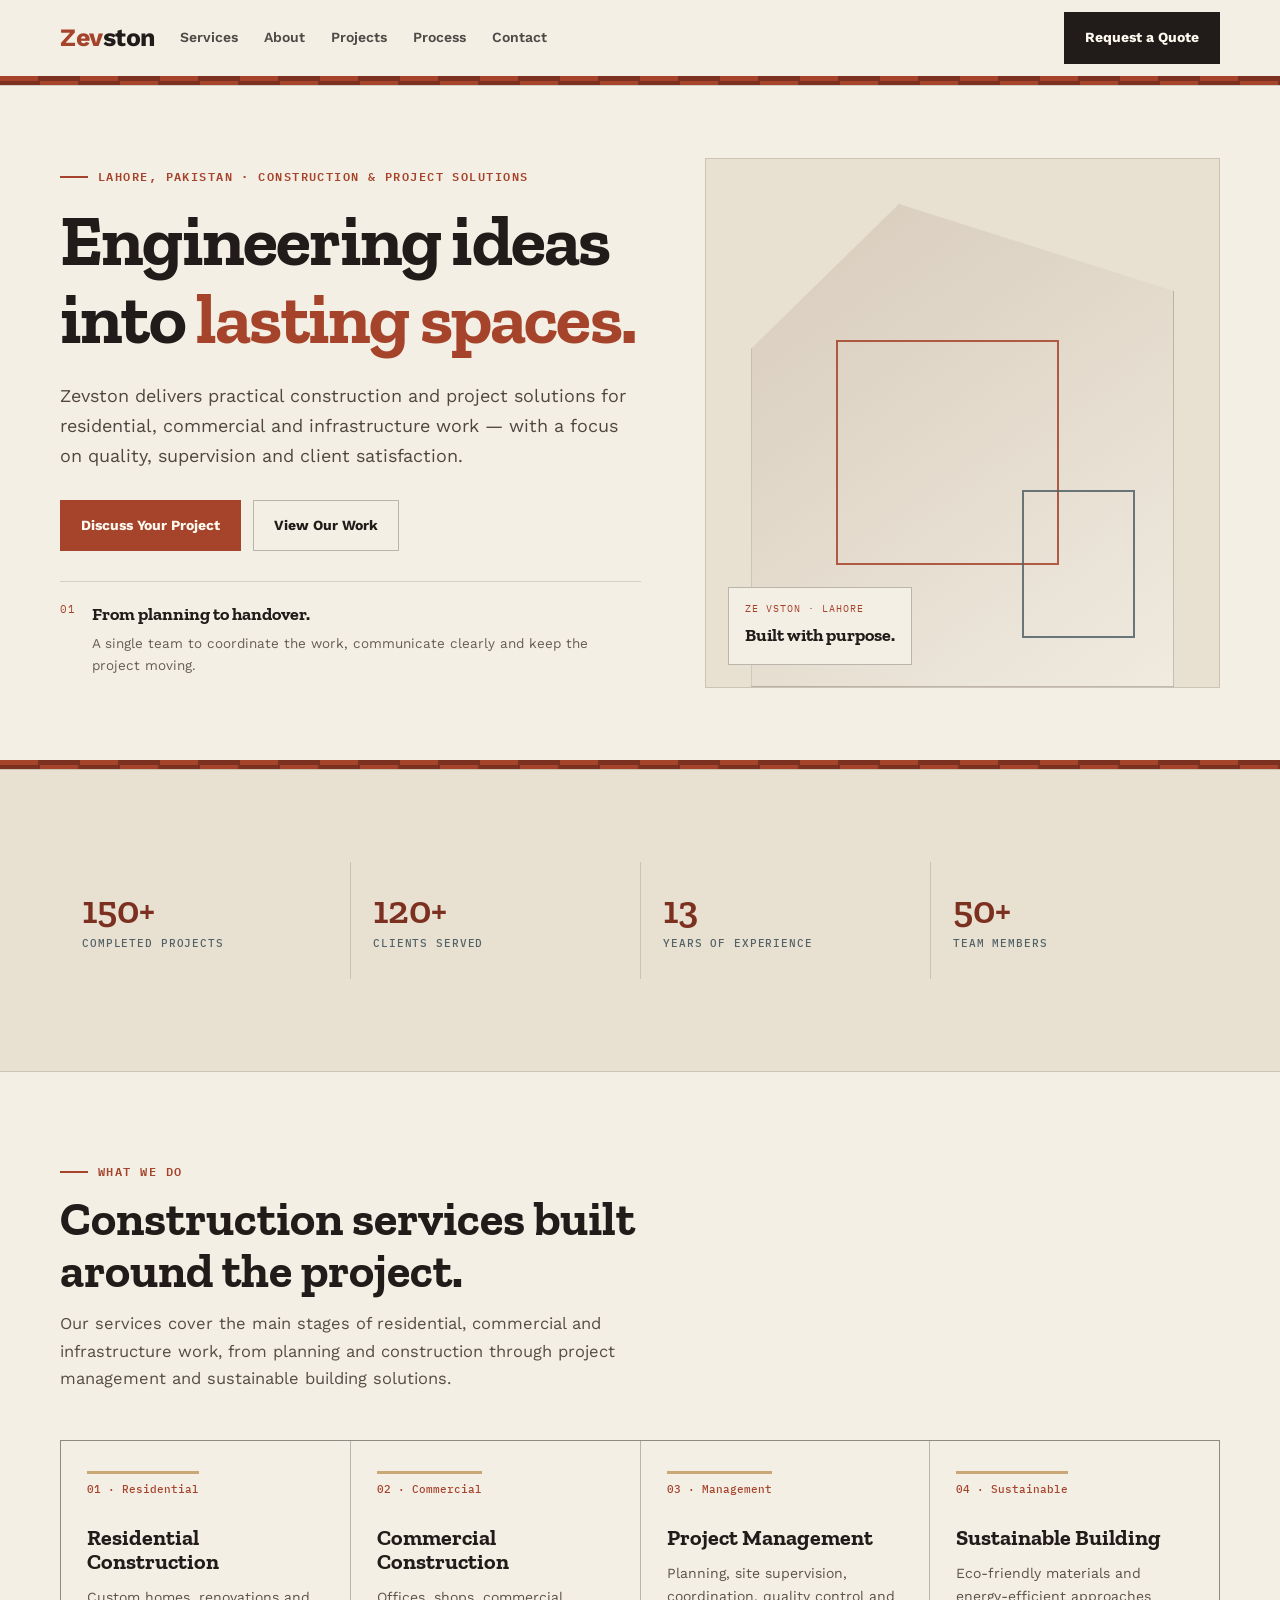
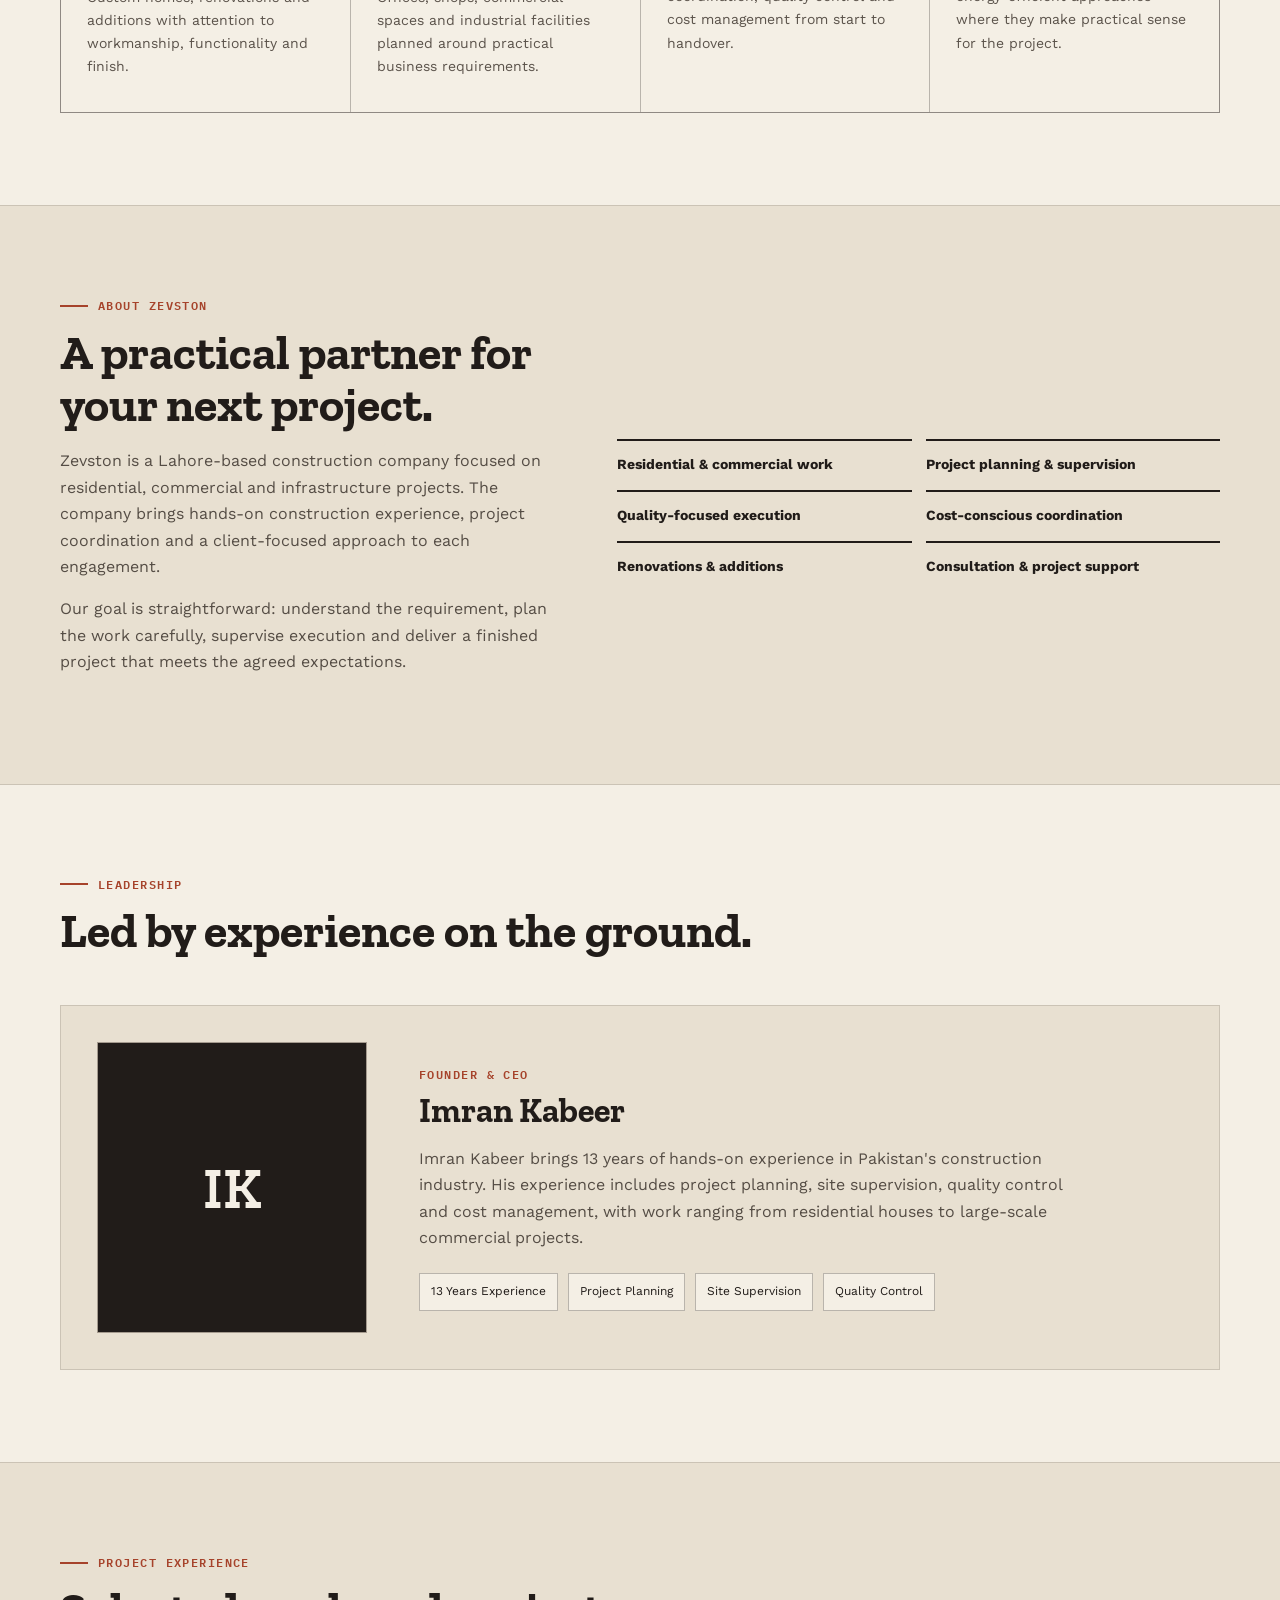
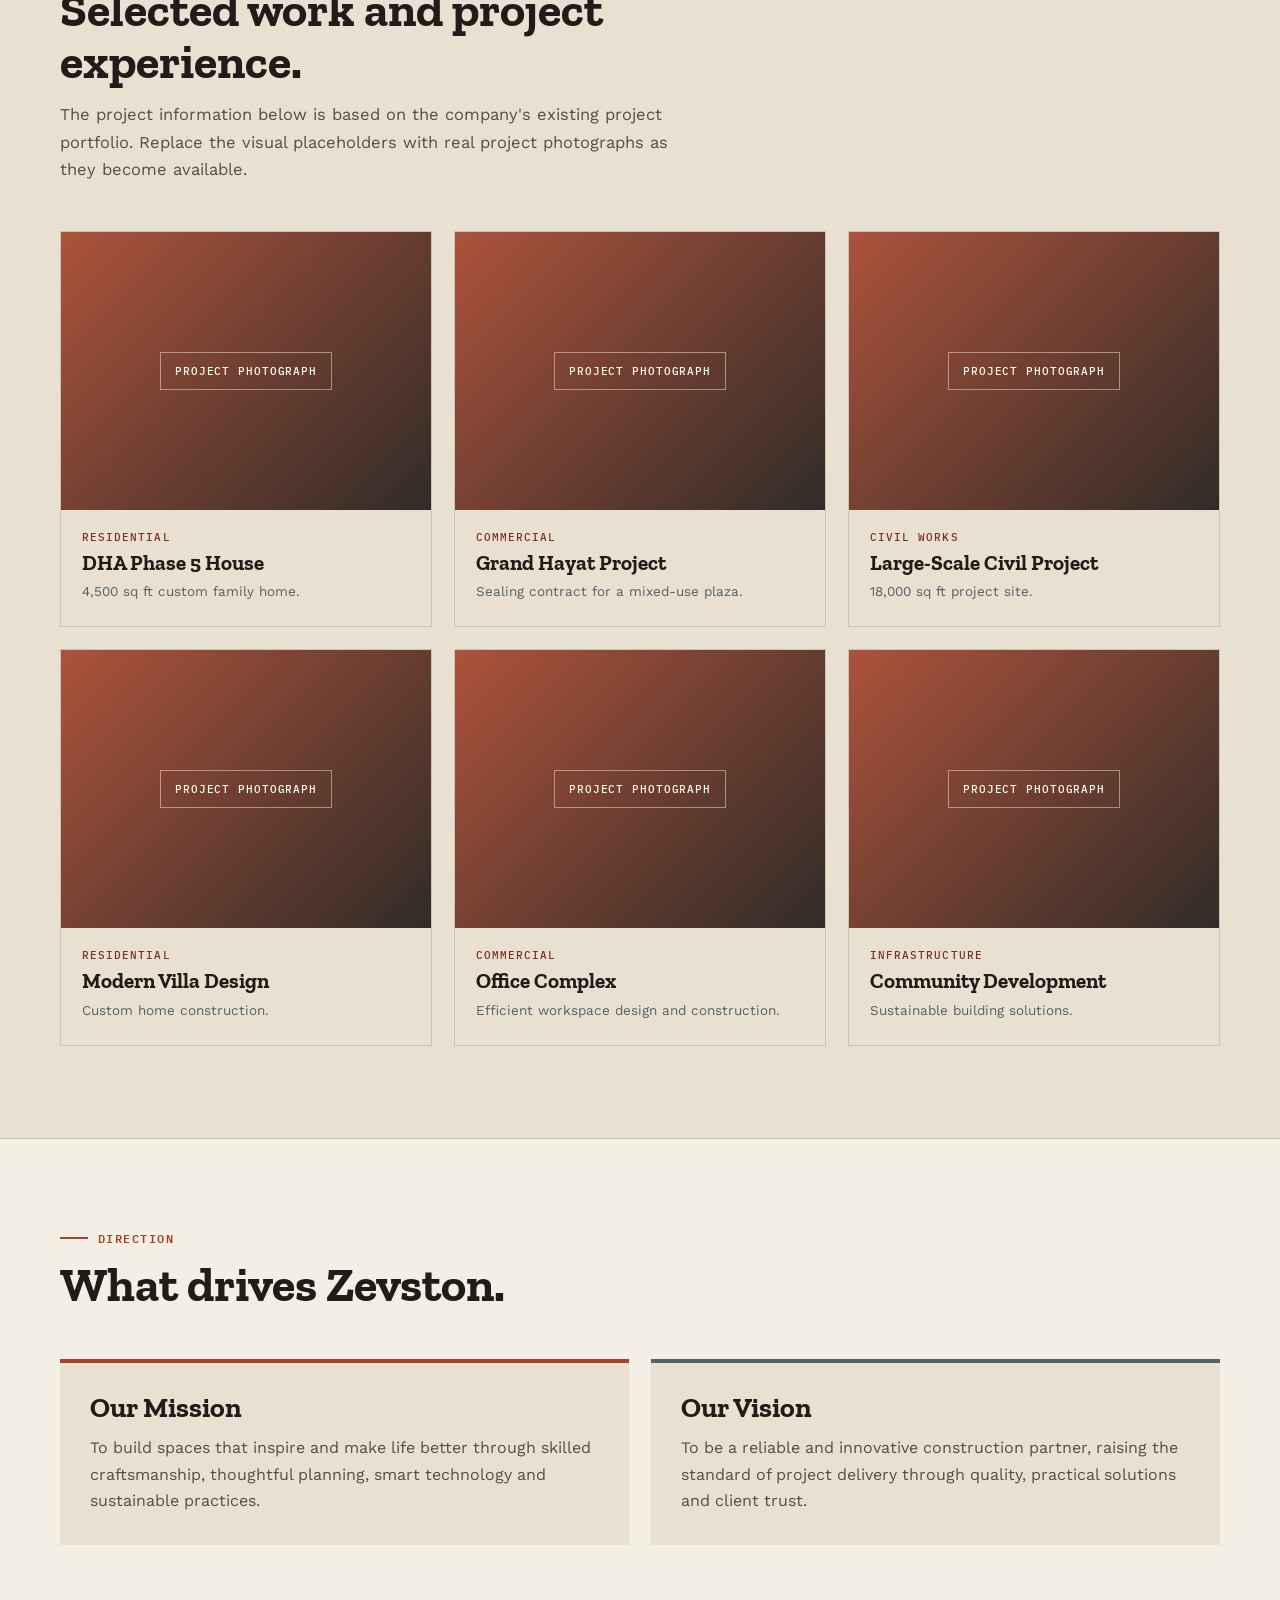
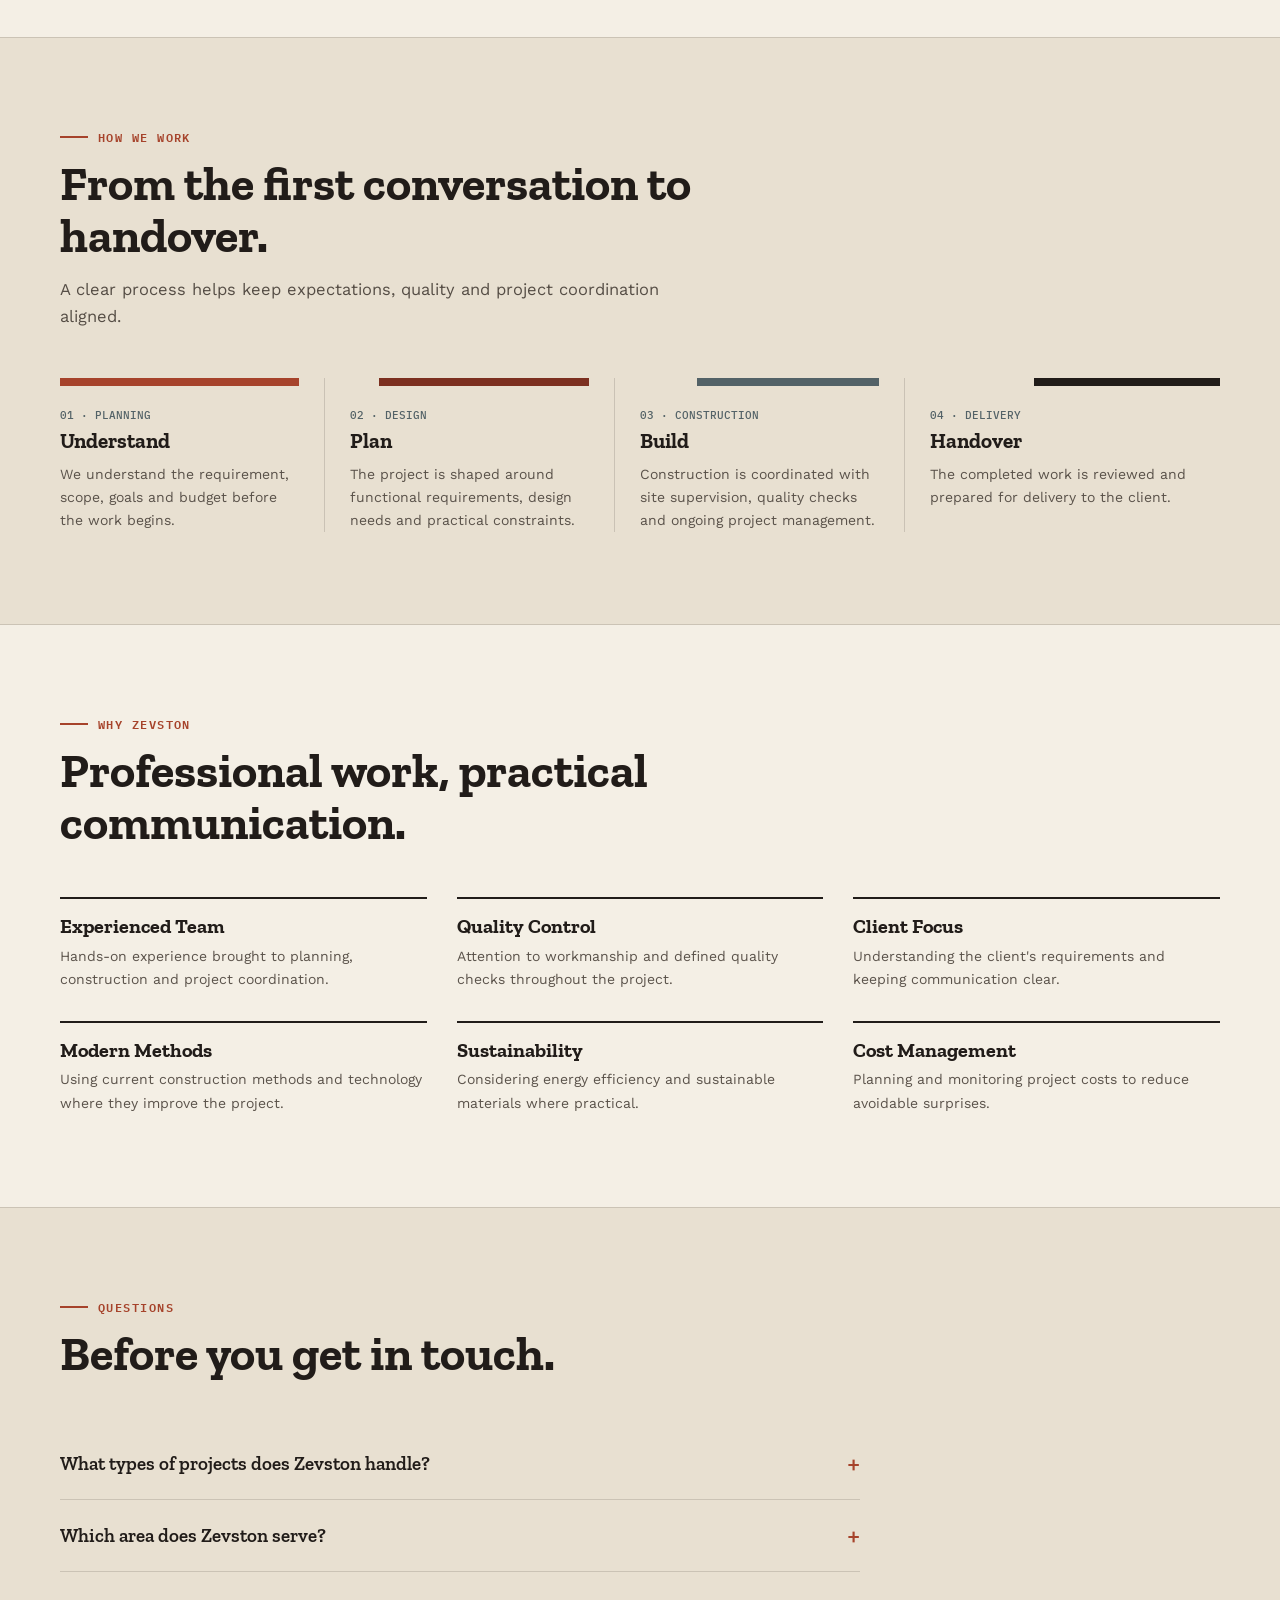
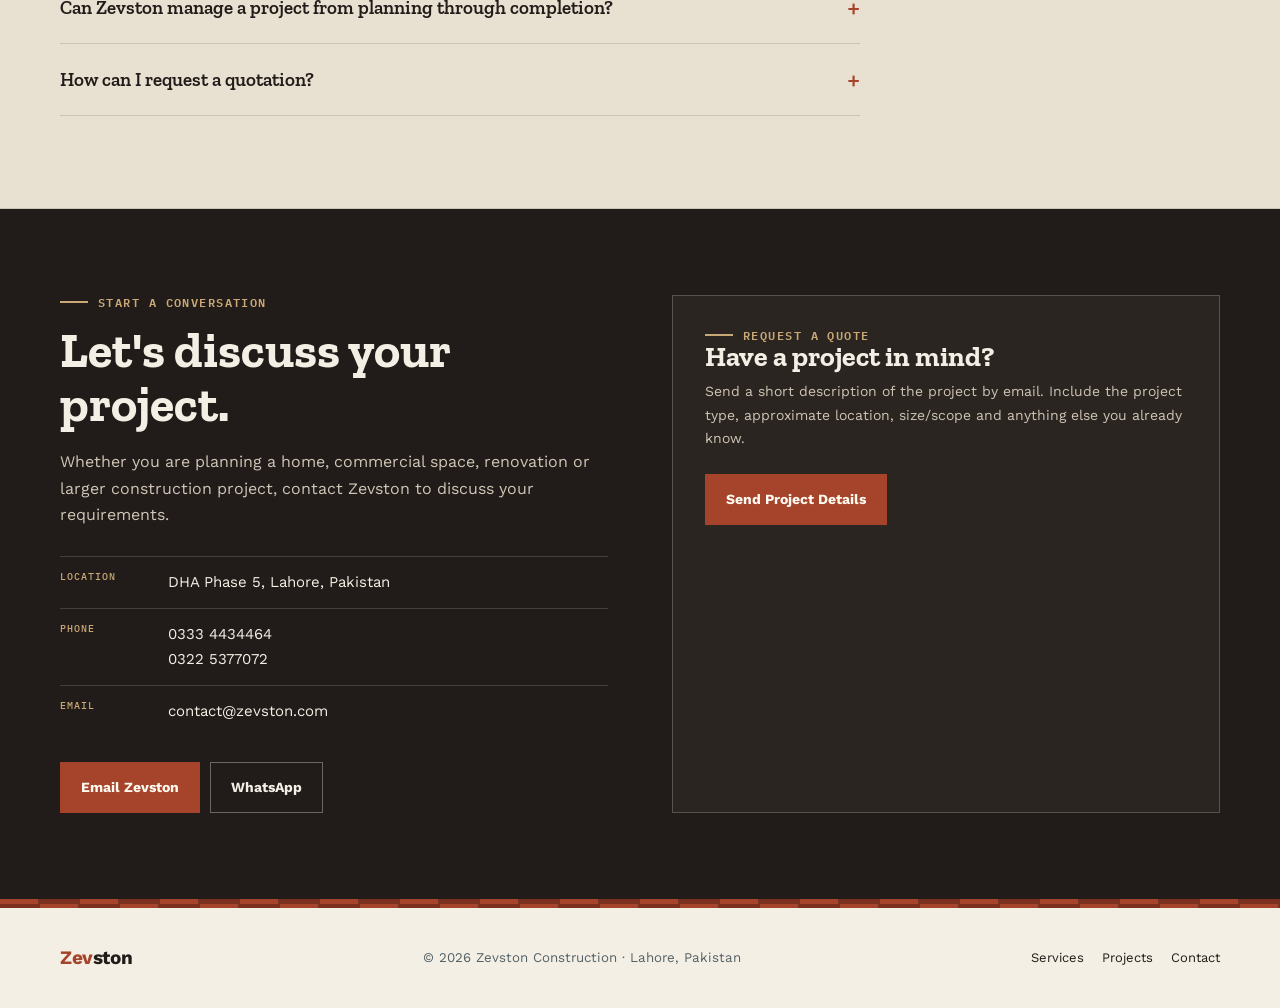
==== index.html @ 92495559 "Update print statement from 'Hello' to 'Goodbye'" ====
<!DOCTYPE html>
<html lang="en">
<head>
  <meta charset="UTF-8">
  <meta name="viewport" content="width=device-width, initial-scale=1">
  <title>Zevston | Engineering & Construction Solutions in Lahore</title>
  <meta name="description" content="Zevston delivers residential, commercial, project management and construction solutions in Lahore, Pakistan.">
  <meta name="theme-color" content="#211C19">
  <meta property="og:title" content="Zevston | Engineering & Construction">
  <meta property="og:description" content="Professional construction and project solutions for residential and commercial projects in Lahore.">
  <meta property="og:type" content="website">
  <meta property="og:url" content="https://zevston.com/">
  <link rel="canonical" href="https://zevston.com/">

  <link rel="preconnect" href="https://fonts.googleapis.com">
  <link rel="preconnect" href="https://fonts.gstatic.com" crossorigin>
  <link href="https://fonts.googleapis.com/css2?family=IBM+Plex+Mono:wght@400;500;600&family=Work+Sans:wght@400;500;600;700&family=Zilla+Slab:wght@500;600;700&display=swap" rel="stylesheet">

  <style>
    :root{
      --ink:#211C19;
      --paper:#F4EFE5;
      --paper-2:#E8E0D1;
      --brick:#A6432B;
      --brick-dark:#7C3020;
      --sand:#C9A876;
      --steel:#536267;
      --line:rgba(33,28,25,.15);
      --line-dark:rgba(33,28,25,.28);
      --white:#fffaf0;
      --max:1160px;
    }

    *{box-sizing:border-box}
    html{scroll-behavior:smooth}
    body{
      margin:0;
      background:var(--paper);
      color:var(--ink);
      font-family:"Work Sans",sans-serif;
      line-height:1.65;
      -webkit-font-smoothing:antialiased;
    }
    img{display:block;max-width:100%}
    a{color:inherit}
    button,input,textarea,select{font:inherit}
    .wrap{width:min(var(--max),calc(100% - 48px));margin:auto}

    h1,h2,h3{font-family:"Zilla Slab",serif;line-height:1.08}
    h1,h2,h3,p{margin-top:0}
    .mono{
      font-family:"IBM Plex Mono",monospace;
      text-transform:uppercase;
      letter-spacing:.1em;
    }

    .eyebrow{
      display:flex;
      align-items:center;
      gap:10px;
      color:var(--brick);
      font:600 12px/1.2 "IBM Plex Mono",monospace;
      letter-spacing:.12em;
      text-transform:uppercase;
    }
    .eyebrow::before{
      content:"";
      width:28px;
      height:2px;
      background:currentColor;
    }

    .bond{
      height:9px;
      background:
        linear-gradient(90deg,var(--brick) 0 38px,var(--brick-dark) 38px 40px) 0 0/80px 50% repeat-x,
        linear-gradient(90deg,var(--brick) 0 38px,var(--brick-dark) 38px 40px) 40px 100%/80px 50% repeat-x;
    }

    header{
      position:sticky;
      top:0;
      z-index:100;
      background:rgba(244,239,229,.96);
      backdrop-filter:blur(10px);
      border-bottom:1px solid var(--line);
    }
    .nav{
      min-height:76px;
      display:flex;
      align-items:center;
      justify-content:space-between;
      gap:24px;
    }
    .brand{
      text-decoration:none;
      font-size:25px;
      font-weight:700;
      letter-spacing:-.02em;
      white-space:nowrap;
    }
    .brand .accent{color:var(--brick)}
    nav.links{
      display:flex;
      align-items:center;
      gap:26px;
      font-size:14px;
      font-weight:600;
    }
    nav.links a{text-decoration:none;opacity:.78}
    nav.links a:hover{opacity:1;color:var(--brick)}
    .nav-cta{margin-left:auto}

    .menu-btn{
      display:none;
      border:1px solid var(--line-dark);
      background:transparent;
      padding:10px 12px;
      cursor:pointer;
      font-weight:700;
    }

    .btn{
      display:inline-flex;
      justify-content:center;
      align-items:center;
      gap:9px;
      padding:13px 20px;
      border:1px solid var(--ink);
      background:var(--ink);
      color:var(--white);
      text-decoration:none;
      font-weight:700;
      font-size:14px;
      transition:.2s ease;
    }
    .btn:hover{background:var(--brick);border-color:var(--brick);transform:translateY(-1px)}
    .btn.alt{
      background:transparent;
      color:var(--ink);
      border-color:var(--line-dark);
    }
    .btn.alt:hover{background:var(--ink);color:var(--white);border-color:var(--ink)}
    .btn.brick{background:var(--brick);border-color:var(--brick)}
    .btn.brick:hover{background:var(--brick-dark);border-color:var(--brick-dark)}

    section{padding:92px 0}
    .section-head{max-width:700px;margin-bottom:48px}
    .section-head h2{font-size:clamp(32px,4vw,48px);margin:14px 0}
    .section-head p{color:#554d45;font-size:16.5px;max-width:64ch}

    /* HERO */
    .hero{padding:72px 0 0;overflow:hidden}
    .hero-grid{
      display:grid;
      grid-template-columns:1.06fr .94fr;
      gap:64px;
      align-items:center;
      padding-bottom:72px;
    }
    .hero h1{
      font-size:clamp(44px,6vw,72px);
      margin:18px 0 24px;
      letter-spacing:-.025em;
    }
    .hero h1 span{color:var(--brick)}
    .hero .lede{
      color:#504840;
      font-size:18px;
      max-width:60ch;
      margin-bottom:30px;
    }
    .hero-actions{display:flex;gap:12px;flex-wrap:wrap}
    .hero-note{
      display:flex;
      gap:16px;
      align-items:flex-start;
      margin-top:30px;
      padding-top:18px;
      border-top:1px solid var(--line);
      max-width:620px;
    }
    .hero-note strong{font-family:"Zilla Slab",serif;font-size:18px}
    .hero-note p{margin:2px 0 0;color:#665d54;font-size:13.5px}

    .hero-visual{
      position:relative;
      min-height:530px;
      border:1px solid var(--line);
      background:var(--paper-2);
      overflow:hidden;
    }
    .hero-visual::before{
      content:"";
      position:absolute;
      inset:0;
      background:
        linear-gradient(90deg,transparent 49.8%,rgba(33,28,25,.09) 50%,transparent 50.2%),
        linear-gradient(0deg,transparent 49.8%,rgba(33,28,25,.09) 50%,transparent 50.2%);
      background-size:70px 70px;
      opacity:.55;
    }
    .hero-architecture{
      position:absolute;
      inset:45px 45px 0;
      border:1px solid rgba(33,28,25,.16);
      background:linear-gradient(145deg,#d7cbbb,#f0eadf);
      clip-path:polygon(0 30%,35% 0,100% 18%,100% 100%,0 100%);
    }
    .hero-architecture::before,
    .hero-architecture::after{
      content:"";
      position:absolute;
      border:2px solid var(--brick);
      opacity:.85;
    }
    .hero-architecture::before{width:52%;height:46%;left:20%;top:28%}
    .hero-architecture::after{width:26%;height:30%;right:9%;bottom:10%;border-color:var(--steel)}
    .hero-label{
      position:absolute;
      left:22px;
      bottom:22px;
      background:var(--paper);
      border:1px solid var(--line-dark);
      padding:13px 16px;
      z-index:2;
    }
    .hero-label .mono{font-size:10px;color:var(--brick)}
    .hero-label strong{display:block;margin-top:4px;font-family:"Zilla Slab",serif;font-size:18px}

    /* TRUST */
    .trust{
      border-top:1px solid var(--line);
      border-bottom:1px solid var(--line);
      background:var(--paper-2);
    }
    .trust-grid{display:grid;grid-template-columns:repeat(4,1fr)}
    .trust-item{padding:28px 22px;border-left:1px solid var(--line)}
    .trust-item:first-child{border-left:0}
    .trust-num{font:600 39px/1 "Zilla Slab",serif;color:var(--brick-dark)}
    .trust-label{
      margin-top:7px;
      color:var(--steel);
      font:500 11px/1.4 "IBM Plex Mono",monospace;
      text-transform:uppercase;
      letter-spacing:.08em;
    }

    /* SERVICES */
    .services{
      display:grid;
      grid-template-columns:repeat(4,1fr);
      border:1px solid var(--line-dark);
      background:var(--line-dark);
      gap:1px;
    }
    .service{
      background:var(--paper);
      padding:30px 26px 34px;
      min-height:245px;
    }
    .service .num{
      display:inline-block;
      border-top:3px solid var(--sand);
      padding-top:8px;
      color:var(--brick);
      font:500 11px "IBM Plex Mono",monospace;
    }
    .service h3{font-size:22px;margin:25px 0 12px}
    .service p{font-size:14px;color:#5b534b;margin-bottom:0}

    /* ABOUT */
    .about{
      background:var(--paper-2);
      border-top:1px solid var(--line);
      border-bottom:1px solid var(--line);
    }
    .about-grid{
      display:grid;
      grid-template-columns:.9fr 1.1fr;
      gap:64px;
      align-items:center;
    }
    .about-copy h2{font-size:clamp(32px,4vw,48px);margin:14px 0 18px}
    .about-copy p{color:#554d45}
    .about-list{display:grid;grid-template-columns:1fr 1fr;gap:14px;margin-top:28px}
    .about-list div{
      border-top:2px solid var(--ink);
      padding-top:12px;
      font-weight:700;
      font-size:14px;
    }

    /* FOUNDER */
    .leader{
      display:grid;
      grid-template-columns:270px 1fr;
      gap:52px;
      align-items:center;
      background:var(--paper-2);
      border:1px solid var(--line);
      padding:36px;
    }
    .founder-photo{
      aspect-ratio:1/1.08;
      background:#d7cbbb;
      border:1px solid var(--line-dark);
      overflow:hidden;
      position:relative;
    }
    .founder-photo img{
      width:100%;
      height:100%;
      object-fit:cover;
      object-position:center top;
    }
    .founder-fallback{
      position:absolute;
      inset:0;
      display:grid;
      place-items:center;
      background:var(--ink);
      color:var(--paper);
      font:600 58px "Zilla Slab",serif;
    }
    .leader .role{
      color:var(--brick);
      font:600 12px "IBM Plex Mono",monospace;
      letter-spacing:.12em;
      text-transform:uppercase;
    }
    .leader h3{font-size:34px;margin:9px 0 16px}
    .leader p{color:#554d45;max-width:65ch}
    .credentials{display:flex;gap:10px;flex-wrap:wrap;margin-top:22px}
    .pill{
      padding:8px 11px;
      border:1px solid var(--line-dark);
      font-size:12px;
      background:var(--paper);
    }

    /* PROJECTS */
    .projects{display:grid;grid-template-columns:repeat(3,1fr);gap:22px}
    .project{
      border:1px solid var(--line);
      background:var(--paper-2);
      overflow:hidden;
    }
    .project-image{
      aspect-ratio:4/3;
      background:
        linear-gradient(135deg,rgba(166,67,43,.9),rgba(33,28,25,.92)),
        repeating-linear-gradient(90deg,transparent 0 48px,rgba(255,255,255,.08) 48px 49px);
      display:grid;
      place-items:center;
      color:var(--white);
      position:relative;
    }
    .project-image span{
      border:1px solid rgba(255,250,240,.45);
      padding:11px 14px;
      font:500 11px "IBM Plex Mono",monospace;
      letter-spacing:.08em;
      text-transform:uppercase;
    }
    .project-body{padding:20px 21px 24px}
    .project-cat{color:var(--brick-dark);font:500 10.5px "IBM Plex Mono",monospace;text-transform:uppercase;letter-spacing:.1em}
    .project h3{font-size:21px;margin:8px 0 6px}
    .project p{font-size:13.5px;color:var(--steel);margin:0}

    /* MISSION */
    .mission-grid{display:grid;grid-template-columns:1fr 1fr;gap:22px}
    .mission-card{
      border-top:4px solid var(--brick);
      padding:30px;
      background:var(--paper-2);
    }
    .mission-card:last-child{border-color:var(--steel)}
    .mission-card h3{font-size:28px;margin:0 0 12px}
    .mission-card p{color:#554d45;margin:0}

    /* PROCESS */
    .process{
      display:grid;
      grid-template-columns:repeat(4,1fr);
      gap:0;
    }
    .step{padding:0 25px 0 0;border-right:1px solid var(--line);margin-right:25px}
    .step:last-child{border-right:0;margin-right:0;padding-right:0}
    .step-line{height:8px;background:var(--sand);margin-bottom:22px}
    .step:nth-child(1) .step-line{background:var(--brick)}
    .step:nth-child(2) .step-line{background:var(--brick-dark);margin-left:12%}
    .step:nth-child(3) .step-line{background:var(--steel);margin-left:24%}
    .step:nth-child(4) .step-line{background:var(--ink);margin-left:36%}
    .step-num{color:var(--steel);font:500 11px "IBM Plex Mono",monospace}
    .step h3{font-size:21px;margin:8px 0 10px}
    .step p{font-size:14px;color:#5a524a;margin:0}

    /* WHY */
    .why{display:grid;grid-template-columns:repeat(3,1fr);gap:30px}
    .why-card{border-top:2px solid var(--ink);padding-top:17px}
    .why-card h3{font-size:20px;margin-bottom:7px}
    .why-card p{font-size:14px;color:#5b534b;margin:0}

    /* FAQ */
    .faq{max-width:800px}
    .faq-item{border-bottom:1px solid var(--line)}
    .faq-q{
      width:100%;
      padding:21px 0;
      border:0;
      background:transparent;
      text-align:left;
      display:flex;
      justify-content:space-between;
      align-items:center;
      gap:20px;
      cursor:pointer;
      color:var(--ink);
      font:600 19px "Zilla Slab",serif;
    }
    .plus{color:var(--brick);font:500 22px "IBM Plex Mono",monospace}
    .faq-item.open .plus{transform:rotate(45deg)}
    .faq-a{max-height:0;overflow:hidden;transition:max-height .25s ease}
    .faq-a p{color:#554d45;font-size:14.5px;max-width:70ch;padding-bottom:21px;margin:0}

    /* CONTACT */
    .contact{
      background:var(--ink);
      color:var(--paper);
      padding:86px 0;
    }
    .contact-grid{display:grid;grid-template-columns:1fr 1fr;gap:64px}
    .contact .eyebrow{color:var(--sand)}
    .contact h2{font-size:clamp(34px,4vw,50px);margin:14px 0 18px}
    .contact .lede{color:#d0c6b7;max-width:55ch}
    .contact-list{margin-top:28px}
    .contact-row{
      display:flex;
      gap:18px;
      padding:13px 0;
      border-top:1px solid rgba(244,239,229,.16);
    }
    .contact-row .key{
      width:90px;
      flex:none;
      color:var(--sand);
      font:500 10px "IBM Plex Mono",monospace;
      text-transform:uppercase;
      letter-spacing:.1em;
    }
    .contact-row .value{font-size:15px}
    .contact-row a{text-decoration:none}
    .contact-row a:hover{color:var(--sand)}
    .contact-actions{display:flex;gap:10px;flex-wrap:wrap;margin-top:26px}
    .contact .btn.alt{color:var(--paper);border-color:rgba(244,239,229,.35)}
    .contact .btn.alt:hover{background:var(--paper);color:var(--ink)}

    .quote-box{
      border:1px solid rgba(244,239,229,.22);
      padding:32px;
      background:rgba(244,239,229,.04);
    }
    .quote-box h3{font-size:28px;margin-bottom:8px}
    .quote-box p{color:#cfc4b5;font-size:14px}
    .quote-box a{margin-top:10px}

    footer{padding:34px 0}
    .footer-grid{display:flex;justify-content:space-between;align-items:center;gap:20px;flex-wrap:wrap}
    .footer-grid small{color:var(--steel)}
    .footer-links{display:flex;gap:18px;font-size:13px}
    .footer-links a{text-decoration:none}

    @media (max-width:950px){
      .hero-grid,.about-grid,.contact-grid{grid-template-columns:1fr}
      .hero-visual{min-height:420px}
      .services{grid-template-columns:1fr 1fr}
      .projects{grid-template-columns:1fr 1fr}
      .trust-grid{grid-template-columns:1fr 1fr}
      .trust-item:nth-child(3){border-left:0;border-top:1px solid var(--line)}
      .trust-item:nth-child(4){border-top:1px solid var(--line)}
      .process{grid-template-columns:1fr 1fr;gap:35px}
      .step{border-right:0;margin-right:0;padding-right:0}
      .why{grid-template-columns:1fr 1fr}
    }

    @media (max-width:720px){
      .wrap{width:min(var(--max),calc(100% - 32px))}
      section{padding:70px 0}
      .hero{padding-top:48px}
      nav.links,.nav-cta{display:none}
      .menu-btn{display:block}
      header.mobile-open nav.links{
        display:flex;
        position:absolute;
        left:16px;
        right:16px;
        top:68px;
        padding:18px;
        background:var(--paper);
        border:1px solid var(--line-dark);
        flex-direction:column;
        align-items:stretch;
        gap:0;
      }
      header.mobile-open nav.links a{padding:12px 4px;border-bottom:1px solid var(--line)}
      header.mobile-open nav.links a:last-child{border-bottom:0}
      .leader{grid-template-columns:1fr;padding:24px}
      .founder-photo{max-width:260px}
      .projects,.services,.mission-grid,.why{grid-template-columns:1fr}
      .trust-item{padding:24px 16px}
      .process{grid-template-columns:1fr}
      .step{padding-bottom:25px;border-bottom:1px solid var(--line)}
      .step:last-child{border-bottom:0}
      .hero h1{font-size:clamp(42px,13vw,62px)}
      .hero-visual{min-height:360px}
    }

    @media (prefers-reduced-motion:reduce){
      html{scroll-behavior:auto}
      *{transition:none!important}
    }
  </style>
</head>

<body>
<header id="site-header">
  <div class="wrap nav">
    <a class="brand" href="#top" aria-label="Zevston home"><span class="accent">Zev</span>ston</a>

    <nav class="links" id="main-nav" aria-label="Main navigation">
      <a href="#services">Services</a>
      <a href="#about">About</a>
      <a href="#projects">Projects</a>
      <a href="#process">Process</a>
      <a href="#contact">Contact</a>
    </nav>

    <a class="btn nav-cta" href="#contact">Request a Quote</a>
    <button class="menu-btn" id="menu-btn" aria-expanded="false" aria-controls="main-nav">Menu</button>
  </div>
  <div class="bond"></div>
</header>

<main id="top">

  <!-- HERO -->
  <section class="hero">
    <div class="wrap hero-grid">
      <div>
        <div class="eyebrow">Lahore, Pakistan · Construction & Project Solutions</div>
        <h1>Engineering ideas into <span>lasting spaces.</span></h1>
        <p class="lede">
          Zevston delivers practical construction and project solutions for residential,
          commercial and infrastructure work — with a focus on quality, supervision and client satisfaction.
        </p>

        <div class="hero-actions">
          <a class="btn brick" href="#contact">Discuss Your Project</a>
          <a class="btn alt" href="#projects">View Our Work</a>
        </div>

        <div class="hero-note">
          <div class="mono" style="color:var(--brick);font-size:11px;">01</div>
          <div>
            <strong>From planning to handover.</strong>
            <p>A single team to coordinate the work, communicate clearly and keep the project moving.</p>
          </div>
        </div>
      </div>

      <div class="hero-visual" aria-label="Architectural construction illustration">
        <div class="hero-architecture"></div>
        <div class="hero-label">
          <div class="mono">ZE VSTON · LAHORE</div>
          <strong>Built with purpose.</strong>
        </div>
      </div>
    </div>
    <div class="bond"></div>
  </section>

  <!-- TRUST -->
  <section class="trust" aria-label="Company experience">
    <div class="wrap trust-grid">
      <div class="trust-item">
        <div class="trust-num">150+</div>
        <div class="trust-label">Completed projects</div>
      </div>
      <div class="trust-item">
        <div class="trust-num">120+</div>
        <div class="trust-label">Clients served</div>
      </div>
      <div class="trust-item">
        <div class="trust-num">13</div>
        <div class="trust-label">Years of experience</div>
      </div>
      <div class="trust-item">
        <div class="trust-num">50+</div>
        <div class="trust-label">Team members</div>
      </div>
    </div>
  </section>

  <!-- SERVICES -->
  <section id="services">
    <div class="wrap">
      <div class="section-head">
        <div class="eyebrow">What we do</div>
        <h2>Construction services built around the project.</h2>
        <p>
          Our services cover the main stages of residential, commercial and infrastructure work,
          from planning and construction through project management and sustainable building solutions.
        </p>
      </div>

      <div class="services">
        <article class="service">
          <div class="num">01 · Residential</div>
          <h3>Residential Construction</h3>
          <p>Custom homes, renovations and additions with attention to workmanship, functionality and finish.</p>
        </article>

        <article class="service">
          <div class="num">02 · Commercial</div>
          <h3>Commercial Construction</h3>
          <p>Offices, shops, commercial spaces and industrial facilities planned around practical business requirements.</p>
        </article>

        <article class="service">
          <div class="num">03 · Management</div>
          <h3>Project Management</h3>
          <p>Planning, site supervision, coordination, quality control and cost management from start to handover.</p>
        </article>

        <article class="service">
          <div class="num">04 · Sustainable</div>
          <h3>Sustainable Building</h3>
          <p>Eco-friendly materials and energy-efficient approaches where they make practical sense for the project.</p>
        </article>
      </div>
    </div>
  </section>

  <!-- ABOUT -->
  <section class="about" id="about">
    <div class="wrap about-grid">
      <div class="about-copy">
        <div class="eyebrow">About Zevston</div>
        <h2>A practical partner for your next project.</h2>
        <p>
          Zevston is a Lahore-based construction company focused on residential, commercial
          and infrastructure projects. The company brings hands-on construction experience,
          project coordination and a client-focused approach to each engagement.
        </p>
        <p>
          Our goal is straightforward: understand the requirement, plan the work carefully,
          supervise execution and deliver a finished project that meets the agreed expectations.
        </p>
      </div>

      <div>
        <div class="about-list">
          <div>Residential & commercial work</div>
          <div>Project planning & supervision</div>
          <div>Quality-focused execution</div>
          <div>Cost-conscious coordination</div>
          <div>Renovations & additions</div>
          <div>Consultation & project support</div>
        </div>
      </div>
    </div>
  </section>

  <!-- FOUNDER -->
  <section>
    <div class="wrap">
      <div class="section-head">
        <div class="eyebrow">Leadership</div>
        <h2>Led by experience on the ground.</h2>
      </div>

      <div class="leader">
        <div class="founder-photo">
          <!--
            Put the founder's real photograph from the previous HTI website here:
            assets/images/imran-kabeer.jpg

            The fallback initials will appear automatically if the image is not present.
          -->
          <img
            src="assets/images/imran-kabeer.jpg"
            alt="Imran Kabeer, Founder and CEO of Zevston"
            onerror="this.style.display='none';document.getElementById('founder-fallback').style.display='grid';"
          >
          <div class="founder-fallback" id="founder-fallback" style="display:none;">IK</div>
        </div>

        <div>
          <div class="role">Founder & CEO</div>
          <h3>Imran Kabeer</h3>
          <p>
            Imran Kabeer brings 13 years of hands-on experience in Pakistan's construction industry.
            His experience includes project planning, site supervision, quality control and cost management,
            with work ranging from residential houses to large-scale commercial projects.
          </p>
          <div class="credentials">
            <span class="pill">13 Years Experience</span>
            <span class="pill">Project Planning</span>
            <span class="pill">Site Supervision</span>
            <span class="pill">Quality Control</span>
          </div>
        </div>
      </div>
    </div>
  </section>

  <!-- PROJECTS -->
  <section id="projects" style="background:var(--paper-2);border-top:1px solid var(--line);border-bottom:1px solid var(--line);">
    <div class="wrap">
      <div class="section-head">
        <div class="eyebrow">Project experience</div>
        <h2>Selected work and project experience.</h2>
        <p>
          The project information below is based on the company's existing project portfolio.
          Replace the visual placeholders with real project photographs as they become available.
        </p>
      </div>

      <div class="projects">
        <article class="project">
          <div class="project-image"><span>Project photograph</span></div>
          <div class="project-body">
            <div class="project-cat">Residential</div>
            <h3>DHA Phase 5 House</h3>
            <p>4,500 sq ft custom family home.</p>
          </div>
        </article>

        <article class="project">
          <div class="project-image"><span>Project photograph</span></div>
          <div class="project-body">
            <div class="project-cat">Commercial</div>
            <h3>Grand Hayat Project</h3>
            <p>Sealing contract for a mixed-use plaza.</p>
          </div>
        </article>

        <article class="project">
          <div class="project-image"><span>Project photograph</span></div>
          <div class="project-body">
            <div class="project-cat">Civil Works</div>
            <h3>Large-Scale Civil Project</h3>
            <p>18,000 sq ft project site.</p>
          </div>
        </article>

        <article class="project">
          <div class="project-image"><span>Project photograph</span></div>
          <div class="project-body">
            <div class="project-cat">Residential</div>
            <h3>Modern Villa Design</h3>
            <p>Custom home construction.</p>
          </div>
        </article>

        <article class="project">
          <div class="project-image"><span>Project photograph</span></div>
          <div class="project-body">
            <div class="project-cat">Commercial</div>
            <h3>Office Complex</h3>
            <p>Efficient workspace design and construction.</p>
          </div>
        </article>

        <article class="project">
          <div class="project-image"><span>Project photograph</span></div>
          <div class="project-body">
            <div class="project-cat">Infrastructure</div>
            <h3>Community Development</h3>
            <p>Sustainable building solutions.</p>
          </div>
        </article>
      </div>
    </div>
  </section>

  <!-- MISSION / VISION -->
  <section>
    <div class="wrap">
      <div class="section-head">
        <div class="eyebrow">Direction</div>
        <h2>What drives Zevston.</h2>
      </div>

      <div class="mission-grid">
        <article class="mission-card">
          <h3>Our Mission</h3>
          <p>
            To build spaces that inspire and make life better through skilled craftsmanship,
            thoughtful planning, smart technology and sustainable practices.
          </p>
        </article>
        <article class="mission-card">
          <h3>Our Vision</h3>
          <p>
            To be a reliable and innovative construction partner, raising the standard of
            project delivery through quality, practical solutions and client trust.
          </p>
        </article>
      </div>
    </div>
  </section>

  <!-- PROCESS -->
  <section id="process" style="background:var(--paper-2);border-top:1px solid var(--line);border-bottom:1px solid var(--line);">
    <div class="wrap">
      <div class="section-head">
        <div class="eyebrow">How we work</div>
        <h2>From the first conversation to handover.</h2>
        <p>A clear process helps keep expectations, quality and project coordination aligned.</p>
      </div>

      <div class="process">
        <article class="step">
          <div class="step-line"></div>
          <div class="step-num">01 · PLANNING</div>
          <h3>Understand</h3>
          <p>We understand the requirement, scope, goals and budget before the work begins.</p>
        </article>
        <article class="step">
          <div class="step-line"></div>
          <div class="step-num">02 · DESIGN</div>
          <h3>Plan</h3>
          <p>The project is shaped around functional requirements, design needs and practical constraints.</p>
        </article>
        <article class="step">
          <div class="step-line"></div>
          <div class="step-num">03 · CONSTRUCTION</div>
          <h3>Build</h3>
          <p>Construction is coordinated with site supervision, quality checks and ongoing project management.</p>
        </article>
        <article class="step">
          <div class="step-line"></div>
          <div class="step-num">04 · DELIVERY</div>
          <h3>Handover</h3>
          <p>The completed work is reviewed and prepared for delivery to the client.</p>
        </article>
      </div>
    </div>
  </section>

  <!-- WHY -->
  <section>
    <div class="wrap">
      <div class="section-head">
        <div class="eyebrow">Why Zevston</div>
        <h2>Professional work, practical communication.</h2>
      </div>

      <div class="why">
        <article class="why-card">
          <h3>Experienced Team</h3>
          <p>Hands-on experience brought to planning, construction and project coordination.</p>
        </article>
        <article class="why-card">
          <h3>Quality Control</h3>
          <p>Attention to workmanship and defined quality checks throughout the project.</p>
        </article>
        <article class="why-card">
          <h3>Client Focus</h3>
          <p>Understanding the client's requirements and keeping communication clear.</p>
        </article>
        <article class="why-card">
          <h3>Modern Methods</h3>
          <p>Using current construction methods and technology where they improve the project.</p>
        </article>
        <article class="why-card">
          <h3>Sustainability</h3>
          <p>Considering energy efficiency and sustainable materials where practical.</p>
        </article>
        <article class="why-card">
          <h3>Cost Management</h3>
          <p>Planning and monitoring project costs to reduce avoidable surprises.</p>
        </article>
      </div>
    </div>
  </section>

  <!-- FAQ -->
  <section id="faq" style="background:var(--paper-2);border-top:1px solid var(--line);border-bottom:1px solid var(--line);">
    <div class="wrap">
      <div class="section-head">
        <div class="eyebrow">Questions</div>
        <h2>Before you get in touch.</h2>
      </div>

      <div class="faq">
        <div class="faq-item">
          <button class="faq-q" aria-expanded="false">
            What types of projects does Zevston handle?
            <span class="plus">+</span>
          </button>
          <div class="faq-a">
            <p>Residential houses, renovations and additions, offices, shops, commercial spaces, industrial facilities and infrastructure-related work.</p>
          </div>
        </div>

        <div class="faq-item">
          <button class="faq-q" aria-expanded="false">
            Which area does Zevston serve?
            <span class="plus">+</span>
          </button>
          <div class="faq-a">
            <p>Zevston is based in Lahore, Pakistan. Contact the team to discuss the location and requirements of your project.</p>
          </div>
        </div>

        <div class="faq-item">
          <button class="faq-q" aria-expanded="false">
            Can Zevston manage a project from planning through completion?
            <span class="plus">+</span>
          </button>
          <div class="faq-a">
            <p>Project management and construction coordination are among Zevston's services. The exact scope can be agreed during the initial project discussion.</p>
          </div>
        </div>

        <div class="faq-item">
          <button class="faq-q" aria-expanded="false">
            How can I request a quotation?
            <span class="plus">+</span>
          </button>
          <div class="faq-a">
            <p>Email contact@zevston.com or call the team with your project details. They can then discuss the scope, requirements and next steps.</p>
          </div>
        </div>
      </div>
    </div>
  </section>

  <!-- CONTACT -->
  <section class="contact" id="contact">
    <div class="wrap contact-grid">
      <div>
        <div class="eyebrow">Start a conversation</div>
        <h2>Let's discuss your project.</h2>
        <p class="lede">
          Whether you are planning a home, commercial space, renovation or larger construction project,
          contact Zevston to discuss your requirements.
        </p>

        <div class="contact-list">
          <div class="contact-row">
            <div class="key">Location</div>
            <div class="value">DHA Phase 5, Lahore, Pakistan</div>
          </div>
          <div class="contact-row">
            <div class="key">Phone</div>
            <div class="value">
              <a href="tel:+923334434464">0333 4434464</a><br>
              <a href="tel:+923225377072">0322 5377072</a>
            </div>
          </div>
          <div class="contact-row">
            <div class="key">Email</div>
            <div class="value"><a href="mailto:contact@zevston.com">contact@zevston.com</a></div>
          </div>
        </div>

        <div class="contact-actions">
          <a class="btn brick" href="mailto:contact@zevston.com?subject=Zevston%20Project%20Enquiry">Email Zevston</a>
          <a class="btn alt" href="https://wa.me/923334434464" target="_blank" rel="noopener">WhatsApp</a>
        </div>
      </div>

      <div class="quote-box">
        <div class="eyebrow" style="color:var(--sand)">Request a quote</div>
        <h3>Have a project in mind?</h3>
        <p>
          Send a short description of the project by email. Include the project type,
          approximate location, size/scope and anything else you already know.
        </p>
        <a class="btn brick" href="mailto:contact@zevston.com?subject=Zevston%20Request%20for%20Quote&body=Project%20type%3A%0AProject%20location%3A%0AApproximate%20size%2Fscope%3A%0AProject%20details%3A">
          Send Project Details
        </a>
      </div>
    </div>
  </section>

</main>

<div class="bond"></div>

<footer>
  <div class="wrap footer-grid">
    <a class="brand" href="#top" style="font-size:19px;text-decoration:none"><span class="accent">Zev</span>ston</a>
    <small>© 2026 Zevston Construction · Lahore, Pakistan</small>
    <div class="footer-links">
      <a href="#services">Services</a>
      <a href="#projects">Projects</a>
      <a href="#contact">Contact</a>
    </div>
  </div>
</footer>

<script>
  const header = document.getElementById("site-header");
  const menuBtn = document.getElementById("menu-btn");

  menuBtn.addEventListener("click", () => {
    const open = header.classList.toggle("mobile-open");
    menuBtn.setAttribute("aria-expanded", String(open));
    menuBtn.textContent = open ? "Close" : "Menu";
  });

  document.querySelectorAll("#main-nav a").forEach(link => {
    link.addEventListener("click", () => {
      header.classList.remove("mobile-open");
      menuBtn.setAttribute("aria-expanded", "false");
      menuBtn.textContent = "Menu";
    });
  });

  document.querySelectorAll(".faq-item").forEach(item => {
    const button = item.querySelector(".faq-q");
    const answer = item.querySelector(".faq-a");

    button.addEventListener("click", () => {
      const open = item.classList.contains("open");

      document.querySelectorAll(".faq-item.open").forEach(other => {
        other.classList.remove("open");
        other.querySelector(".faq-q").setAttribute("aria-expanded", "false");
        other.querySelector(".faq-a").style.maxHeight = null;
      });

      if (!open) {
        item.classList.add("open");
        button.setAttribute("aria-expanded", "true");
        answer.style.maxHeight = answer.scrollHeight + "px";
      }
    });
  });
</script>
</body>
</html>
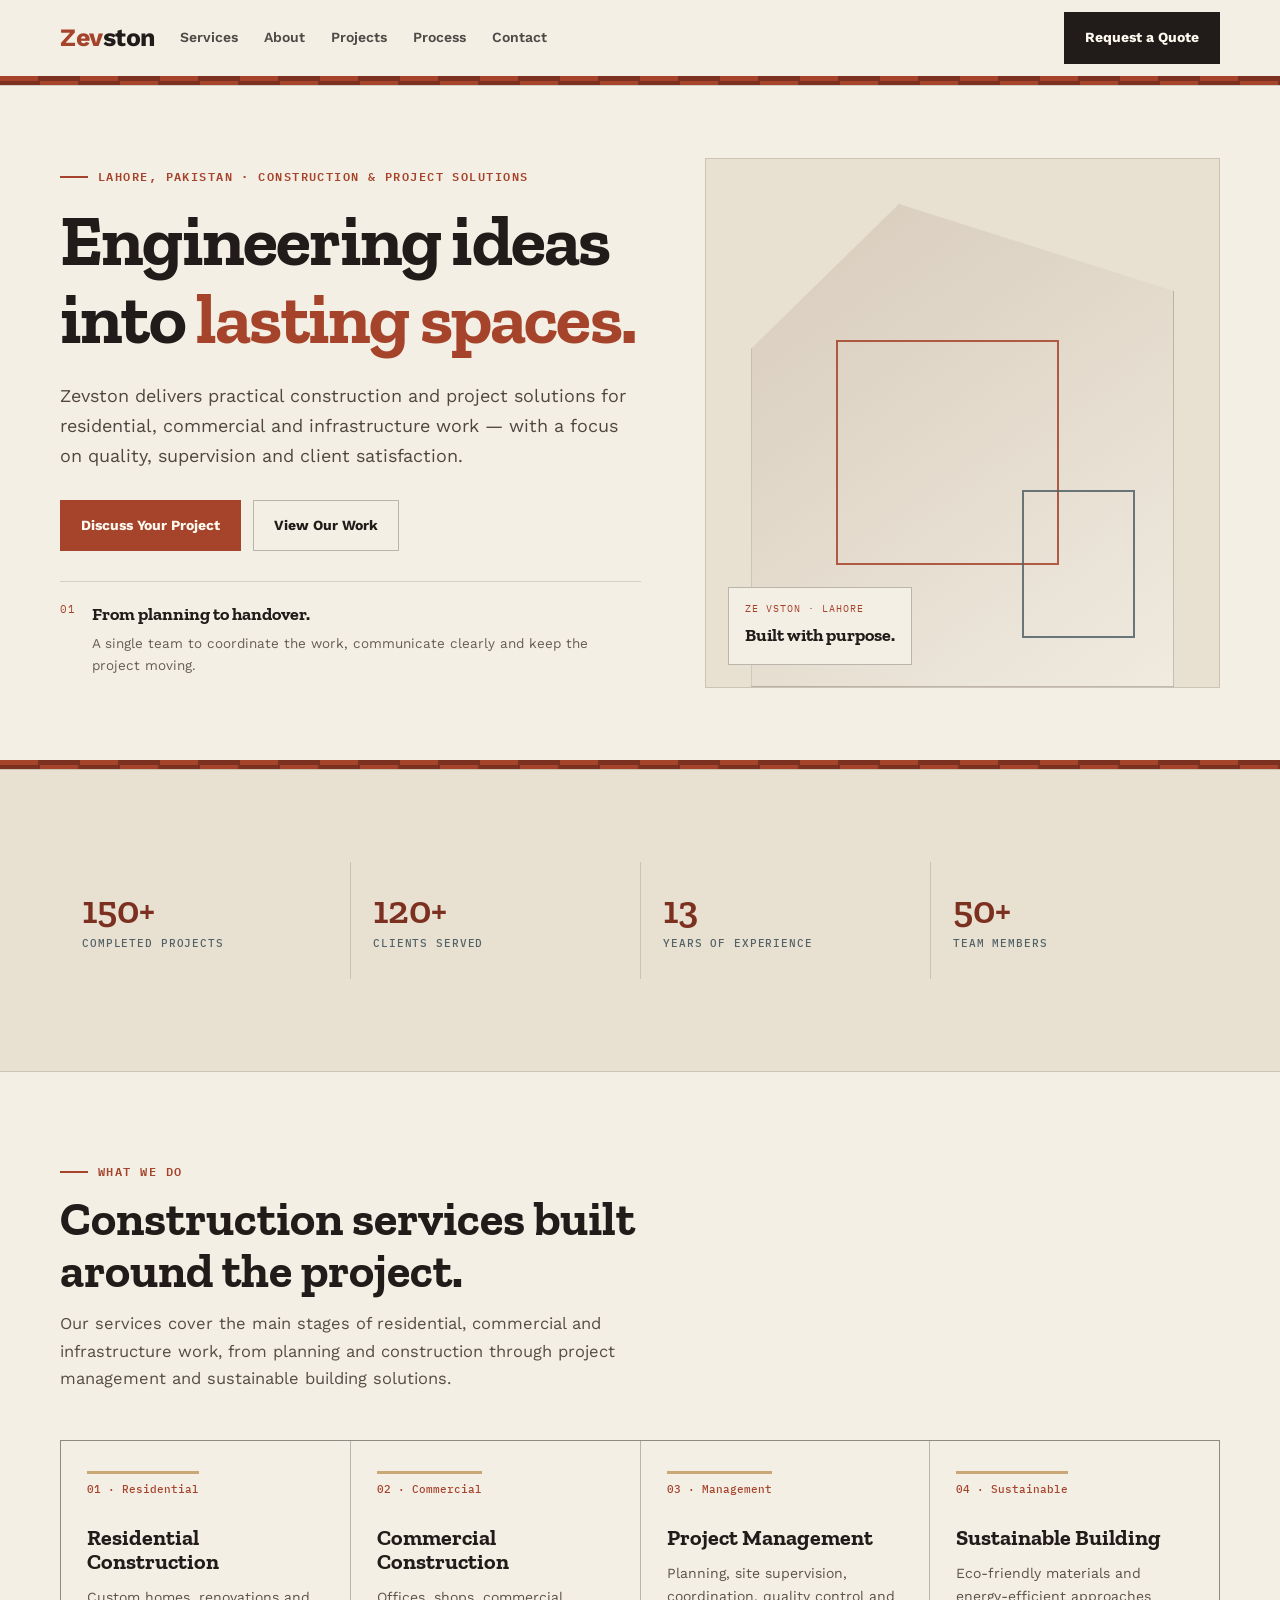
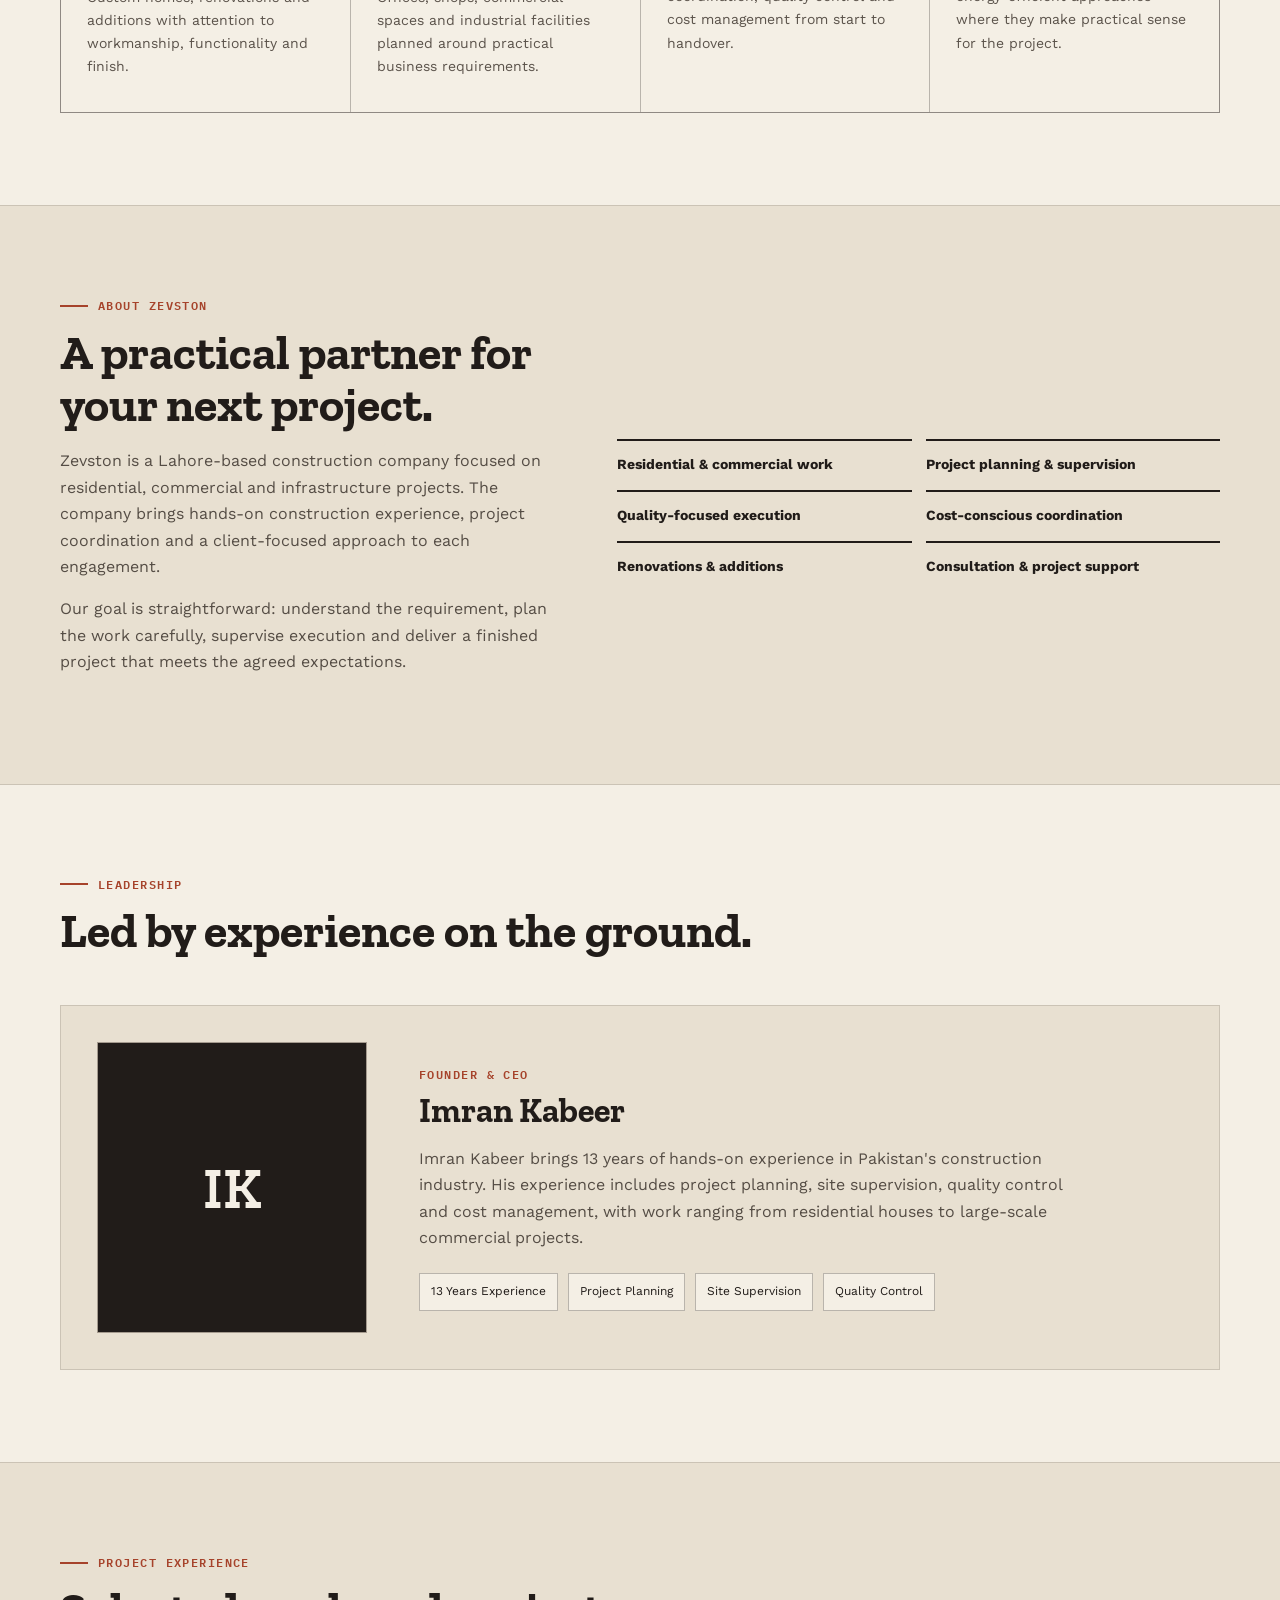
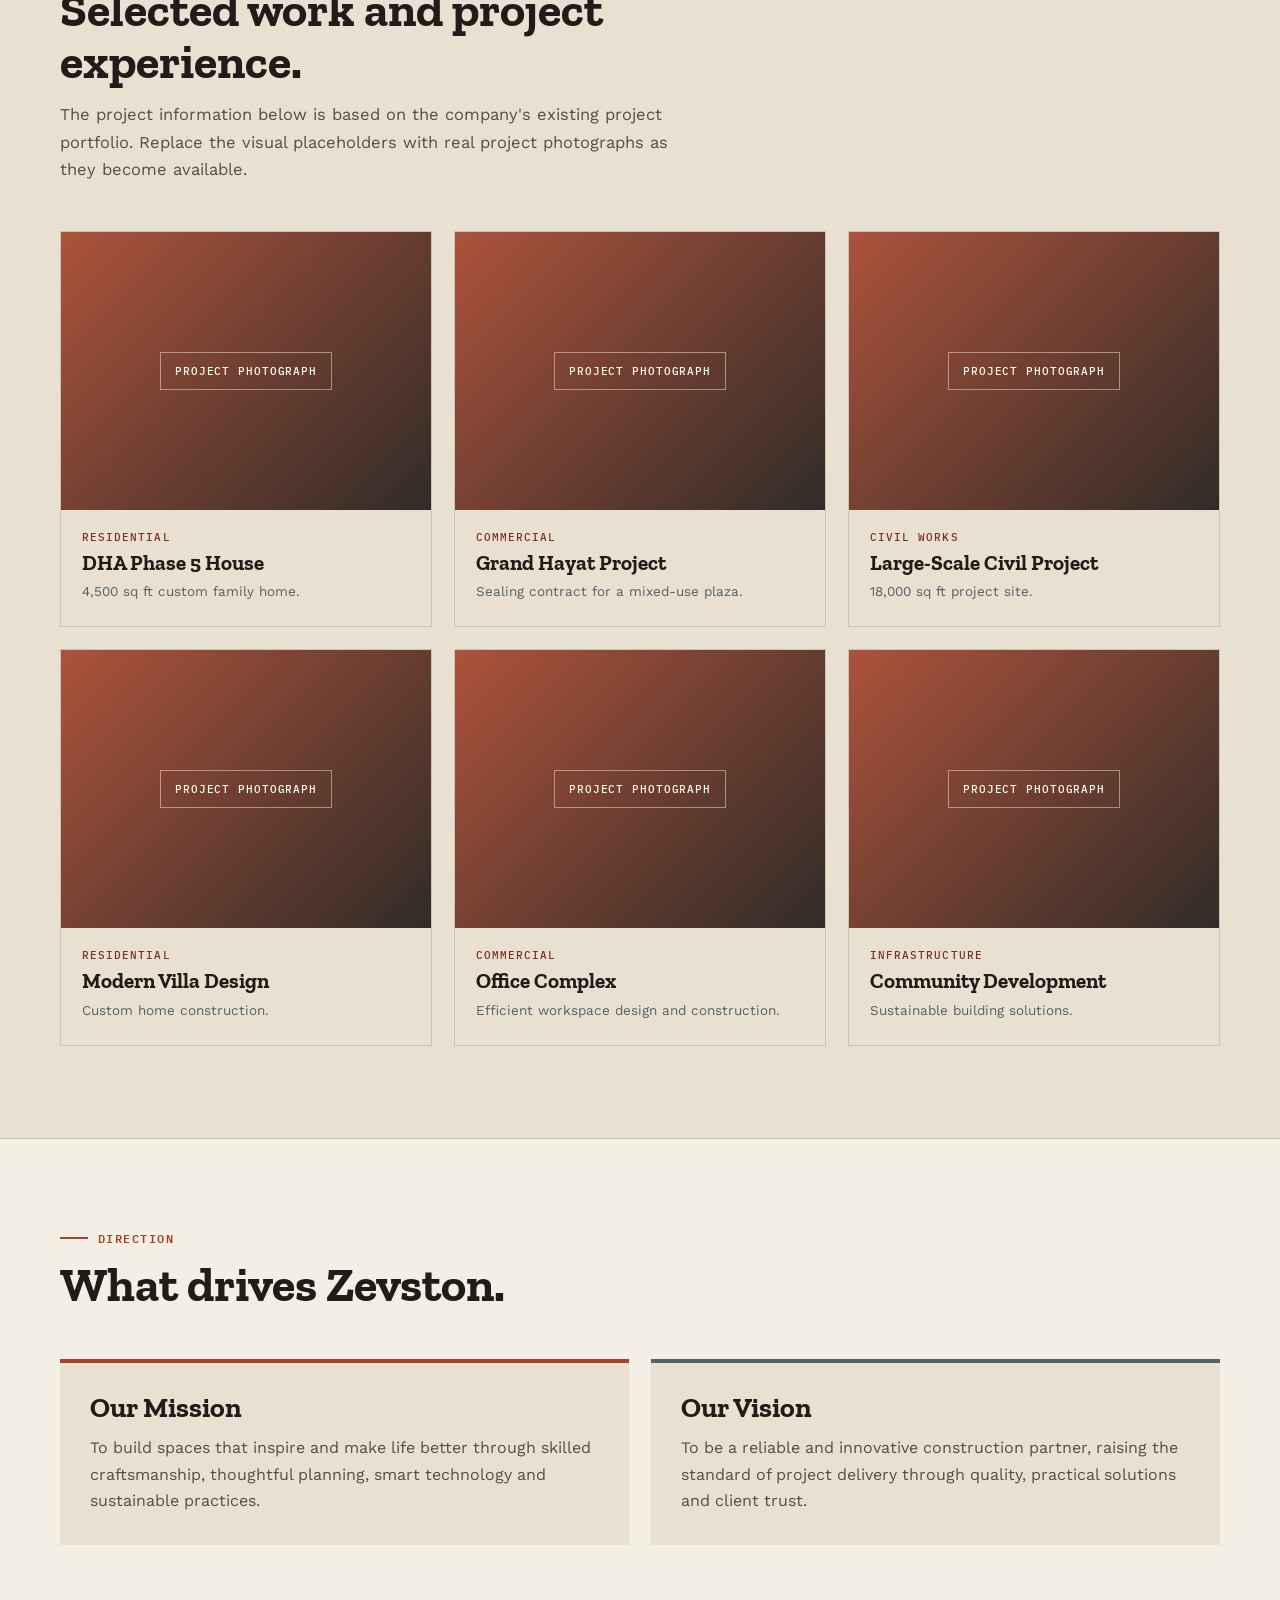
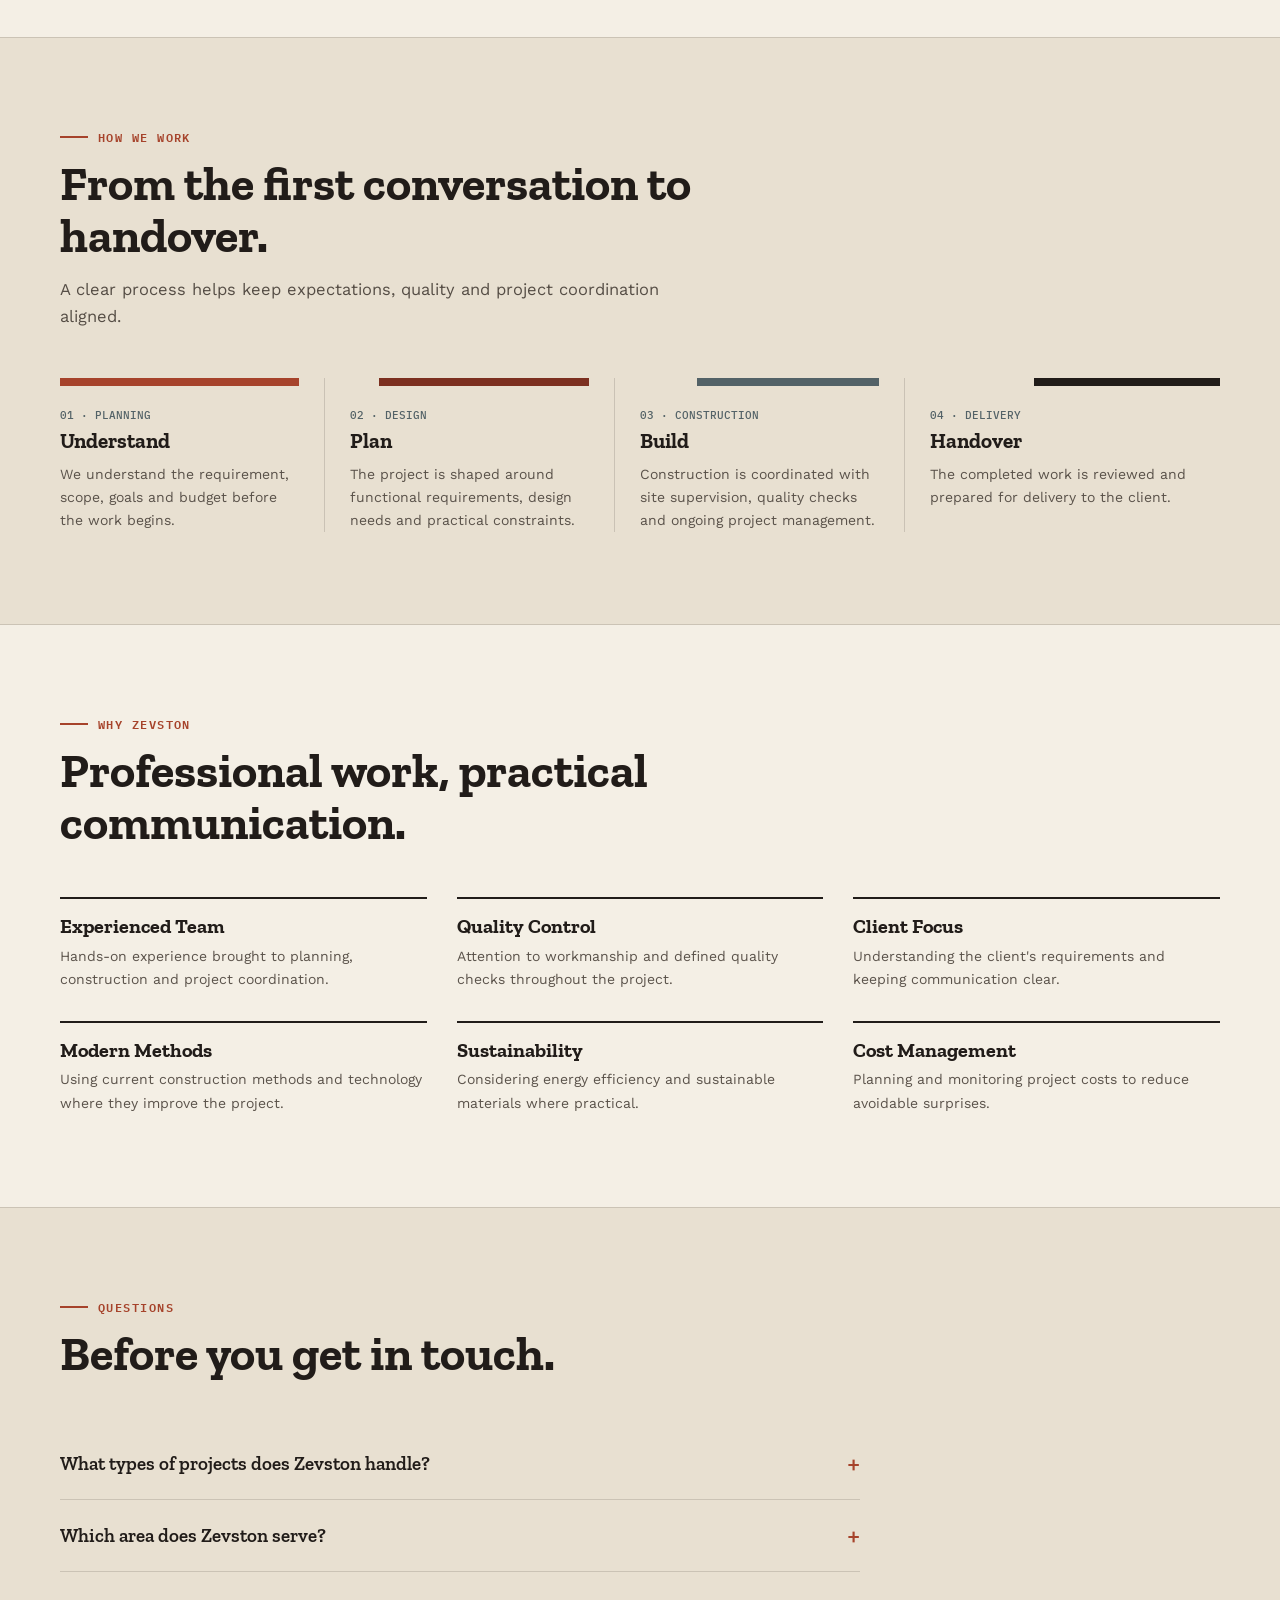
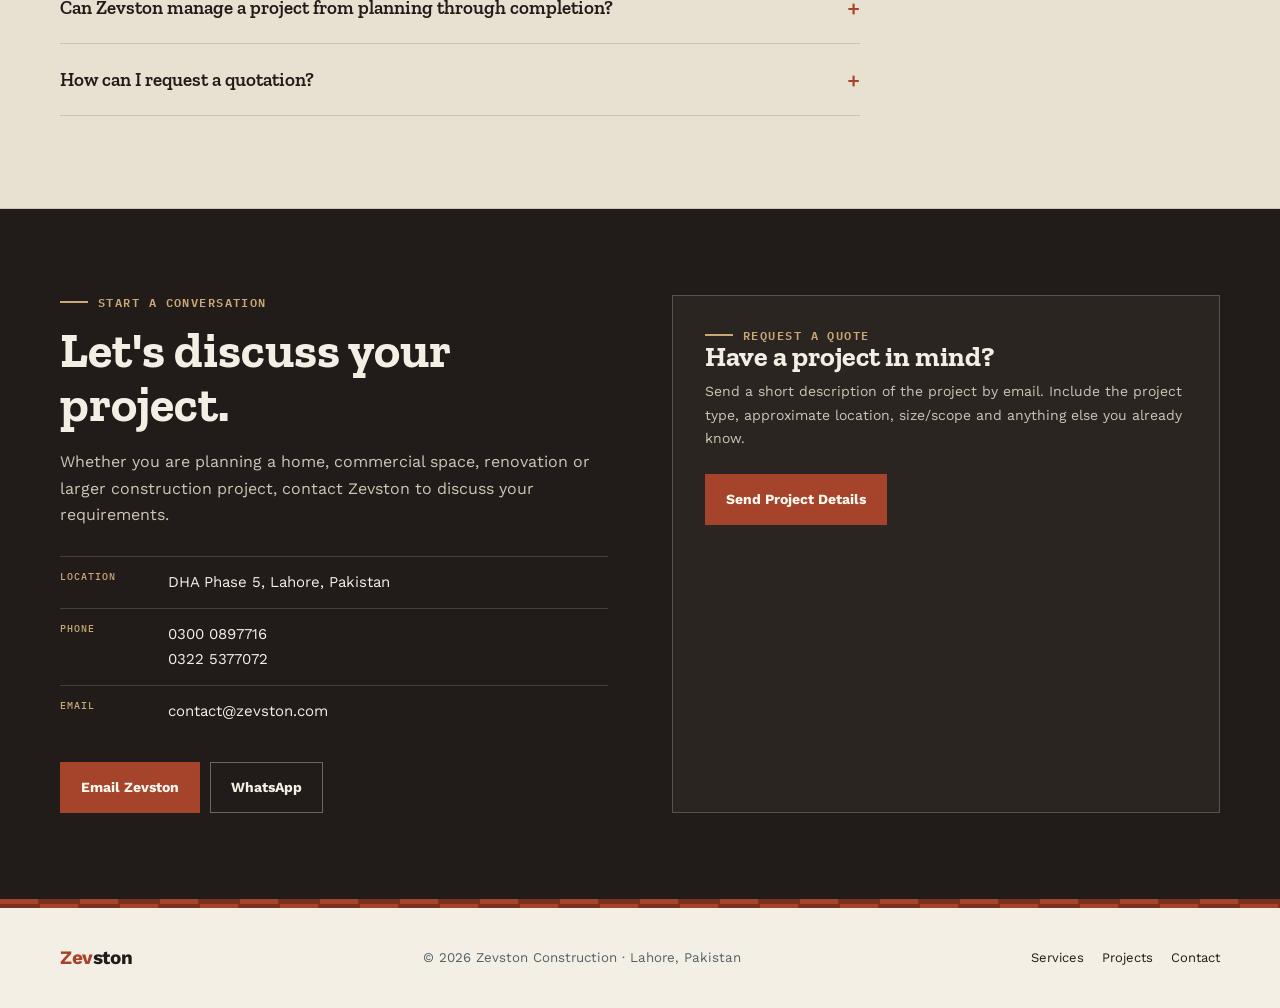
==== commit 01dcedb4: "Update contact phone numbers and WhatsApp link" ====
--- a/index.html
+++ b/index.html
@@ -958,7 +958,7 @@
           <div class="contact-row">
             <div class="key">Phone</div>
             <div class="value">
-              <a href="tel:+923334434464">0333 4434464</a><br>
+              <a href="tel:+923000897716">0300 0897716</a><br>
               <a href="tel:+923225377072">0322 5377072</a>
             </div>
           </div>
@@ -970,7 +970,7 @@
 
         <div class="contact-actions">
           <a class="btn brick" href="mailto:contact@zevston.com?subject=Zevston%20Project%20Enquiry">Email Zevston</a>
-          <a class="btn alt" href="https://wa.me/923334434464" target="_blank" rel="noopener">WhatsApp</a>
+          <a class="btn alt" href="https://wa.me/923000897716" target="_blank" rel="noopener">WhatsApp</a>
         </div>
       </div>
 
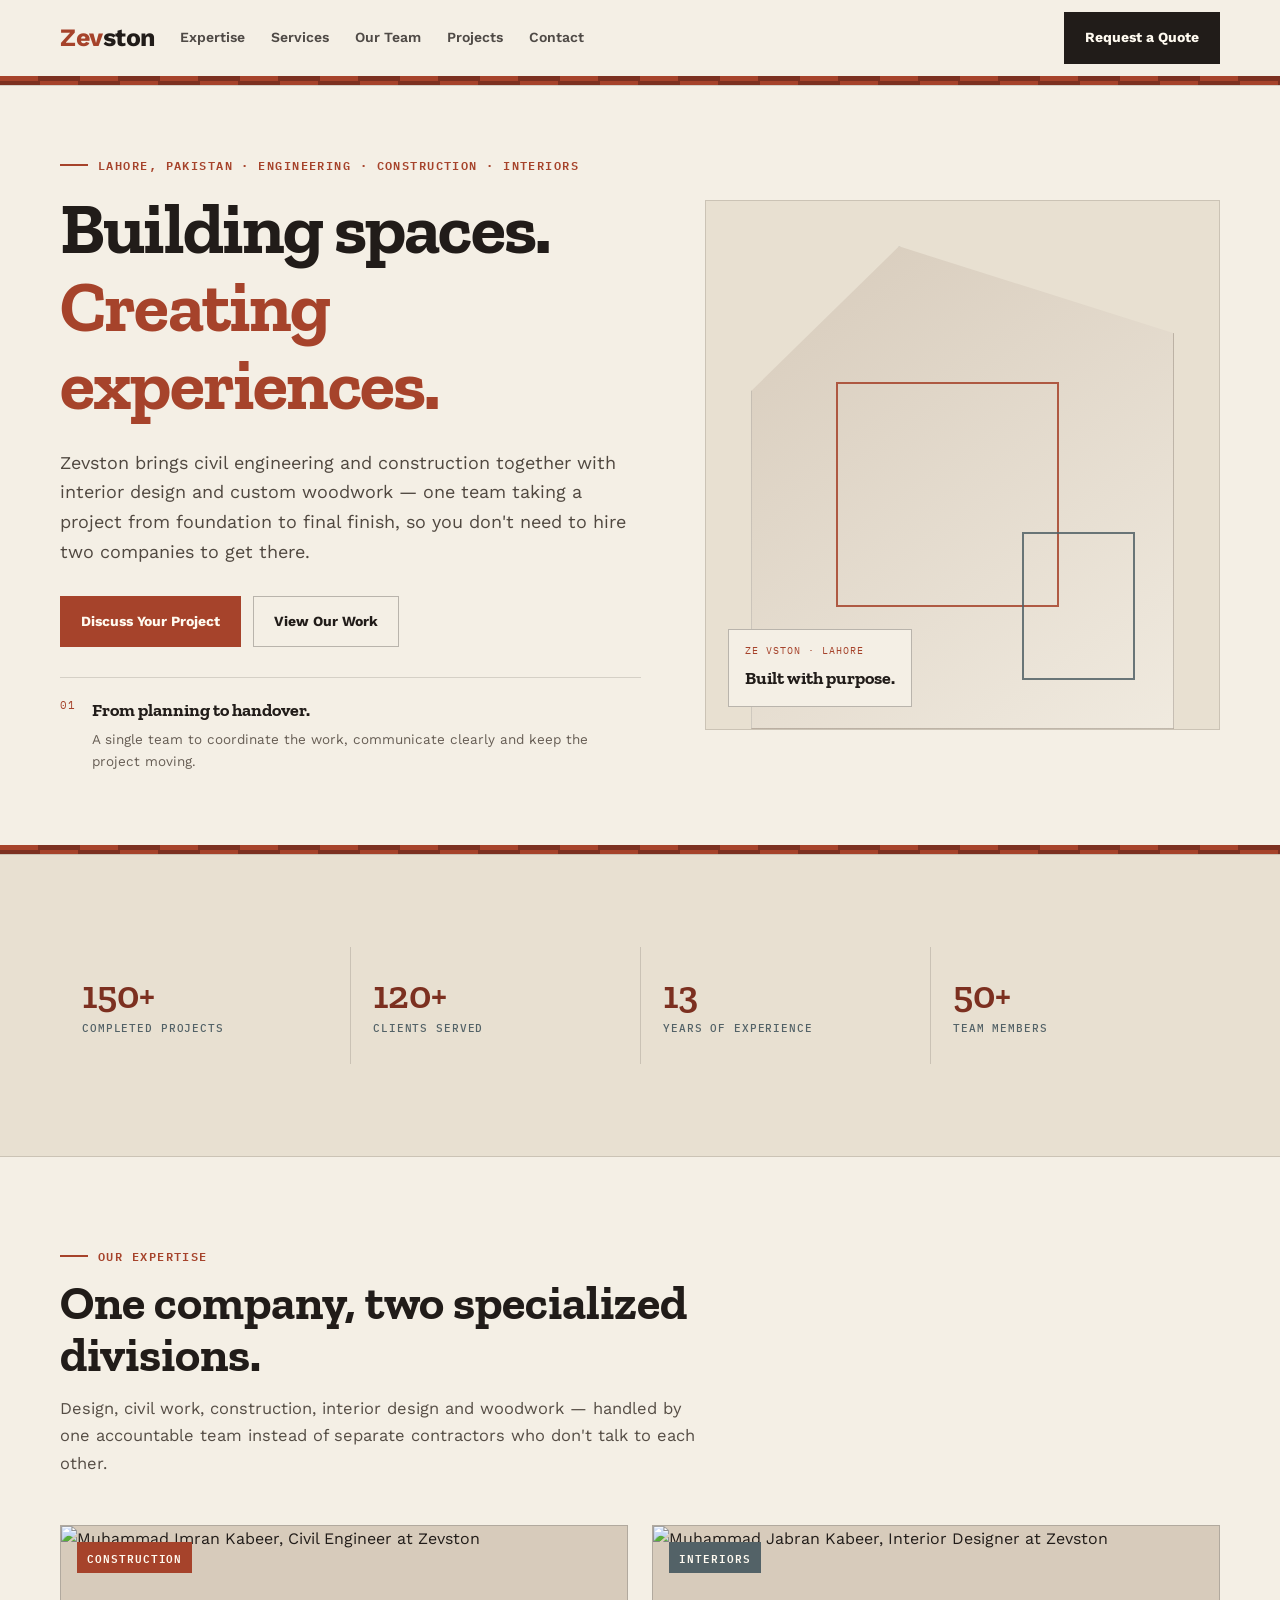
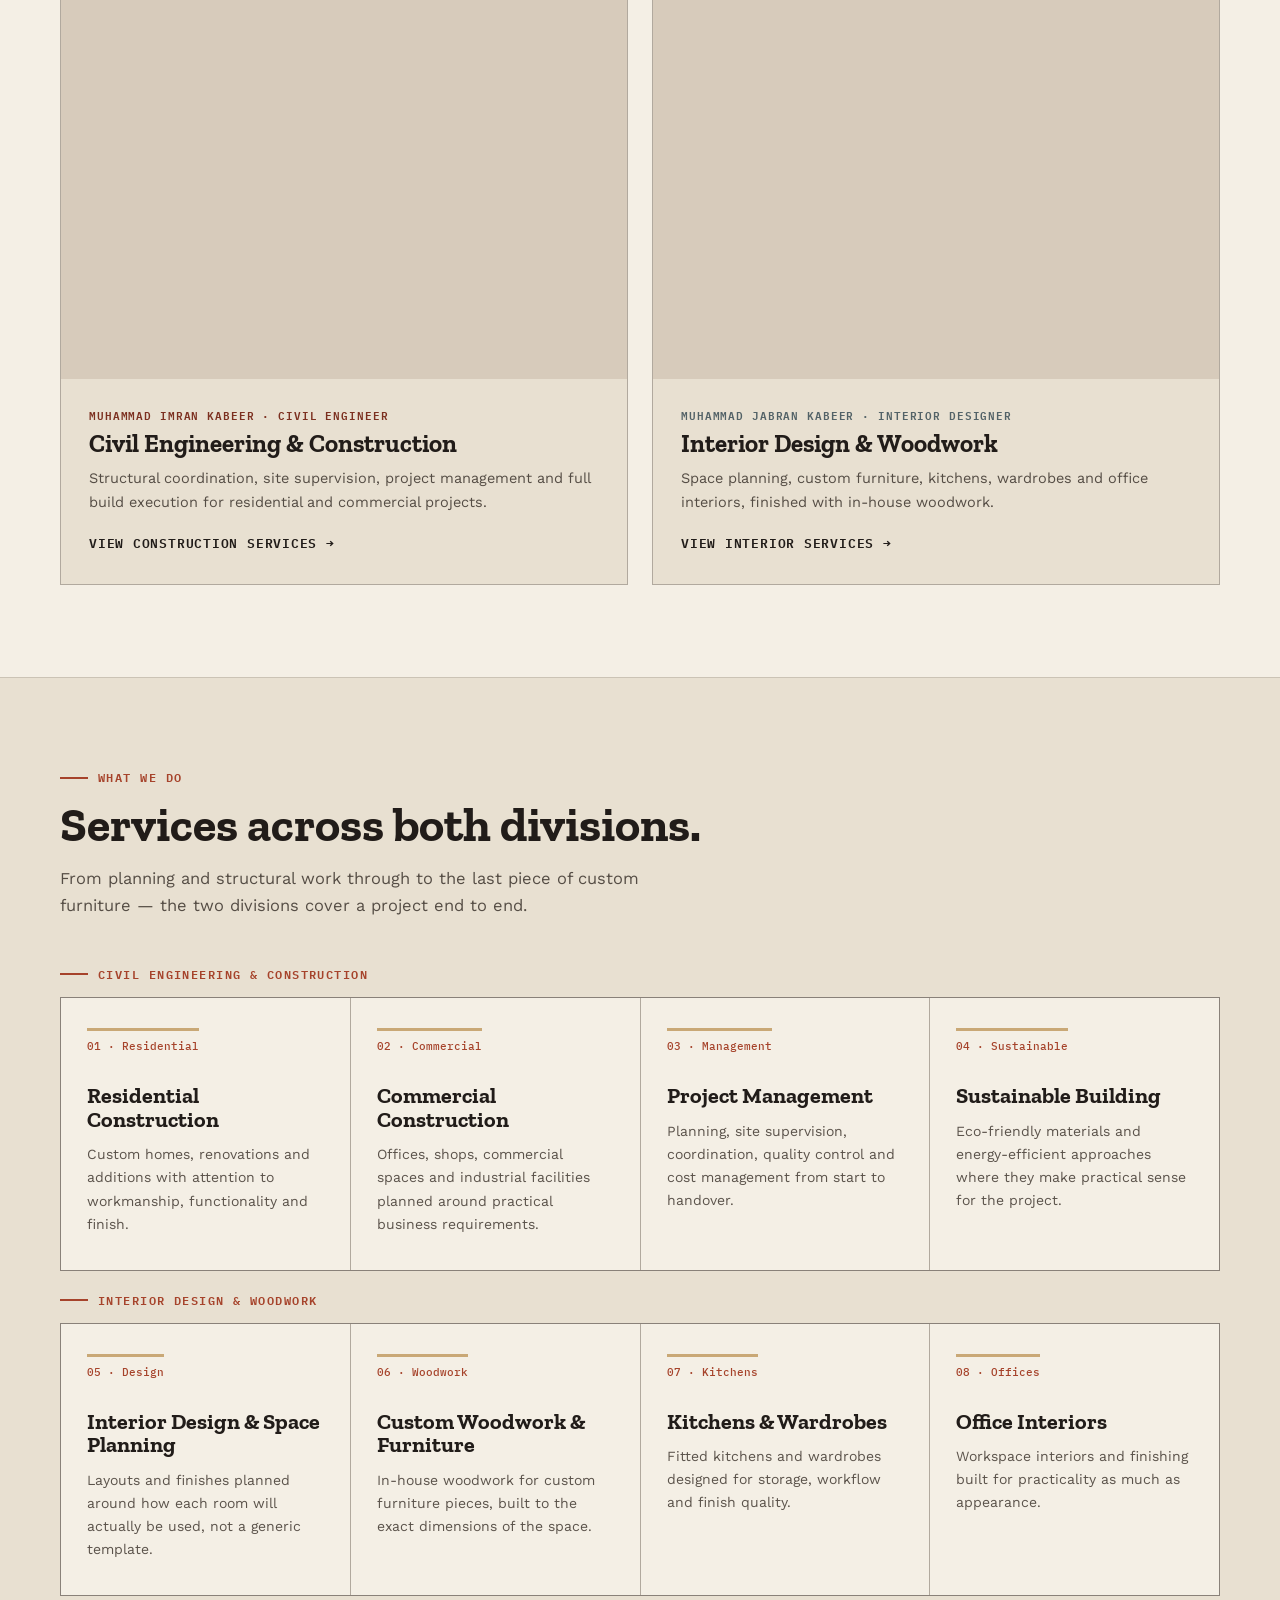
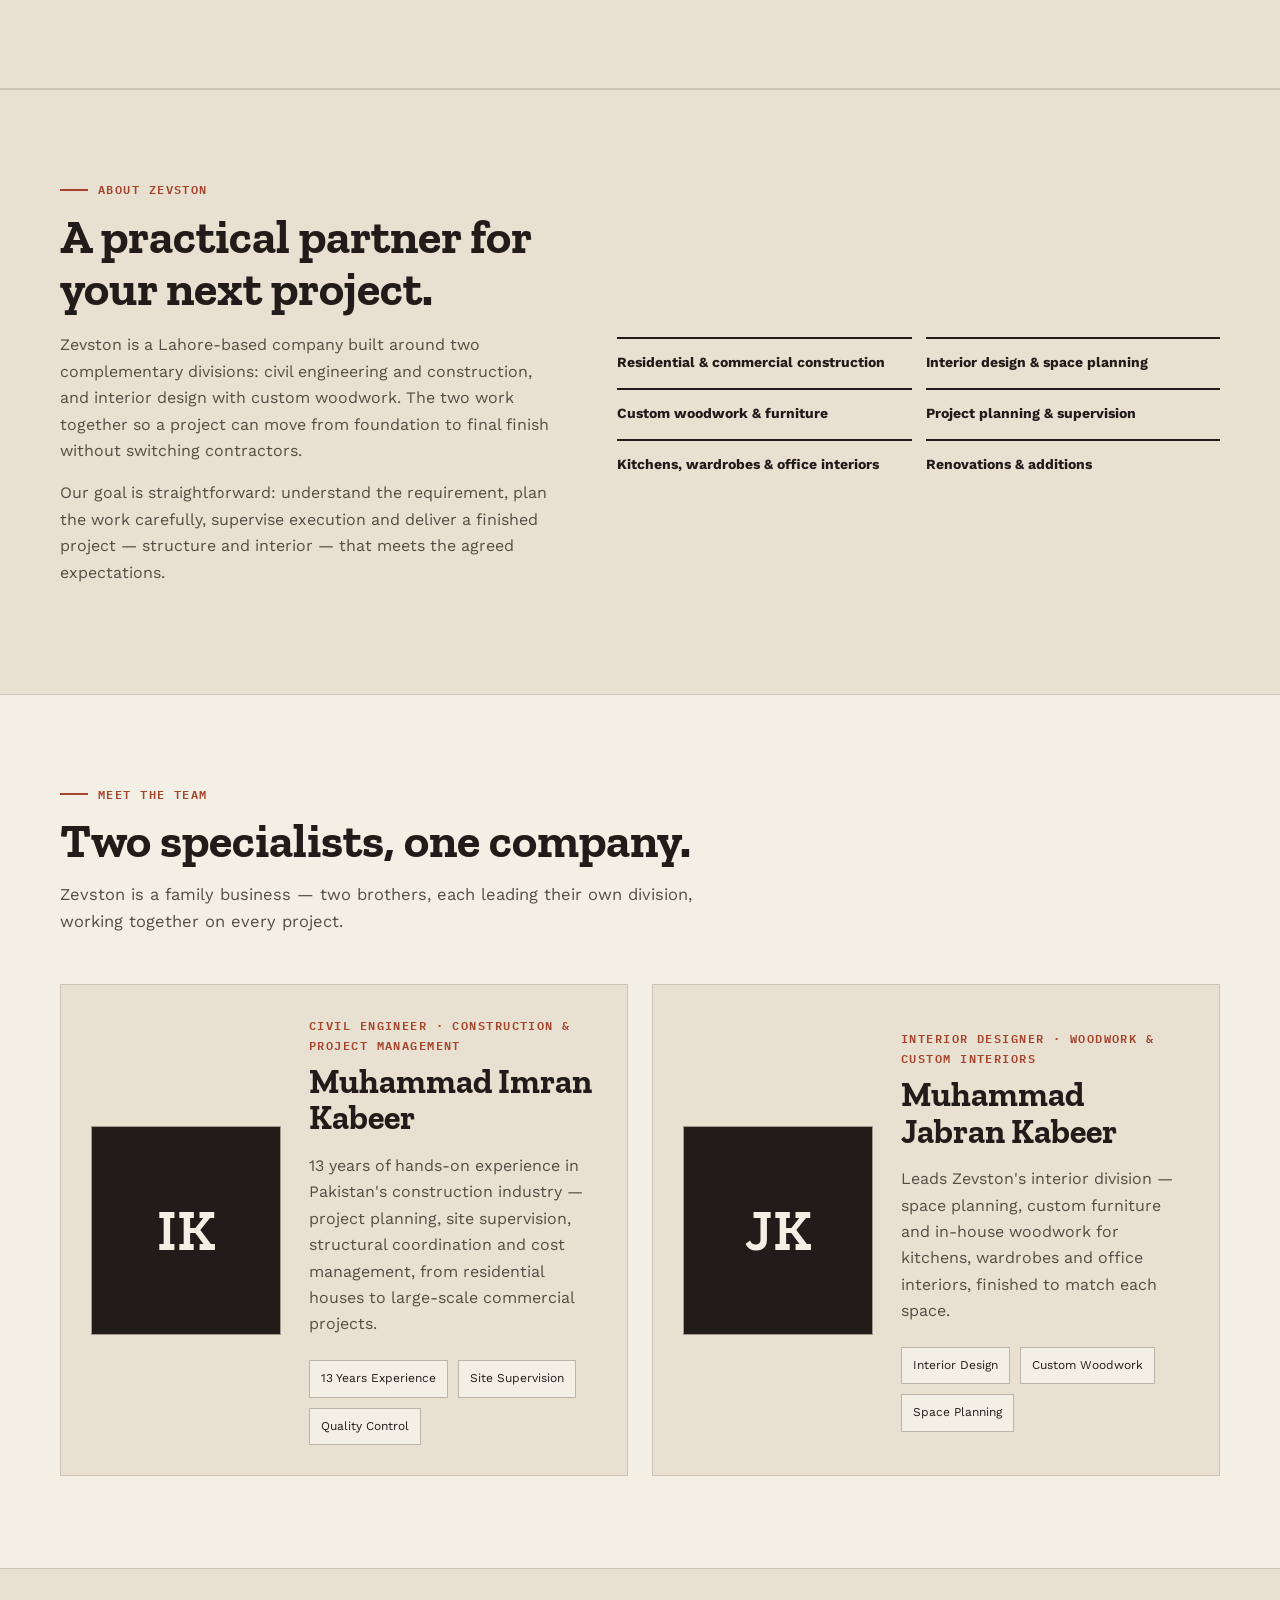
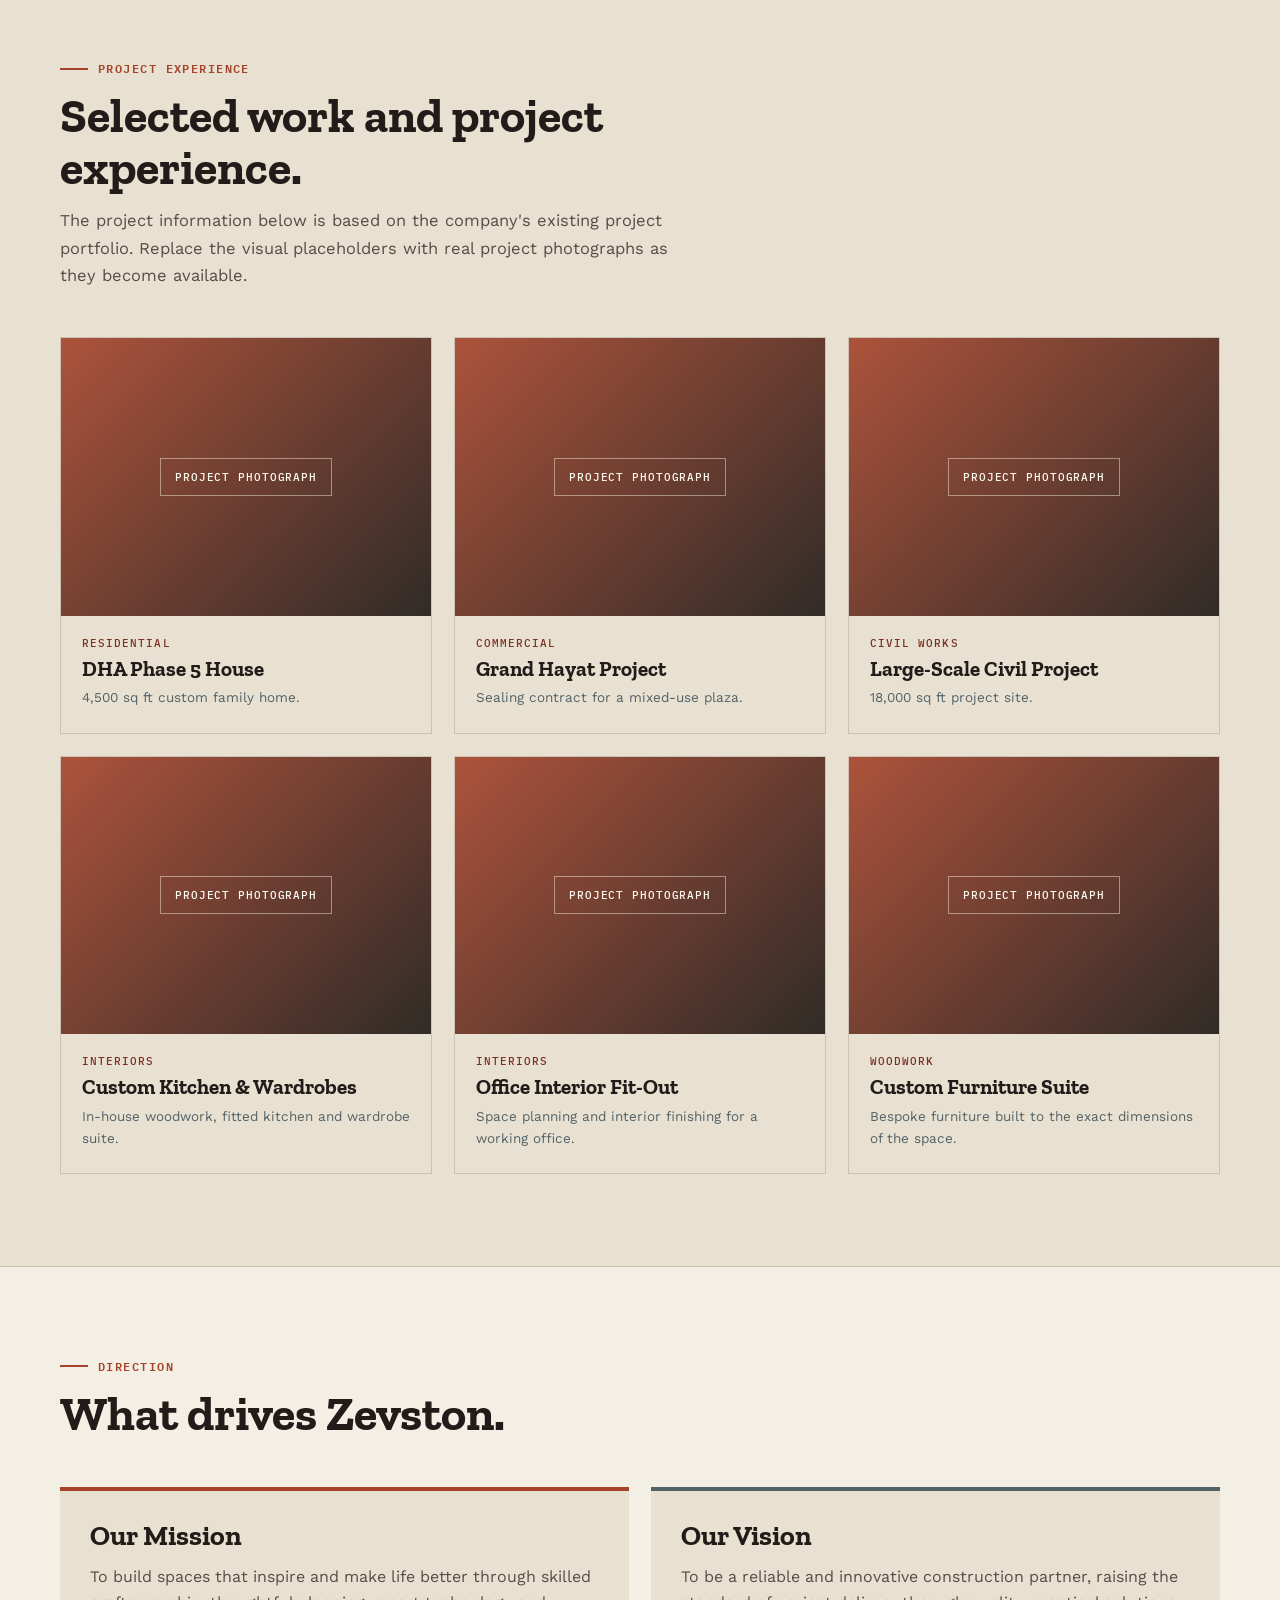
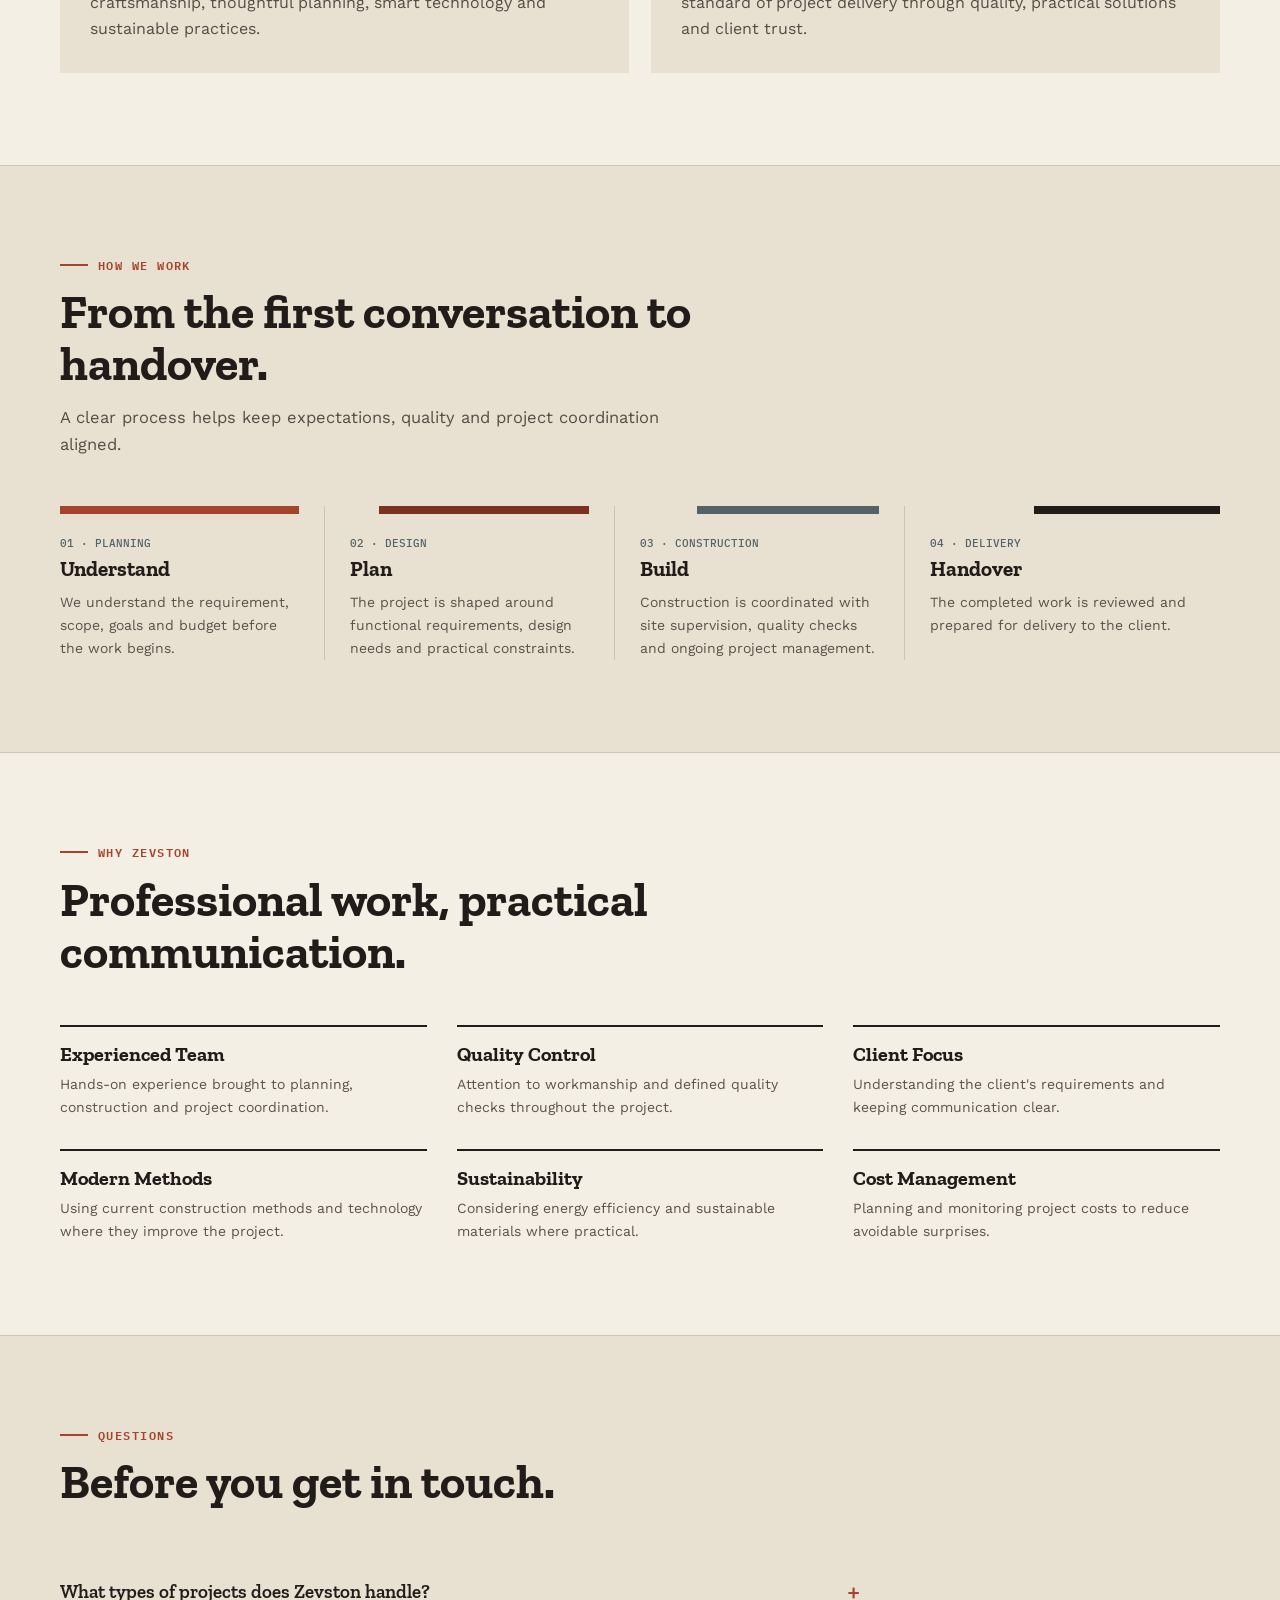
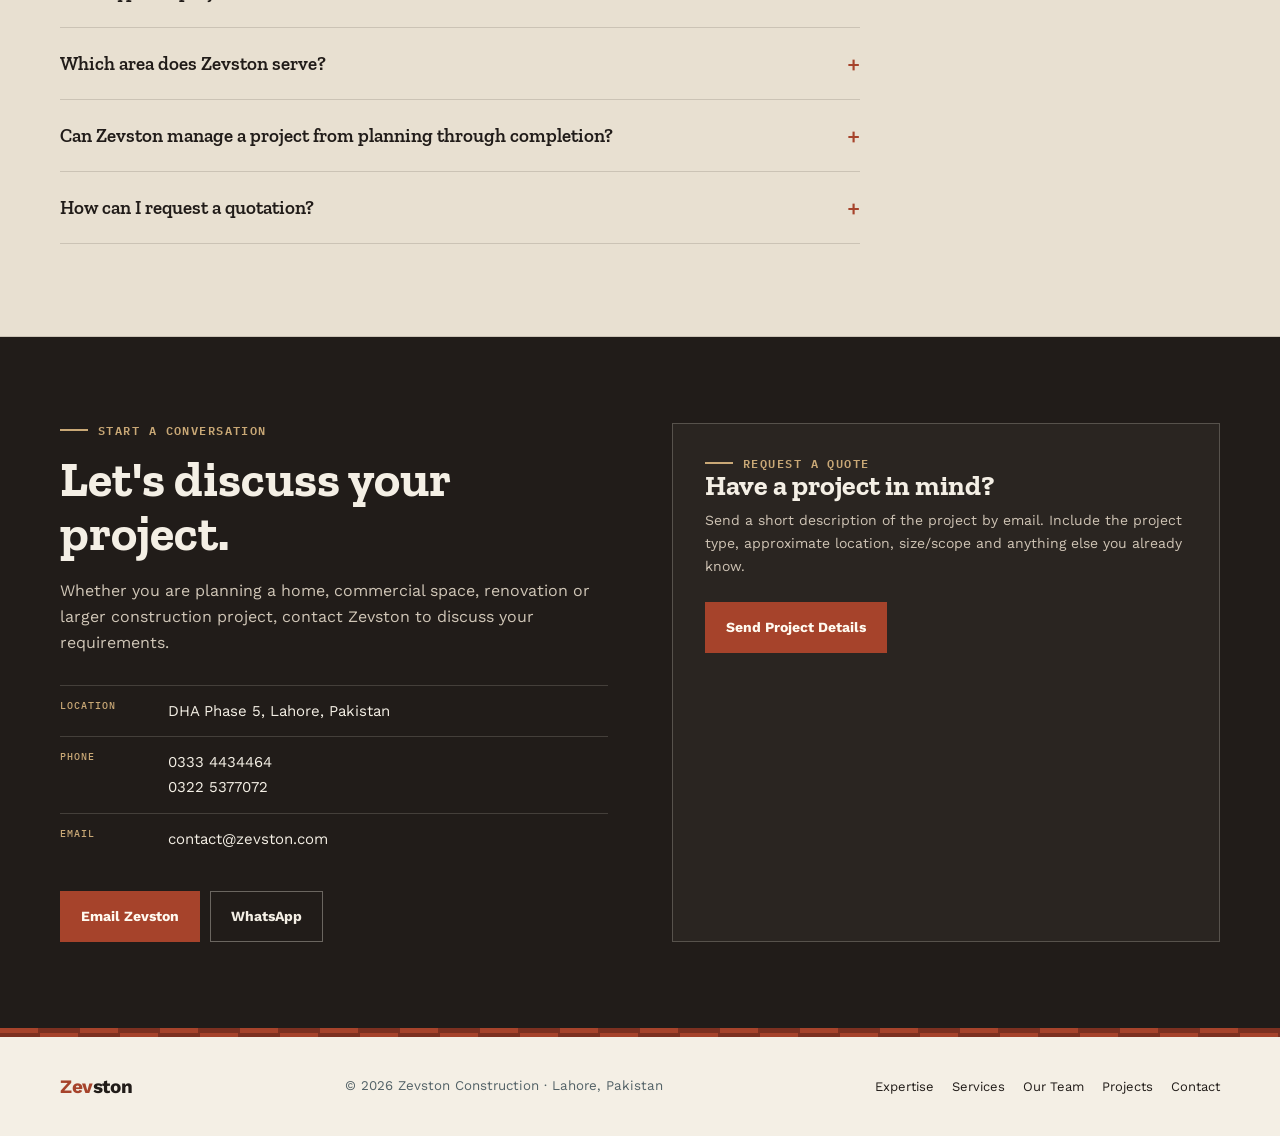
==== commit a6fe3ae6: "Update index.html" ====
--- a/index.html
+++ b/index.html
@@ -3,11 +3,11 @@
 <head>
   <meta charset="UTF-8">
   <meta name="viewport" content="width=device-width, initial-scale=1">
-  <title>Zevston | Engineering & Construction Solutions in Lahore</title>
-  <meta name="description" content="Zevston delivers residential, commercial, project management and construction solutions in Lahore, Pakistan.">
+  <title>Zevston | Engineering, Construction & Interiors in Lahore</title>
+  <meta name="description" content="Zevston delivers residential and commercial construction alongside interior design and custom woodwork — two specialized divisions, one team, in Lahore, Pakistan.">
   <meta name="theme-color" content="#211C19">
-  <meta property="og:title" content="Zevston | Engineering & Construction">
-  <meta property="og:description" content="Professional construction and project solutions for residential and commercial projects in Lahore.">
+  <meta property="og:title" content="Zevston | Engineering, Construction & Interiors">
+  <meta property="og:description" content="Complete construction and interior solutions for residential and commercial projects in Lahore — from civil engineering to custom woodwork.">
   <meta property="og:type" content="website">
   <meta property="og:url" content="https://zevston.com/">
   <link rel="canonical" href="https://zevston.com/">
@@ -323,6 +323,47 @@
       color:var(--paper);
       font:600 58px "Zilla Slab",serif;
     }
+
+    /* DIVISIONS */
+    .divisions{display:grid;grid-template-columns:1fr 1fr;gap:24px}
+    .division-card{
+      border:1px solid var(--line-dark);
+      background:var(--paper-2);
+      overflow:hidden;
+      text-decoration:none;
+      color:var(--ink);
+      display:flex;
+      flex-direction:column;
+      transition:.2s ease;
+    }
+    .division-card:hover{border-color:var(--brick);transform:translateY(-3px)}
+    .division-photo{
+      aspect-ratio:4/3.2;
+      overflow:hidden;
+      position:relative;
+      background:#d7cbbb;
+    }
+    .division-photo img{width:100%;height:100%;object-fit:cover;object-position:center 18%}
+    .division-tag{
+      position:absolute;top:16px;left:16px;
+      background:var(--brick);color:var(--white);
+      font:600 10.5px "IBM Plex Mono",monospace;
+      text-transform:uppercase;letter-spacing:.09em;
+      padding:6px 10px;
+    }
+    .division-card:nth-child(2) .division-tag{background:var(--steel)}
+    .division-body{padding:26px 28px 30px;flex:1;display:flex;flex-direction:column}
+    .division-body .who{color:var(--brick-dark);font:600 11px "IBM Plex Mono",monospace;text-transform:uppercase;letter-spacing:.08em;margin-bottom:6px}
+    .division-card:nth-child(2) .division-body .who{color:var(--steel)}
+    .division-body h3{font-size:25px;margin:0 0 10px}
+    .division-body p{font-size:14.5px;color:#554d45;margin:0 0 18px;flex:1}
+    .division-link{font:600 13px "IBM Plex Mono",monospace;text-transform:uppercase;letter-spacing:.06em;color:var(--ink);display:inline-flex;align-items:center;gap:8px}
+    .division-card:hover .division-link{color:var(--brick)}
+
+    /* TEAM (two leaders) */
+    .team-grid{display:grid;grid-template-columns:1fr 1fr;gap:24px}
+    .team-grid .leader{grid-template-columns:190px 1fr;padding:30px;gap:28px}
+    .team-grid .founder-photo{aspect-ratio:1/1.1}
     .leader .role{
       color:var(--brick);
       font:600 12px "IBM Plex Mono",monospace;
@@ -482,6 +523,8 @@
       .process{grid-template-columns:1fr 1fr;gap:35px}
       .step{border-right:0;margin-right:0;padding-right:0}
       .why{grid-template-columns:1fr 1fr}
+      .divisions,.team-grid{grid-template-columns:1fr}
+      .team-grid .leader{grid-template-columns:170px 1fr}
     }
 
     @media (max-width:720px){
@@ -505,7 +548,7 @@
       }
       header.mobile-open nav.links a{padding:12px 4px;border-bottom:1px solid var(--line)}
       header.mobile-open nav.links a:last-child{border-bottom:0}
-      .leader{grid-template-columns:1fr;padding:24px}
+      .leader,.team-grid .leader{grid-template-columns:1fr;padding:24px}
       .founder-photo{max-width:260px}
       .projects,.services,.mission-grid,.why{grid-template-columns:1fr}
       .trust-item{padding:24px 16px}
@@ -529,10 +572,10 @@
     <a class="brand" href="#top" aria-label="Zevston home"><span class="accent">Zev</span>ston</a>
 
     <nav class="links" id="main-nav" aria-label="Main navigation">
+      <a href="#expertise">Expertise</a>
       <a href="#services">Services</a>
-      <a href="#about">About</a>
+      <a href="#team">Our Team</a>
       <a href="#projects">Projects</a>
-      <a href="#process">Process</a>
       <a href="#contact">Contact</a>
     </nav>
 
@@ -548,11 +591,12 @@
   <section class="hero">
     <div class="wrap hero-grid">
       <div>
-        <div class="eyebrow">Lahore, Pakistan · Construction & Project Solutions</div>
-        <h1>Engineering ideas into <span>lasting spaces.</span></h1>
+        <div class="eyebrow">Lahore, Pakistan · Engineering · Construction · Interiors</div>
+        <h1>Building spaces. <span>Creating experiences.</span></h1>
         <p class="lede">
-          Zevston delivers practical construction and project solutions for residential,
-          commercial and infrastructure work — with a focus on quality, supervision and client satisfaction.
+          Zevston brings civil engineering and construction together with interior design and
+          custom woodwork — one team taking a project from foundation to final finish, so you don't
+          need to hire two companies to get there.
         </p>
 
         <div class="hero-actions">
@@ -602,19 +646,62 @@
     </div>
   </section>
 
+  <!-- DIVISIONS -->
+  <section id="expertise">
+    <div class="wrap">
+      <div class="section-head">
+        <div class="eyebrow">Our expertise</div>
+        <h2>One company, two specialized divisions.</h2>
+        <p>
+          Design, civil work, construction, interior design and woodwork — handled by one accountable
+          team instead of separate contractors who don't talk to each other.
+        </p>
+      </div>
+
+      <div class="divisions">
+        <a class="division-card" href="#services">
+          <div class="division-photo">
+            <div class="division-tag">Construction</div>
+            <img src="images/imran.jpg" alt="Muhammad Imran Kabeer, Civil Engineer at Zevston">
+          </div>
+          <div class="division-body">
+            <div class="who">Muhammad Imran Kabeer · Civil Engineer</div>
+            <h3>Civil Engineering & Construction</h3>
+            <p>Structural coordination, site supervision, project management and full build execution for residential and commercial projects.</p>
+            <span class="division-link">View construction services →</span>
+          </div>
+        </a>
+
+        <a class="division-card" href="#services">
+          <div class="division-photo">
+            <div class="division-tag">Interiors</div>
+            <img src="images/jabran.jpg" alt="Muhammad Jabran Kabeer, Interior Designer at Zevston">
+          </div>
+          <div class="division-body">
+            <div class="who">Muhammad Jabran Kabeer · Interior Designer</div>
+            <h3>Interior Design & Woodwork</h3>
+            <p>Space planning, custom furniture, kitchens, wardrobes and office interiors, finished with in-house woodwork.</p>
+            <span class="division-link">View interior services →</span>
+          </div>
+        </a>
+      </div>
+    </div>
+  </section>
+
   <!-- SERVICES -->
-  <section id="services">
+  <section id="services" style="background:var(--paper-2);border-top:1px solid var(--line);border-bottom:1px solid var(--line);">
     <div class="wrap">
       <div class="section-head">
         <div class="eyebrow">What we do</div>
-        <h2>Construction services built around the project.</h2>
+        <h2>Services across both divisions.</h2>
         <p>
-          Our services cover the main stages of residential, commercial and infrastructure work,
-          from planning and construction through project management and sustainable building solutions.
+          From planning and structural work through to the last piece of custom furniture —
+          the two divisions cover a project end to end.
         </p>
       </div>
 
-      <div class="services">
+      <div class="eyebrow" style="margin-bottom:16px;">Civil engineering & construction</div>
+      <div class="services" style="margin-bottom:22px;">
         <article class="service">
           <div class="num">01 · Residential</div>
           <h3>Residential Construction</h3>
@@ -637,6 +724,33 @@
           <div class="num">04 · Sustainable</div>
           <h3>Sustainable Building</h3>
           <p>Eco-friendly materials and energy-efficient approaches where they make practical sense for the project.</p>
+        </article>
+      </div>
+
+      <div class="eyebrow" style="margin-bottom:16px;">Interior design & woodwork</div>
+      <div class="services">
+        <article class="service">
+          <div class="num">05 · Design</div>
+          <h3>Interior Design & Space Planning</h3>
+          <p>Layouts and finishes planned around how each room will actually be used, not a generic template.</p>
+        </article>
+
+        <article class="service">
+          <div class="num">06 · Woodwork</div>
+          <h3>Custom Woodwork & Furniture</h3>
+          <p>In-house woodwork for custom furniture pieces, built to the exact dimensions of the space.</p>
+        </article>
+
+        <article class="service">
+          <div class="num">07 · Kitchens</div>
+          <h3>Kitchens & Wardrobes</h3>
+          <p>Fitted kitchens and wardrobes designed for storage, workflow and finish quality.</p>
+        </article>
+
+        <article class="service">
+          <div class="num">08 · Offices</div>
+          <h3>Office Interiors</h3>
+          <p>Workspace interiors and finishing built for practicality as much as appearance.</p>
         </article>
       </div>
     </div>
@@ -649,66 +763,89 @@
         <div class="eyebrow">About Zevston</div>
         <h2>A practical partner for your next project.</h2>
         <p>
-          Zevston is a Lahore-based construction company focused on residential, commercial
-          and infrastructure projects. The company brings hands-on construction experience,
-          project coordination and a client-focused approach to each engagement.
+          Zevston is a Lahore-based company built around two complementary divisions: civil engineering
+          and construction, and interior design with custom woodwork. The two work together so a project
+          can move from foundation to final finish without switching contractors.
         </p>
         <p>
           Our goal is straightforward: understand the requirement, plan the work carefully,
-          supervise execution and deliver a finished project that meets the agreed expectations.
+          supervise execution and deliver a finished project — structure and interior — that meets
+          the agreed expectations.
         </p>
       </div>
 
       <div>
         <div class="about-list">
-          <div>Residential & commercial work</div>
+          <div>Residential & commercial construction</div>
+          <div>Interior design & space planning</div>
+          <div>Custom woodwork & furniture</div>
           <div>Project planning & supervision</div>
-          <div>Quality-focused execution</div>
-          <div>Cost-conscious coordination</div>
+          <div>Kitchens, wardrobes & office interiors</div>
           <div>Renovations & additions</div>
-          <div>Consultation & project support</div>
         </div>
       </div>
     </div>
   </section>
 
-  <!-- FOUNDER -->
-  <section>
+  <!-- TEAM -->
+  <section id="team">
     <div class="wrap">
       <div class="section-head">
-        <div class="eyebrow">Leadership</div>
-        <h2>Led by experience on the ground.</h2>
-      </div>
-
-      <div class="leader">
-        <div class="founder-photo">
-          <!--
-            Put the founder's real photograph from the previous HTI website here:
-            assets/images/imran-kabeer.jpg
-
-            The fallback initials will appear automatically if the image is not present.
-          -->
-          <img
-            src="assets/images/imran-kabeer.jpg"
-            alt="Imran Kabeer, Founder and CEO of Zevston"
-            onerror="this.style.display='none';document.getElementById('founder-fallback').style.display='grid';"
-          >
-          <div class="founder-fallback" id="founder-fallback" style="display:none;">IK</div>
+        <div class="eyebrow">Meet the team</div>
+        <h2>Two specialists, one company.</h2>
+        <p>
+          Zevston is a family business — two brothers, each leading their own division, working
+          together on every project.
+        </p>
+      </div>
+
+      <div class="team-grid">
+        <div class="leader">
+          <div class="founder-photo">
+            <img
+              src="images/imran.jpg"
+              alt="Muhammad Imran Kabeer, Civil Engineer and Construction Lead at Zevston"
+              onerror="this.style.display='none';document.getElementById('founder-fallback-1').style.display='grid';"
+            >
+            <div class="founder-fallback" id="founder-fallback-1" style="display:none;">IK</div>
+          </div>
+          <div>
+            <div class="role">Civil Engineer · Construction & Project Management</div>
+            <h3>Muhammad Imran Kabeer</h3>
+            <p>
+              13 years of hands-on experience in Pakistan's construction industry — project planning,
+              site supervision, structural coordination and cost management, from residential houses
+              to large-scale commercial projects.
+            </p>
+            <div class="credentials">
+              <span class="pill">13 Years Experience</span>
+              <span class="pill">Site Supervision</span>
+              <span class="pill">Quality Control</span>
+            </div>
+          </div>
         </div>
 
-        <div>
-          <div class="role">Founder & CEO</div>
-          <h3>Imran Kabeer</h3>
-          <p>
-            Imran Kabeer brings 13 years of hands-on experience in Pakistan's construction industry.
-            His experience includes project planning, site supervision, quality control and cost management,
-            with work ranging from residential houses to large-scale commercial projects.
-          </p>
-          <div class="credentials">
-            <span class="pill">13 Years Experience</span>
-            <span class="pill">Project Planning</span>
-            <span class="pill">Site Supervision</span>
-            <span class="pill">Quality Control</span>
+        <div class="leader">
+          <div class="founder-photo">
+            <img
+              src="images/jabran.jpg"
+              alt="Muhammad Jabran Kabeer, Interior Designer at Zevston"
+              onerror="this.style.display='none';document.getElementById('founder-fallback-2').style.display='grid';"
+            >
+            <div class="founder-fallback" id="founder-fallback-2" style="display:none;">JK</div>
+          </div>
+          <div>
+            <div class="role">Interior Designer · Woodwork & Custom Interiors</div>
+            <h3>Muhammad Jabran Kabeer</h3>
+            <p>
+              Leads Zevston's interior division — space planning, custom furniture and in-house
+              woodwork for kitchens, wardrobes and office interiors, finished to match each space.
+            </p>
+            <div class="credentials">
+              <span class="pill">Interior Design</span>
+              <span class="pill">Custom Woodwork</span>
+              <span class="pill">Space Planning</span>
+            </div>
           </div>
         </div>
       </div>
@@ -758,27 +895,27 @@
         <article class="project">
           <div class="project-image"><span>Project photograph</span></div>
           <div class="project-body">
-            <div class="project-cat">Residential</div>
-            <h3>Modern Villa Design</h3>
-            <p>Custom home construction.</p>
+            <div class="project-cat">Interiors</div>
+            <h3>Custom Kitchen & Wardrobes</h3>
+            <p>In-house woodwork, fitted kitchen and wardrobe suite.</p>
           </div>
         </article>
 
         <article class="project">
           <div class="project-image"><span>Project photograph</span></div>
           <div class="project-body">
-            <div class="project-cat">Commercial</div>
-            <h3>Office Complex</h3>
-            <p>Efficient workspace design and construction.</p>
+            <div class="project-cat">Interiors</div>
+            <h3>Office Interior Fit-Out</h3>
+            <p>Space planning and interior finishing for a working office.</p>
           </div>
         </article>
 
         <article class="project">
           <div class="project-image"><span>Project photograph</span></div>
           <div class="project-body">
-            <div class="project-cat">Infrastructure</div>
-            <h3>Community Development</h3>
-            <p>Sustainable building solutions.</p>
+            <div class="project-cat">Woodwork</div>
+            <h3>Custom Furniture Suite</h3>
+            <p>Bespoke furniture built to the exact dimensions of the space.</p>
           </div>
         </article>
       </div>
@@ -958,7 +1095,7 @@
           <div class="contact-row">
             <div class="key">Phone</div>
             <div class="value">
-              <a href="tel:+923000897716">0300 0897716</a><br>
+              <a href="tel:+923334434464">0333 4434464</a><br>
               <a href="tel:+923225377072">0322 5377072</a>
             </div>
           </div>
@@ -970,7 +1107,7 @@
 
         <div class="contact-actions">
           <a class="btn brick" href="mailto:contact@zevston.com?subject=Zevston%20Project%20Enquiry">Email Zevston</a>
-          <a class="btn alt" href="https://wa.me/923000897716" target="_blank" rel="noopener">WhatsApp</a>
+          <a class="btn alt" href="https://wa.me/923334434464" target="_blank" rel="noopener">WhatsApp</a>
         </div>
       </div>
 
@@ -997,7 +1134,9 @@
     <a class="brand" href="#top" style="font-size:19px;text-decoration:none"><span class="accent">Zev</span>ston</a>
     <small>© 2026 Zevston Construction · Lahore, Pakistan</small>
     <div class="footer-links">
+      <a href="#expertise">Expertise</a>
       <a href="#services">Services</a>
+      <a href="#team">Our Team</a>
       <a href="#projects">Projects</a>
       <a href="#contact">Contact</a>
     </div>
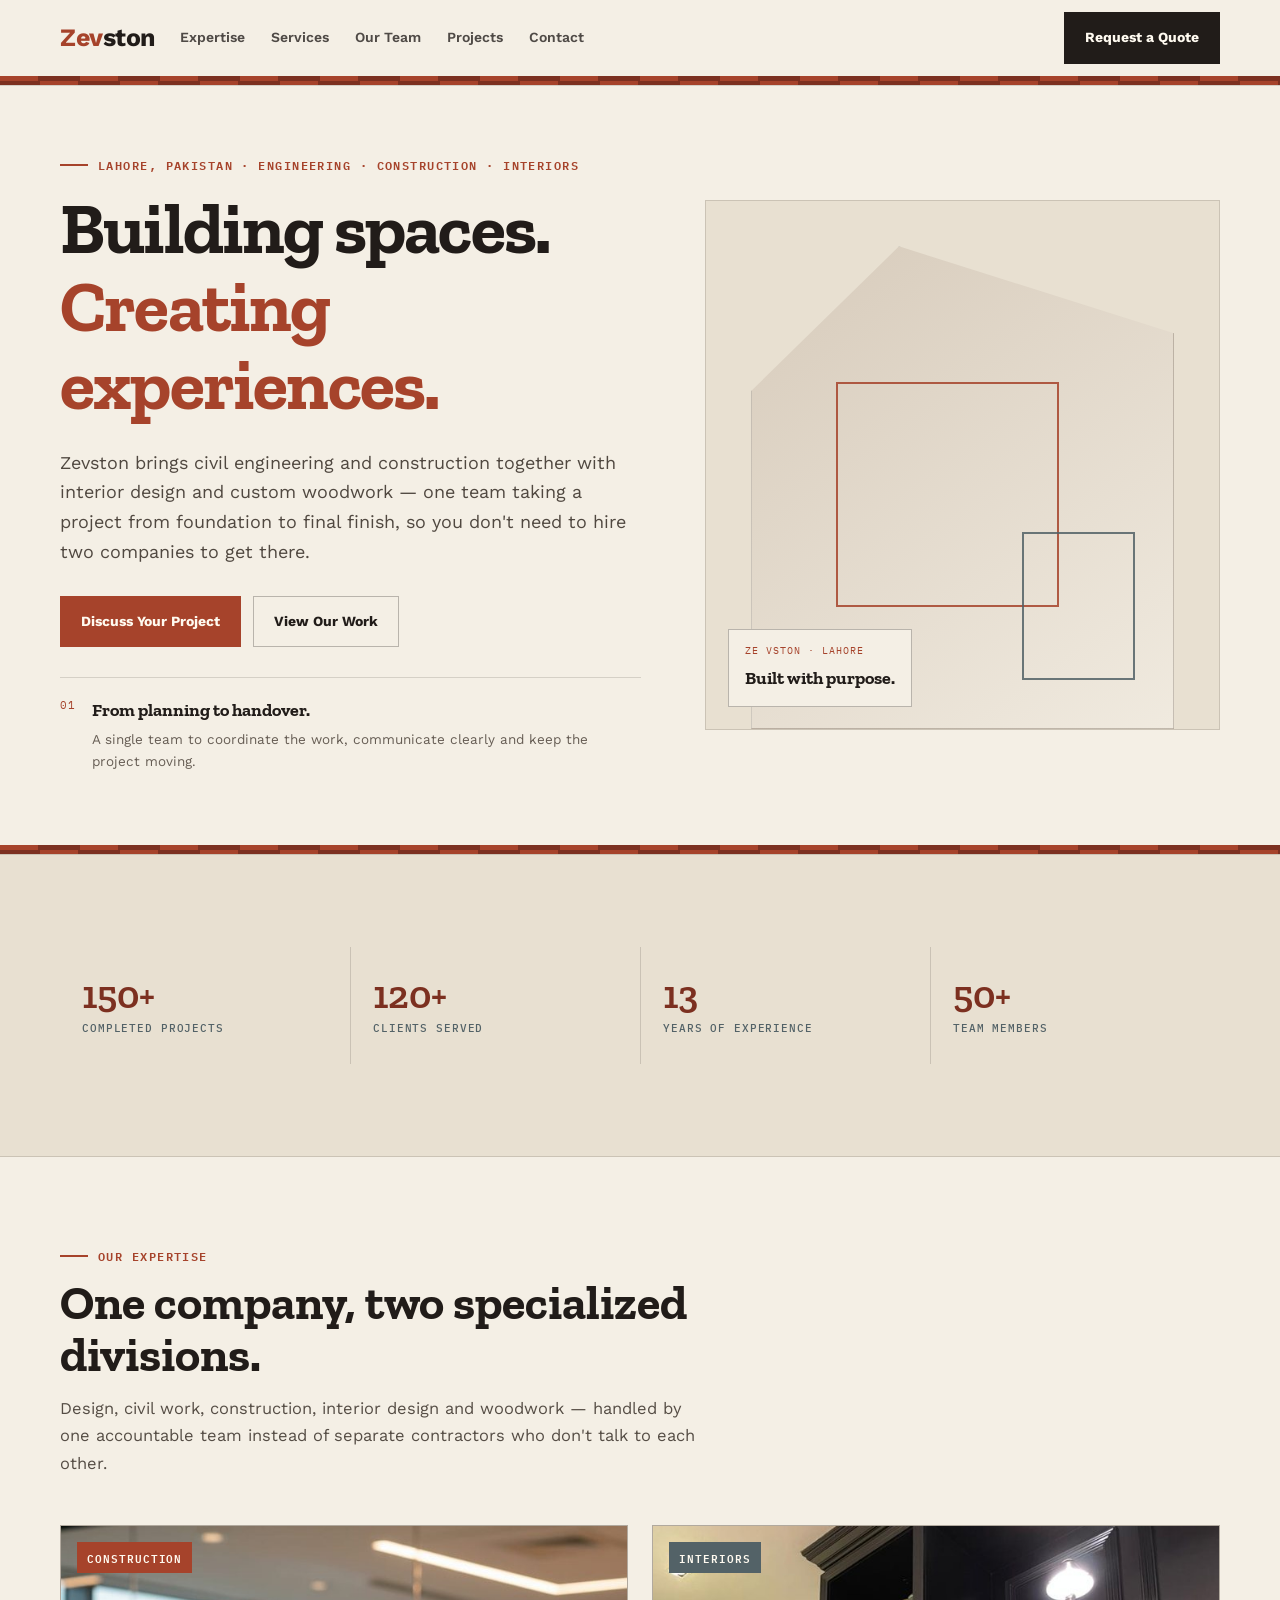
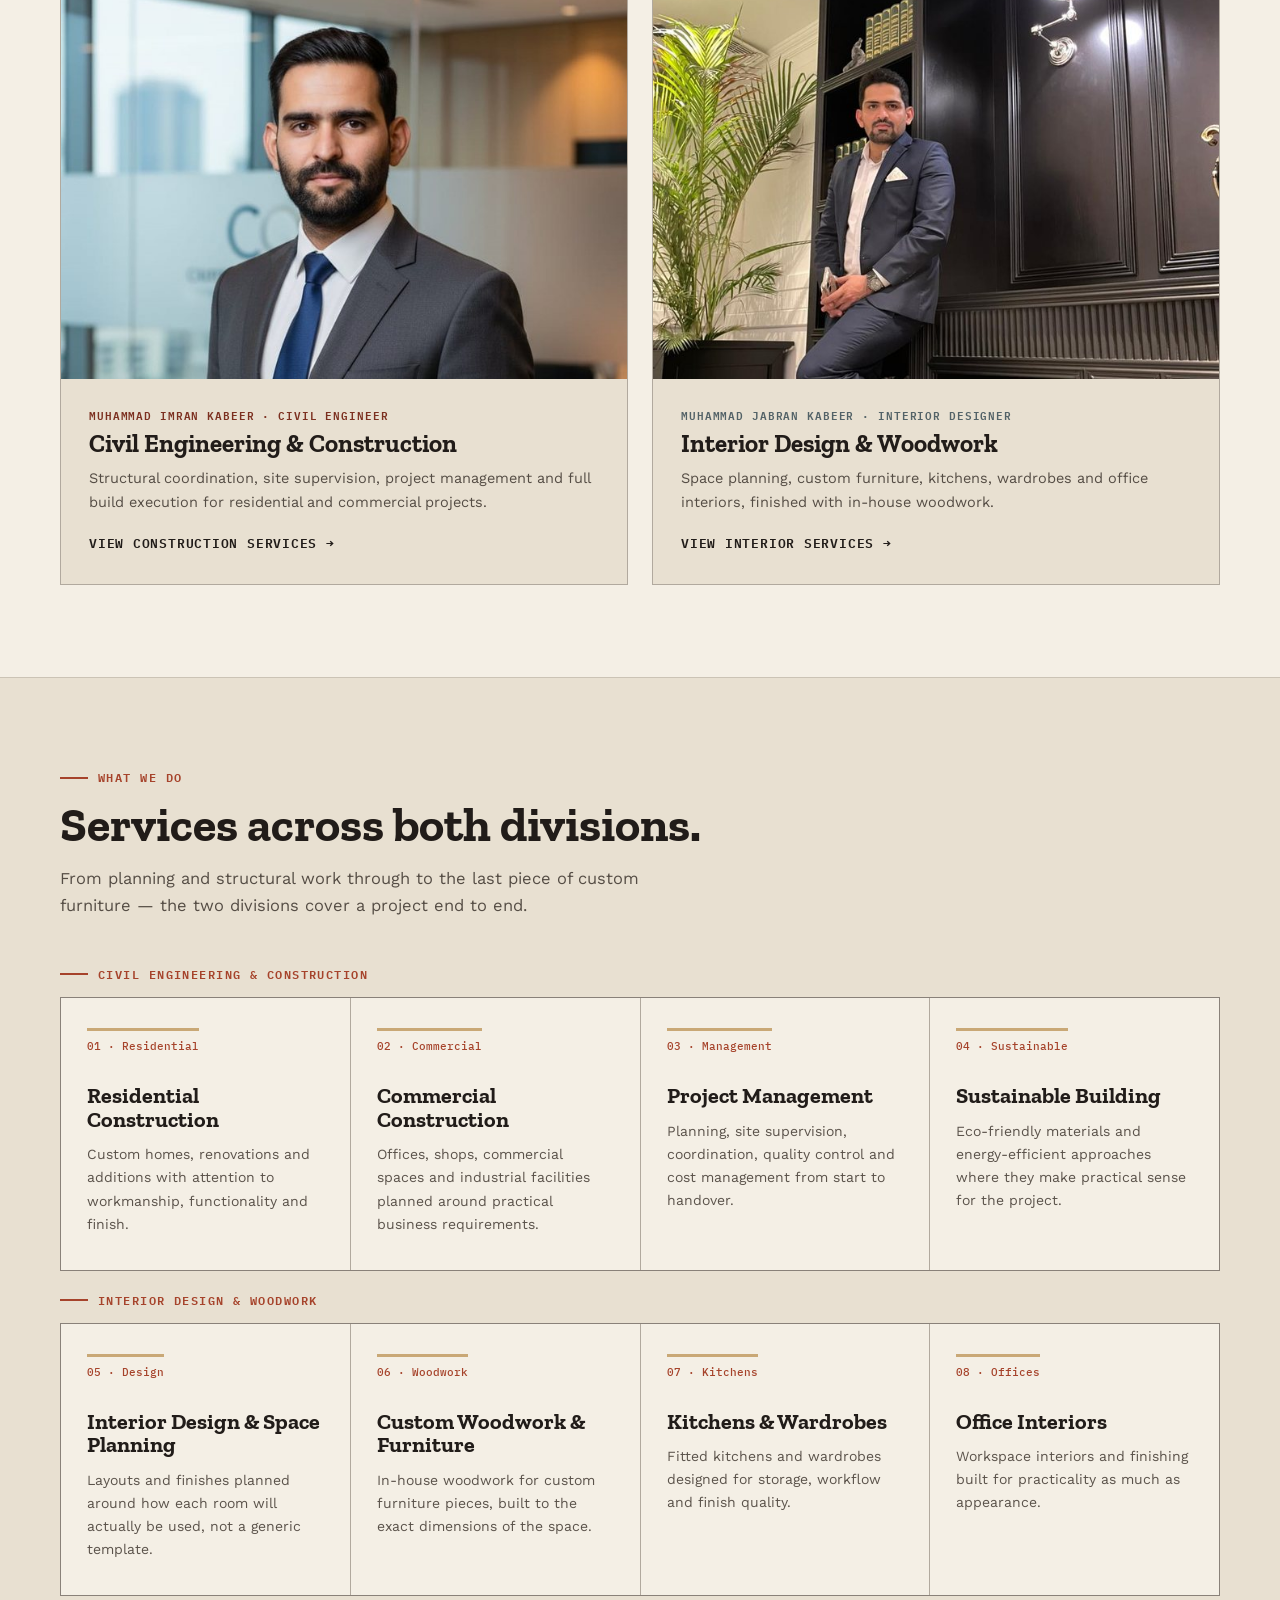
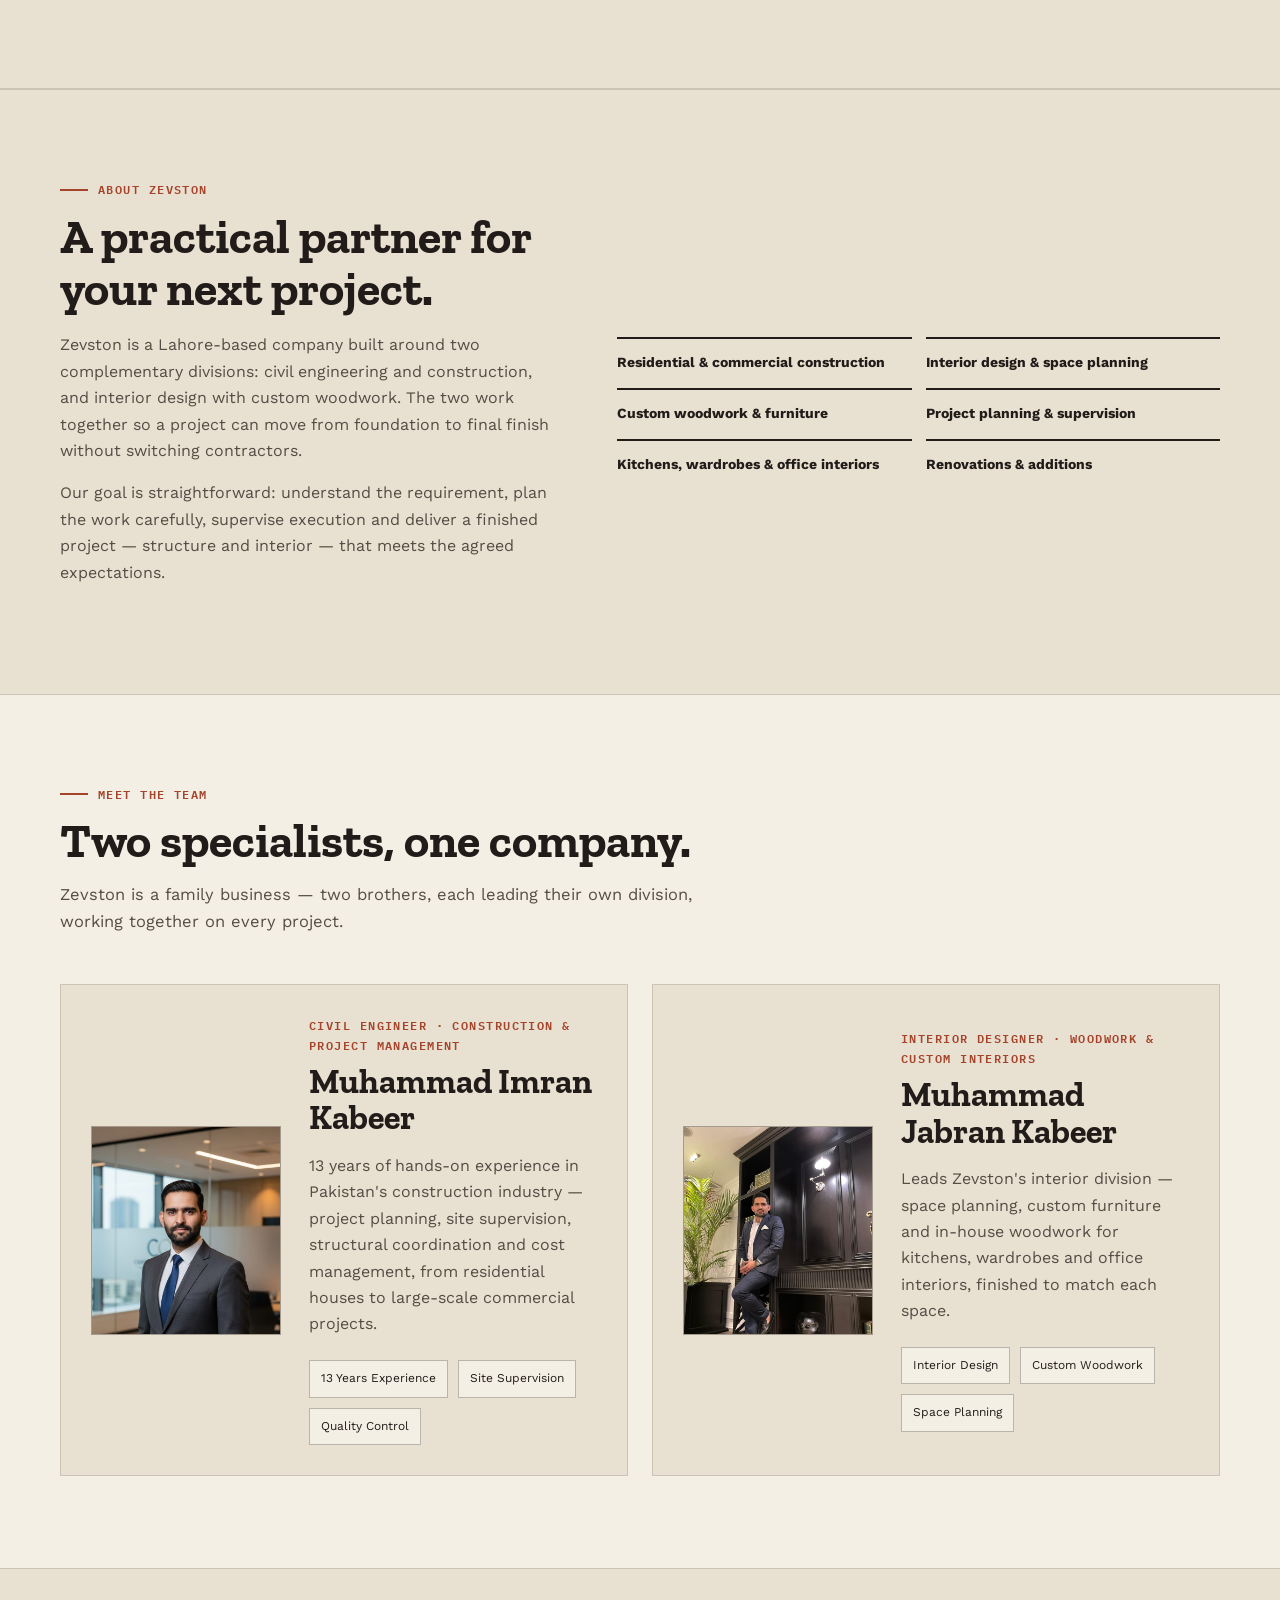
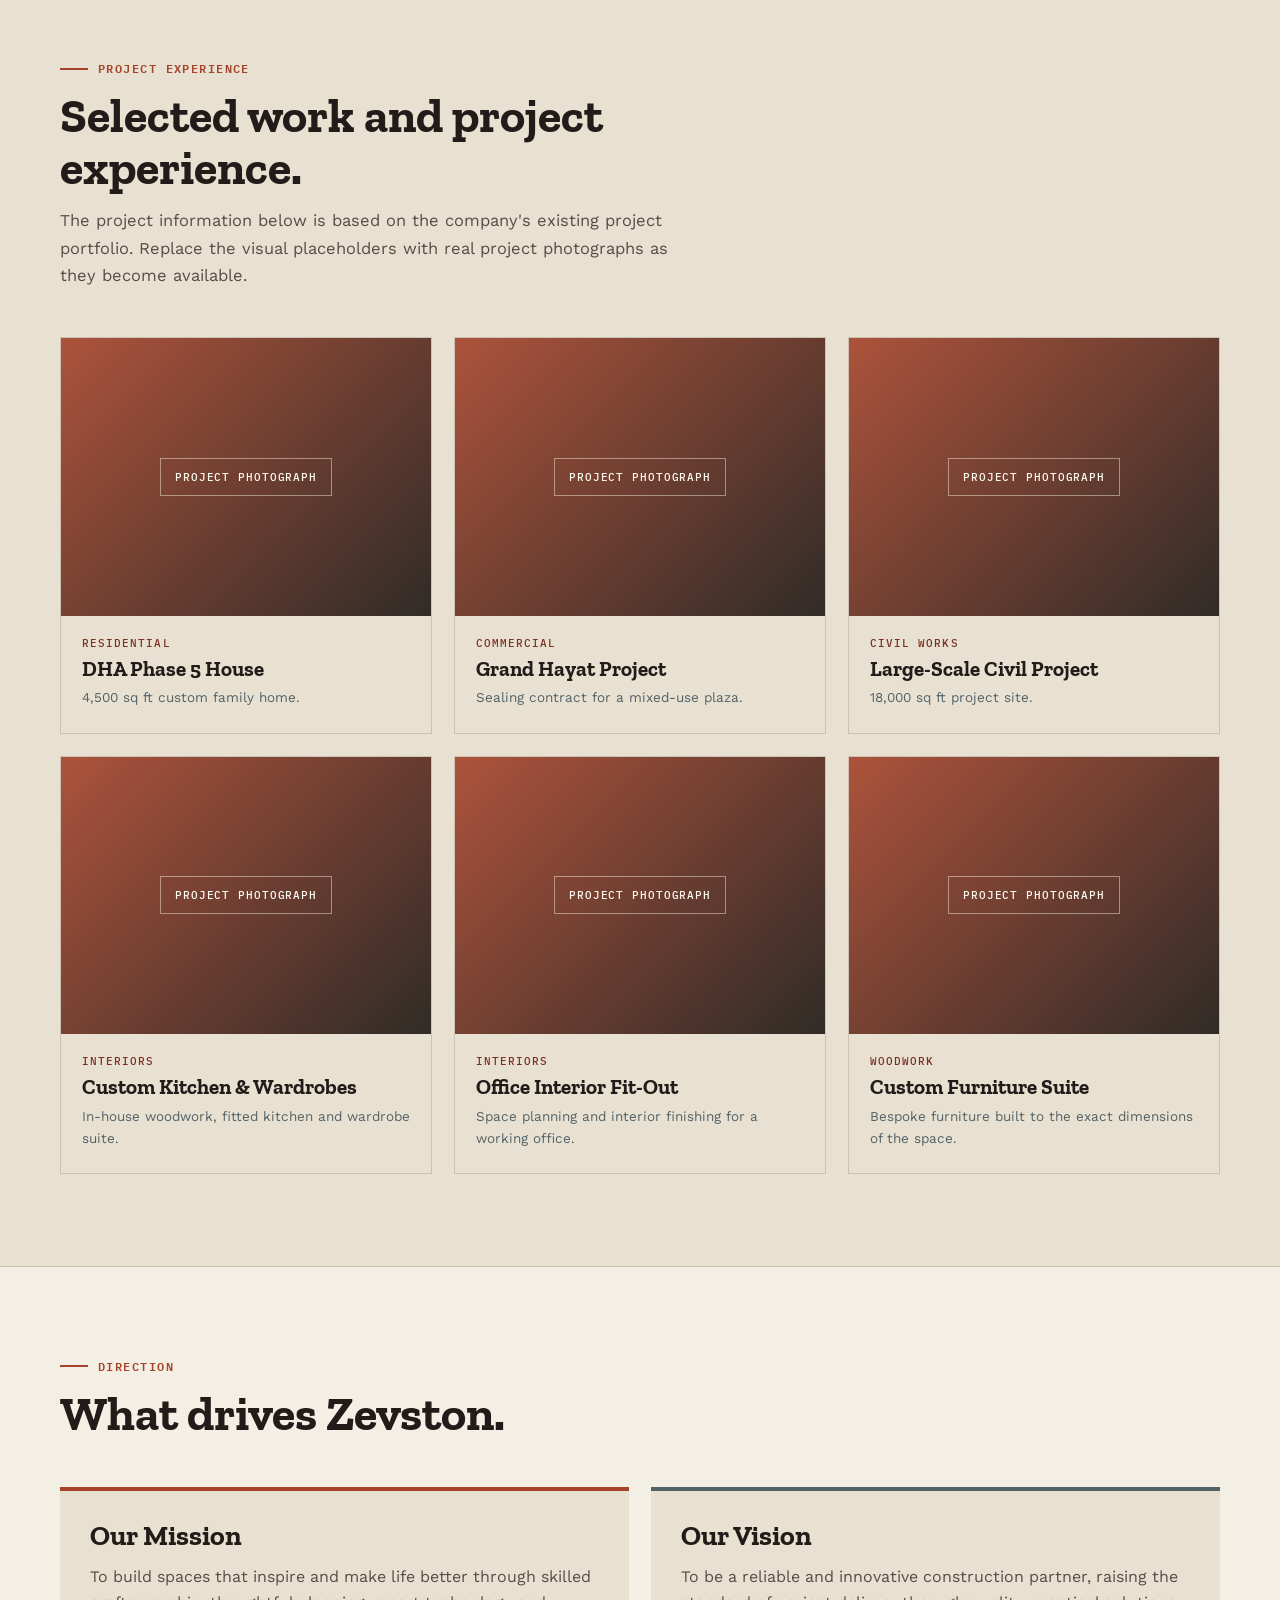
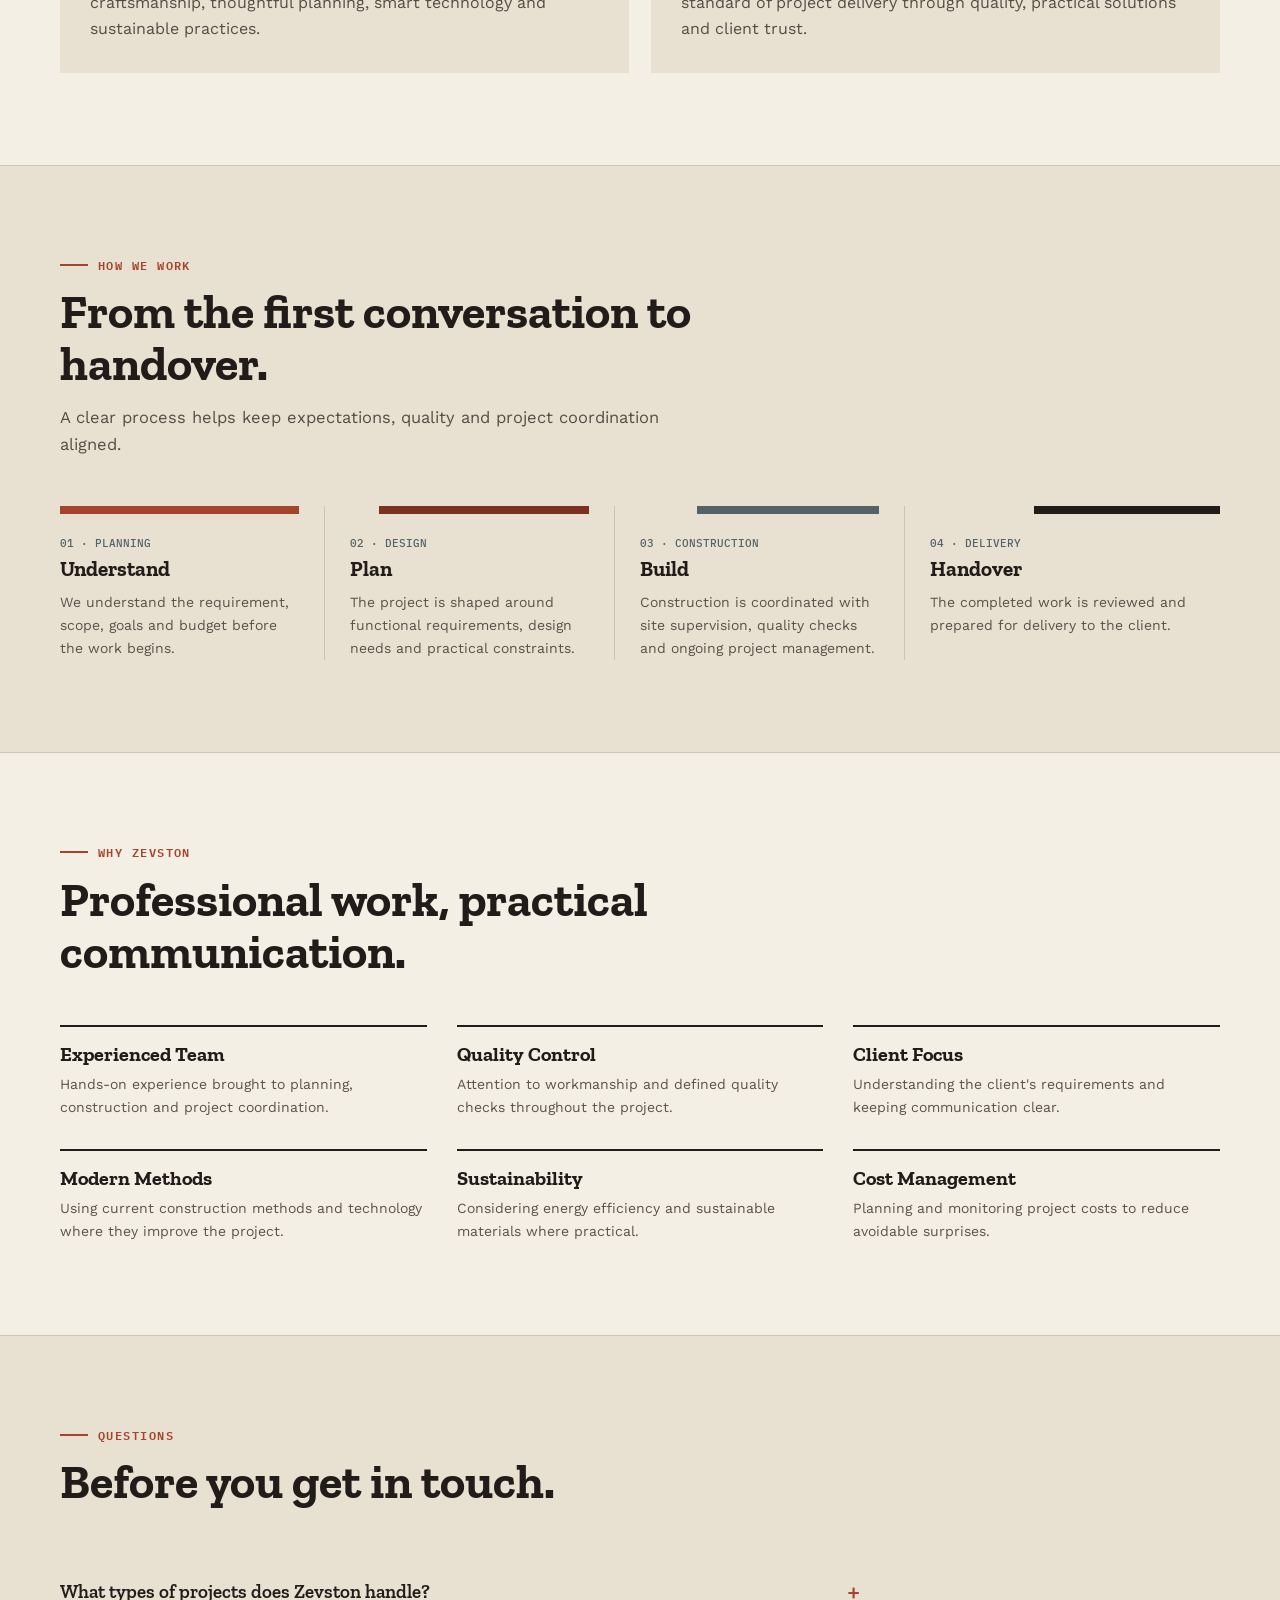
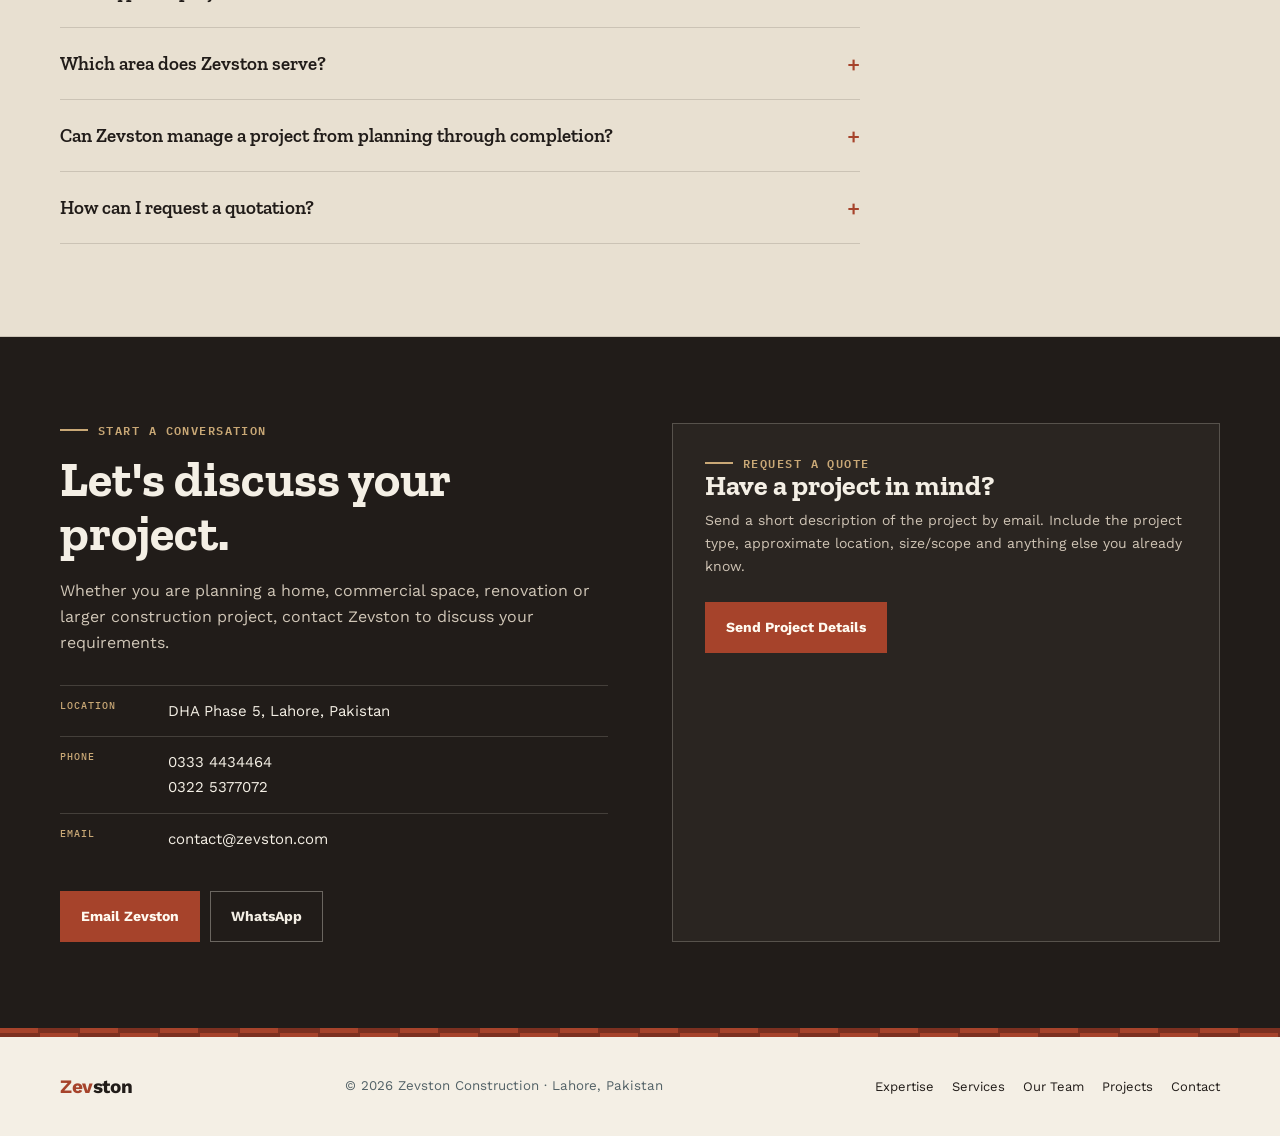
==== commit a6524fbe: "Remove 'images/' prefix from image sources" ====
--- a/index.html
+++ b/index.html
@@ -662,7 +662,7 @@
         <a class="division-card" href="#services">
           <div class="division-photo">
             <div class="division-tag">Construction</div>
-            <img src="images/imran.jpg" alt="Muhammad Imran Kabeer, Civil Engineer at Zevston">
+            <img src="imran.jpg" alt="Muhammad Imran Kabeer, Civil Engineer at Zevston">
           </div>
           <div class="division-body">
             <div class="who">Muhammad Imran Kabeer · Civil Engineer</div>
@@ -675,7 +675,7 @@
         <a class="division-card" href="#services">
           <div class="division-photo">
             <div class="division-tag">Interiors</div>
-            <img src="images/jabran.jpg" alt="Muhammad Jabran Kabeer, Interior Designer at Zevston">
+            <img src="jabran.jpg" alt="Muhammad Jabran Kabeer, Interior Designer at Zevston">
           </div>
           <div class="division-body">
             <div class="who">Muhammad Jabran Kabeer · Interior Designer</div>
@@ -803,7 +803,7 @@
         <div class="leader">
           <div class="founder-photo">
             <img
-              src="images/imran.jpg"
+              src="imran.jpg"
               alt="Muhammad Imran Kabeer, Civil Engineer and Construction Lead at Zevston"
               onerror="this.style.display='none';document.getElementById('founder-fallback-1').style.display='grid';"
             >
@@ -828,7 +828,7 @@
         <div class="leader">
           <div class="founder-photo">
             <img
-              src="images/jabran.jpg"
+              src="jabran.jpg"
               alt="Muhammad Jabran Kabeer, Interior Designer at Zevston"
               onerror="this.style.display='none';document.getElementById('founder-fallback-2').style.display='grid';"
             >
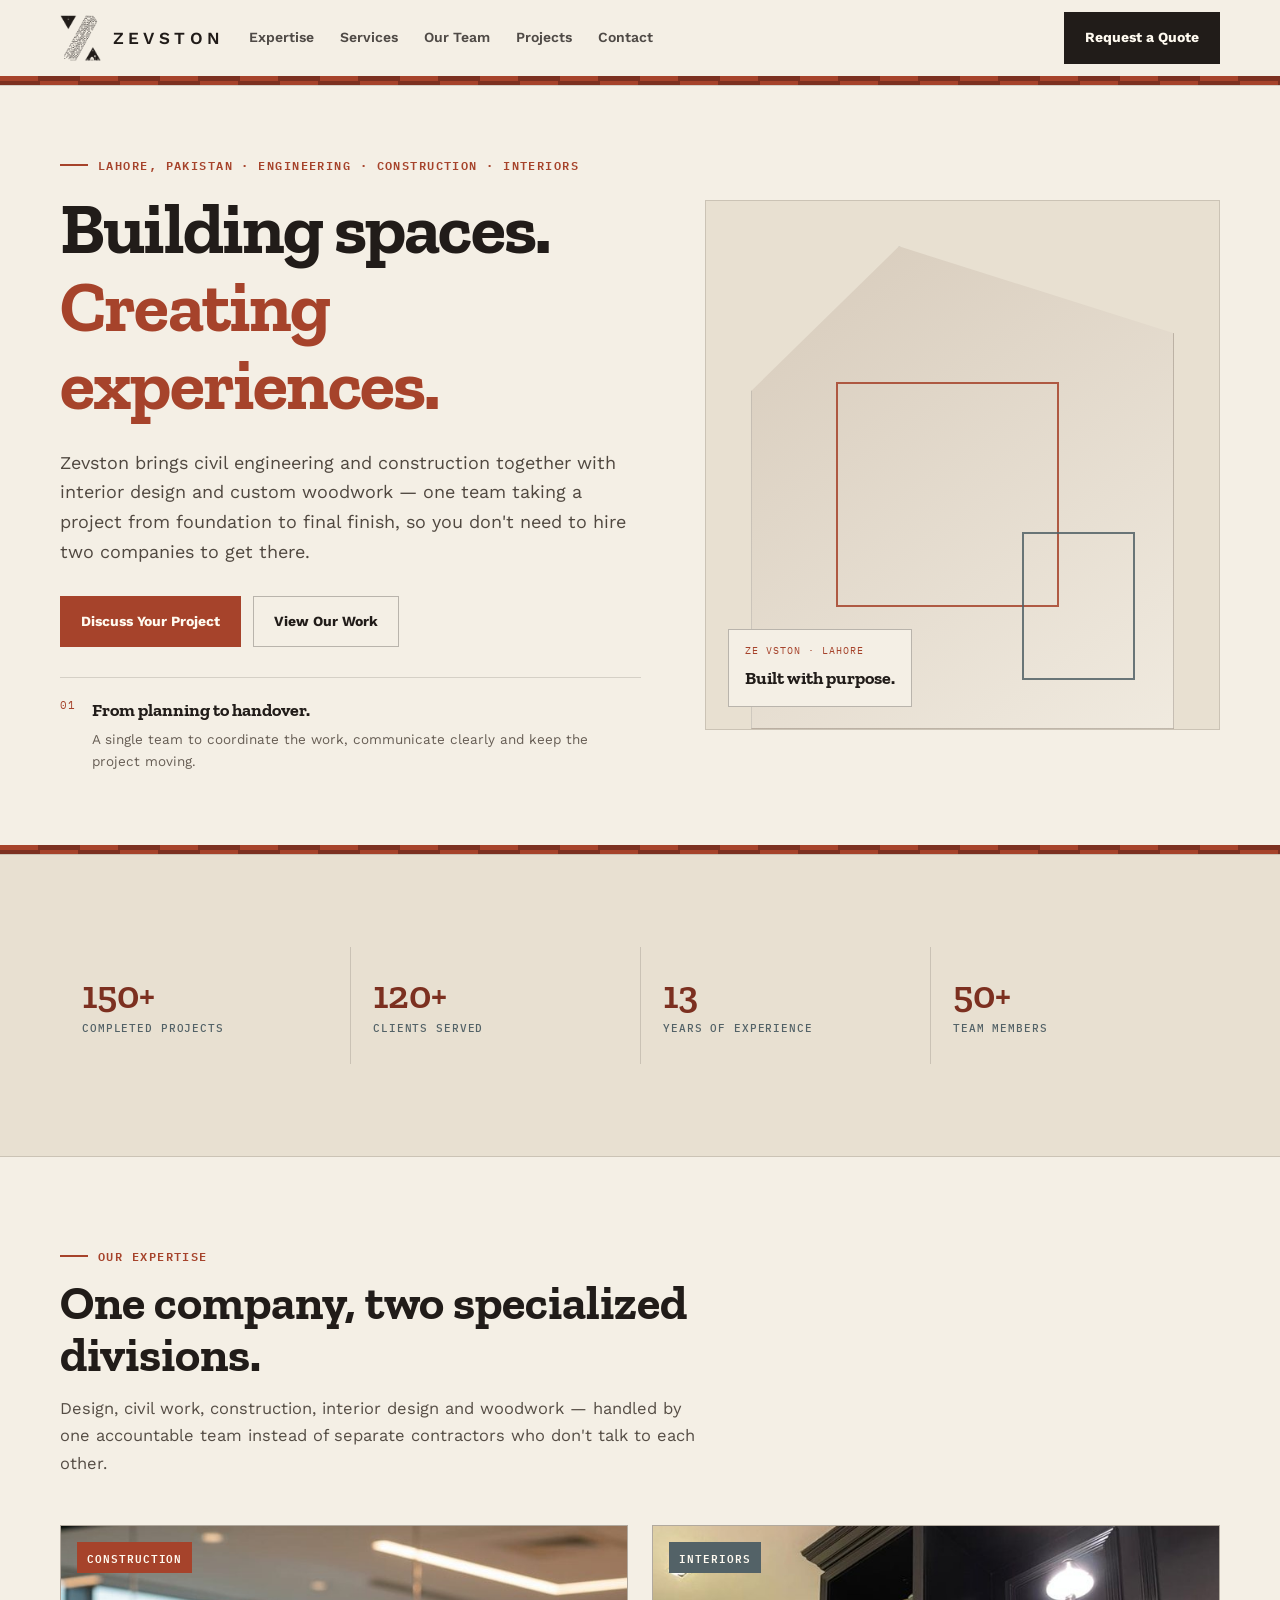
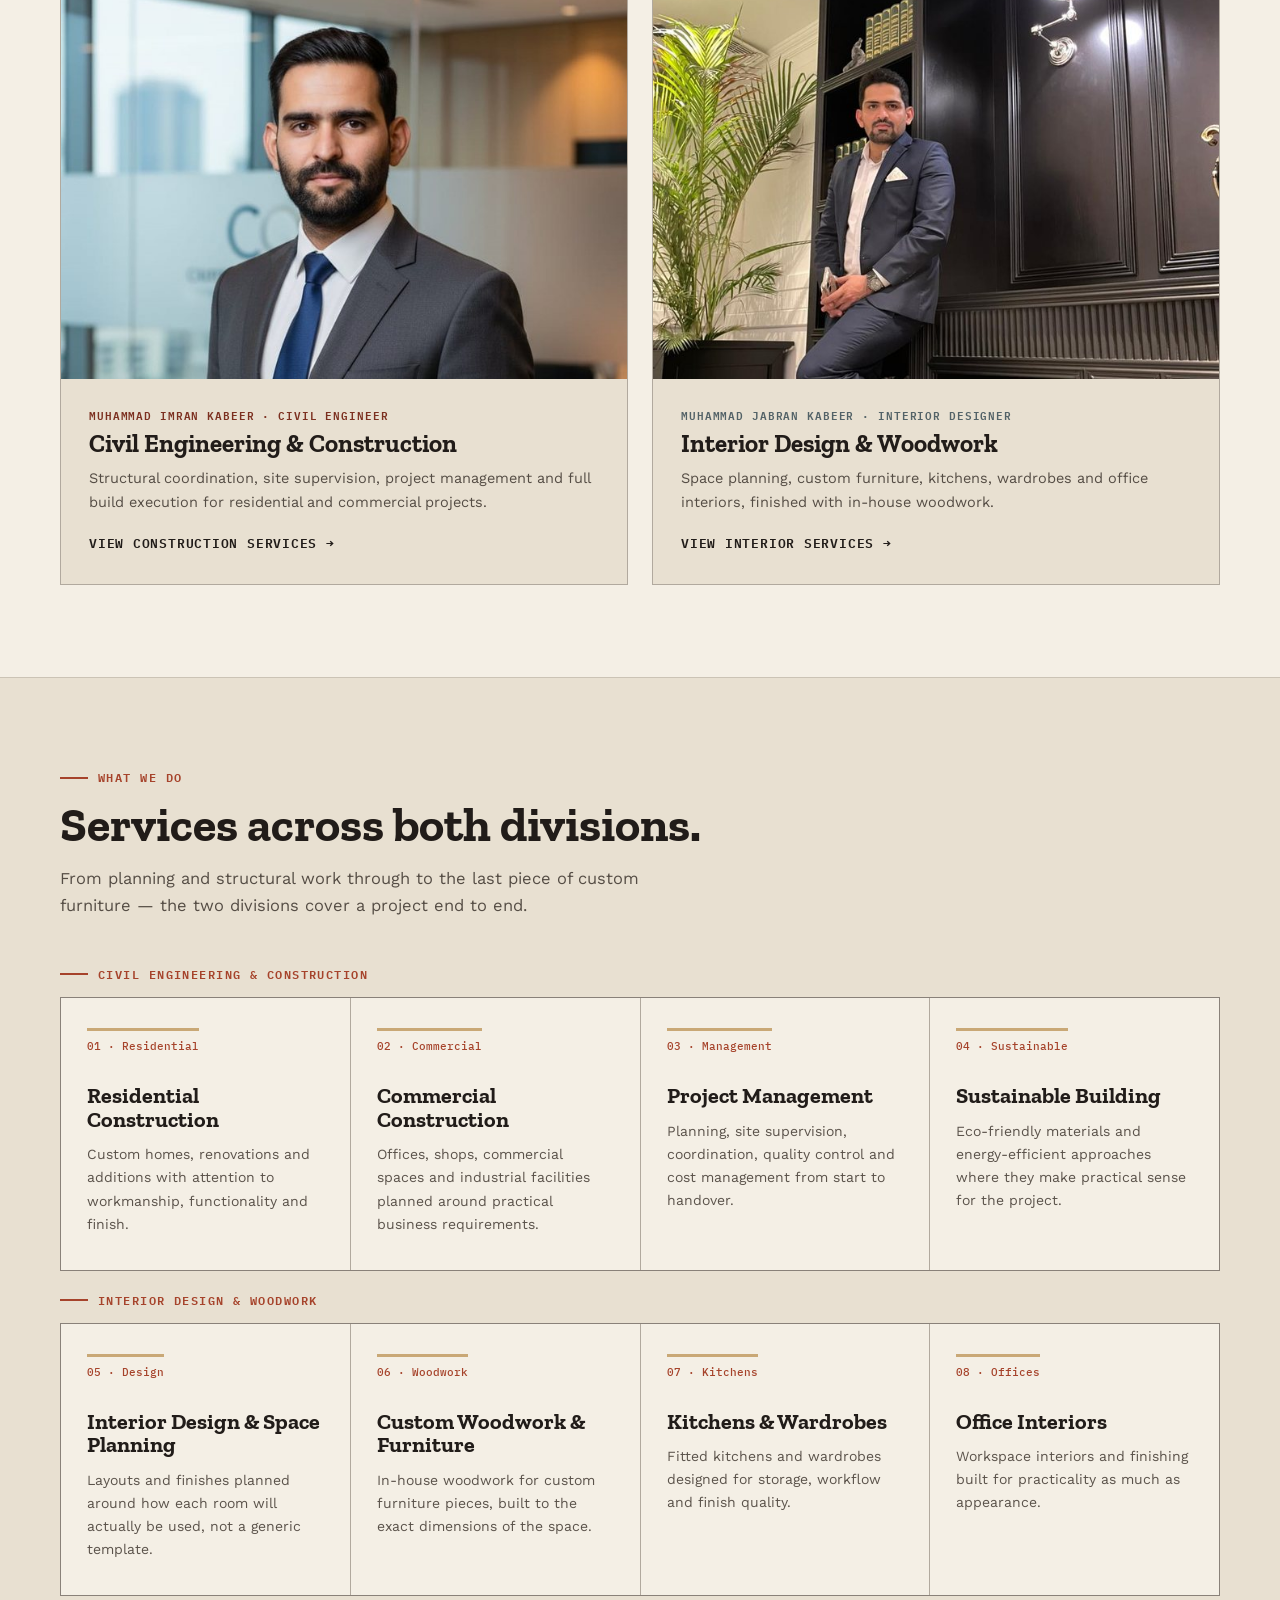
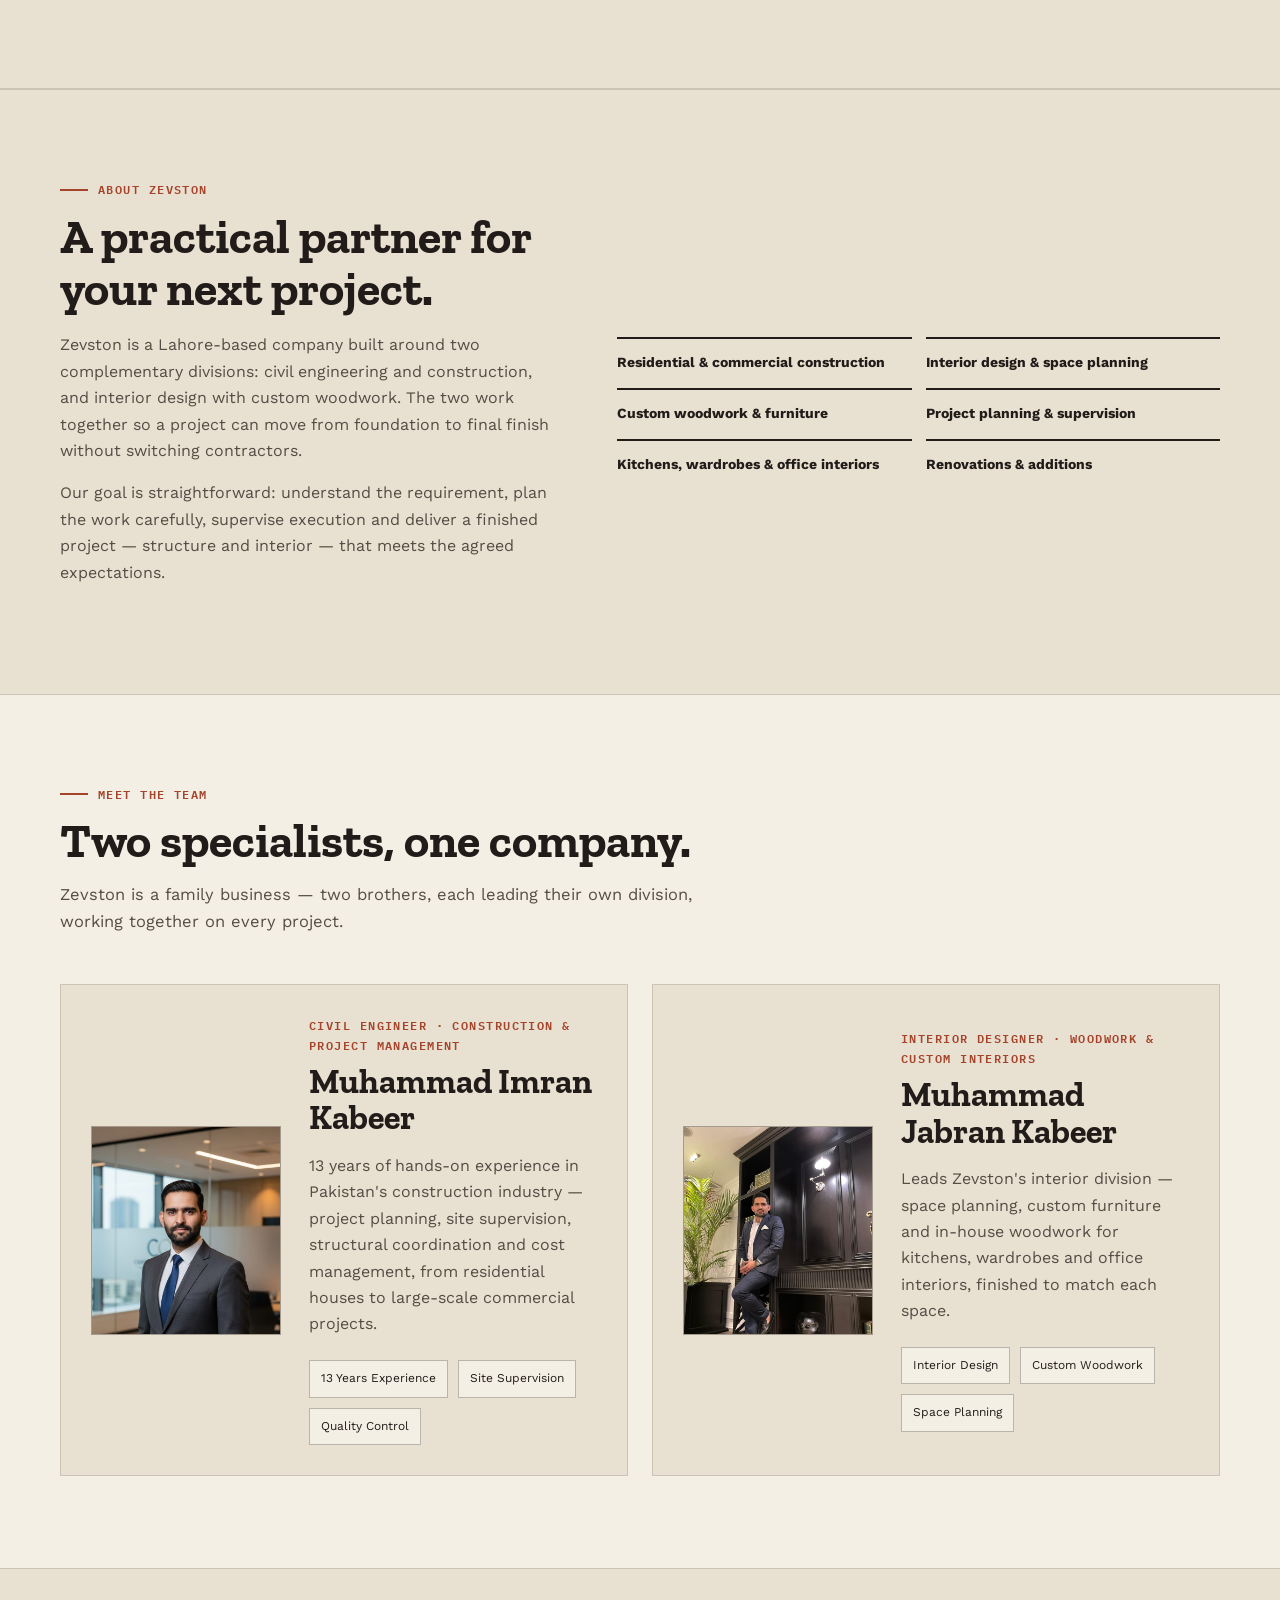
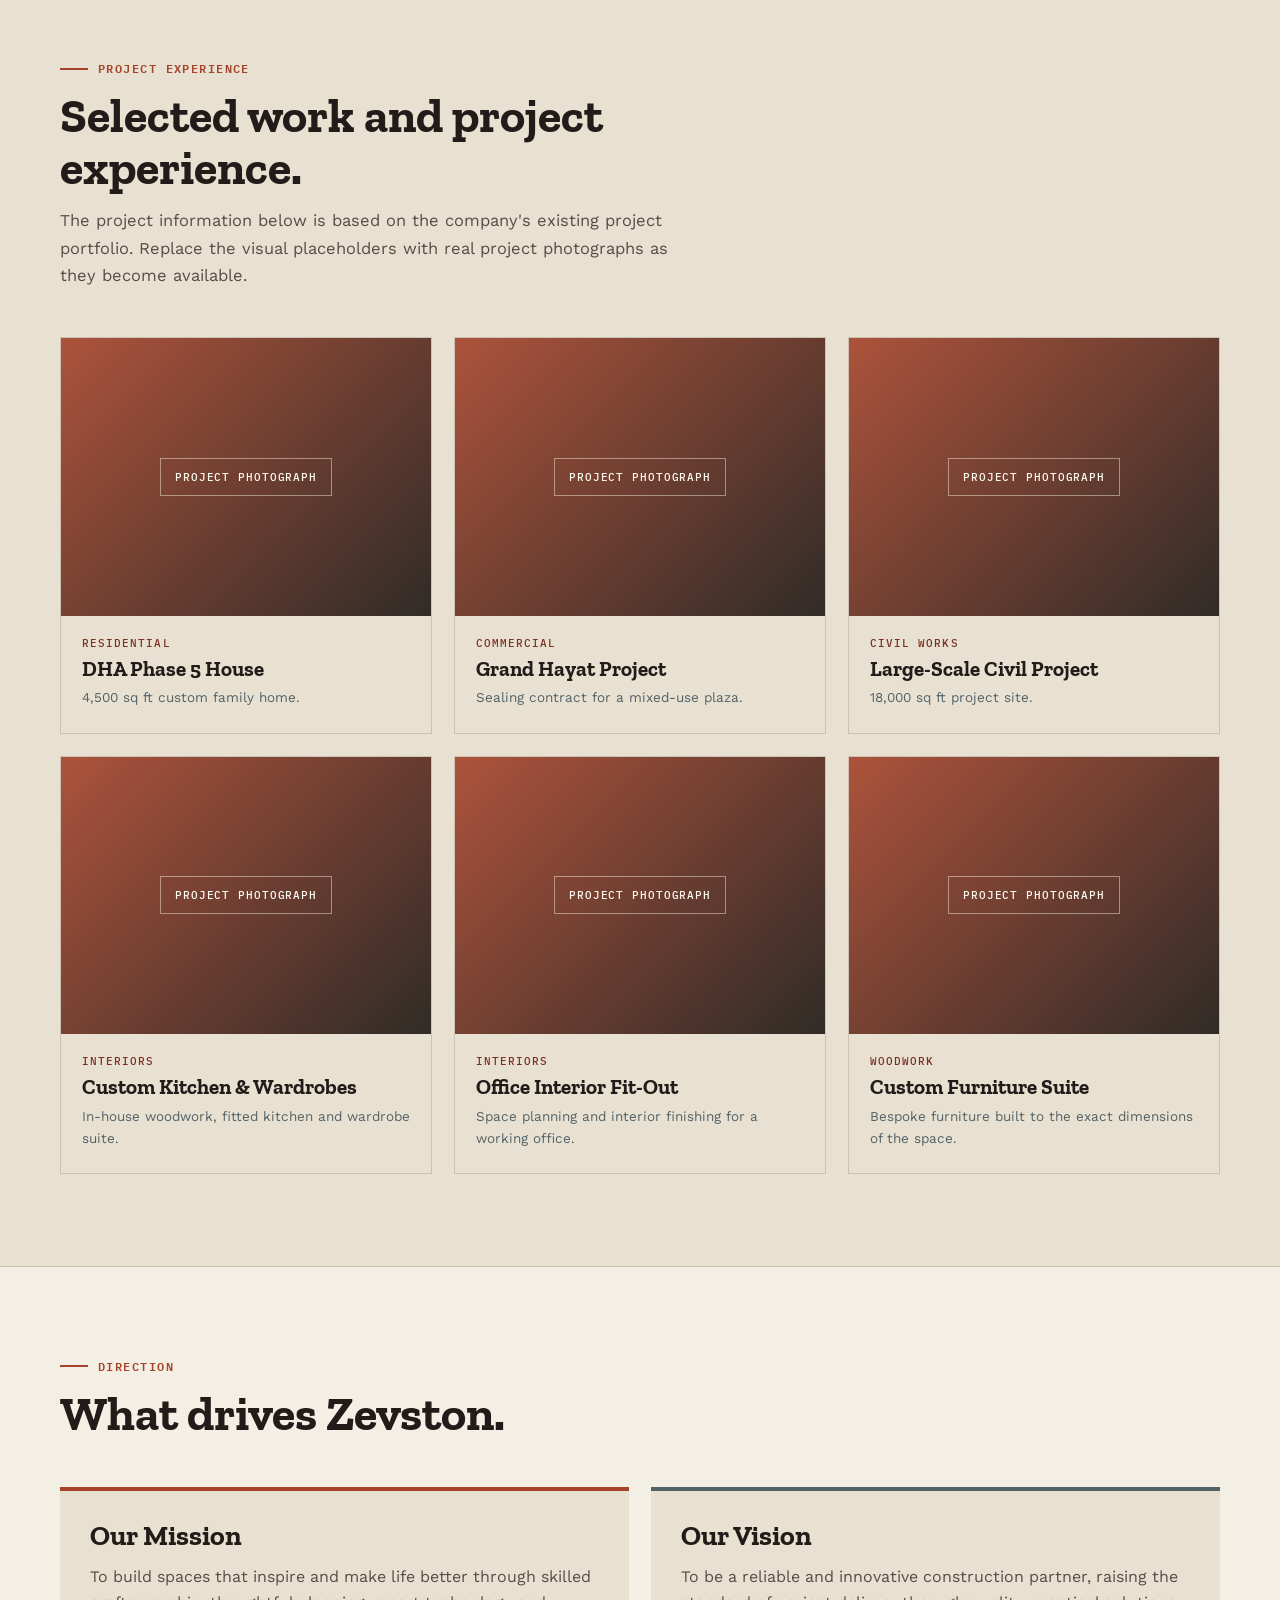
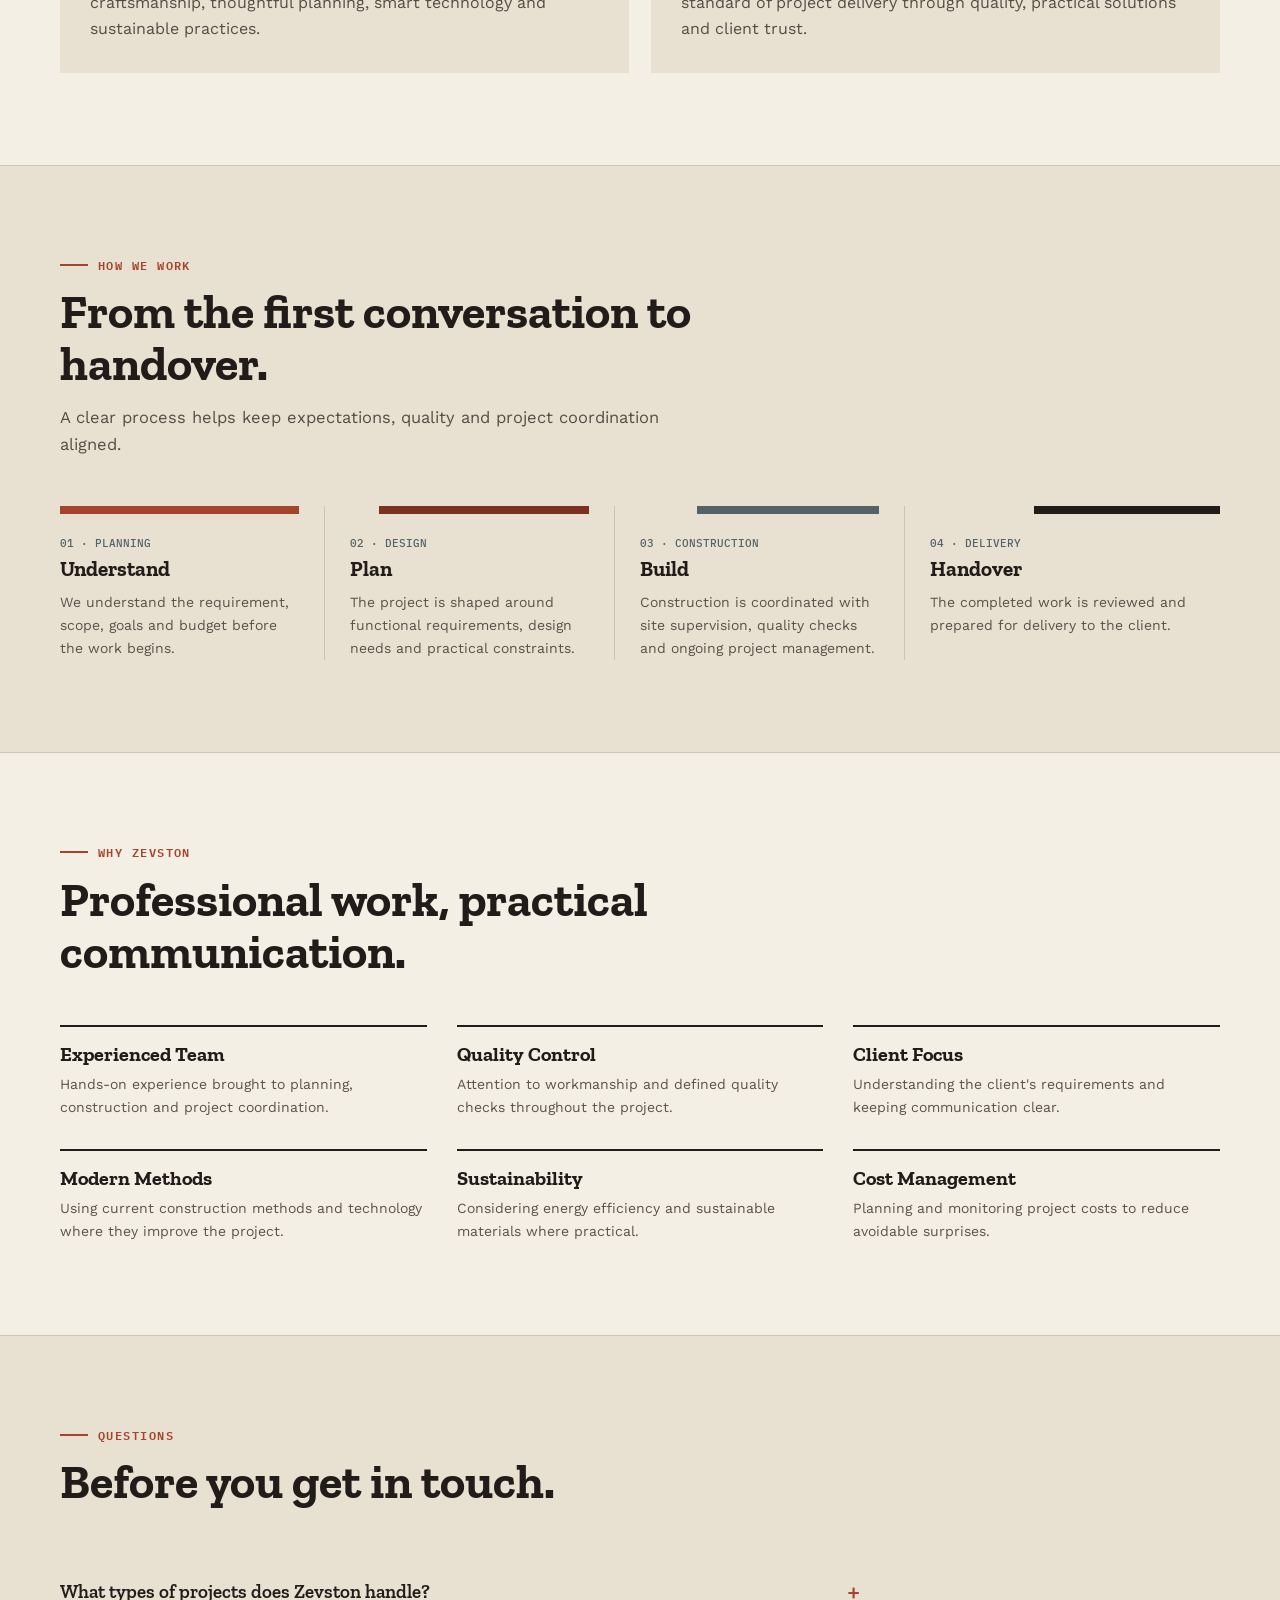
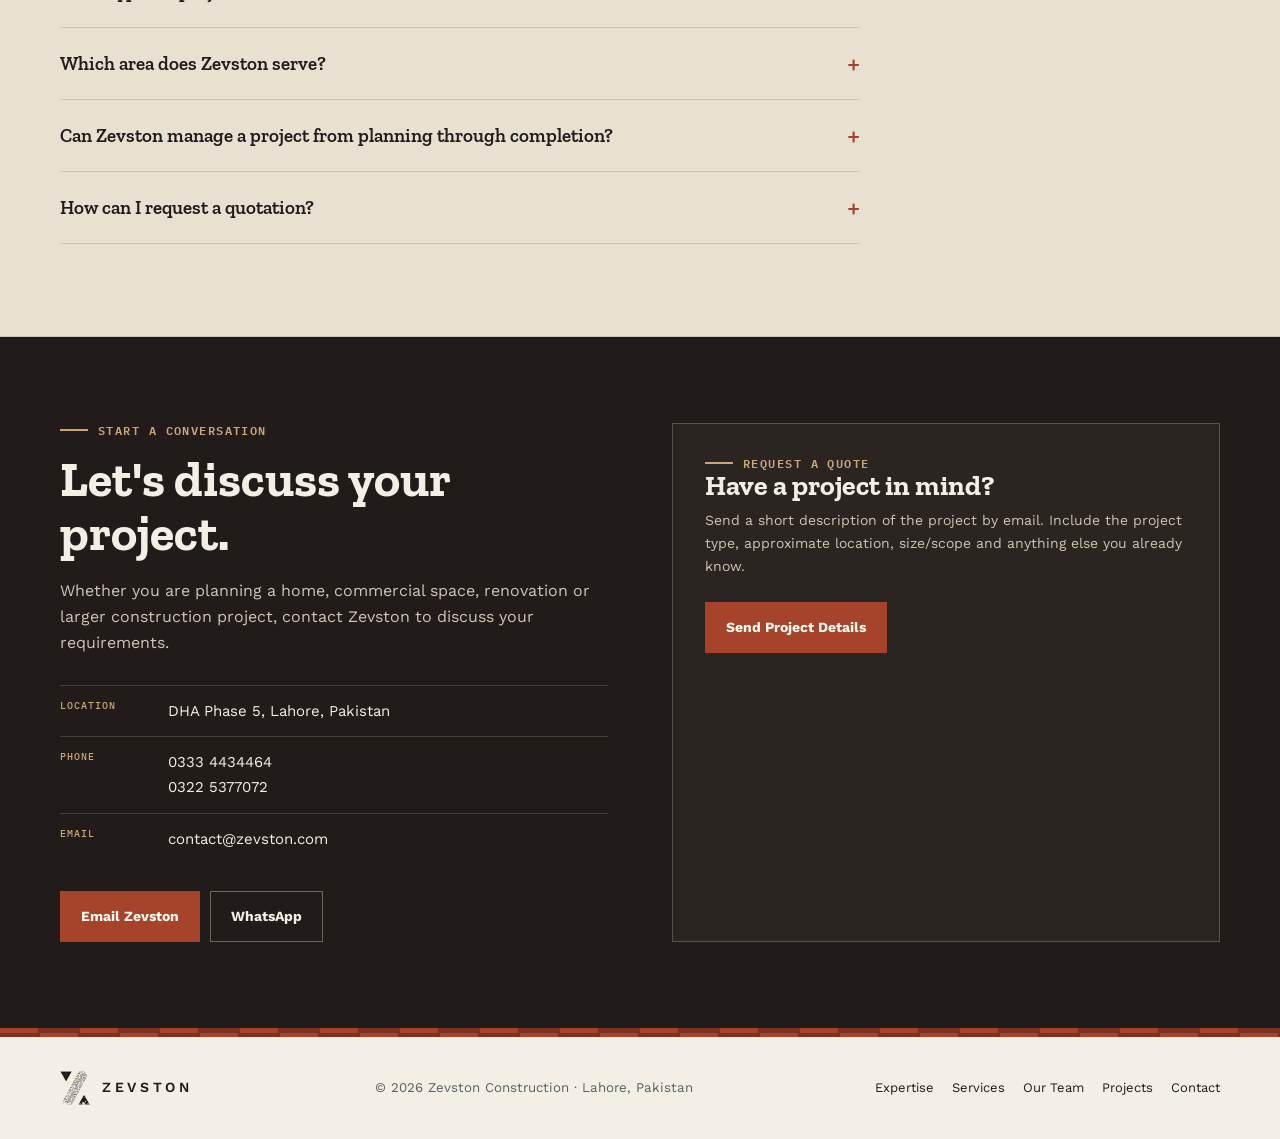
==== commit 9669f7b4: "Add logo, favicon and social image" ====
--- a/index.html
+++ b/index.html
@@ -3,6 +3,9 @@
 <head>
   <meta charset="UTF-8">
   <meta name="viewport" content="width=device-width, initial-scale=1">
+  <link rel="icon" type="image/png" href="favicon.png">
+  <link rel="apple-touch-icon" href="favicon.png">
+  <meta property="og:image" content="https://zevston.com/og-image.png">
   <title>Zevston | Engineering, Construction & Interiors in Lahore</title>
   <meta name="description" content="Zevston delivers residential and commercial construction alongside interior design and custom woodwork — two specialized divisions, one team, in Lahore, Pakistan.">
   <meta name="theme-color" content="#211C19">
@@ -93,13 +96,23 @@
       gap:24px;
     }
     .brand{
+      display:inline-flex;
+      align-items:center;
+      gap:12px;
       text-decoration:none;
-      font-size:25px;
-      font-weight:700;
-      letter-spacing:-.02em;
       white-space:nowrap;
-    }
-    .brand .accent{color:var(--brick)}
+      color:var(--ink);
+    }
+    .brand img{height:46px;width:auto;display:block}
+    .brand .word{
+      font-family:"Work Sans",sans-serif;
+      font-weight:600;
+      font-size:17px;
+      letter-spacing:.26em;
+      text-transform:uppercase;
+    }
+    .brand.sm img{height:34px}
+    .brand.sm .word{font-size:14px}
     nav.links{
       display:flex;
       align-items:center;
@@ -569,7 +582,7 @@
 <body>
 <header id="site-header">
   <div class="wrap nav">
-    <a class="brand" href="#top" aria-label="Zevston home"><span class="accent">Zev</span>ston</a>
+    <a class="brand" href="#top" aria-label="Zevston home"><img src="logo-mark.png" alt=""><span class="word">Zevston</span></a>
 
     <nav class="links" id="main-nav" aria-label="Main navigation">
       <a href="#expertise">Expertise</a>
@@ -1131,7 +1144,7 @@
 
 <footer>
   <div class="wrap footer-grid">
-    <a class="brand" href="#top" style="font-size:19px;text-decoration:none"><span class="accent">Zev</span>ston</a>
+    <a class="brand sm" href="#top" aria-label="Zevston home"><img src="logo-mark.png" alt=""><span class="word">Zevston</span></a>
     <small>© 2026 Zevston Construction · Lahore, Pakistan</small>
     <div class="footer-links">
       <a href="#expertise">Expertise</a>
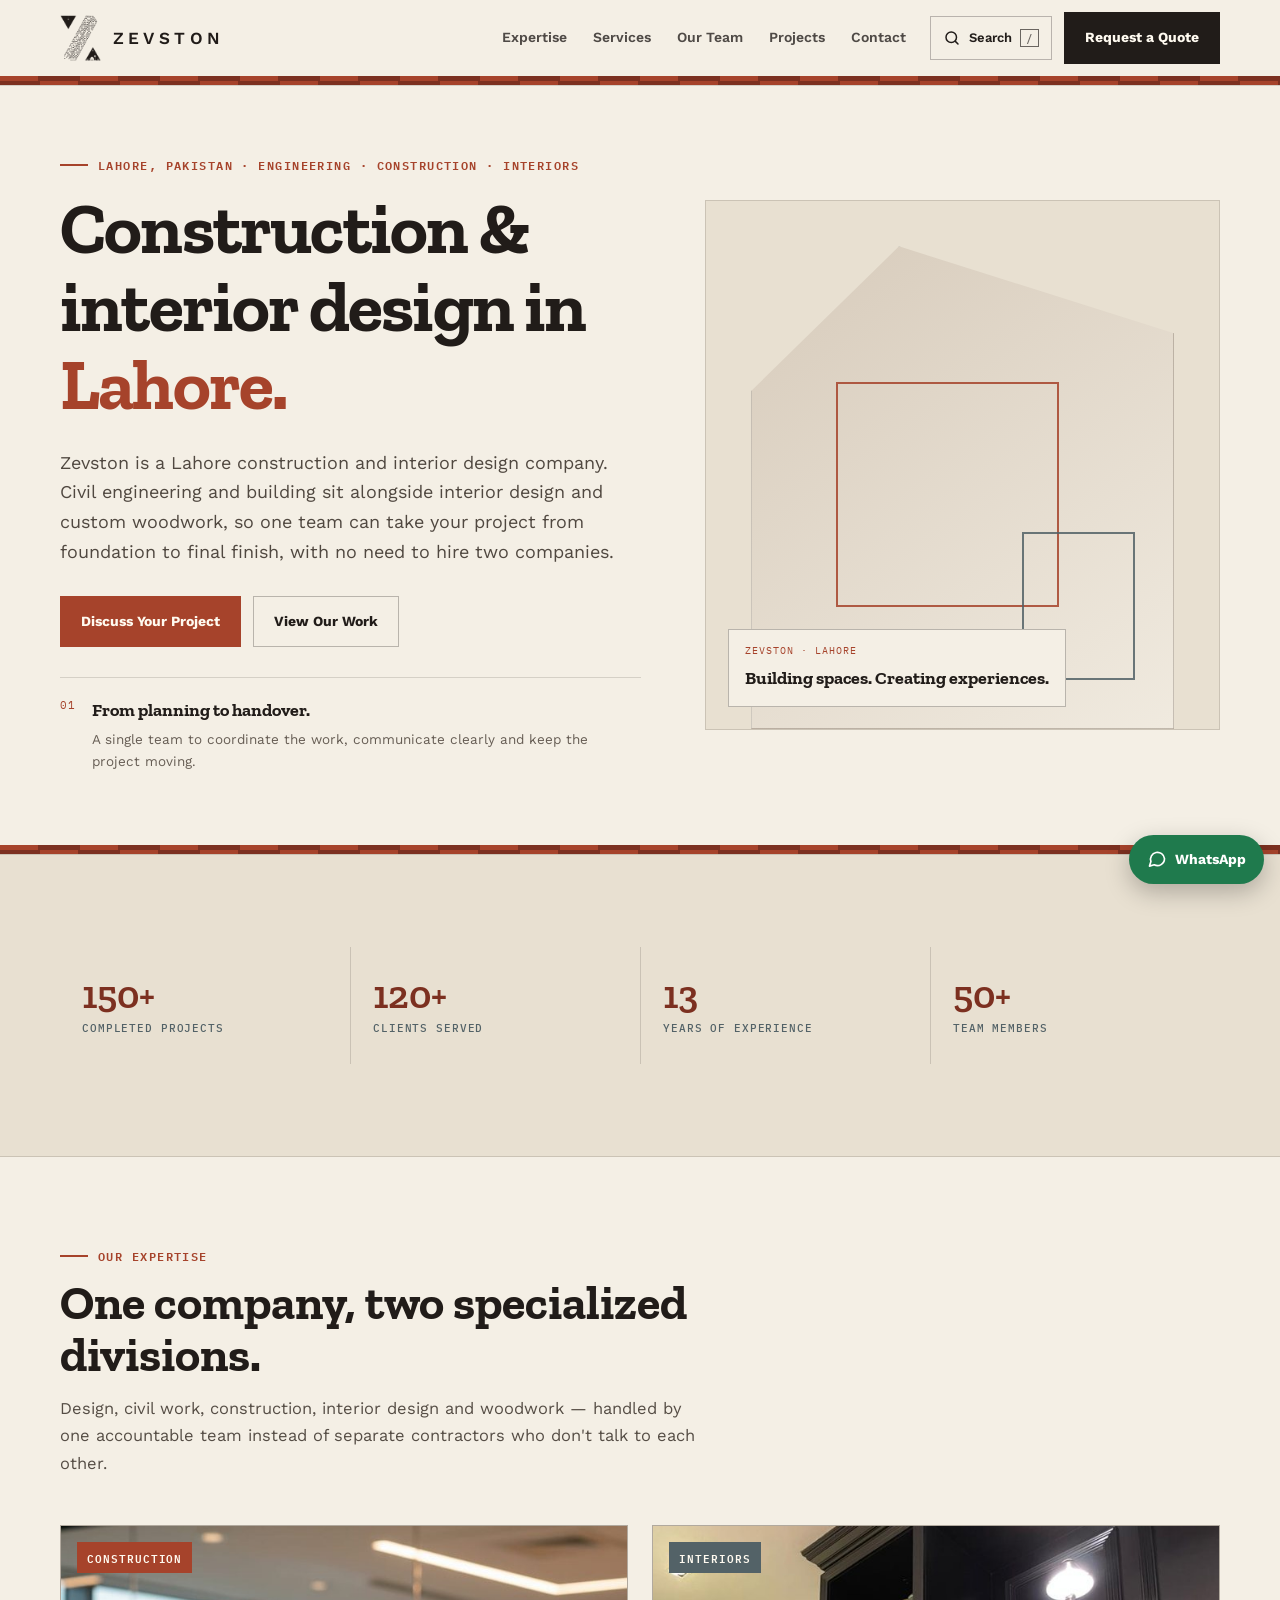
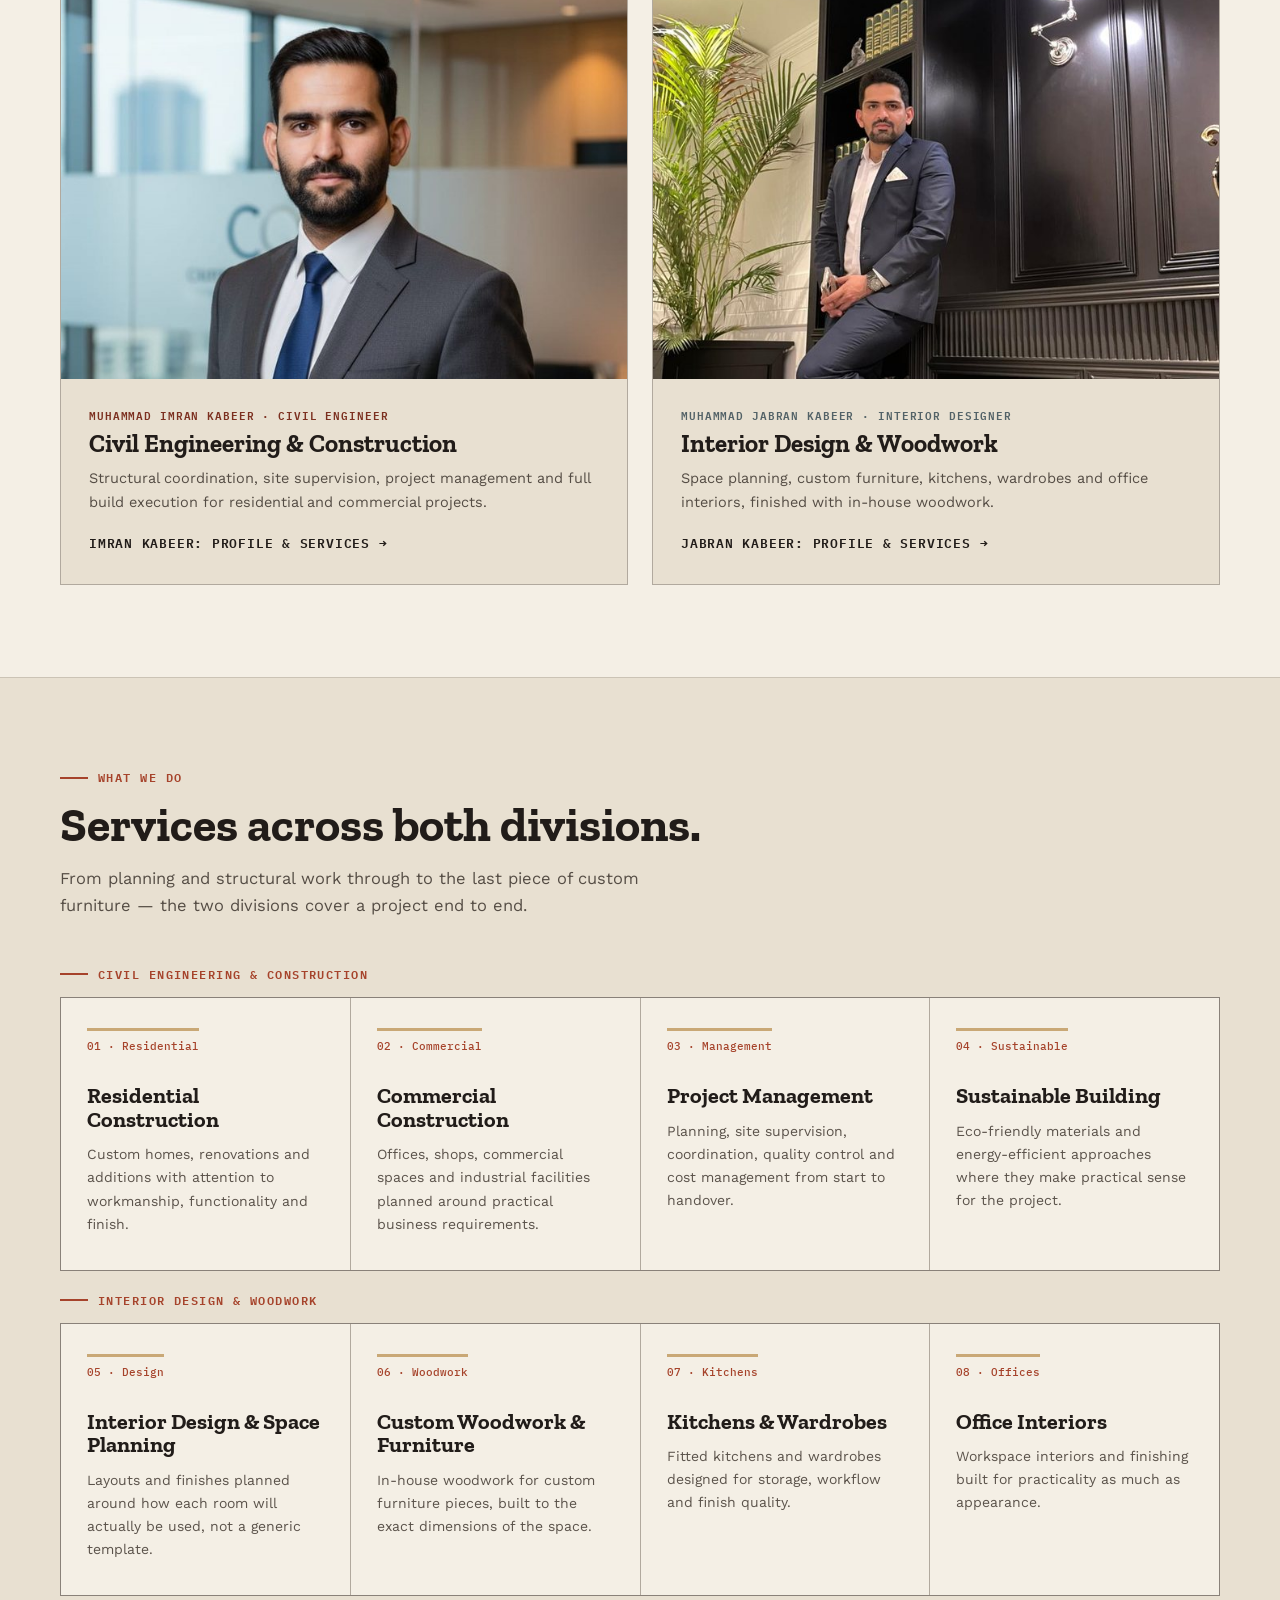
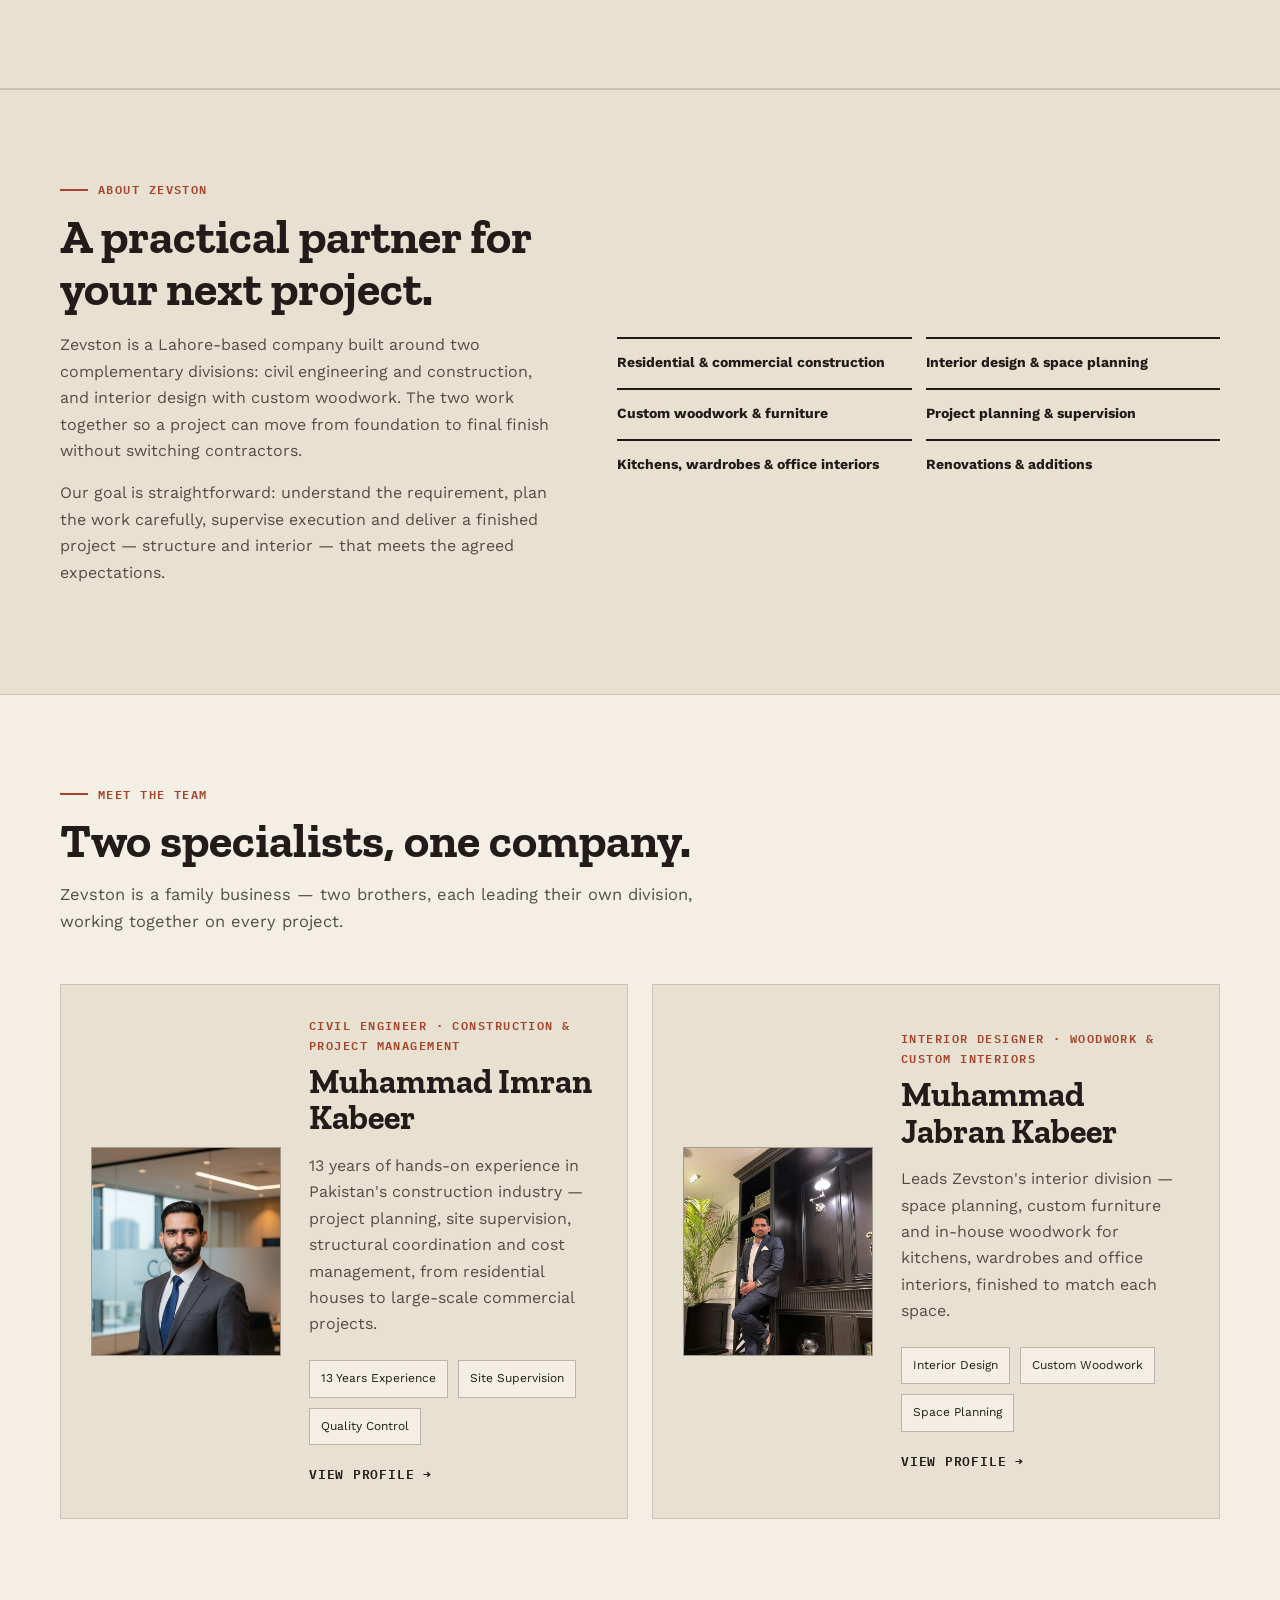
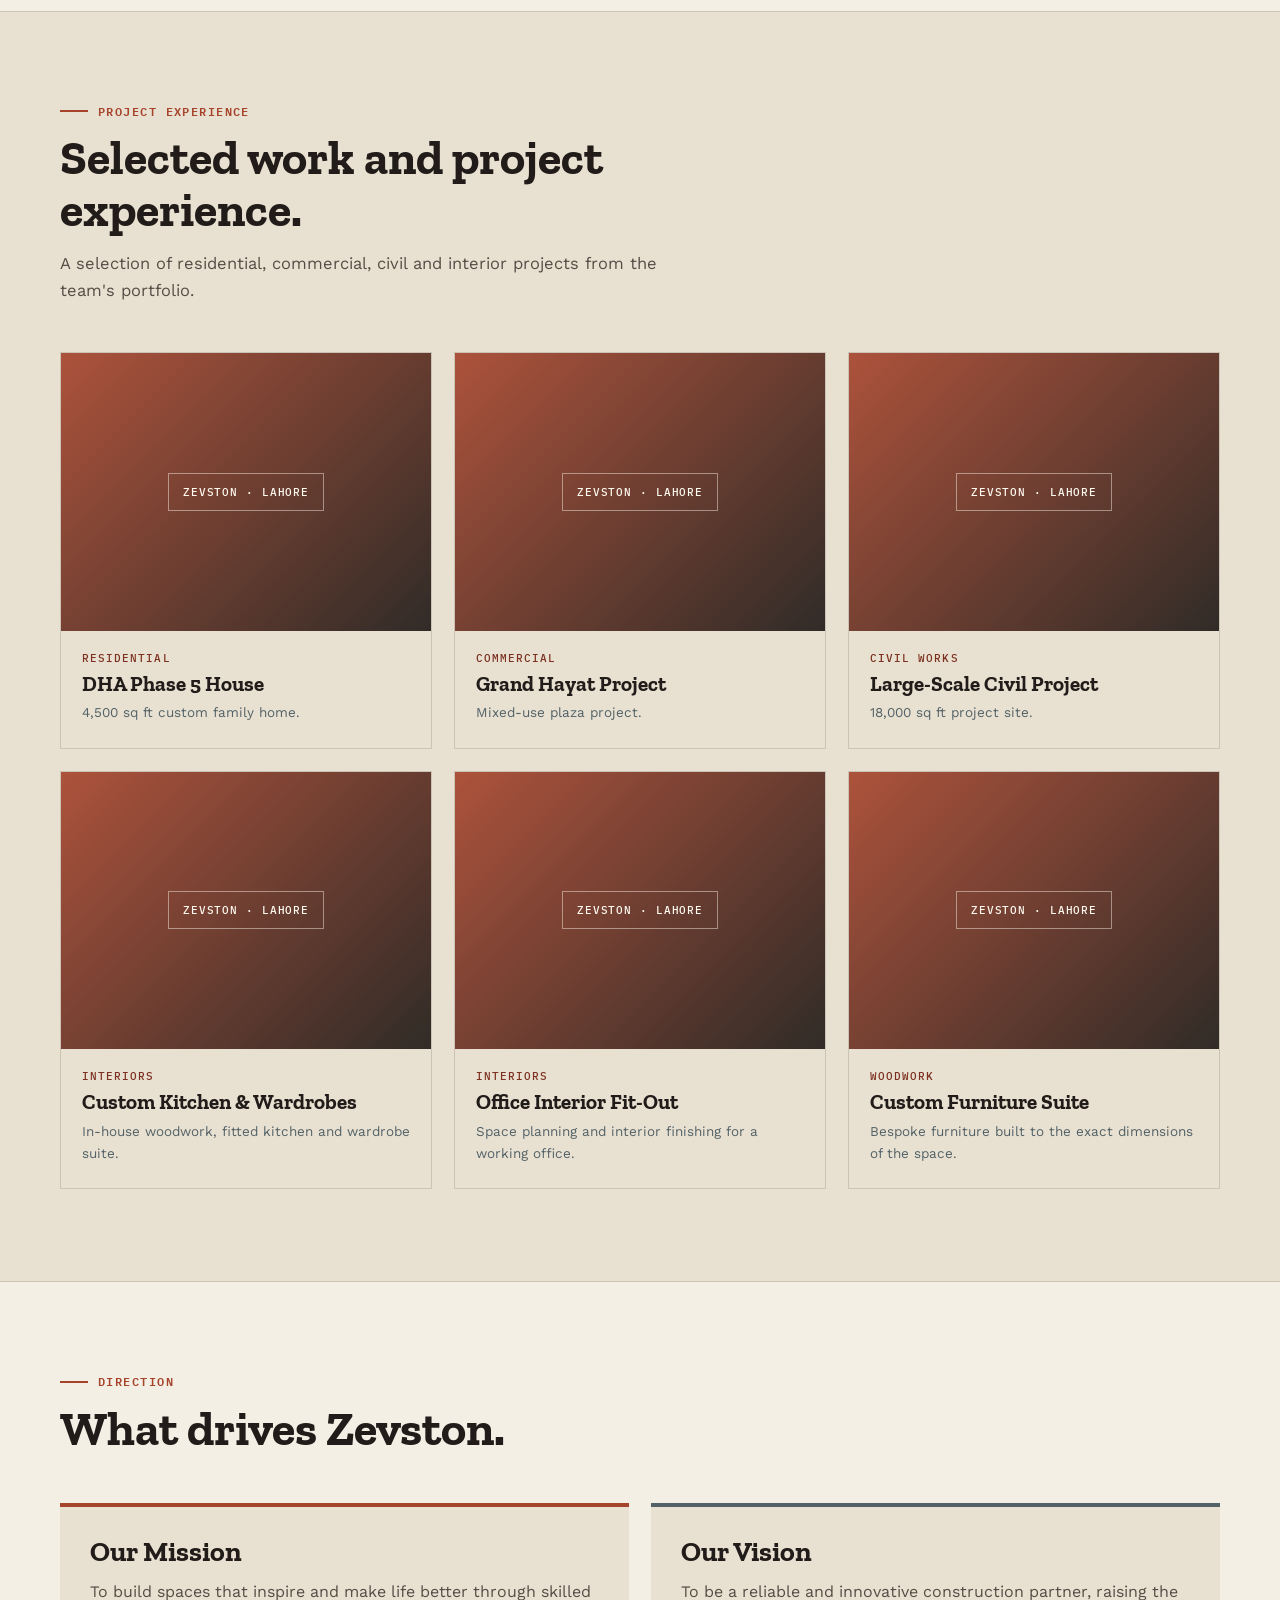
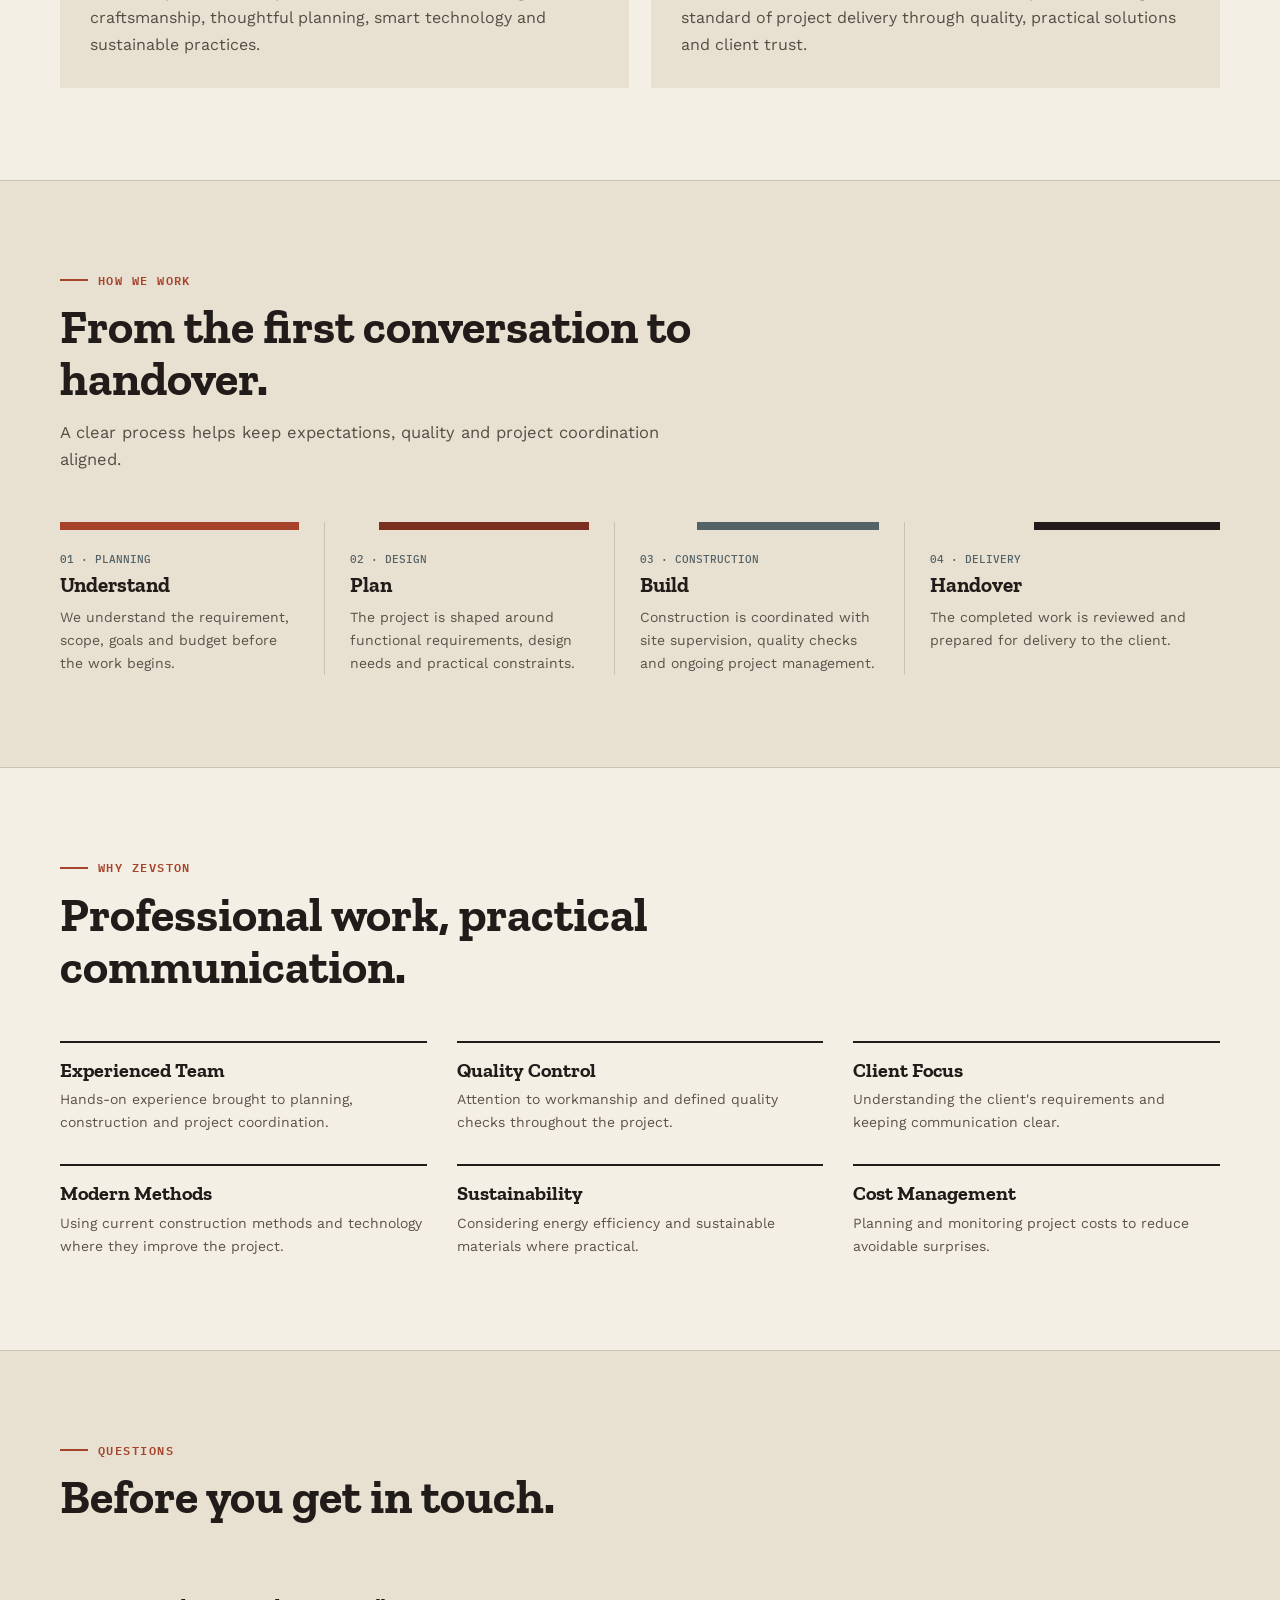
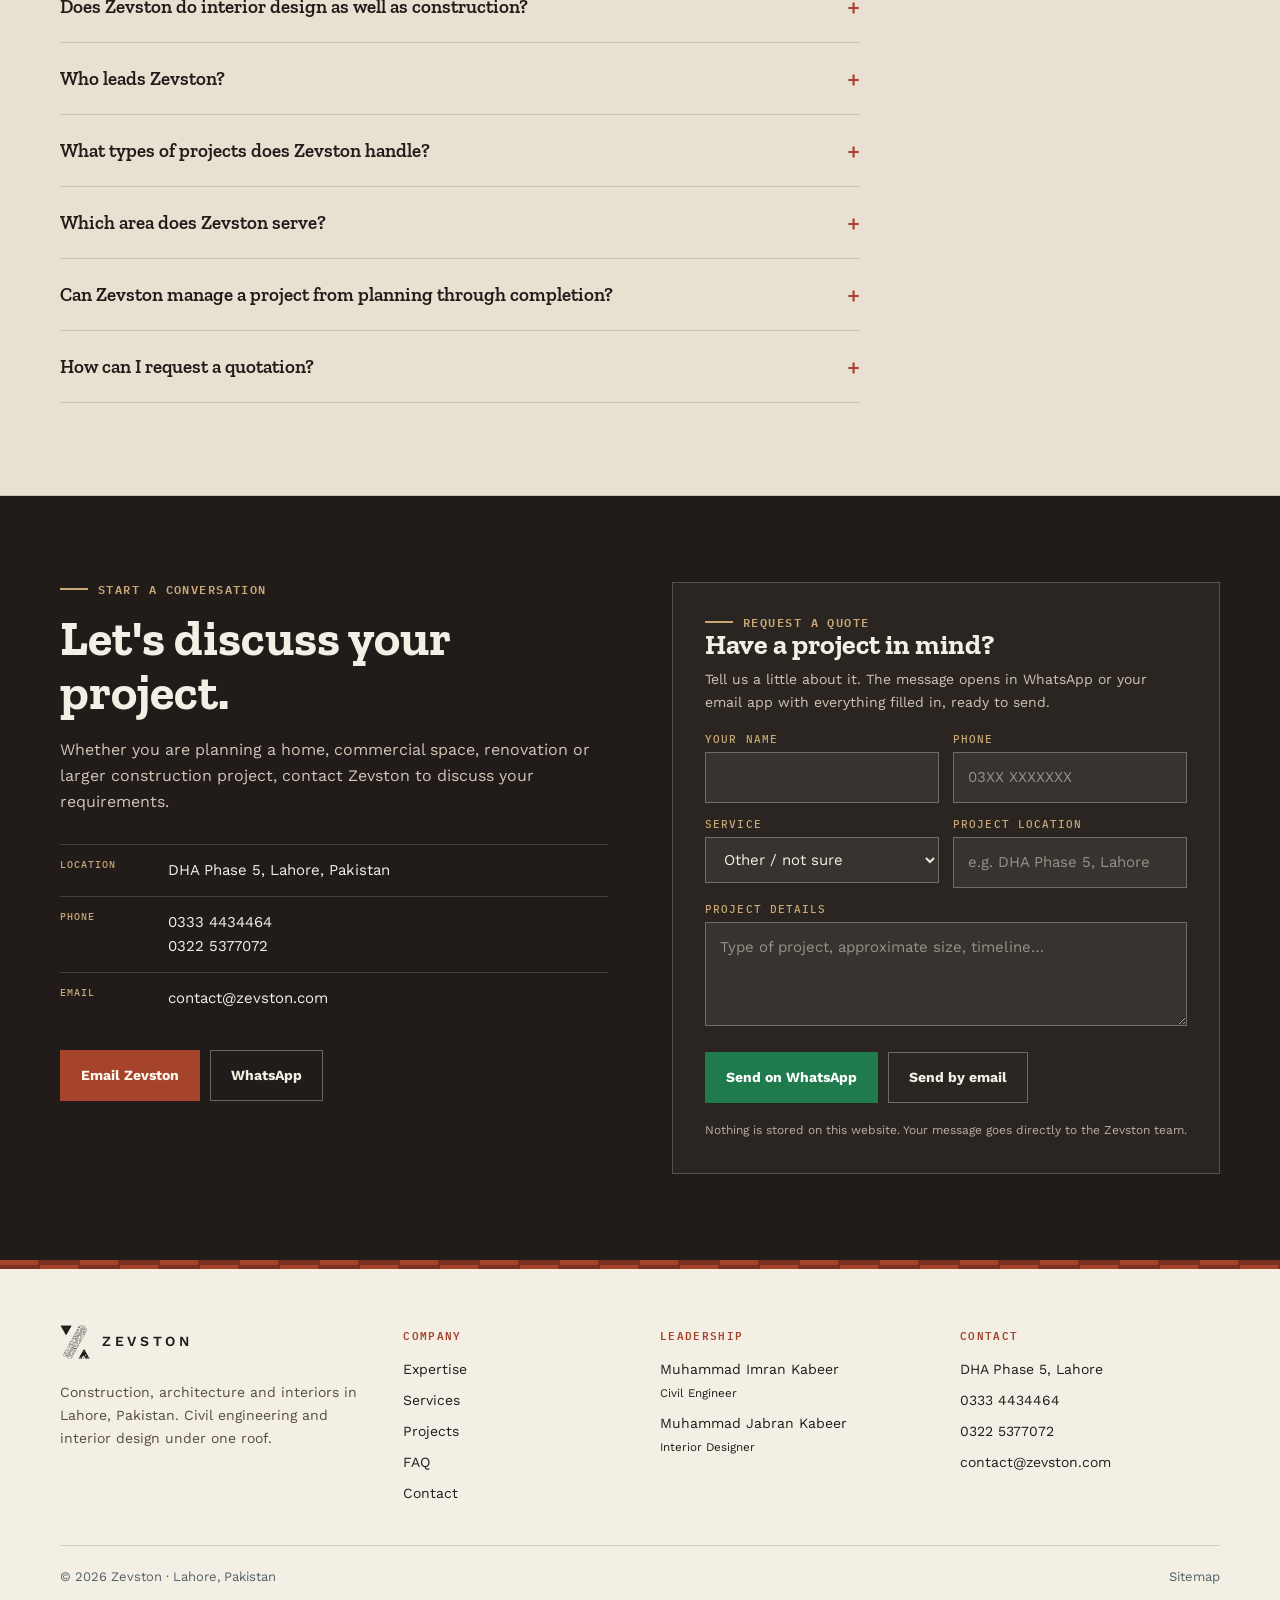
==== commit fed74495: "Add search and site map" ====
--- a/index.html
+++ b/index.html
@@ -2,614 +2,267 @@
 <html lang="en">
 <head>
   <meta charset="UTF-8">
-  <meta name="viewport" content="width=device-width, initial-scale=1">
-  <link rel="icon" type="image/png" href="favicon.png">
-  <link rel="apple-touch-icon" href="favicon.png">
+  <meta name="viewport" content="width=device-width, initial-scale=1, viewport-fit=cover">
+  <title>Zevston | Construction & Interior Design in Lahore</title>
+  <meta name="description" content="Zevston is a Lahore construction and interior design company: civil engineering, residential and commercial building, custom woodwork, kitchens and office interiors under one team.">
+  <meta name="robots" content="index,follow,max-image-preview:large">
+  <link rel="canonical" href="https://zevston.com/">
+  <meta name="theme-color" content="#211C19">
+  <meta name="author" content="Zevston">
+
+  <link rel="icon" href="/favicon.ico" sizes="48x48">
+  <link rel="icon" type="image/png" href="/favicon.png" sizes="256x256">
+  <link rel="icon" type="image/png" href="/favicon-32.png" sizes="32x32">
+  <link rel="apple-touch-icon" href="/apple-touch-icon.png">
+  <link rel="manifest" href="/site.webmanifest">
+
+  <meta property="og:site_name" content="Zevston">
+  <meta property="og:type" content="website">
+  <meta property="og:title" content="Zevston | Construction & Interior Design in Lahore">
+  <meta property="og:description" content="Zevston is a Lahore construction and interior design company: civil engineering, residential and commercial building, custom woodwork, kitchens and office interiors under one team.">
+  <meta property="og:url" content="https://zevston.com/">
   <meta property="og:image" content="https://zevston.com/og-image.png">
-  <title>Zevston | Engineering, Construction & Interiors in Lahore</title>
-  <meta name="description" content="Zevston delivers residential and commercial construction alongside interior design and custom woodwork — two specialized divisions, one team, in Lahore, Pakistan.">
-  <meta name="theme-color" content="#211C19">
-  <meta property="og:title" content="Zevston | Engineering, Construction & Interiors">
-  <meta property="og:description" content="Complete construction and interior solutions for residential and commercial projects in Lahore — from civil engineering to custom woodwork.">
-  <meta property="og:type" content="website">
-  <meta property="og:url" content="https://zevston.com/">
-  <link rel="canonical" href="https://zevston.com/">
+  <meta property="og:image:width" content="1200">
+  <meta property="og:image:height" content="630">
+  <meta property="og:image:alt" content="Zevston: construction, architecture and interiors in Lahore">
+  <meta name="twitter:card" content="summary_large_image">
+  <meta name="twitter:title" content="Zevston | Construction & Interior Design in Lahore">
+  <meta name="twitter:description" content="Zevston is a Lahore construction and interior design company: civil engineering, residential and commercial building, custom woodwork, kitchens and office interiors under one team.">
+  <meta name="twitter:image" content="https://zevston.com/og-image.png">
+
+  <!-- Google Search Console: verify via DNS TXT in Cloudflare (recommended), or paste the meta tag here:
+  <meta name="google-site-verification" content="PASTE_TOKEN_HERE"> -->
 
   <link rel="preconnect" href="https://fonts.googleapis.com">
   <link rel="preconnect" href="https://fonts.gstatic.com" crossorigin>
   <link href="https://fonts.googleapis.com/css2?family=IBM+Plex+Mono:wght@400;500;600&family=Work+Sans:wght@400;500;600;700&family=Zilla+Slab:wght@500;600;700&display=swap" rel="stylesheet">
-
-  <style>
-    :root{
-      --ink:#211C19;
-      --paper:#F4EFE5;
-      --paper-2:#E8E0D1;
-      --brick:#A6432B;
-      --brick-dark:#7C3020;
-      --sand:#C9A876;
-      --steel:#536267;
-      --line:rgba(33,28,25,.15);
-      --line-dark:rgba(33,28,25,.28);
-      --white:#fffaf0;
-      --max:1160px;
+  <link rel="stylesheet" href="/assets/style.css">
+
+<script type="application/ld+json">
+{
+  "@context": "https://schema.org",
+  "@type": "GeneralContractor",
+  "@id": "https://zevston.com/#organization",
+  "name": "Zevston",
+  "url": "https://zevston.com/",
+  "logo": "https://zevston.com/logo-mark.png",
+  "image": "https://zevston.com/og-image.png",
+  "description": "Zevston is a Lahore, Pakistan company offering civil engineering and construction alongside interior design and custom woodwork.",
+  "slogan": "Building spaces. Creating experiences.",
+  "email": "contact@zevston.com",
+  "telephone": "+923334434464",
+  "address": {
+    "@type": "PostalAddress",
+    "streetAddress": "DHA Phase 5",
+    "addressLocality": "Lahore",
+    "addressRegion": "Punjab",
+    "addressCountry": "PK"
+  },
+  "areaServed": {
+    "@type": "City",
+    "name": "Lahore"
+  },
+  "founder": [
+    {
+      "@type": "Person",
+      "@id": "https://zevston.com/imran-kabeer/#person",
+      "name": "Muhammad Imran Kabeer",
+      "jobTitle": "Civil Engineer",
+      "url": "https://zevston.com/imran-kabeer/"
+    },
+    {
+      "@type": "Person",
+      "@id": "https://zevston.com/jabran-kabeer/#person",
+      "name": "Muhammad Jabran Kabeer",
+      "jobTitle": "Interior Designer",
+      "url": "https://zevston.com/jabran-kabeer/"
     }
-
-    *{box-sizing:border-box}
-    html{scroll-behavior:smooth}
-    body{
-      margin:0;
-      background:var(--paper);
-      color:var(--ink);
-      font-family:"Work Sans",sans-serif;
-      line-height:1.65;
-      -webkit-font-smoothing:antialiased;
+  ],
+  "contactPoint": [
+    {
+      "@type": "ContactPoint",
+      "contactType": "customer service",
+      "telephone": "+923334434464",
+      "email": "contact@zevston.com",
+      "areaServed": "PK"
     }
-    img{display:block;max-width:100%}
-    a{color:inherit}
-    button,input,textarea,select{font:inherit}
-    .wrap{width:min(var(--max),calc(100% - 48px));margin:auto}
-
-    h1,h2,h3{font-family:"Zilla Slab",serif;line-height:1.08}
-    h1,h2,h3,p{margin-top:0}
-    .mono{
-      font-family:"IBM Plex Mono",monospace;
-      text-transform:uppercase;
-      letter-spacing:.1em;
+  ],
+  "knowsAbout": [
+    "Civil engineering",
+    "Construction",
+    "Interior design",
+    "Woodwork",
+    "Project management"
+  ],
+  "hasOfferCatalog": {
+    "@type": "OfferCatalog",
+    "name": "Zevston services",
+    "itemListElement": [
+      {
+        "@type": "Offer",
+        "itemOffered": {
+          "@type": "Service",
+          "name": "Residential Construction"
+        }
+      },
+      {
+        "@type": "Offer",
+        "itemOffered": {
+          "@type": "Service",
+          "name": "Commercial Construction"
+        }
+      },
+      {
+        "@type": "Offer",
+        "itemOffered": {
+          "@type": "Service",
+          "name": "Project Management"
+        }
+      },
+      {
+        "@type": "Offer",
+        "itemOffered": {
+          "@type": "Service",
+          "name": "Sustainable Building"
+        }
+      },
+      {
+        "@type": "Offer",
+        "itemOffered": {
+          "@type": "Service",
+          "name": "Interior Design & Space Planning"
+        }
+      },
+      {
+        "@type": "Offer",
+        "itemOffered": {
+          "@type": "Service",
+          "name": "Custom Woodwork & Furniture"
+        }
+      },
+      {
+        "@type": "Offer",
+        "itemOffered": {
+          "@type": "Service",
+          "name": "Kitchens & Wardrobes"
+        }
+      },
+      {
+        "@type": "Offer",
+        "itemOffered": {
+          "@type": "Service",
+          "name": "Office Interiors"
+        }
+      }
+    ]
+  }
+}
+</script>
+<script type="application/ld+json">
+{
+  "@context": "https://schema.org",
+  "@type": "WebSite",
+  "@id": "https://zevston.com/#website",
+  "url": "https://zevston.com/",
+  "name": "Zevston",
+  "publisher": {
+    "@id": "https://zevston.com/#organization"
+  },
+  "inLanguage": "en"
+}
+</script>
+<script type="application/ld+json">
+{
+  "@context": "https://schema.org",
+  "@type": "FAQPage",
+  "mainEntity": [
+    {
+      "@type": "Question",
+      "name": "Does Zevston do interior design as well as construction?",
+      "acceptedAnswer": {
+        "@type": "Answer",
+        "text": "Yes. Zevston has two divisions: civil engineering and construction, and interior design with custom woodwork. They work together, so a project can move from foundation to final finish with one team."
+      }
+    },
+    {
+      "@type": "Question",
+      "name": "Who leads Zevston?",
+      "acceptedAnswer": {
+        "@type": "Answer",
+        "text": "Zevston is run by two brothers. Muhammad Imran Kabeer, a civil engineer, leads the construction division, and Muhammad Jabran Kabeer, an interior designer, leads the interior design and woodwork division."
+      }
+    },
+    {
+      "@type": "Question",
+      "name": "What types of projects does Zevston handle?",
+      "acceptedAnswer": {
+        "@type": "Answer",
+        "text": "Residential houses, renovations and additions, offices, shops, commercial spaces, industrial facilities and infrastructure-related work."
+      }
+    },
+    {
+      "@type": "Question",
+      "name": "Which area does Zevston serve?",
+      "acceptedAnswer": {
+        "@type": "Answer",
+        "text": "Zevston is based in Lahore, Pakistan. Contact the team to discuss the location and requirements of your project."
+      }
+    },
+    {
+      "@type": "Question",
+      "name": "Can Zevston manage a project from planning through completion?",
+      "acceptedAnswer": {
+        "@type": "Answer",
+        "text": "Project management and construction coordination are among Zevston's services. The exact scope can be agreed during the initial project discussion."
+      }
+    },
+    {
+      "@type": "Question",
+      "name": "How can I request a quotation?",
+      "acceptedAnswer": {
+        "@type": "Answer",
+        "text": "Use the quote form on this page, message the team on WhatsApp, or email contact@zevston.com with your project details. They can then discuss the scope, requirements and next steps."
+      }
     }
-
-    .eyebrow{
-      display:flex;
-      align-items:center;
-      gap:10px;
-      color:var(--brick);
-      font:600 12px/1.2 "IBM Plex Mono",monospace;
-      letter-spacing:.12em;
-      text-transform:uppercase;
-    }
-    .eyebrow::before{
-      content:"";
-      width:28px;
-      height:2px;
-      background:currentColor;
-    }
-
-    .bond{
-      height:9px;
-      background:
-        linear-gradient(90deg,var(--brick) 0 38px,var(--brick-dark) 38px 40px) 0 0/80px 50% repeat-x,
-        linear-gradient(90deg,var(--brick) 0 38px,var(--brick-dark) 38px 40px) 40px 100%/80px 50% repeat-x;
-    }
-
-    header{
-      position:sticky;
-      top:0;
-      z-index:100;
-      background:rgba(244,239,229,.96);
-      backdrop-filter:blur(10px);
-      border-bottom:1px solid var(--line);
-    }
-    .nav{
-      min-height:76px;
-      display:flex;
-      align-items:center;
-      justify-content:space-between;
-      gap:24px;
-    }
-    .brand{
-      display:inline-flex;
-      align-items:center;
-      gap:12px;
-      text-decoration:none;
-      white-space:nowrap;
-      color:var(--ink);
-    }
-    .brand img{height:46px;width:auto;display:block}
-    .brand .word{
-      font-family:"Work Sans",sans-serif;
-      font-weight:600;
-      font-size:17px;
-      letter-spacing:.26em;
-      text-transform:uppercase;
-    }
-    .brand.sm img{height:34px}
-    .brand.sm .word{font-size:14px}
-    nav.links{
-      display:flex;
-      align-items:center;
-      gap:26px;
-      font-size:14px;
-      font-weight:600;
-    }
-    nav.links a{text-decoration:none;opacity:.78}
-    nav.links a:hover{opacity:1;color:var(--brick)}
-    .nav-cta{margin-left:auto}
-
-    .menu-btn{
-      display:none;
-      border:1px solid var(--line-dark);
-      background:transparent;
-      padding:10px 12px;
-      cursor:pointer;
-      font-weight:700;
-    }
-
-    .btn{
-      display:inline-flex;
-      justify-content:center;
-      align-items:center;
-      gap:9px;
-      padding:13px 20px;
-      border:1px solid var(--ink);
-      background:var(--ink);
-      color:var(--white);
-      text-decoration:none;
-      font-weight:700;
-      font-size:14px;
-      transition:.2s ease;
-    }
-    .btn:hover{background:var(--brick);border-color:var(--brick);transform:translateY(-1px)}
-    .btn.alt{
-      background:transparent;
-      color:var(--ink);
-      border-color:var(--line-dark);
-    }
-    .btn.alt:hover{background:var(--ink);color:var(--white);border-color:var(--ink)}
-    .btn.brick{background:var(--brick);border-color:var(--brick)}
-    .btn.brick:hover{background:var(--brick-dark);border-color:var(--brick-dark)}
-
-    section{padding:92px 0}
-    .section-head{max-width:700px;margin-bottom:48px}
-    .section-head h2{font-size:clamp(32px,4vw,48px);margin:14px 0}
-    .section-head p{color:#554d45;font-size:16.5px;max-width:64ch}
-
-    /* HERO */
-    .hero{padding:72px 0 0;overflow:hidden}
-    .hero-grid{
-      display:grid;
-      grid-template-columns:1.06fr .94fr;
-      gap:64px;
-      align-items:center;
-      padding-bottom:72px;
-    }
-    .hero h1{
-      font-size:clamp(44px,6vw,72px);
-      margin:18px 0 24px;
-      letter-spacing:-.025em;
-    }
-    .hero h1 span{color:var(--brick)}
-    .hero .lede{
-      color:#504840;
-      font-size:18px;
-      max-width:60ch;
-      margin-bottom:30px;
-    }
-    .hero-actions{display:flex;gap:12px;flex-wrap:wrap}
-    .hero-note{
-      display:flex;
-      gap:16px;
-      align-items:flex-start;
-      margin-top:30px;
-      padding-top:18px;
-      border-top:1px solid var(--line);
-      max-width:620px;
-    }
-    .hero-note strong{font-family:"Zilla Slab",serif;font-size:18px}
-    .hero-note p{margin:2px 0 0;color:#665d54;font-size:13.5px}
-
-    .hero-visual{
-      position:relative;
-      min-height:530px;
-      border:1px solid var(--line);
-      background:var(--paper-2);
-      overflow:hidden;
-    }
-    .hero-visual::before{
-      content:"";
-      position:absolute;
-      inset:0;
-      background:
-        linear-gradient(90deg,transparent 49.8%,rgba(33,28,25,.09) 50%,transparent 50.2%),
-        linear-gradient(0deg,transparent 49.8%,rgba(33,28,25,.09) 50%,transparent 50.2%);
-      background-size:70px 70px;
-      opacity:.55;
-    }
-    .hero-architecture{
-      position:absolute;
-      inset:45px 45px 0;
-      border:1px solid rgba(33,28,25,.16);
-      background:linear-gradient(145deg,#d7cbbb,#f0eadf);
-      clip-path:polygon(0 30%,35% 0,100% 18%,100% 100%,0 100%);
-    }
-    .hero-architecture::before,
-    .hero-architecture::after{
-      content:"";
-      position:absolute;
-      border:2px solid var(--brick);
-      opacity:.85;
-    }
-    .hero-architecture::before{width:52%;height:46%;left:20%;top:28%}
-    .hero-architecture::after{width:26%;height:30%;right:9%;bottom:10%;border-color:var(--steel)}
-    .hero-label{
-      position:absolute;
-      left:22px;
-      bottom:22px;
-      background:var(--paper);
-      border:1px solid var(--line-dark);
-      padding:13px 16px;
-      z-index:2;
-    }
-    .hero-label .mono{font-size:10px;color:var(--brick)}
-    .hero-label strong{display:block;margin-top:4px;font-family:"Zilla Slab",serif;font-size:18px}
-
-    /* TRUST */
-    .trust{
-      border-top:1px solid var(--line);
-      border-bottom:1px solid var(--line);
-      background:var(--paper-2);
-    }
-    .trust-grid{display:grid;grid-template-columns:repeat(4,1fr)}
-    .trust-item{padding:28px 22px;border-left:1px solid var(--line)}
-    .trust-item:first-child{border-left:0}
-    .trust-num{font:600 39px/1 "Zilla Slab",serif;color:var(--brick-dark)}
-    .trust-label{
-      margin-top:7px;
-      color:var(--steel);
-      font:500 11px/1.4 "IBM Plex Mono",monospace;
-      text-transform:uppercase;
-      letter-spacing:.08em;
-    }
-
-    /* SERVICES */
-    .services{
-      display:grid;
-      grid-template-columns:repeat(4,1fr);
-      border:1px solid var(--line-dark);
-      background:var(--line-dark);
-      gap:1px;
-    }
-    .service{
-      background:var(--paper);
-      padding:30px 26px 34px;
-      min-height:245px;
-    }
-    .service .num{
-      display:inline-block;
-      border-top:3px solid var(--sand);
-      padding-top:8px;
-      color:var(--brick);
-      font:500 11px "IBM Plex Mono",monospace;
-    }
-    .service h3{font-size:22px;margin:25px 0 12px}
-    .service p{font-size:14px;color:#5b534b;margin-bottom:0}
-
-    /* ABOUT */
-    .about{
-      background:var(--paper-2);
-      border-top:1px solid var(--line);
-      border-bottom:1px solid var(--line);
-    }
-    .about-grid{
-      display:grid;
-      grid-template-columns:.9fr 1.1fr;
-      gap:64px;
-      align-items:center;
-    }
-    .about-copy h2{font-size:clamp(32px,4vw,48px);margin:14px 0 18px}
-    .about-copy p{color:#554d45}
-    .about-list{display:grid;grid-template-columns:1fr 1fr;gap:14px;margin-top:28px}
-    .about-list div{
-      border-top:2px solid var(--ink);
-      padding-top:12px;
-      font-weight:700;
-      font-size:14px;
-    }
-
-    /* FOUNDER */
-    .leader{
-      display:grid;
-      grid-template-columns:270px 1fr;
-      gap:52px;
-      align-items:center;
-      background:var(--paper-2);
-      border:1px solid var(--line);
-      padding:36px;
-    }
-    .founder-photo{
-      aspect-ratio:1/1.08;
-      background:#d7cbbb;
-      border:1px solid var(--line-dark);
-      overflow:hidden;
-      position:relative;
-    }
-    .founder-photo img{
-      width:100%;
-      height:100%;
-      object-fit:cover;
-      object-position:center top;
-    }
-    .founder-fallback{
-      position:absolute;
-      inset:0;
-      display:grid;
-      place-items:center;
-      background:var(--ink);
-      color:var(--paper);
-      font:600 58px "Zilla Slab",serif;
-    }
-
-    /* DIVISIONS */
-    .divisions{display:grid;grid-template-columns:1fr 1fr;gap:24px}
-    .division-card{
-      border:1px solid var(--line-dark);
-      background:var(--paper-2);
-      overflow:hidden;
-      text-decoration:none;
-      color:var(--ink);
-      display:flex;
-      flex-direction:column;
-      transition:.2s ease;
-    }
-    .division-card:hover{border-color:var(--brick);transform:translateY(-3px)}
-    .division-photo{
-      aspect-ratio:4/3.2;
-      overflow:hidden;
-      position:relative;
-      background:#d7cbbb;
-    }
-    .division-photo img{width:100%;height:100%;object-fit:cover;object-position:center 18%}
-    .division-tag{
-      position:absolute;top:16px;left:16px;
-      background:var(--brick);color:var(--white);
-      font:600 10.5px "IBM Plex Mono",monospace;
-      text-transform:uppercase;letter-spacing:.09em;
-      padding:6px 10px;
-    }
-    .division-card:nth-child(2) .division-tag{background:var(--steel)}
-    .division-body{padding:26px 28px 30px;flex:1;display:flex;flex-direction:column}
-    .division-body .who{color:var(--brick-dark);font:600 11px "IBM Plex Mono",monospace;text-transform:uppercase;letter-spacing:.08em;margin-bottom:6px}
-    .division-card:nth-child(2) .division-body .who{color:var(--steel)}
-    .division-body h3{font-size:25px;margin:0 0 10px}
-    .division-body p{font-size:14.5px;color:#554d45;margin:0 0 18px;flex:1}
-    .division-link{font:600 13px "IBM Plex Mono",monospace;text-transform:uppercase;letter-spacing:.06em;color:var(--ink);display:inline-flex;align-items:center;gap:8px}
-    .division-card:hover .division-link{color:var(--brick)}
-
-    /* TEAM (two leaders) */
-    .team-grid{display:grid;grid-template-columns:1fr 1fr;gap:24px}
-    .team-grid .leader{grid-template-columns:190px 1fr;padding:30px;gap:28px}
-    .team-grid .founder-photo{aspect-ratio:1/1.1}
-    .leader .role{
-      color:var(--brick);
-      font:600 12px "IBM Plex Mono",monospace;
-      letter-spacing:.12em;
-      text-transform:uppercase;
-    }
-    .leader h3{font-size:34px;margin:9px 0 16px}
-    .leader p{color:#554d45;max-width:65ch}
-    .credentials{display:flex;gap:10px;flex-wrap:wrap;margin-top:22px}
-    .pill{
-      padding:8px 11px;
-      border:1px solid var(--line-dark);
-      font-size:12px;
-      background:var(--paper);
-    }
-
-    /* PROJECTS */
-    .projects{display:grid;grid-template-columns:repeat(3,1fr);gap:22px}
-    .project{
-      border:1px solid var(--line);
-      background:var(--paper-2);
-      overflow:hidden;
-    }
-    .project-image{
-      aspect-ratio:4/3;
-      background:
-        linear-gradient(135deg,rgba(166,67,43,.9),rgba(33,28,25,.92)),
-        repeating-linear-gradient(90deg,transparent 0 48px,rgba(255,255,255,.08) 48px 49px);
-      display:grid;
-      place-items:center;
-      color:var(--white);
-      position:relative;
-    }
-    .project-image span{
-      border:1px solid rgba(255,250,240,.45);
-      padding:11px 14px;
-      font:500 11px "IBM Plex Mono",monospace;
-      letter-spacing:.08em;
-      text-transform:uppercase;
-    }
-    .project-body{padding:20px 21px 24px}
-    .project-cat{color:var(--brick-dark);font:500 10.5px "IBM Plex Mono",monospace;text-transform:uppercase;letter-spacing:.1em}
-    .project h3{font-size:21px;margin:8px 0 6px}
-    .project p{font-size:13.5px;color:var(--steel);margin:0}
-
-    /* MISSION */
-    .mission-grid{display:grid;grid-template-columns:1fr 1fr;gap:22px}
-    .mission-card{
-      border-top:4px solid var(--brick);
-      padding:30px;
-      background:var(--paper-2);
-    }
-    .mission-card:last-child{border-color:var(--steel)}
-    .mission-card h3{font-size:28px;margin:0 0 12px}
-    .mission-card p{color:#554d45;margin:0}
-
-    /* PROCESS */
-    .process{
-      display:grid;
-      grid-template-columns:repeat(4,1fr);
-      gap:0;
-    }
-    .step{padding:0 25px 0 0;border-right:1px solid var(--line);margin-right:25px}
-    .step:last-child{border-right:0;margin-right:0;padding-right:0}
-    .step-line{height:8px;background:var(--sand);margin-bottom:22px}
-    .step:nth-child(1) .step-line{background:var(--brick)}
-    .step:nth-child(2) .step-line{background:var(--brick-dark);margin-left:12%}
-    .step:nth-child(3) .step-line{background:var(--steel);margin-left:24%}
-    .step:nth-child(4) .step-line{background:var(--ink);margin-left:36%}
-    .step-num{color:var(--steel);font:500 11px "IBM Plex Mono",monospace}
-    .step h3{font-size:21px;margin:8px 0 10px}
-    .step p{font-size:14px;color:#5a524a;margin:0}
-
-    /* WHY */
-    .why{display:grid;grid-template-columns:repeat(3,1fr);gap:30px}
-    .why-card{border-top:2px solid var(--ink);padding-top:17px}
-    .why-card h3{font-size:20px;margin-bottom:7px}
-    .why-card p{font-size:14px;color:#5b534b;margin:0}
-
-    /* FAQ */
-    .faq{max-width:800px}
-    .faq-item{border-bottom:1px solid var(--line)}
-    .faq-q{
-      width:100%;
-      padding:21px 0;
-      border:0;
-      background:transparent;
-      text-align:left;
-      display:flex;
-      justify-content:space-between;
-      align-items:center;
-      gap:20px;
-      cursor:pointer;
-      color:var(--ink);
-      font:600 19px "Zilla Slab",serif;
-    }
-    .plus{color:var(--brick);font:500 22px "IBM Plex Mono",monospace}
-    .faq-item.open .plus{transform:rotate(45deg)}
-    .faq-a{max-height:0;overflow:hidden;transition:max-height .25s ease}
-    .faq-a p{color:#554d45;font-size:14.5px;max-width:70ch;padding-bottom:21px;margin:0}
-
-    /* CONTACT */
-    .contact{
-      background:var(--ink);
-      color:var(--paper);
-      padding:86px 0;
-    }
-    .contact-grid{display:grid;grid-template-columns:1fr 1fr;gap:64px}
-    .contact .eyebrow{color:var(--sand)}
-    .contact h2{font-size:clamp(34px,4vw,50px);margin:14px 0 18px}
-    .contact .lede{color:#d0c6b7;max-width:55ch}
-    .contact-list{margin-top:28px}
-    .contact-row{
-      display:flex;
-      gap:18px;
-      padding:13px 0;
-      border-top:1px solid rgba(244,239,229,.16);
-    }
-    .contact-row .key{
-      width:90px;
-      flex:none;
-      color:var(--sand);
-      font:500 10px "IBM Plex Mono",monospace;
-      text-transform:uppercase;
-      letter-spacing:.1em;
-    }
-    .contact-row .value{font-size:15px}
-    .contact-row a{text-decoration:none}
-    .contact-row a:hover{color:var(--sand)}
-    .contact-actions{display:flex;gap:10px;flex-wrap:wrap;margin-top:26px}
-    .contact .btn.alt{color:var(--paper);border-color:rgba(244,239,229,.35)}
-    .contact .btn.alt:hover{background:var(--paper);color:var(--ink)}
-
-    .quote-box{
-      border:1px solid rgba(244,239,229,.22);
-      padding:32px;
-      background:rgba(244,239,229,.04);
-    }
-    .quote-box h3{font-size:28px;margin-bottom:8px}
-    .quote-box p{color:#cfc4b5;font-size:14px}
-    .quote-box a{margin-top:10px}
-
-    footer{padding:34px 0}
-    .footer-grid{display:flex;justify-content:space-between;align-items:center;gap:20px;flex-wrap:wrap}
-    .footer-grid small{color:var(--steel)}
-    .footer-links{display:flex;gap:18px;font-size:13px}
-    .footer-links a{text-decoration:none}
-
-    @media (max-width:950px){
-      .hero-grid,.about-grid,.contact-grid{grid-template-columns:1fr}
-      .hero-visual{min-height:420px}
-      .services{grid-template-columns:1fr 1fr}
-      .projects{grid-template-columns:1fr 1fr}
-      .trust-grid{grid-template-columns:1fr 1fr}
-      .trust-item:nth-child(3){border-left:0;border-top:1px solid var(--line)}
-      .trust-item:nth-child(4){border-top:1px solid var(--line)}
-      .process{grid-template-columns:1fr 1fr;gap:35px}
-      .step{border-right:0;margin-right:0;padding-right:0}
-      .why{grid-template-columns:1fr 1fr}
-      .divisions,.team-grid{grid-template-columns:1fr}
-      .team-grid .leader{grid-template-columns:170px 1fr}
-    }
-
-    @media (max-width:720px){
-      .wrap{width:min(var(--max),calc(100% - 32px))}
-      section{padding:70px 0}
-      .hero{padding-top:48px}
-      nav.links,.nav-cta{display:none}
-      .menu-btn{display:block}
-      header.mobile-open nav.links{
-        display:flex;
-        position:absolute;
-        left:16px;
-        right:16px;
-        top:68px;
-        padding:18px;
-        background:var(--paper);
-        border:1px solid var(--line-dark);
-        flex-direction:column;
-        align-items:stretch;
-        gap:0;
-      }
-      header.mobile-open nav.links a{padding:12px 4px;border-bottom:1px solid var(--line)}
-      header.mobile-open nav.links a:last-child{border-bottom:0}
-      .leader,.team-grid .leader{grid-template-columns:1fr;padding:24px}
-      .founder-photo{max-width:260px}
-      .projects,.services,.mission-grid,.why{grid-template-columns:1fr}
-      .trust-item{padding:24px 16px}
-      .process{grid-template-columns:1fr}
-      .step{padding-bottom:25px;border-bottom:1px solid var(--line)}
-      .step:last-child{border-bottom:0}
-      .hero h1{font-size:clamp(42px,13vw,62px)}
-      .hero-visual{min-height:360px}
-    }
-
-    @media (prefers-reduced-motion:reduce){
-      html{scroll-behavior:auto}
-      *{transition:none!important}
-    }
-  </style>
+  ]
+}
+</script>
 </head>
-
 <body>
+<a class="skip-link" href="#main">Skip to content</a>
 <header id="site-header">
   <div class="wrap nav">
-    <a class="brand" href="#top" aria-label="Zevston home"><img src="logo-mark.png" alt=""><span class="word">Zevston</span></a>
+    <a class="brand" href="/" aria-label="Zevston home"><img src="/logo-mark.png" alt="" width="41" height="46"><span class="word">Zevston</span></a>
 
     <nav class="links" id="main-nav" aria-label="Main navigation">
-      <a href="#expertise">Expertise</a>
-      <a href="#services">Services</a>
-      <a href="#team">Our Team</a>
-      <a href="#projects">Projects</a>
-      <a href="#contact">Contact</a>
+      <a href="/#expertise">Expertise</a>
+      <a href="/#services">Services</a>
+      <a href="/#team">Our Team</a>
+      <a href="/#projects">Projects</a>
+      <a href="/#contact">Contact</a>
     </nav>
 
-    <a class="btn nav-cta" href="#contact">Request a Quote</a>
-    <button class="menu-btn" id="menu-btn" aria-expanded="false" aria-controls="main-nav">Menu</button>
+    <div class="nav-actions">
+      <button type="button" class="icon-btn js-search-open" aria-label="Search the site" aria-haspopup="dialog"><svg viewBox="0 0 24 24" fill="none" stroke="currentColor" stroke-width="2" stroke-linecap="round" aria-hidden="true"><circle cx="11" cy="11" r="7"/><path d="m20 20-3.5-3.5"/></svg><span class="label">Search</span><span class="kbd">/</span></button>
+      <a class="btn nav-cta" href="/#quote">Request a Quote</a>
+      <button type="button" class="menu-btn" id="menu-btn" aria-expanded="false" aria-controls="main-nav">Menu</button>
+    </div>
   </div>
   <div class="bond"></div>
 </header>
 
-<main id="top">
+<main id="main">
 
   <!-- HERO -->
   <section class="hero">
     <div class="wrap hero-grid">
       <div>
         <div class="eyebrow">Lahore, Pakistan · Engineering · Construction · Interiors</div>
-        <h1>Building spaces. <span>Creating experiences.</span></h1>
+        <h1>Construction &amp; interior design in <span>Lahore.</span></h1>
         <p class="lede">
-          Zevston brings civil engineering and construction together with interior design and
-          custom woodwork — one team taking a project from foundation to final finish, so you don't
-          need to hire two companies to get there.
+          Zevston is a Lahore construction and interior design company. Civil engineering and building
+          sit alongside interior design and custom woodwork, so one team can take your project from
+          foundation to final finish, with no need to hire two companies.
         </p>
 
         <div class="hero-actions">
@@ -618,7 +271,7 @@
         </div>
 
         <div class="hero-note">
-          <div class="mono" style="color:var(--brick);font-size:11px;">01</div>
+          <div class="mono" style="color:var(--brick);font-size:0.6875rem;">01</div>
           <div>
             <strong>From planning to handover.</strong>
             <p>A single team to coordinate the work, communicate clearly and keep the project moving.</p>
@@ -626,11 +279,10 @@
         </div>
       </div>
 
-      <div class="hero-visual" aria-label="Architectural construction illustration">
+      <div class="hero-visual" role="img" aria-label="Architectural construction illustration">
         <div class="hero-architecture"></div>
         <div class="hero-label">
-          <div class="mono">ZE VSTON · LAHORE</div>
-          <strong>Built with purpose.</strong>
+          <div class="mono">ZEVSTON · LAHORE</div> <strong>Building spaces. Creating experiences.</strong>
         </div>
       </div>
     </div>
@@ -672,29 +324,29 @@
       </div>
 
       <div class="divisions">
-        <a class="division-card" href="#services">
+        <a class="division-card" href="/imran-kabeer/">
           <div class="division-photo">
             <div class="division-tag">Construction</div>
-            <img src="imran.jpg" alt="Muhammad Imran Kabeer, Civil Engineer at Zevston">
+            <img src="/imran.jpg" width="700" height="959" loading="lazy" decoding="async" alt="Muhammad Imran Kabeer, Civil Engineer at Zevston">
           </div>
           <div class="division-body">
             <div class="who">Muhammad Imran Kabeer · Civil Engineer</div>
             <h3>Civil Engineering & Construction</h3>
             <p>Structural coordination, site supervision, project management and full build execution for residential and commercial projects.</p>
-            <span class="division-link">View construction services →</span>
+            <span class="division-link">Imran Kabeer: profile &amp; services →</span>
           </div>
         </a>
 
-        <a class="division-card" href="#services">
+        <a class="division-card" href="/jabran-kabeer/">
           <div class="division-photo">
             <div class="division-tag">Interiors</div>
-            <img src="jabran.jpg" alt="Muhammad Jabran Kabeer, Interior Designer at Zevston">
+            <img src="/jabran.jpg" width="700" height="933" loading="lazy" decoding="async" alt="Muhammad Jabran Kabeer, Interior Designer at Zevston">
           </div>
           <div class="division-body">
             <div class="who">Muhammad Jabran Kabeer · Interior Designer</div>
             <h3>Interior Design & Woodwork</h3>
             <p>Space planning, custom furniture, kitchens, wardrobes and office interiors, finished with in-house woodwork.</p>
-            <span class="division-link">View interior services →</span>
+            <span class="division-link">Jabran Kabeer: profile &amp; services →</span>
           </div>
         </a>
       </div>
@@ -713,8 +365,8 @@
         </p>
       </div>
 
-      <div class="eyebrow" style="margin-bottom:16px;">Civil engineering & construction</div>
-      <div class="services" style="margin-bottom:22px;">
+      <div class="eyebrow" style="margin-bottom:1rem;">Civil engineering & construction</div>
+      <div class="services" style="margin-bottom:1.375rem;">
         <article class="service">
           <div class="num">01 · Residential</div>
           <h3>Residential Construction</h3>
@@ -740,7 +392,7 @@
         </article>
       </div>
 
-      <div class="eyebrow" style="margin-bottom:16px;">Interior design & woodwork</div>
+      <div class="eyebrow" style="margin-bottom:1rem;">Interior design & woodwork</div>
       <div class="services">
         <article class="service">
           <div class="num">05 · Design</div>
@@ -816,7 +468,7 @@
         <div class="leader">
           <div class="founder-photo">
             <img
-              src="imran.jpg"
+              src="/imran.jpg" width="700" height="959" loading="lazy" decoding="async"
               alt="Muhammad Imran Kabeer, Civil Engineer and Construction Lead at Zevston"
               onerror="this.style.display='none';document.getElementById('founder-fallback-1').style.display='grid';"
             >
@@ -824,7 +476,7 @@
           </div>
           <div>
             <div class="role">Civil Engineer · Construction & Project Management</div>
-            <h3>Muhammad Imran Kabeer</h3>
+            <h3><a href="/imran-kabeer/">Muhammad Imran Kabeer</a></h3>
             <p>
               13 years of hands-on experience in Pakistan's construction industry — project planning,
               site supervision, structural coordination and cost management, from residential houses
@@ -835,13 +487,14 @@
               <span class="pill">Site Supervision</span>
               <span class="pill">Quality Control</span>
             </div>
+            <a class="link-arrow" href="/imran-kabeer/">View profile →</a>
           </div>
         </div>
 
         <div class="leader">
           <div class="founder-photo">
             <img
-              src="jabran.jpg"
+              src="/jabran.jpg" width="700" height="933" loading="lazy" decoding="async"
               alt="Muhammad Jabran Kabeer, Interior Designer at Zevston"
               onerror="this.style.display='none';document.getElementById('founder-fallback-2').style.display='grid';"
             >
@@ -849,7 +502,7 @@
           </div>
           <div>
             <div class="role">Interior Designer · Woodwork & Custom Interiors</div>
-            <h3>Muhammad Jabran Kabeer</h3>
+            <h3><a href="/jabran-kabeer/">Muhammad Jabran Kabeer</a></h3>
             <p>
               Leads Zevston's interior division — space planning, custom furniture and in-house
               woodwork for kitchens, wardrobes and office interiors, finished to match each space.
@@ -859,6 +512,7 @@
               <span class="pill">Custom Woodwork</span>
               <span class="pill">Space Planning</span>
             </div>
+            <a class="link-arrow" href="/jabran-kabeer/">View profile →</a>
           </div>
         </div>
       </div>
@@ -872,14 +526,15 @@
         <div class="eyebrow">Project experience</div>
         <h2>Selected work and project experience.</h2>
         <p>
-          The project information below is based on the company's existing project portfolio.
-          Replace the visual placeholders with real project photographs as they become available.
+          A selection of residential, commercial, civil and interior projects from the team's portfolio.
         </p>
       </div>
 
+      <!-- To add a real photo: put the file in /projects/ and replace the <span> inside .project-image with
+             <img src="/projects/name.jpg" alt="Describe the project" width="800" height="600" loading="lazy"> -->
       <div class="projects">
         <article class="project">
-          <div class="project-image"><span>Project photograph</span></div>
+          <div class="project-image" aria-hidden="true"><span>Zevston · Lahore</span></div>
           <div class="project-body">
             <div class="project-cat">Residential</div>
             <h3>DHA Phase 5 House</h3>
@@ -888,16 +543,16 @@
         </article>
 
         <article class="project">
-          <div class="project-image"><span>Project photograph</span></div>
+          <div class="project-image" aria-hidden="true"><span>Zevston · Lahore</span></div>
           <div class="project-body">
             <div class="project-cat">Commercial</div>
             <h3>Grand Hayat Project</h3>
-            <p>Sealing contract for a mixed-use plaza.</p>
+            <p>Mixed-use plaza project.</p>
           </div>
         </article>
 
         <article class="project">
-          <div class="project-image"><span>Project photograph</span></div>
+          <div class="project-image" aria-hidden="true"><span>Zevston · Lahore</span></div>
           <div class="project-body">
             <div class="project-cat">Civil Works</div>
             <h3>Large-Scale Civil Project</h3>
@@ -906,7 +561,7 @@
         </article>
 
         <article class="project">
-          <div class="project-image"><span>Project photograph</span></div>
+          <div class="project-image" aria-hidden="true"><span>Zevston · Lahore</span></div>
           <div class="project-body">
             <div class="project-cat">Interiors</div>
             <h3>Custom Kitchen & Wardrobes</h3>
@@ -915,7 +570,7 @@
         </article>
 
         <article class="project">
-          <div class="project-image"><span>Project photograph</span></div>
+          <div class="project-image" aria-hidden="true"><span>Zevston · Lahore</span></div>
           <div class="project-body">
             <div class="project-cat">Interiors</div>
             <h3>Office Interior Fit-Out</h3>
@@ -924,7 +579,7 @@
         </article>
 
         <article class="project">
-          <div class="project-image"><span>Project photograph</span></div>
+          <div class="project-image" aria-hidden="true"><span>Zevston · Lahore</span></div>
           <div class="project-body">
             <div class="project-cat">Woodwork</div>
             <h3>Custom Furniture Suite</h3>
@@ -1047,9 +702,29 @@
 
       <div class="faq">
         <div class="faq-item">
-          <button class="faq-q" aria-expanded="false">
+          <button class="faq-q" aria-expanded="false" type="button">
+            Does Zevston do interior design as well as construction?
+            <span class="plus" aria-hidden="true">+</span>
+          </button>
+          <div class="faq-a">
+            <p>Yes. Zevston has two divisions: civil engineering and construction, and interior design with custom woodwork. They work together, so a project can move from foundation to final finish with one team.</p>
+          </div>
+        </div>
+
+        <div class="faq-item">
+          <button class="faq-q" aria-expanded="false" type="button">
+            Who leads Zevston?
+            <span class="plus" aria-hidden="true">+</span>
+          </button>
+          <div class="faq-a">
+            <p>Zevston is run by two brothers. <a href="/imran-kabeer/">Muhammad Imran Kabeer</a>, a civil engineer, leads the construction division, and <a href="/jabran-kabeer/">Muhammad Jabran Kabeer</a>, an interior designer, leads the interior design and woodwork division.</p>
+          </div>
+        </div>
+
+        <div class="faq-item">
+          <button class="faq-q" aria-expanded="false" type="button">
             What types of projects does Zevston handle?
-            <span class="plus">+</span>
+            <span class="plus" aria-hidden="true">+</span>
           </button>
           <div class="faq-a">
             <p>Residential houses, renovations and additions, offices, shops, commercial spaces, industrial facilities and infrastructure-related work.</p>
@@ -1057,9 +732,9 @@
         </div>
 
         <div class="faq-item">
-          <button class="faq-q" aria-expanded="false">
+          <button class="faq-q" aria-expanded="false" type="button">
             Which area does Zevston serve?
-            <span class="plus">+</span>
+            <span class="plus" aria-hidden="true">+</span>
           </button>
           <div class="faq-a">
             <p>Zevston is based in Lahore, Pakistan. Contact the team to discuss the location and requirements of your project.</p>
@@ -1067,9 +742,9 @@
         </div>
 
         <div class="faq-item">
-          <button class="faq-q" aria-expanded="false">
+          <button class="faq-q" aria-expanded="false" type="button">
             Can Zevston manage a project from planning through completion?
-            <span class="plus">+</span>
+            <span class="plus" aria-hidden="true">+</span>
           </button>
           <div class="faq-a">
             <p>Project management and construction coordination are among Zevston's services. The exact scope can be agreed during the initial project discussion.</p>
@@ -1077,12 +752,12 @@
         </div>
 
         <div class="faq-item">
-          <button class="faq-q" aria-expanded="false">
+          <button class="faq-q" aria-expanded="false" type="button">
             How can I request a quotation?
-            <span class="plus">+</span>
+            <span class="plus" aria-hidden="true">+</span>
           </button>
           <div class="faq-a">
-            <p>Email contact@zevston.com or call the team with your project details. They can then discuss the scope, requirements and next steps.</p>
+            <p>Use the quote form on this page, message the team on WhatsApp, or email contact@zevston.com with your project details. They can then discuss the scope, requirements and next steps.</p>
           </div>
         </div>
       </div>
@@ -1095,10 +770,7 @@
       <div>
         <div class="eyebrow">Start a conversation</div>
         <h2>Let's discuss your project.</h2>
-        <p class="lede">
-          Whether you are planning a home, commercial space, renovation or larger construction project,
-          contact Zevston to discuss your requirements.
-        </p>
+        <p class="lede">Whether you are planning a home, commercial space, renovation or larger construction project, contact Zevston to discuss your requirements.</p>
 
         <div class="contact-list">
           <div class="contact-row">
@@ -1120,80 +792,116 @@
 
         <div class="contact-actions">
           <a class="btn brick" href="mailto:contact@zevston.com?subject=Zevston%20Project%20Enquiry">Email Zevston</a>
-          <a class="btn alt" href="https://wa.me/923334434464" target="_blank" rel="noopener">WhatsApp</a>
-        </div>
-      </div>
-
-      <div class="quote-box">
+          <a class="btn alt" href="https://wa.me/923334434464?text=Hello%20Zevston%2C%20I%20would%20like%20to%20discuss%20a%20project." target="_blank" rel="noopener">WhatsApp</a>
+        </div>
+      </div>
+
+      <div class="quote-box" id="quote">
         <div class="eyebrow" style="color:var(--sand)">Request a quote</div>
         <h3>Have a project in mind?</h3>
-        <p>
-          Send a short description of the project by email. Include the project type,
-          approximate location, size/scope and anything else you already know.
-        </p>
-        <a class="btn brick" href="mailto:contact@zevston.com?subject=Zevston%20Request%20for%20Quote&body=Project%20type%3A%0AProject%20location%3A%0AApproximate%20size%2Fscope%3A%0AProject%20details%3A">
-          Send Project Details
-        </a>
+        <p>Tell us a little about it. The message opens in WhatsApp or your email app with everything filled in, ready to send.</p>
+        <form id="quote-form" class="quote-form">
+          <div class="row">
+            <div><label for="q-name">Your name</label><input id="q-name" name="name" type="text" autocomplete="name" required></div>
+            <div><label for="q-phone">Phone</label><input id="q-phone" name="phone" type="tel" autocomplete="tel" placeholder="03XX XXXXXXX"></div>
+          </div>
+          <div class="row">
+            <div><label for="q-service">Service</label>
+          <select id="q-service" name="service">
+            <option>Residential construction</option>
+            <option>Commercial construction</option>
+            <option>Project management</option>
+            <option>Interior design & space planning</option>
+            <option>Custom woodwork & furniture</option>
+            <option>Kitchens & wardrobes</option>
+            <option>Office interiors</option>
+            <option selected>Other / not sure</option>
+          </select></div>
+            <div><label for="q-loc">Project location</label><input id="q-loc" name="location" type="text" placeholder="e.g. DHA Phase 5, Lahore"></div>
+          </div>
+          <div><label for="q-details">Project details</label><textarea id="q-details" name="details" required placeholder="Type of project, approximate size, timeline…"></textarea></div>
+          <div class="actions">
+            <button class="btn wa" type="submit">Send on WhatsApp</button>
+            <button class="btn alt" type="button" id="quote-mail">Send by email</button>
+          </div>
+          <p class="form-note">Nothing is stored on this website. Your message goes directly to the Zevston team.</p>
+        </form>
       </div>
     </div>
   </section>
 
 </main>
-
 <div class="bond"></div>
 
 <footer>
-  <div class="wrap footer-grid">
-    <a class="brand sm" href="#top" aria-label="Zevston home"><img src="logo-mark.png" alt=""><span class="word">Zevston</span></a>
-    <small>© 2026 Zevston Construction · Lahore, Pakistan</small>
-    <div class="footer-links">
-      <a href="#expertise">Expertise</a>
-      <a href="#services">Services</a>
-      <a href="#team">Our Team</a>
-      <a href="#projects">Projects</a>
-      <a href="#contact">Contact</a>
+  <div class="wrap">
+    <div class="footer-top">
+      <div>
+        <a class="brand sm" href="/" aria-label="Zevston home"><img src="/logo-mark.png" alt="" width="41" height="46"><span class="word">Zevston</span></a>
+        <p>Construction, architecture and interiors in Lahore, Pakistan. Civil engineering and interior design under one roof.</p>
+      </div>
+      <div>
+        <h4>Company</h4>
+        <ul>
+          <li><a href="/#expertise">Expertise</a></li>
+          <li><a href="/#services">Services</a></li>
+          <li><a href="/#projects">Projects</a></li>
+          <li><a href="/#faq">FAQ</a></li>
+          <li><a href="/#contact">Contact</a></li>
+        </ul>
+      </div>
+      <div>
+        <h4>Leadership</h4>
+        <ul>
+          <li><a href="/imran-kabeer/">Muhammad Imran Kabeer<br><small>Civil Engineer</small></a></li>
+          <li><a href="/jabran-kabeer/">Muhammad Jabran Kabeer<br><small>Interior Designer</small></a></li>
+        </ul>
+      </div>
+      <div>
+        <h4>Contact</h4>
+        <ul>
+          <li>DHA Phase 5, Lahore</li>
+          <li><a href="tel:+923334434464">0333 4434464</a></li>
+          <li><a href="tel:+923225377072">0322 5377072</a></li>
+          <li><a href="mailto:contact@zevston.com">contact@zevston.com</a></li>
+        </ul>
+      </div>
+    </div>
+    <div class="footer-bottom">
+      <span>© <span class="js-year">2026</span> Zevston · Lahore, Pakistan</span>
+      <span><a href="/sitemap.xml">Sitemap</a></span>
     </div>
   </div>
 </footer>
 
-<script>
-  const header = document.getElementById("site-header");
-  const menuBtn = document.getElementById("menu-btn");
-
-  menuBtn.addEventListener("click", () => {
-    const open = header.classList.toggle("mobile-open");
-    menuBtn.setAttribute("aria-expanded", String(open));
-    menuBtn.textContent = open ? "Close" : "Menu";
-  });
-
-  document.querySelectorAll("#main-nav a").forEach(link => {
-    link.addEventListener("click", () => {
-      header.classList.remove("mobile-open");
-      menuBtn.setAttribute("aria-expanded", "false");
-      menuBtn.textContent = "Menu";
-    });
-  });
-
-  document.querySelectorAll(".faq-item").forEach(item => {
-    const button = item.querySelector(".faq-q");
-    const answer = item.querySelector(".faq-a");
-
-    button.addEventListener("click", () => {
-      const open = item.classList.contains("open");
-
-      document.querySelectorAll(".faq-item.open").forEach(other => {
-        other.classList.remove("open");
-        other.querySelector(".faq-q").setAttribute("aria-expanded", "false");
-        other.querySelector(".faq-a").style.maxHeight = null;
-      });
-
-      if (!open) {
-        item.classList.add("open");
-        button.setAttribute("aria-expanded", "true");
-        answer.style.maxHeight = answer.scrollHeight + "px";
-      }
-    });
-  });
-</script>
+<a class="wa-float" href="https://wa.me/923334434464?text=Hello%20Zevston%2C%20I%20would%20like%20to%20discuss%20a%20project." target="_blank" rel="noopener" aria-label="Chat with Zevston on WhatsApp"><svg viewBox="0 0 24 24" fill="none" stroke="currentColor" stroke-width="2" stroke-linecap="round" stroke-linejoin="round" aria-hidden="true"><path d="M21 11.5a8.4 8.4 0 0 1-12.4 7.4L3 20.5l1.7-5.4A8.4 8.4 0 1 1 21 11.5Z"/></svg><span>WhatsApp</span></a>
+
+<div class="search-overlay" id="search-overlay" role="dialog" aria-modal="true" aria-label="Search Zevston">
+  <div class="search-panel">
+    <div class="search-form">
+      <svg viewBox="0 0 24 24" fill="none" stroke="currentColor" stroke-width="2" stroke-linecap="round" aria-hidden="true"><circle cx="11" cy="11" r="7"/><path d="m20 20-3.5-3.5"/></svg>
+      <input id="search-input" type="search" placeholder="Search services, people, projects…" autocomplete="off" enterkeyhint="search" aria-label="Search this site">
+      <button type="button" class="search-close" id="search-close">Close</button>
+    </div>
+    <div class="search-body">
+      <p class="search-hint" id="search-hint">Try a name, service or topic.</p>
+      <div class="search-chips" id="search-chips">
+        <button type="button" data-q="civil engineer">Civil engineer</button>
+        <button type="button" data-q="interior designer">Interior designer</button>
+        <button type="button" data-q="Imran Kabeer">Imran Kabeer</button>
+        <button type="button" data-q="Jabran Kabeer">Jabran Kabeer</button>
+        <button type="button" data-q="kitchen">Kitchens</button>
+        <button type="button" data-q="contact">Contact</button>
+      </div>
+      <ul class="search-results" id="search-results" aria-live="polite"></ul>
+    </div>
+    <div class="search-google">
+      <span>Looking for something else?</span>
+      <a class="btn alt" id="search-google" target="_blank" rel="noopener" href="https://www.google.com/search?q=site%3Azevston.com">Search zevston.com on Google</a>
+    </div>
+  </div>
+</div>
+
+<script src="/assets/site.js" defer></script>
 </body>
 </html>
--- a/assets/style.css
+++ b/assets/style.css
@@ -0,0 +1,798 @@
+:root{
+  --ink:#211C19;
+  --paper:#F4EFE5;
+  --paper-2:#E8E0D1;
+  --brick:#A6432B;
+  --brick-dark:#7C3020;
+  --sand:#C9A876;
+  --steel:#536267;
+  --line:rgba(33,28,25,.15);
+  --line-dark:rgba(33,28,25,.28);
+  --white:#fffaf0;
+  --max:72.5rem;
+}
+
+*{box-sizing:border-box}
+html{scroll-behavior:smooth;font-size:100%;-webkit-text-size-adjust:100%}
+body{
+  margin:0;
+  background:var(--paper);
+  color:var(--ink);
+  font-family:"Work Sans",sans-serif;
+  line-height:1.65;
+  -webkit-font-smoothing:antialiased;
+}
+img{display:block;max-width:100%}
+a{color:inherit}
+button,input,textarea,select{font:inherit}
+.wrap{width:min(var(--max),calc(100% - 3rem));margin:auto}
+
+h1,h2,h3{font-family:"Zilla Slab",serif;line-height:1.08}
+h1,h2,h3,p{margin-top:0}
+.mono{
+  font-family:"IBM Plex Mono",monospace;
+  text-transform:uppercase;
+  letter-spacing:.1em;
+}
+
+.eyebrow{
+  display:flex;
+  align-items:center;
+  gap:0.625rem;
+  color:var(--brick);
+  font:600 0.75rem/1.2 "IBM Plex Mono",monospace;
+  letter-spacing:.12em;
+  text-transform:uppercase;
+}
+.eyebrow::before{
+  content:"";
+  width:1.75rem;
+  height:2px;
+  background:currentColor;
+}
+
+.bond{
+  height:0.5625rem;
+  background:
+    linear-gradient(90deg,var(--brick) 0 2.375rem,var(--brick-dark) 2.375rem 2.5rem) 0 0/5rem 50% repeat-x,
+    linear-gradient(90deg,var(--brick) 0 2.375rem,var(--brick-dark) 2.375rem 2.5rem) 2.5rem 100%/5rem 50% repeat-x;
+}
+
+header{
+  position:sticky;
+  top:0;
+  z-index:100;
+  background:rgba(244,239,229,.96);
+  backdrop-filter:blur(0.625rem);
+  border-bottom:1px solid var(--line);
+}
+.nav{
+  min-height:4.75rem;
+  display:flex;
+  align-items:center;
+  gap:1.5rem;
+}
+.brand{
+  display:inline-flex;
+  align-items:center;
+  gap:0.75rem;
+  text-decoration:none;
+  white-space:nowrap;
+  color:var(--ink);
+}
+.brand img{height:2.875rem;width:auto;display:block}
+.brand .word{
+  font-family:"Work Sans",sans-serif;
+  font-weight:600;
+  font-size:1.0625rem;
+  letter-spacing:.26em;
+  text-transform:uppercase;
+}
+.brand.sm img{height:2.125rem}
+.brand.sm .word{font-size:0.875rem}
+nav.links{
+  margin-left:auto;
+  display:flex;
+  align-items:center;
+  gap:1.625rem;
+  font-size:0.875rem;
+  font-weight:600;
+}
+nav.links a{text-decoration:none;opacity:.78}
+nav.links a:hover{opacity:1;color:var(--brick)}
+
+
+.menu-btn{
+  display:none;
+  border:1px solid var(--line-dark);
+  background:transparent;
+  padding:0.625rem 0.75rem;
+  cursor:pointer;
+  font-weight:700;
+}
+
+.btn{
+  display:inline-flex;
+  justify-content:center;
+  align-items:center;
+  gap:0.5625rem;
+  padding:0.8125rem 1.25rem;
+  border:1px solid var(--ink);
+  background:var(--ink);
+  color:var(--white);
+  text-decoration:none;
+  font-weight:700;
+  font-size:0.875rem;
+  transition:.2s ease;
+}
+.btn:hover{background:var(--brick);border-color:var(--brick);transform:translateY(-1px)}
+.btn.alt{
+  background:transparent;
+  color:var(--ink);
+  border-color:var(--line-dark);
+}
+.btn.alt:hover{background:var(--ink);color:var(--white);border-color:var(--ink)}
+.btn.brick{background:var(--brick);border-color:var(--brick)}
+.btn.brick:hover{background:var(--brick-dark);border-color:var(--brick-dark)}
+
+section{padding:5.75rem 0}
+.section-head{max-width:43.75rem;margin-bottom:3rem}
+.section-head h2{font-size:clamp(2rem,4vw,3rem);margin:0.875rem 0}
+.section-head p{color:#554d45;font-size:1.03125rem;max-width:64ch}
+
+/* HERO */
+.hero{padding:4.5rem 0 0;overflow:hidden}
+.hero-grid{
+  display:grid;
+  grid-template-columns:1.06fr .94fr;
+  gap:4rem;
+  align-items:center;
+  padding-bottom:4.5rem;
+}
+.hero h1{
+  font-size:clamp(2.75rem,6vw,4.5rem);
+  margin:1.125rem 0 1.5rem;
+  letter-spacing:-.025em;
+}
+.hero h1 span{color:var(--brick)}
+.hero .lede{
+  color:#504840;
+  font-size:1.125rem;
+  max-width:60ch;
+  margin-bottom:1.875rem;
+}
+.hero-actions{display:flex;gap:0.75rem;flex-wrap:wrap}
+.hero-note{
+  display:flex;
+  gap:1rem;
+  align-items:flex-start;
+  margin-top:1.875rem;
+  padding-top:1.125rem;
+  border-top:1px solid var(--line);
+  max-width:38.75rem;
+}
+.hero-note strong{font-family:"Zilla Slab",serif;font-size:1.125rem}
+.hero-note p{margin:2px 0 0;color:#665d54;font-size:0.84375rem}
+
+.hero-visual{
+  position:relative;
+  min-height:33.125rem;
+  border:1px solid var(--line);
+  background:var(--paper-2);
+  overflow:hidden;
+}
+.hero-visual::before{
+  content:"";
+  position:absolute;
+  inset:0;
+  background:
+    linear-gradient(90deg,transparent 49.8%,rgba(33,28,25,.09) 50%,transparent 50.2%),
+    linear-gradient(0deg,transparent 49.8%,rgba(33,28,25,.09) 50%,transparent 50.2%);
+  background-size:4.375rem 4.375rem;
+  opacity:.55;
+}
+.hero-architecture{
+  position:absolute;
+  inset:2.8125rem 2.8125rem 0;
+  border:1px solid rgba(33,28,25,.16);
+  background:linear-gradient(145deg,#d7cbbb,#f0eadf);
+  clip-path:polygon(0 30%,35% 0,100% 18%,100% 100%,0 100%);
+}
+.hero-architecture::before,
+.hero-architecture::after{
+  content:"";
+  position:absolute;
+  border:2px solid var(--brick);
+  opacity:.85;
+}
+.hero-architecture::before{width:52%;height:46%;left:20%;top:28%}
+.hero-architecture::after{width:26%;height:30%;right:9%;bottom:10%;border-color:var(--steel)}
+.hero-label{
+  position:absolute;
+  left:1.375rem;
+  bottom:1.375rem;
+  background:var(--paper);
+  border:1px solid var(--line-dark);
+  padding:0.8125rem 1rem;
+  z-index:2;
+}
+.hero-label .mono{font-size:0.625rem;color:var(--brick)}
+.hero-label strong{display:block;margin-top:4px;font-family:"Zilla Slab",serif;font-size:1.125rem}
+
+/* TRUST */
+.trust{
+  border-top:1px solid var(--line);
+  border-bottom:1px solid var(--line);
+  background:var(--paper-2);
+}
+.trust-grid{display:grid;grid-template-columns:repeat(4,1fr)}
+.trust-item{padding:1.75rem 1.375rem;border-left:1px solid var(--line)}
+.trust-item:first-child{border-left:0}
+.trust-num{font:600 2.4375rem/1 "Zilla Slab",serif;color:var(--brick-dark)}
+.trust-label{
+  margin-top:0.4375rem;
+  color:var(--steel);
+  font:500 0.6875rem/1.4 "IBM Plex Mono",monospace;
+  text-transform:uppercase;
+  letter-spacing:.08em;
+}
+
+/* SERVICES */
+.services{
+  display:grid;
+  grid-template-columns:repeat(4,1fr);
+  border:1px solid var(--line-dark);
+  background:var(--line-dark);
+  gap:1px;
+}
+.service{
+  background:var(--paper);
+  padding:1.875rem 1.625rem 2.125rem;
+  min-height:15.3125rem;
+}
+.service .num{
+  display:inline-block;
+  border-top:3px solid var(--sand);
+  padding-top:0.5rem;
+  color:var(--brick);
+  font:500 0.6875rem "IBM Plex Mono",monospace;
+}
+.service h3{font-size:1.375rem;margin:1.5625rem 0 0.75rem}
+.service p{font-size:0.875rem;color:#5b534b;margin-bottom:0}
+
+/* ABOUT */
+.about{
+  background:var(--paper-2);
+  border-top:1px solid var(--line);
+  border-bottom:1px solid var(--line);
+}
+.about-grid{
+  display:grid;
+  grid-template-columns:.9fr 1.1fr;
+  gap:4rem;
+  align-items:center;
+}
+.about-copy h2{font-size:clamp(2rem,4vw,3rem);margin:0.875rem 0 1.125rem}
+.about-copy p{color:#554d45}
+.about-list{display:grid;grid-template-columns:1fr 1fr;gap:0.875rem;margin-top:1.75rem}
+.about-list div{
+  border-top:2px solid var(--ink);
+  padding-top:0.75rem;
+  font-weight:700;
+  font-size:0.875rem;
+}
+
+/* FOUNDER */
+.leader{
+  display:grid;
+  grid-template-columns:16.875rem 1fr;
+  gap:3.25rem;
+  align-items:center;
+  background:var(--paper-2);
+  border:1px solid var(--line);
+  padding:2.25rem;
+}
+.founder-photo{
+  aspect-ratio:1/1.08;
+  background:#d7cbbb;
+  border:1px solid var(--line-dark);
+  overflow:hidden;
+  position:relative;
+}
+.founder-photo img{
+  width:100%;
+  height:100%;
+  object-fit:cover;
+  object-position:center top;
+}
+.founder-fallback{
+  position:absolute;
+  inset:0;
+  display:grid;
+  place-items:center;
+  background:var(--ink);
+  color:var(--paper);
+  font:600 3.625rem "Zilla Slab",serif;
+}
+
+/* DIVISIONS */
+.divisions{display:grid;grid-template-columns:1fr 1fr;gap:1.5rem}
+.division-card{
+  border:1px solid var(--line-dark);
+  background:var(--paper-2);
+  overflow:hidden;
+  text-decoration:none;
+  color:var(--ink);
+  display:flex;
+  flex-direction:column;
+  transition:.2s ease;
+}
+.division-card:hover{border-color:var(--brick);transform:translateY(-3px)}
+.division-photo{
+  aspect-ratio:4/3.2;
+  overflow:hidden;
+  position:relative;
+  background:#d7cbbb;
+}
+.division-photo img{width:100%;height:100%;object-fit:cover;object-position:center 18%}
+.division-tag{
+  position:absolute;top:1rem;left:1rem;
+  background:var(--brick);color:var(--white);
+  font:600 0.65625rem "IBM Plex Mono",monospace;
+  text-transform:uppercase;letter-spacing:.09em;
+  padding:0.375rem 0.625rem;
+}
+.division-card:nth-child(2) .division-tag{background:var(--steel)}
+.division-body{padding:1.625rem 1.75rem 1.875rem;flex:1;display:flex;flex-direction:column}
+.division-body .who{color:var(--brick-dark);font:600 0.6875rem "IBM Plex Mono",monospace;text-transform:uppercase;letter-spacing:.08em;margin-bottom:0.375rem}
+.division-card:nth-child(2) .division-body .who{color:var(--steel)}
+.division-body h3{font-size:1.5625rem;margin:0 0 0.625rem}
+.division-body p{font-size:0.90625rem;color:#554d45;margin:0 0 1.125rem;flex:1}
+.division-link{font:600 0.8125rem "IBM Plex Mono",monospace;text-transform:uppercase;letter-spacing:.06em;color:var(--ink);display:inline-flex;align-items:center;gap:0.5rem}
+.division-card:hover .division-link{color:var(--brick)}
+
+/* TEAM (two leaders) */
+.team-grid{display:grid;grid-template-columns:1fr 1fr;gap:1.5rem}
+.team-grid .leader{grid-template-columns:11.875rem 1fr;padding:1.875rem;gap:1.75rem}
+.team-grid .founder-photo{aspect-ratio:1/1.1}
+.leader .role{
+  color:var(--brick);
+  font:600 0.75rem "IBM Plex Mono",monospace;
+  letter-spacing:.12em;
+  text-transform:uppercase;
+}
+.leader h3{font-size:2.125rem;margin:0.5625rem 0 1rem}
+.leader p{color:#554d45;max-width:65ch}
+.credentials{display:flex;gap:0.625rem;flex-wrap:wrap;margin-top:1.375rem}
+.pill{
+  padding:0.5rem 0.6875rem;
+  border:1px solid var(--line-dark);
+  font-size:0.75rem;
+  background:var(--paper);
+}
+
+/* PROJECTS */
+.projects{display:grid;grid-template-columns:repeat(3,1fr);gap:1.375rem}
+.project{
+  border:1px solid var(--line);
+  background:var(--paper-2);
+  overflow:hidden;
+}
+.project-image{
+  aspect-ratio:4/3;
+  background:
+    linear-gradient(135deg,rgba(166,67,43,.9),rgba(33,28,25,.92)),
+    repeating-linear-gradient(90deg,transparent 0 3rem,rgba(255,255,255,.08) 3rem 3.0625rem);
+  display:grid;
+  place-items:center;
+  color:var(--white);
+  position:relative;
+}
+.project-image span{
+  border:1px solid rgba(255,250,240,.45);
+  padding:0.6875rem 0.875rem;
+  font:500 0.6875rem "IBM Plex Mono",monospace;
+  letter-spacing:.08em;
+  text-transform:uppercase;
+}
+.project-body{padding:1.25rem 1.3125rem 1.5rem}
+.project-cat{color:var(--brick-dark);font:500 0.65625rem "IBM Plex Mono",monospace;text-transform:uppercase;letter-spacing:.1em}
+.project h3{font-size:1.3125rem;margin:0.5rem 0 0.375rem}
+.project p{font-size:0.84375rem;color:var(--steel);margin:0}
+
+/* MISSION */
+.mission-grid{display:grid;grid-template-columns:1fr 1fr;gap:1.375rem}
+.mission-card{
+  border-top:4px solid var(--brick);
+  padding:1.875rem;
+  background:var(--paper-2);
+}
+.mission-card:last-child{border-color:var(--steel)}
+.mission-card h3{font-size:1.75rem;margin:0 0 0.75rem}
+.mission-card p{color:#554d45;margin:0}
+
+/* PROCESS */
+.process{
+  display:grid;
+  grid-template-columns:repeat(4,1fr);
+  gap:0;
+}
+.step{padding:0 1.5625rem 0 0;border-right:1px solid var(--line);margin-right:1.5625rem}
+.step:last-child{border-right:0;margin-right:0;padding-right:0}
+.step-line{height:0.5rem;background:var(--sand);margin-bottom:1.375rem}
+.step:nth-child(1) .step-line{background:var(--brick)}
+.step:nth-child(2) .step-line{background:var(--brick-dark);margin-left:12%}
+.step:nth-child(3) .step-line{background:var(--steel);margin-left:24%}
+.step:nth-child(4) .step-line{background:var(--ink);margin-left:36%}
+.step-num{color:var(--steel);font:500 0.6875rem "IBM Plex Mono",monospace}
+.step h3{font-size:1.3125rem;margin:0.5rem 0 0.625rem}
+.step p{font-size:0.875rem;color:#5a524a;margin:0}
+
+/* WHY */
+.why{display:grid;grid-template-columns:repeat(3,1fr);gap:1.875rem}
+.why-card{border-top:2px solid var(--ink);padding-top:1.0625rem}
+.why-card h3{font-size:1.25rem;margin-bottom:0.4375rem}
+.why-card p{font-size:0.875rem;color:#5b534b;margin:0}
+
+/* FAQ */
+.faq{max-width:50rem}
+.faq-item{border-bottom:1px solid var(--line)}
+.faq-q{
+  width:100%;
+  padding:1.3125rem 0;
+  border:0;
+  background:transparent;
+  text-align:left;
+  display:flex;
+  justify-content:space-between;
+  align-items:center;
+  gap:1.25rem;
+  cursor:pointer;
+  color:var(--ink);
+  font:600 1.1875rem "Zilla Slab",serif;
+}
+.plus{color:var(--brick);font:500 1.375rem "IBM Plex Mono",monospace}
+.plus{transition:transform .2s ease}
+.faq-item.open .plus{transform:rotate(45deg)}
+.faq-a{max-height:0;overflow:hidden;transition:max-height .25s ease}
+.faq-a p{color:#554d45;font-size:0.90625rem;max-width:70ch;padding-bottom:1.3125rem;margin:0}
+
+/* CONTACT */
+.contact{
+  background:var(--ink);
+  color:var(--paper);
+  padding:5.375rem 0;
+}
+.contact-grid{display:grid;grid-template-columns:1fr 1fr;gap:4rem}
+.contact .eyebrow{color:var(--sand)}
+.contact h2{font-size:clamp(2.125rem,4vw,3.125rem);margin:0.875rem 0 1.125rem}
+.contact .lede{color:#d0c6b7;max-width:55ch}
+.contact-list{margin-top:1.75rem}
+.contact-row{
+  display:flex;
+  gap:1.125rem;
+  padding:0.8125rem 0;
+  border-top:1px solid rgba(244,239,229,.16);
+}
+.contact-row .key{
+  width:5.625rem;
+  flex:none;
+  color:var(--sand);
+  font:500 0.625rem "IBM Plex Mono",monospace;
+  text-transform:uppercase;
+  letter-spacing:.1em;
+}
+.contact-row .value{font-size:0.9375rem}
+.contact-row a{text-decoration:none}
+.contact-row a:hover{color:var(--sand)}
+.contact-actions{display:flex;gap:0.625rem;flex-wrap:wrap;margin-top:1.625rem}
+.contact .btn.alt{color:var(--paper);border-color:rgba(244,239,229,.35)}
+.contact .btn.alt:hover{background:var(--paper);color:var(--ink)}
+
+.quote-box{
+  border:1px solid rgba(244,239,229,.22);
+  padding:2rem;
+  background:rgba(244,239,229,.04);
+}
+.quote-box h3{font-size:1.75rem;margin-bottom:0.5rem}
+.quote-box p{color:#cfc4b5;font-size:0.875rem}
+.quote-box a{margin-top:0.625rem}
+
+footer{padding:2.125rem 0}
+.footer-grid{display:flex;justify-content:space-between;align-items:center;gap:1.25rem;flex-wrap:wrap}
+.footer-grid small{color:var(--steel)}
+.footer-links{display:flex;gap:1.125rem;font-size:0.8125rem}
+.footer-links a{text-decoration:none}
+
+@media (max-width:950px){
+  .hero-grid,.about-grid,.contact-grid{grid-template-columns:1fr}
+  .hero-visual{min-height:26.25rem}
+  .services{grid-template-columns:1fr 1fr}
+  .projects{grid-template-columns:1fr 1fr}
+  .trust-grid{grid-template-columns:1fr 1fr}
+  .trust-item:nth-child(3){border-left:0;border-top:1px solid var(--line)}
+  .trust-item:nth-child(4){border-top:1px solid var(--line)}
+  .process{grid-template-columns:1fr 1fr;gap:2.1875rem}
+  .step{border-right:0;margin-right:0;padding-right:0}
+  .why{grid-template-columns:1fr 1fr}
+  .divisions,.team-grid{grid-template-columns:1fr}
+  .team-grid .leader{grid-template-columns:10.625rem 1fr}
+}
+
+@media (max-width:720px){
+  .wrap{width:min(var(--max),calc(100% - 2rem))}
+  section{padding:4.375rem 0}
+  .hero{padding-top:3rem}
+  .leader,.team-grid .leader{grid-template-columns:1fr;padding:1.5rem}
+  .founder-photo{max-width:16.25rem}
+  .projects,.services,.mission-grid,.why{grid-template-columns:1fr}
+  .trust-item{padding:1.5rem 1rem}
+  .process{grid-template-columns:1fr}
+  .step{padding-bottom:1.5625rem;border-bottom:1px solid var(--line)}
+  .step:last-child{border-bottom:0}
+  .hero h1{font-size:clamp(2.625rem,13vw,3.875rem)}
+  .hero-visual{min-height:22.5rem}
+}
+
+@media (prefers-reduced-motion:reduce){
+  html{scroll-behavior:auto}
+  *{transition:none!important}
+}
+
+/* ======================================================================
+   ADDITIONS (v2): accessibility, search, nav actions, forms, footer,
+   person pages, floating WhatsApp, TV / large-screen scaling
+   ====================================================================== */
+
+/* Accessibility */
+.skip-link{
+  position:absolute;left:1rem;top:-4rem;z-index:300;
+  background:var(--ink);color:var(--white);padding:.75rem 1.125rem;
+  font-weight:700;text-decoration:none;transition:top .15s ease;
+}
+.skip-link:focus{top:1rem}
+:focus-visible{outline:3px solid var(--brick);outline-offset:3px}
+.contact :focus-visible,.search-panel :focus-visible{outline-color:var(--sand)}
+.sr-only{
+  position:absolute;width:1px;height:1px;margin:-1px;padding:0;overflow:hidden;
+  clip:rect(0,0,0,0);white-space:nowrap;border:0;
+}
+section[id],main[id]{scroll-margin-top:5.5rem}
+body.no-scroll{overflow:hidden}
+img{height:auto}
+
+/* Header actions + search button */
+.nav-actions{display:flex;align-items:center;gap:.75rem}
+.icon-btn{
+  display:inline-flex;align-items:center;justify-content:center;gap:.5rem;
+  min-width:2.75rem;height:2.75rem;padding:0 .75rem;
+  border:1px solid var(--line-dark);background:transparent;color:var(--ink);
+  cursor:pointer;font-size:.8125rem;font-weight:600;
+}
+.icon-btn:hover{background:var(--ink);color:var(--white);border-color:var(--ink)}
+.icon-btn svg{width:1.125rem;height:1.125rem;flex:none}
+.icon-btn .kbd{
+  font:500 .6875rem "IBM Plex Mono",monospace;
+  border:1px solid currentColor;padding:.0625rem .3125rem;opacity:.65;
+}
+.menu-btn{min-height:2.75rem}
+
+/* Search overlay */
+.search-overlay{
+  position:fixed;inset:0;z-index:250;display:none;
+  align-items:flex-start;justify-content:center;
+  background:rgba(33,28,25,.62);
+  padding:max(4rem,10vh) 1rem 1rem;
+}
+.search-overlay.open{display:flex}
+.search-panel{
+  width:min(44rem,100%);max-height:calc(100vh - 6rem);
+  display:flex;flex-direction:column;
+  background:var(--paper);border:1px solid var(--line-dark);
+  box-shadow:0 1.5rem 4rem rgba(0,0,0,.35);
+}
+.search-form{display:flex;align-items:center;border-bottom:1px solid var(--line);gap:.25rem;padding-right:.5rem}
+.search-form svg{width:1.25rem;height:1.25rem;margin-left:1.125rem;flex:none;color:var(--steel)}
+.search-form input{
+  flex:1;min-width:0;border:0;background:transparent;color:var(--ink);
+  padding:1.125rem .75rem;font-size:1.125rem;outline:0;
+}
+.search-close{
+  border:1px solid var(--line-dark);background:transparent;color:var(--ink);
+  padding:.375rem .625rem;cursor:pointer;font:500 .75rem "IBM Plex Mono",monospace;
+  text-transform:uppercase;letter-spacing:.06em;
+}
+.search-body{overflow:auto;padding:.5rem}
+.search-hint{padding:.75rem .75rem 0;font-size:.8125rem;color:var(--steel)}
+.search-chips{display:flex;flex-wrap:wrap;gap:.5rem;padding:.75rem}
+.search-chips button{
+  border:1px solid var(--line-dark);background:var(--paper-2);color:var(--ink);
+  padding:.5rem .75rem;cursor:pointer;font-size:.8125rem;font-weight:600;
+}
+.search-chips button:hover{border-color:var(--brick);color:var(--brick)}
+.search-results{list-style:none;margin:0;padding:0}
+.search-results a{display:block;padding:.75rem;text-decoration:none;border-left:3px solid transparent}
+.search-results a:hover,.search-results a.active{background:var(--paper-2);border-left-color:var(--brick)}
+.sr-title{font:600 1.0625rem/1.25 "Zilla Slab",serif;display:block}
+.sr-text{display:block;margin-top:.1875rem;font-size:.8125rem;color:#554d45;line-height:1.5}
+.sr-url{display:block;margin-top:.125rem;font:500 .6875rem "IBM Plex Mono",monospace;color:var(--steel)}
+.search-empty{padding:1rem .75rem;color:#554d45;font-size:.9375rem}
+.search-google{
+  display:flex;align-items:center;justify-content:space-between;gap:1rem;flex-wrap:wrap;
+  border-top:1px solid var(--line);padding:.875rem 1rem;background:var(--paper-2);
+}
+.search-google span{font-size:.8125rem;color:#554d45}
+
+/* Quote form */
+.quote-form{display:grid;gap:.875rem;margin-top:1.125rem}
+.quote-form .row{display:grid;grid-template-columns:1fr 1fr;gap:.875rem}
+.quote-form label{display:block;font:500 .6875rem "IBM Plex Mono",monospace;
+  text-transform:uppercase;letter-spacing:.1em;color:var(--sand);margin-bottom:.375rem}
+.quote-form input,.quote-form select,.quote-form textarea{
+  width:100%;padding:.75rem .875rem;border:1px solid rgba(244,239,229,.3);
+  background:rgba(244,239,229,.07);color:var(--paper);border-radius:0;font-size:.9375rem;
+}
+.quote-form select option{color:#211C19;background:#F4EFE5}
+.quote-form textarea{min-height:6.5rem;resize:vertical}
+.quote-form input::placeholder,.quote-form textarea::placeholder{color:rgba(244,239,229,.5)}
+.quote-form .actions{display:flex;gap:.625rem;flex-wrap:wrap;margin-top:.25rem}
+.quote-form .actions .btn{margin-top:0}
+.form-note{font-size:.75rem!important;color:#b9ae9e!important;margin:.25rem 0 0!important}
+.btn.wa{background:#1f7a4d;border-color:#1f7a4d;color:#fff}
+.btn.wa:hover{background:#17623d;border-color:#17623d}
+
+/* Floating WhatsApp */
+.wa-float{
+  position:fixed;right:1rem;bottom:calc(1rem + env(safe-area-inset-bottom,0px));z-index:90;
+  display:inline-flex;align-items:center;gap:.5rem;padding:.8125rem 1.125rem;
+  background:#1f7a4d;color:#fff;text-decoration:none;font-weight:700;font-size:.875rem;
+  box-shadow:0 .5rem 1.5rem rgba(0,0,0,.25);border-radius:999px;
+}
+.wa-float:hover{background:#17623d}
+.wa-float svg{width:1.25rem;height:1.25rem}
+
+/* Hero + project visuals */
+.project-image{overflow:hidden}
+.project-image img{position:absolute;inset:0;width:100%;height:100%;object-fit:cover}
+.link-arrow{
+  display:inline-flex;align-items:center;gap:.5rem;margin-top:1.125rem;
+  font:600 .8125rem "IBM Plex Mono",monospace;text-transform:uppercase;
+  letter-spacing:.06em;text-decoration:none;color:var(--ink);
+}
+.link-arrow:hover{color:var(--brick)}
+.leader h3 a{text-decoration:none}
+.leader h3 a:hover{color:var(--brick)}
+
+/* Breadcrumbs + person pages */
+.crumbs{font:500 .75rem "IBM Plex Mono",monospace;text-transform:uppercase;letter-spacing:.08em;color:var(--steel);margin-bottom:1.5rem}
+.crumbs a{text-decoration:none}
+.crumbs a:hover{color:var(--brick)}
+.crumbs span{margin:0 .5rem;opacity:.6}
+.person-hero{padding:3.5rem 0 0}
+.person-grid{
+  display:grid;grid-template-columns:minmax(0,.8fr) minmax(0,1.2fr);
+  gap:4rem;align-items:center;padding-bottom:4.5rem;
+}
+.person-photo{
+  aspect-ratio:1/1.12;border:1px solid var(--line-dark);background:#d7cbbb;
+  overflow:hidden;position:relative;max-width:30rem;
+}
+.person-photo img{width:100%;height:100%;object-fit:cover;object-position:center top}
+.person-photo .division-tag{position:absolute;top:1rem;left:1rem;z-index:2;background:var(--brick);color:var(--white);
+  font:600 .65625rem "IBM Plex Mono",monospace;text-transform:uppercase;letter-spacing:.09em;padding:.375rem .625rem}
+.person-photo.steel .division-tag{background:var(--steel)}
+.person-hero h1{font-size:clamp(2.5rem,5.2vw,4.5rem);margin:1rem 0 .5rem;letter-spacing:-.025em}
+.person-hero .role-line{
+  font:600 1.0625rem "IBM Plex Mono",monospace;text-transform:uppercase;
+  letter-spacing:.08em;color:var(--brick);margin:0 0 1.5rem;
+}
+.person-hero .lede{color:#504840;font-size:1.125rem;max-width:60ch;margin-bottom:1.75rem}
+.two-col{display:grid;grid-template-columns:1fr 1fr;gap:4rem;align-items:center}
+.two-col p{color:#554d45}
+.service-4{grid-template-columns:repeat(4,1fr)}
+
+/* Footer (replaces the earlier single-row footer) */
+footer{padding:3.5rem 0 1.75rem}
+.footer-top{display:grid;grid-template-columns:1.4fr 1fr 1.2fr 1.2fr;gap:2.5rem}
+.footer-top h4{font:600 .6875rem "IBM Plex Mono",monospace;text-transform:uppercase;letter-spacing:.12em;color:var(--brick);margin:0 0 .875rem}
+.footer-top ul{list-style:none;margin:0;padding:0;display:grid;gap:.5rem;font-size:.875rem}
+.footer-top a{text-decoration:none}
+.footer-top a:hover{color:var(--brick)}
+.footer-top p{font-size:.875rem;color:#554d45;margin:.875rem 0 0;max-width:34ch}
+.footer-bottom{
+  display:flex;justify-content:space-between;gap:1rem;flex-wrap:wrap;
+  margin-top:2.5rem;padding-top:1.25rem;border-top:1px solid var(--line);
+  font-size:.8125rem;color:var(--steel);
+}
+.footer-bottom a{text-decoration:none}
+.footer-bottom a:hover{color:var(--brick)}
+
+/* 404 */
+.nf{min-height:60vh;display:grid;place-items:center;text-align:center;padding:5rem 0}
+.nf h1{font-size:clamp(3rem,10vw,7rem);margin:0;color:var(--brick)}
+.nf p{color:#554d45;max-width:46ch;margin:1rem auto 1.75rem}
+
+/* ----------------------------------------------------------------------
+   Navigation breakpoint: hamburger at 1000px and below
+   ---------------------------------------------------------------------- */
+@media (max-width:1000px){
+  nav.links,.nav-cta{display:none}
+  .menu-btn{display:block}
+  .nav-actions{margin-left:auto}
+  header.mobile-open nav.links{
+    display:flex;position:absolute;left:1rem;right:1rem;top:100%;
+    margin:0;padding:1.125rem;background:var(--paper);
+    border:1px solid var(--line-dark);box-shadow:0 1rem 2rem rgba(0,0,0,.15);
+    flex-direction:column;align-items:stretch;gap:0;
+  }
+  header.mobile-open nav.links a{padding:.875rem .25rem;border-bottom:1px solid var(--line);opacity:1;font-size:1rem}
+  header.mobile-open nav.links a:last-child{border-bottom:0}
+  .icon-btn .kbd{display:none}
+}
+
+/* Tablet */
+@media (max-width:950px){
+  .person-grid,.two-col{grid-template-columns:1fr;gap:2.5rem}
+  .person-photo{max-width:22rem}
+  .footer-top{grid-template-columns:1fr 1fr}
+  .service-4{grid-template-columns:1fr 1fr}
+}
+
+/* Phone */
+@media (max-width:720px){
+  .person-hero{padding-top:2rem}
+  .person-grid{padding-bottom:3rem}
+  .service-4{grid-template-columns:1fr}
+  .quote-form .row{grid-template-columns:1fr}
+  .footer-top{grid-template-columns:1fr;gap:2rem}
+  .search-overlay{padding-top:1rem}
+  .search-panel{max-height:calc(100vh - 2rem)}
+  .wa-float span{display:none}
+  .wa-float{padding:.875rem}
+  .icon-btn .label{display:none}
+}
+@media (max-width:380px){
+  .wrap{width:calc(100% - 1.5rem)}
+  .brand .word{font-size:.9375rem;letter-spacing:.2em}
+  .brand img{height:2.25rem}
+  .trust-num{font-size:2rem}
+}
+
+/* Short landscape phones */
+@media (max-height:480px) and (orientation:landscape){
+  .search-overlay{padding-top:.5rem}
+  .search-panel{max-height:calc(100vh - 1rem)}
+  .hero{padding-top:2rem}
+}
+
+/* ----------------------------------------------------------------------
+   Large screens and TVs: the whole layout is in rem, so scaling the root
+   font size scales spacing, type, images and container width together.
+   (4K TVs report either ~1920 CSS px at 2x, or ~3840 at 1x; both covered.)
+   ---------------------------------------------------------------------- */
+@media (min-width:1600px){html{font-size:112.5%}}
+@media (min-width:1920px){html{font-size:125%}}
+@media (min-width:2560px){html{font-size:156.25%}}
+@media (min-width:3200px){html{font-size:225%}}
+
+/* Remote / D-pad navigation on TV browsers: very visible focus */
+@media (min-width:1600px){
+  :focus-visible{outline-width:4px;outline-offset:4px}
+}
+@media (hover:none) and (pointer:coarse){
+  .btn,.icon-btn,.menu-btn,.faq-q{min-height:2.75rem}
+}
+
+@media print{
+  header,.wa-float,.search-overlay,.contact .quote-form{display:none!important}
+  section{padding:1.5rem 0}
+}
+
+/* Late additions */
+[hidden]{display:none!important}
+[id]{scroll-margin-top:5.5rem}
+.division-card.steel .division-tag{background:var(--steel)}
+.division-card.steel .division-body .who{color:var(--steel)}
+.division-card.steel:hover{border-color:var(--steel)}
+.search-form input[type=search]::-webkit-search-cancel-button,
+.search-form input[type=search]::-webkit-search-decoration{-webkit-appearance:none;appearance:none;display:none}
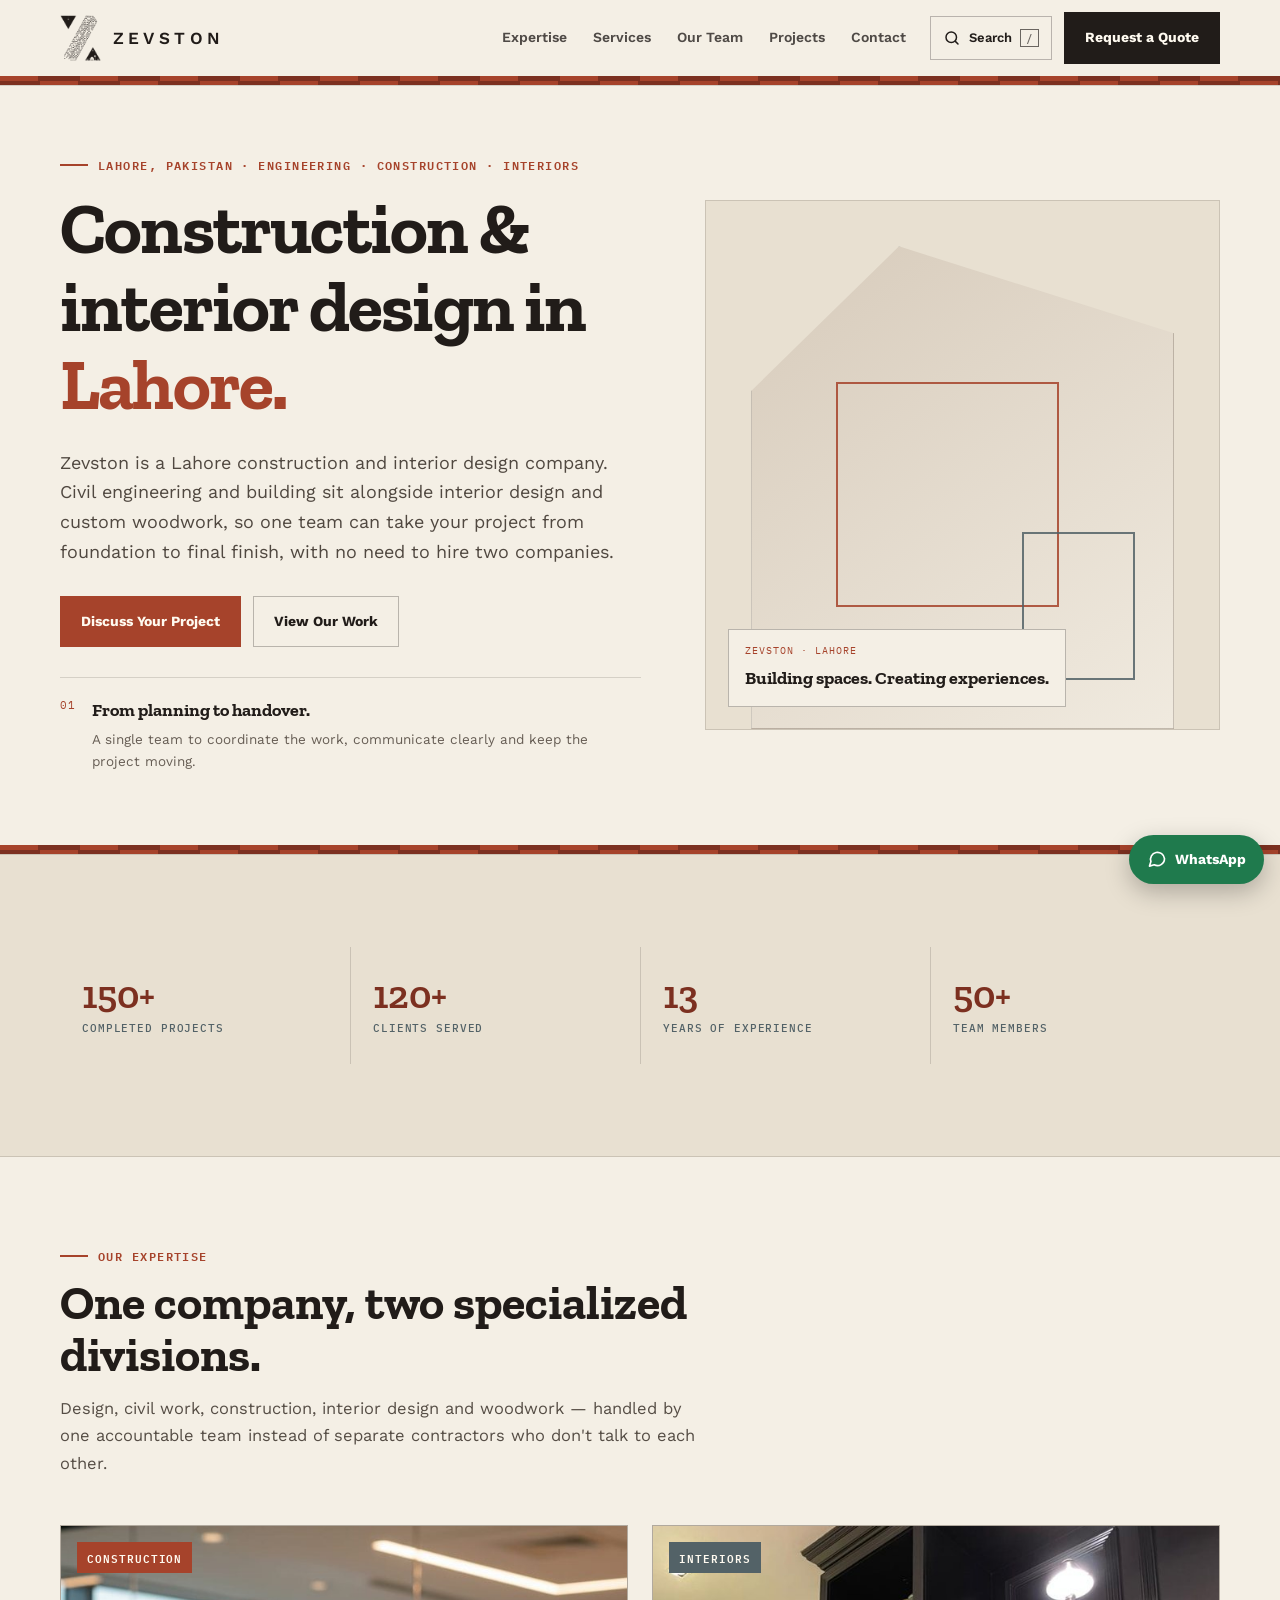
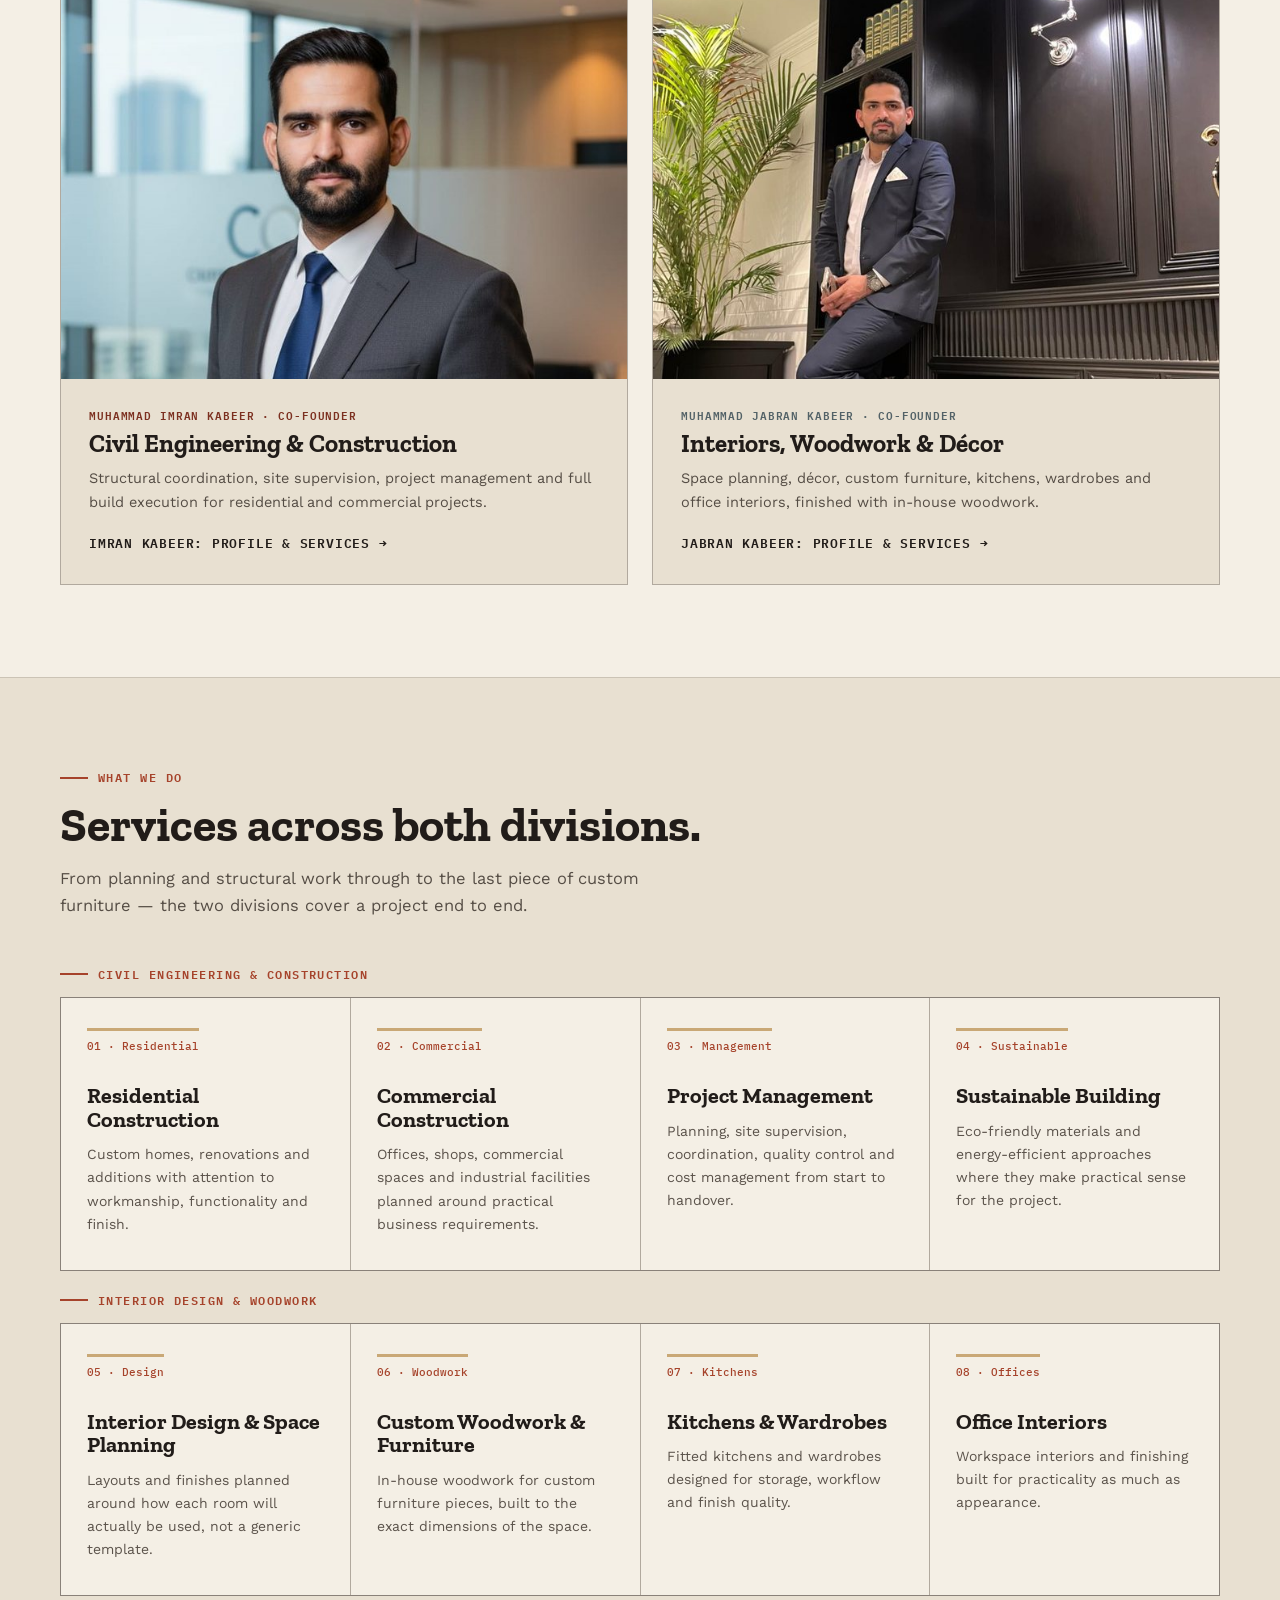
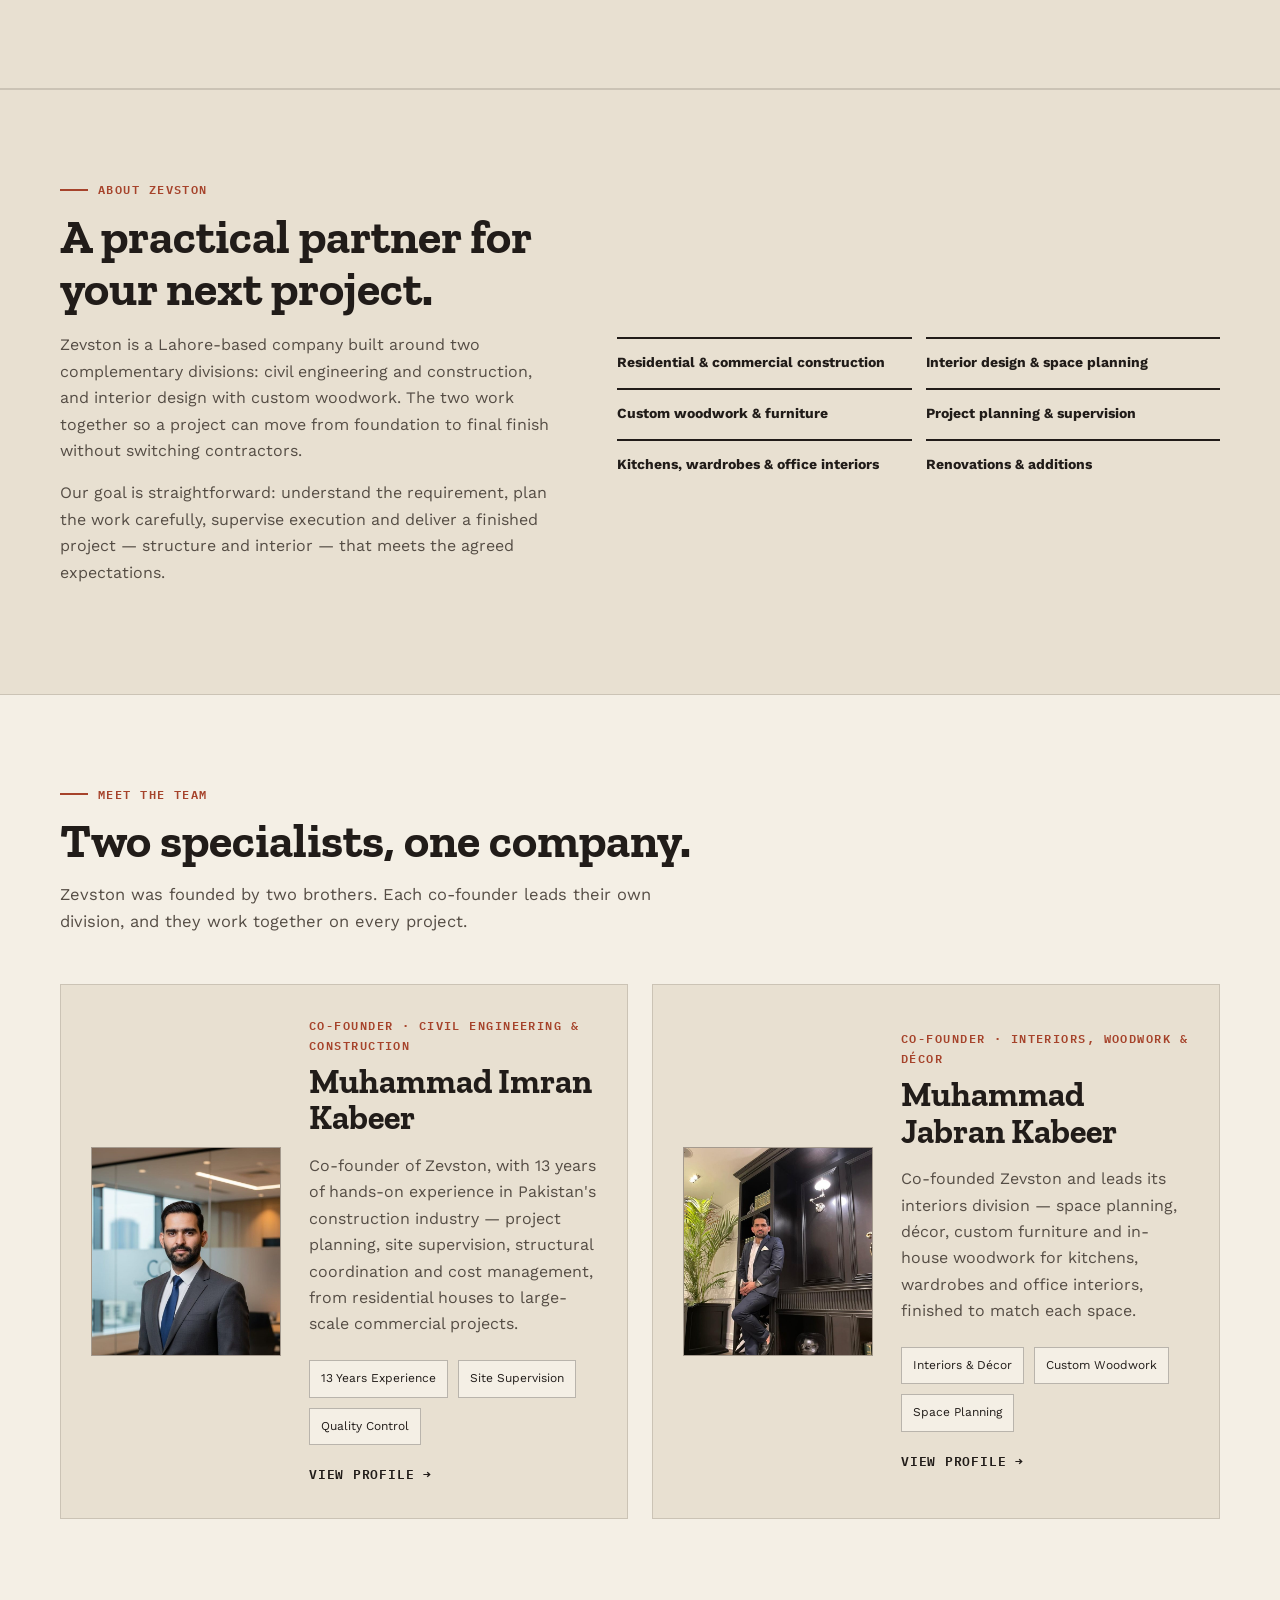
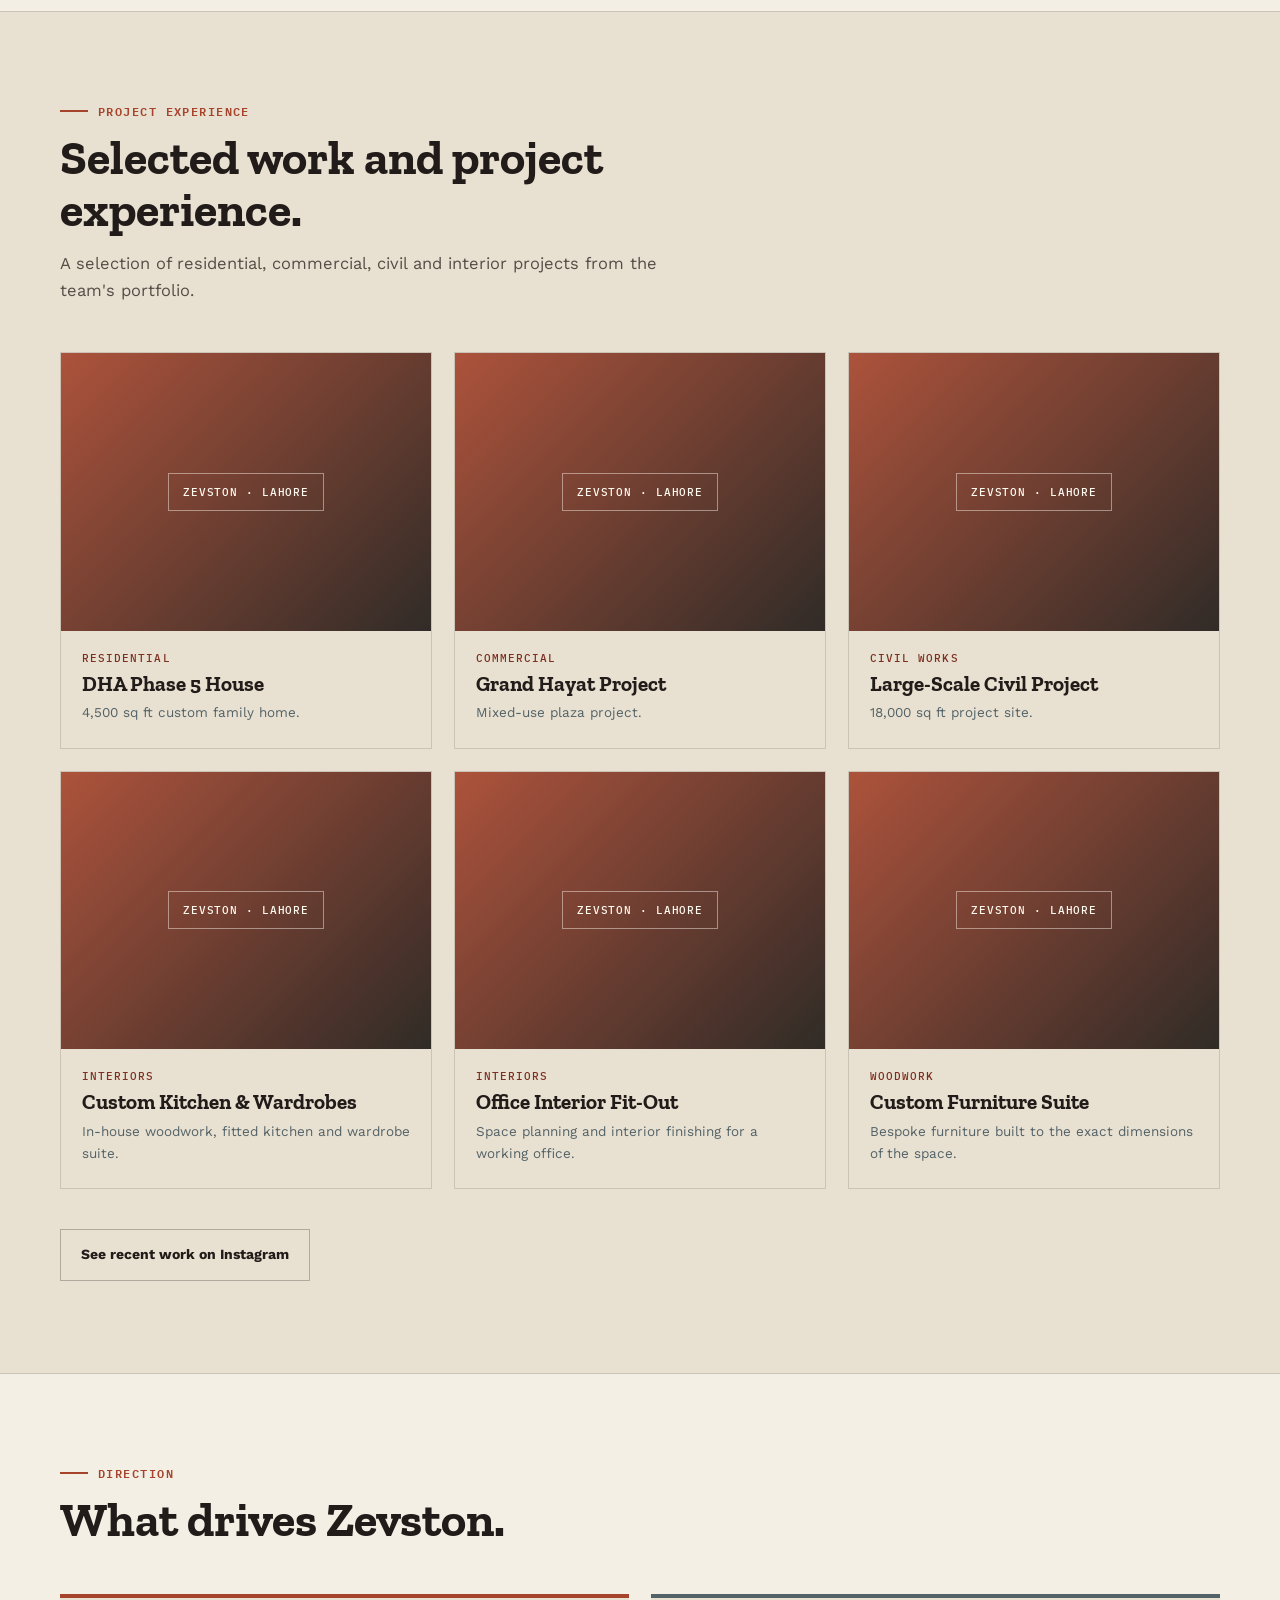
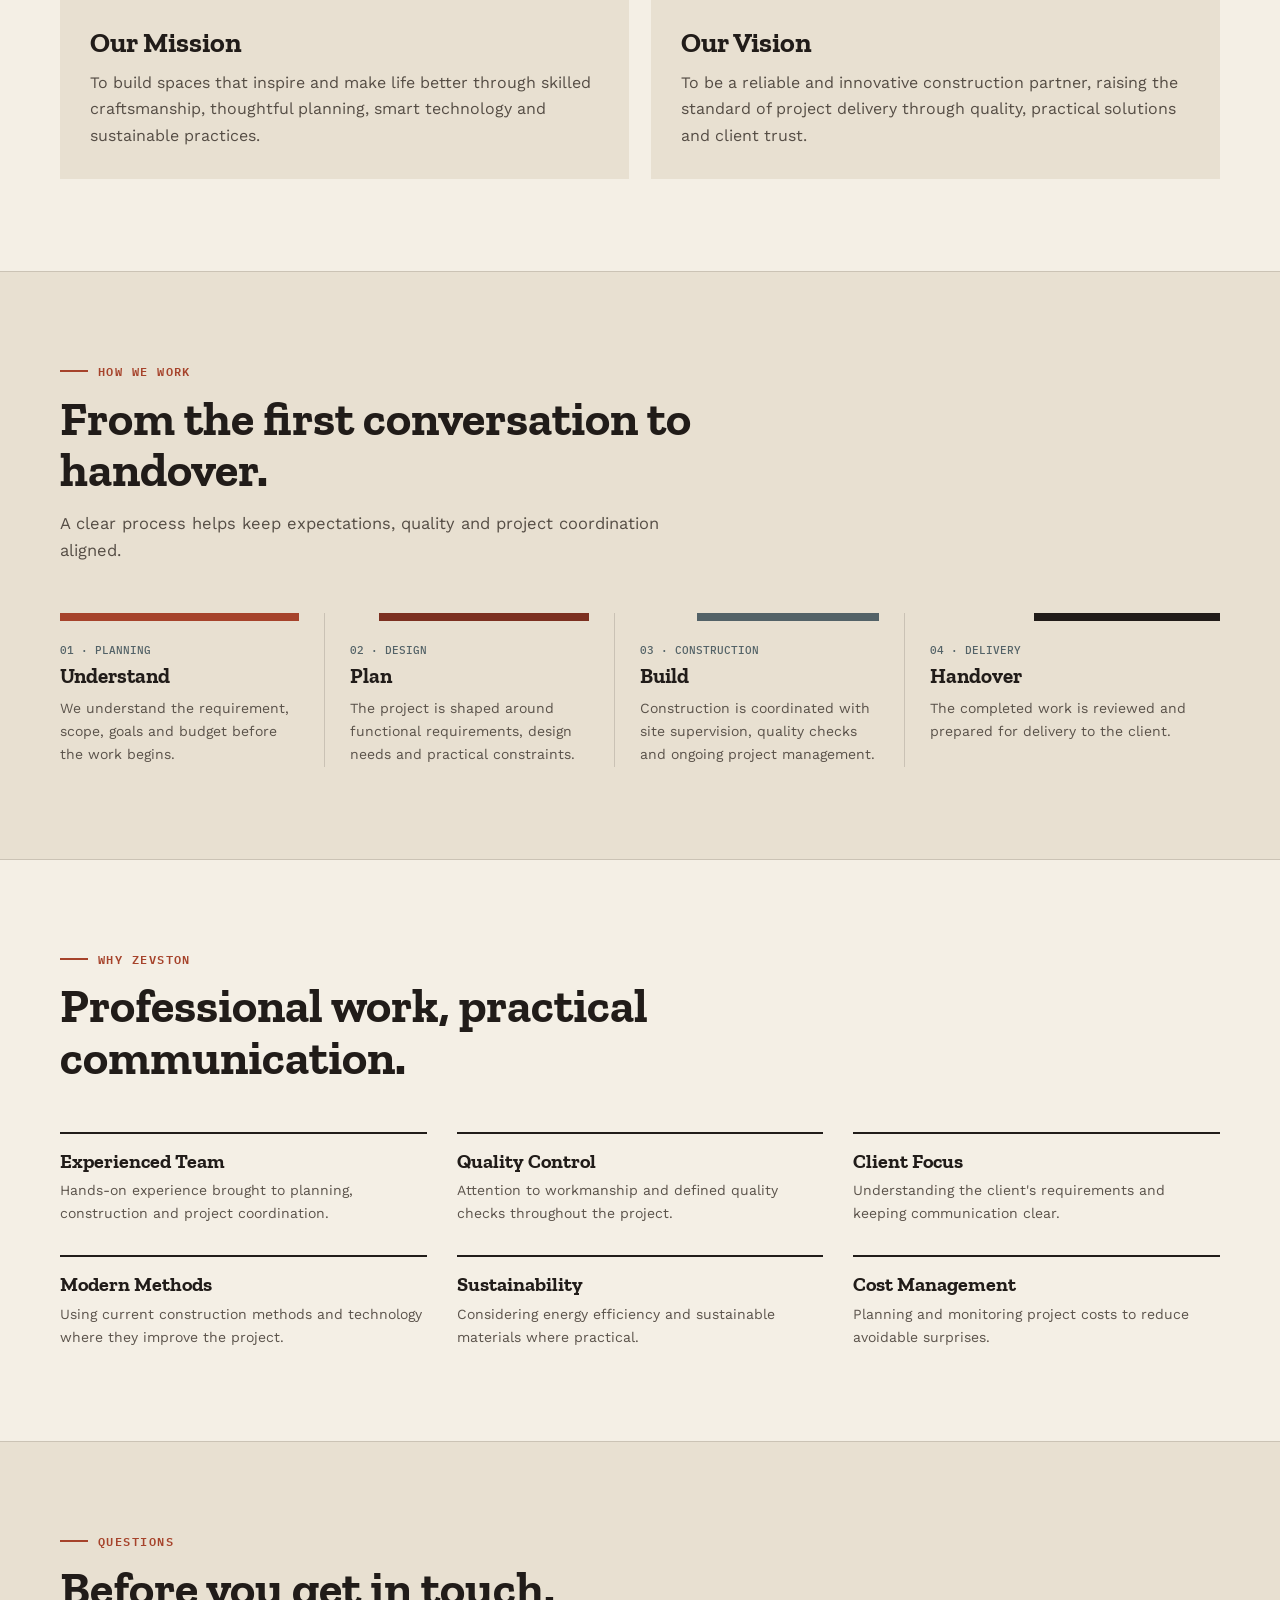
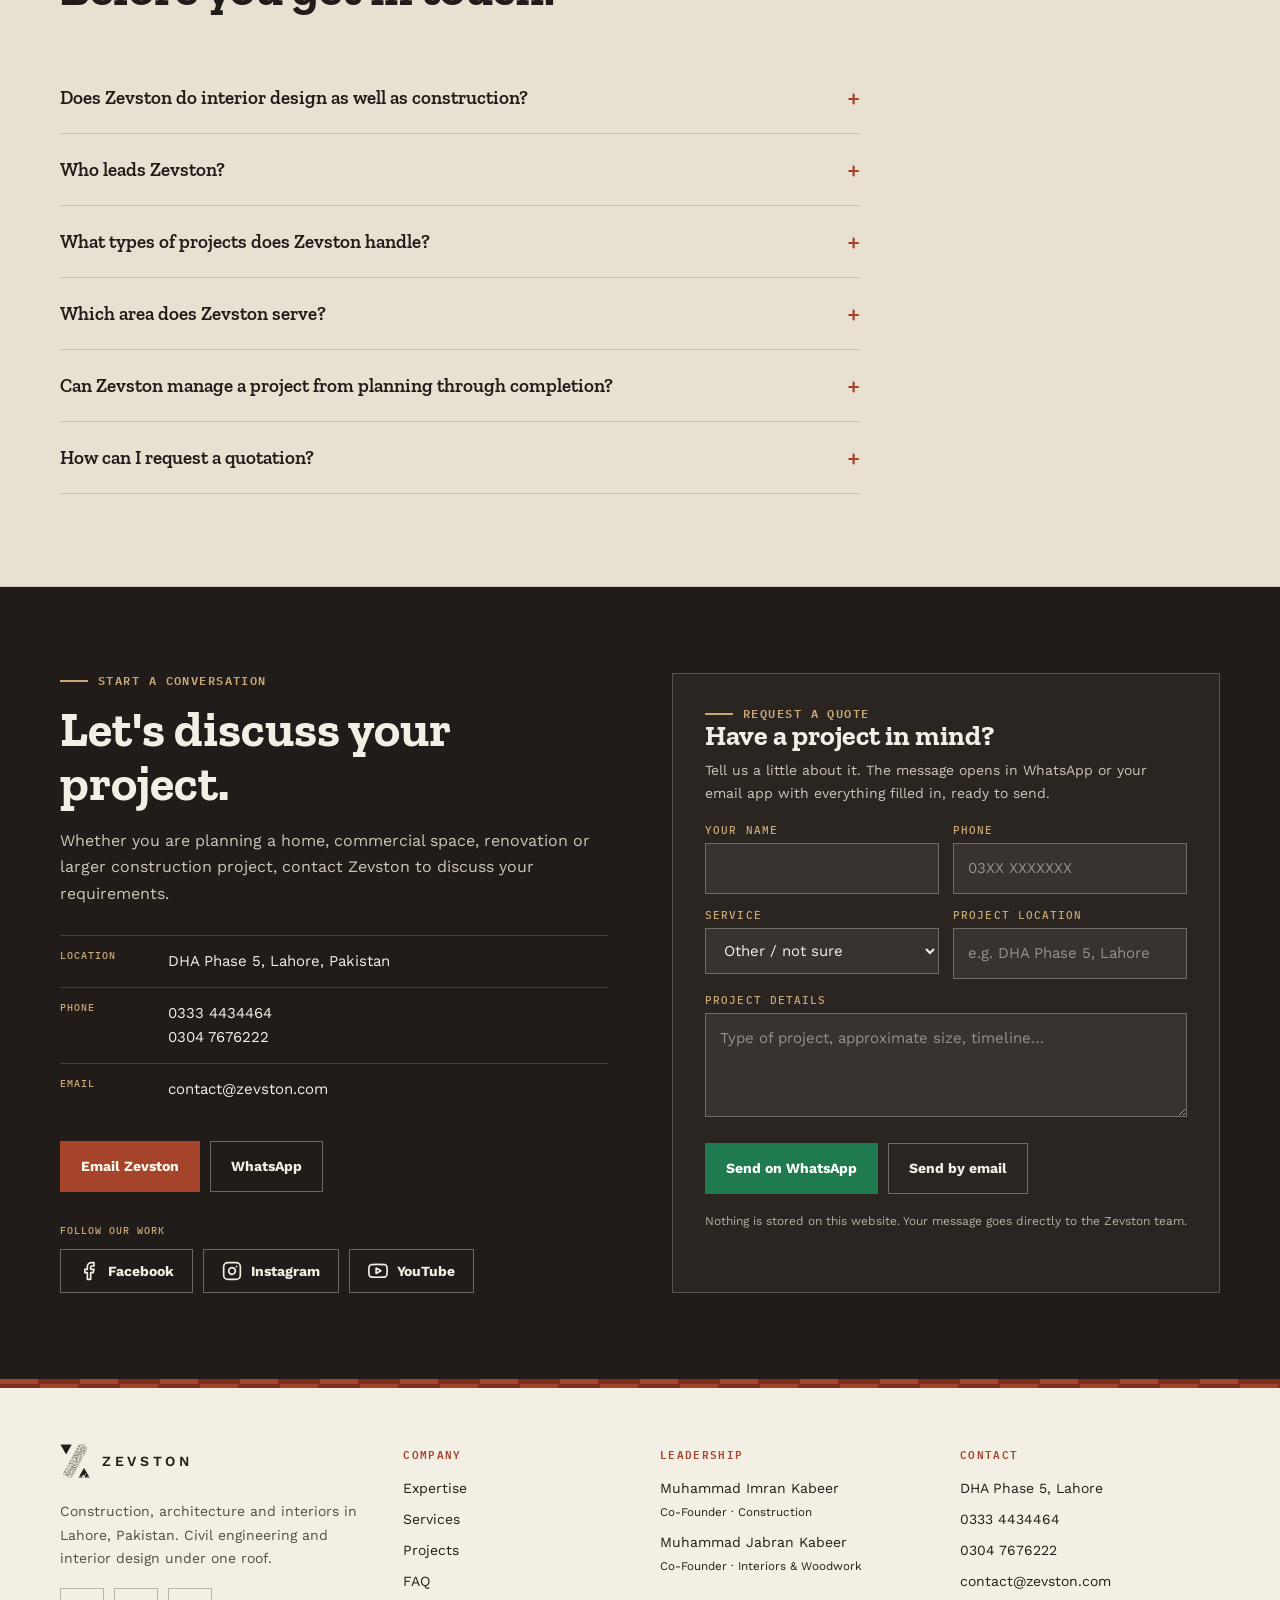
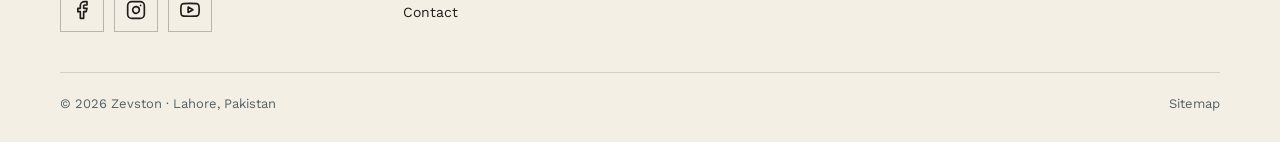
==== commit 259df000: "Co founder titiles ans social buttons" ====
--- a/index.html
+++ b/index.html
@@ -17,6 +17,7 @@
   <link rel="manifest" href="/site.webmanifest">
 
   <meta property="og:site_name" content="Zevston">
+  <meta property="og:locale" content="en_PK">
   <meta property="og:type" content="website">
   <meta property="og:title" content="Zevston | Construction & Interior Design in Lahore">
   <meta property="og:description" content="Zevston is a Lahore construction and interior design company: civil engineering, residential and commercial building, custom woodwork, kitchens and office interiors under one team.">
@@ -36,7 +37,7 @@
   <link rel="preconnect" href="https://fonts.googleapis.com">
   <link rel="preconnect" href="https://fonts.gstatic.com" crossorigin>
   <link href="https://fonts.googleapis.com/css2?family=IBM+Plex+Mono:wght@400;500;600&family=Work+Sans:wght@400;500;600;700&family=Zilla+Slab:wght@500;600;700&display=swap" rel="stylesheet">
-  <link rel="stylesheet" href="/assets/style.css">
+  <link rel="stylesheet" href="/assets/style.css?v=20261004">
 
 <script type="application/ld+json">
 {
@@ -50,7 +51,12 @@
   "description": "Zevston is a Lahore, Pakistan company offering civil engineering and construction alongside interior design and custom woodwork.",
   "slogan": "Building spaces. Creating experiences.",
   "email": "contact@zevston.com",
-  "telephone": "+923334434464",
+  "telephone": ["+923334434464", "+923047676222"],
+  "sameAs": [
+    "https://www.facebook.com/zevston",
+    "https://www.instagram.com/zevston_homes/",
+    "https://www.youtube.com/@Zevston_homes"
+  ],
   "address": {
     "@type": "PostalAddress",
     "streetAddress": "DHA Phase 5",
@@ -67,14 +73,14 @@
       "@type": "Person",
       "@id": "https://zevston.com/imran-kabeer/#person",
       "name": "Muhammad Imran Kabeer",
-      "jobTitle": "Civil Engineer",
+      "jobTitle": "Co-Founder, Civil Engineering & Construction",
       "url": "https://zevston.com/imran-kabeer/"
     },
     {
       "@type": "Person",
       "@id": "https://zevston.com/jabran-kabeer/#person",
       "name": "Muhammad Jabran Kabeer",
-      "jobTitle": "Interior Designer",
+      "jobTitle": "Co-Founder, Interiors, Woodwork & Décor",
       "url": "https://zevston.com/jabran-kabeer/"
     }
   ],
@@ -189,7 +195,7 @@
       "name": "Who leads Zevston?",
       "acceptedAnswer": {
         "@type": "Answer",
-        "text": "Zevston is run by two brothers. Muhammad Imran Kabeer, a civil engineer, leads the construction division, and Muhammad Jabran Kabeer, an interior designer, leads the interior design and woodwork division."
+        "text": "Zevston was founded by two brothers. Co-founder Muhammad Imran Kabeer, a civil engineer, leads civil engineering and construction, and co-founder Muhammad Jabran Kabeer leads interiors, woodwork and décor."
       }
     },
     {
@@ -327,10 +333,10 @@
         <a class="division-card" href="/imran-kabeer/">
           <div class="division-photo">
             <div class="division-tag">Construction</div>
-            <img src="/imran.jpg" width="700" height="959" loading="lazy" decoding="async" alt="Muhammad Imran Kabeer, Civil Engineer at Zevston">
+            <img src="/imran.jpg" width="700" height="959" loading="lazy" decoding="async" alt="Muhammad Imran Kabeer, Co-Founder and civil engineer at Zevston">
           </div>
           <div class="division-body">
-            <div class="who">Muhammad Imran Kabeer · Civil Engineer</div>
+            <div class="who">Muhammad Imran Kabeer · Co-Founder</div>
             <h3>Civil Engineering & Construction</h3>
             <p>Structural coordination, site supervision, project management and full build execution for residential and commercial projects.</p>
             <span class="division-link">Imran Kabeer: profile &amp; services →</span>
@@ -340,12 +346,12 @@
         <a class="division-card" href="/jabran-kabeer/">
           <div class="division-photo">
             <div class="division-tag">Interiors</div>
-            <img src="/jabran.jpg" width="700" height="933" loading="lazy" decoding="async" alt="Muhammad Jabran Kabeer, Interior Designer at Zevston">
+            <img src="/jabran.jpg" width="700" height="933" loading="lazy" decoding="async" alt="Muhammad Jabran Kabeer, Co-Founder of Zevston, interiors and woodwork">
           </div>
           <div class="division-body">
-            <div class="who">Muhammad Jabran Kabeer · Interior Designer</div>
-            <h3>Interior Design & Woodwork</h3>
-            <p>Space planning, custom furniture, kitchens, wardrobes and office interiors, finished with in-house woodwork.</p>
+            <div class="who">Muhammad Jabran Kabeer · Co-Founder</div>
+            <h3>Interiors, Woodwork & Décor</h3>
+            <p>Space planning, décor, custom furniture, kitchens, wardrobes and office interiors, finished with in-house woodwork.</p>
             <span class="division-link">Jabran Kabeer: profile &amp; services →</span>
           </div>
         </a>
@@ -459,8 +465,8 @@
         <div class="eyebrow">Meet the team</div>
         <h2>Two specialists, one company.</h2>
         <p>
-          Zevston is a family business — two brothers, each leading their own division, working
-          together on every project.
+          Zevston was founded by two brothers. Each co-founder leads their own division, and they
+          work together on every project.
         </p>
       </div>
 
@@ -469,16 +475,16 @@
           <div class="founder-photo">
             <img
               src="/imran.jpg" width="700" height="959" loading="lazy" decoding="async"
-              alt="Muhammad Imran Kabeer, Civil Engineer and Construction Lead at Zevston"
+              alt="Muhammad Imran Kabeer, Co-Founder and Construction Lead at Zevston"
               onerror="this.style.display='none';document.getElementById('founder-fallback-1').style.display='grid';"
             >
             <div class="founder-fallback" id="founder-fallback-1" style="display:none;">IK</div>
           </div>
           <div>
-            <div class="role">Civil Engineer · Construction & Project Management</div>
+            <div class="role">Co-Founder · Civil Engineering & Construction</div>
             <h3><a href="/imran-kabeer/">Muhammad Imran Kabeer</a></h3>
             <p>
-              13 years of hands-on experience in Pakistan's construction industry — project planning,
+              Co-founder of Zevston, with 13 years of hands-on experience in Pakistan's construction industry — project planning,
               site supervision, structural coordination and cost management, from residential houses
               to large-scale commercial projects.
             </p>
@@ -495,20 +501,20 @@
           <div class="founder-photo">
             <img
               src="/jabran.jpg" width="700" height="933" loading="lazy" decoding="async"
-              alt="Muhammad Jabran Kabeer, Interior Designer at Zevston"
+              alt="Muhammad Jabran Kabeer, Co-Founder of Zevston, interiors and woodwork"
               onerror="this.style.display='none';document.getElementById('founder-fallback-2').style.display='grid';"
             >
             <div class="founder-fallback" id="founder-fallback-2" style="display:none;">JK</div>
           </div>
           <div>
-            <div class="role">Interior Designer · Woodwork & Custom Interiors</div>
+            <div class="role">Co-Founder · Interiors, Woodwork & Décor</div>
             <h3><a href="/jabran-kabeer/">Muhammad Jabran Kabeer</a></h3>
             <p>
-              Leads Zevston's interior division — space planning, custom furniture and in-house
-              woodwork for kitchens, wardrobes and office interiors, finished to match each space.
+              Co-founded Zevston and leads its interiors division — space planning, décor, custom furniture
+              and in-house woodwork for kitchens, wardrobes and office interiors, finished to match each space.
             </p>
             <div class="credentials">
-              <span class="pill">Interior Design</span>
+              <span class="pill">Interiors &amp; Décor</span>
               <span class="pill">Custom Woodwork</span>
               <span class="pill">Space Planning</span>
             </div>
@@ -587,6 +593,10 @@
           </div>
         </article>
       </div>
+
+      <div class="projects-more">
+        <a class="btn alt" href="https://www.instagram.com/zevston_homes/" target="_blank" rel="me noopener">See recent work on Instagram</a>
+      </div>
     </div>
   </section>
 
@@ -717,7 +727,7 @@
             <span class="plus" aria-hidden="true">+</span>
           </button>
           <div class="faq-a">
-            <p>Zevston is run by two brothers. <a href="/imran-kabeer/">Muhammad Imran Kabeer</a>, a civil engineer, leads the construction division, and <a href="/jabran-kabeer/">Muhammad Jabran Kabeer</a>, an interior designer, leads the interior design and woodwork division.</p>
+            <p>Zevston was founded by two brothers. Co-founder <a href="/imran-kabeer/">Muhammad Imran Kabeer</a>, a civil engineer, leads civil engineering and construction, and co-founder <a href="/jabran-kabeer/">Muhammad Jabran Kabeer</a> leads interiors, woodwork and décor.</p>
           </div>
         </div>
 
@@ -781,7 +791,7 @@
             <div class="key">Phone</div>
             <div class="value">
               <a href="tel:+923334434464">0333 4434464</a><br>
-              <a href="tel:+923225377072">0322 5377072</a>
+              <a href="tel:+923047676222">0304 7676222</a>
             </div>
           </div>
           <div class="contact-row">
@@ -793,6 +803,15 @@
         <div class="contact-actions">
           <a class="btn brick" href="mailto:contact@zevston.com?subject=Zevston%20Project%20Enquiry">Email Zevston</a>
           <a class="btn alt" href="https://wa.me/923334434464?text=Hello%20Zevston%2C%20I%20would%20like%20to%20discuss%20a%20project." target="_blank" rel="noopener">WhatsApp</a>
+        </div>
+
+        <div class="follow">
+          <div class="follow-label">Follow our work</div>
+        <nav class="social labelled" aria-label="Zevston on social media">
+          <a href="https://www.facebook.com/zevston" target="_blank" rel="me noopener" aria-label="Zevston on Facebook"><svg viewBox="0 0 24 24" fill="none" stroke="currentColor" stroke-width="2" stroke-linecap="round" stroke-linejoin="round" aria-hidden="true"><path d="M18 2h-3a5 5 0 0 0-5 5v3H7v4h3v8h4v-8h3l1-4h-4V7a1 1 0 0 1 1-1h3z"/></svg><span>Facebook</span></a>
+          <a href="https://www.instagram.com/zevston_homes/" target="_blank" rel="me noopener" aria-label="Zevston on Instagram"><svg viewBox="0 0 24 24" fill="none" stroke="currentColor" stroke-width="2" stroke-linecap="round" stroke-linejoin="round" aria-hidden="true"><rect x="2" y="2" width="20" height="20" rx="5" ry="5"/><path d="M16 11.37A4 4 0 1 1 12.63 8 4 4 0 0 1 16 11.37z"/><path d="M17.5 6.5h.01"/></svg><span>Instagram</span></a>
+          <a href="https://www.youtube.com/@Zevston_homes" target="_blank" rel="me noopener" aria-label="Zevston on YouTube"><svg viewBox="0 0 24 24" fill="none" stroke="currentColor" stroke-width="2" stroke-linecap="round" stroke-linejoin="round" aria-hidden="true"><path d="M22.54 6.42a2.78 2.78 0 0 0-1.94-2C18.88 4 12 4 12 4s-6.88 0-8.6.46a2.78 2.78 0 0 0-1.94 2A29 29 0 0 0 1 11.75a29 29 0 0 0 .46 5.33A2.78 2.78 0 0 0 3.4 19c1.72.46 8.6.46 8.6.46s6.88 0 8.6-.46a2.78 2.78 0 0 0 1.94-2 29 29 0 0 0 .46-5.25 29 29 0 0 0-.46-5.33z"/><path d="m9.75 15.02 5.75-3.27-5.75-3.27z"/></svg><span>YouTube</span></a>
+        </nav>
         </div>
       </div>
 
@@ -839,6 +858,11 @@
       <div>
         <a class="brand sm" href="/" aria-label="Zevston home"><img src="/logo-mark.png" alt="" width="41" height="46"><span class="word">Zevston</span></a>
         <p>Construction, architecture and interiors in Lahore, Pakistan. Civil engineering and interior design under one roof.</p>
+        <nav class="social" aria-label="Zevston on social media">
+          <a href="https://www.facebook.com/zevston" target="_blank" rel="me noopener" aria-label="Zevston on Facebook"><svg viewBox="0 0 24 24" fill="none" stroke="currentColor" stroke-width="2" stroke-linecap="round" stroke-linejoin="round" aria-hidden="true"><path d="M18 2h-3a5 5 0 0 0-5 5v3H7v4h3v8h4v-8h3l1-4h-4V7a1 1 0 0 1 1-1h3z"/></svg></a>
+          <a href="https://www.instagram.com/zevston_homes/" target="_blank" rel="me noopener" aria-label="Zevston on Instagram"><svg viewBox="0 0 24 24" fill="none" stroke="currentColor" stroke-width="2" stroke-linecap="round" stroke-linejoin="round" aria-hidden="true"><rect x="2" y="2" width="20" height="20" rx="5" ry="5"/><path d="M16 11.37A4 4 0 1 1 12.63 8 4 4 0 0 1 16 11.37z"/><path d="M17.5 6.5h.01"/></svg></a>
+          <a href="https://www.youtube.com/@Zevston_homes" target="_blank" rel="me noopener" aria-label="Zevston on YouTube"><svg viewBox="0 0 24 24" fill="none" stroke="currentColor" stroke-width="2" stroke-linecap="round" stroke-linejoin="round" aria-hidden="true"><path d="M22.54 6.42a2.78 2.78 0 0 0-1.94-2C18.88 4 12 4 12 4s-6.88 0-8.6.46a2.78 2.78 0 0 0-1.94 2A29 29 0 0 0 1 11.75a29 29 0 0 0 .46 5.33A2.78 2.78 0 0 0 3.4 19c1.72.46 8.6.46 8.6.46s6.88 0 8.6-.46a2.78 2.78 0 0 0 1.94-2 29 29 0 0 0 .46-5.25 29 29 0 0 0-.46-5.33z"/><path d="m9.75 15.02 5.75-3.27-5.75-3.27z"/></svg></a>
+        </nav>
       </div>
       <div>
         <h4>Company</h4>
@@ -853,8 +877,8 @@
       <div>
         <h4>Leadership</h4>
         <ul>
-          <li><a href="/imran-kabeer/">Muhammad Imran Kabeer<br><small>Civil Engineer</small></a></li>
-          <li><a href="/jabran-kabeer/">Muhammad Jabran Kabeer<br><small>Interior Designer</small></a></li>
+          <li><a href="/imran-kabeer/">Muhammad Imran Kabeer<br><small>Co-Founder · Construction</small></a></li>
+          <li><a href="/jabran-kabeer/">Muhammad Jabran Kabeer<br><small>Co-Founder · Interiors &amp; Woodwork</small></a></li>
         </ul>
       </div>
       <div>
@@ -862,7 +886,7 @@
         <ul>
           <li>DHA Phase 5, Lahore</li>
           <li><a href="tel:+923334434464">0333 4434464</a></li>
-          <li><a href="tel:+923225377072">0322 5377072</a></li>
+          <li><a href="tel:+923047676222">0304 7676222</a></li>
           <li><a href="mailto:contact@zevston.com">contact@zevston.com</a></li>
         </ul>
       </div>
@@ -887,7 +911,7 @@
       <p class="search-hint" id="search-hint">Try a name, service or topic.</p>
       <div class="search-chips" id="search-chips">
         <button type="button" data-q="civil engineer">Civil engineer</button>
-        <button type="button" data-q="interior designer">Interior designer</button>
+        <button type="button" data-q="interiors">Interiors</button>
         <button type="button" data-q="Imran Kabeer">Imran Kabeer</button>
         <button type="button" data-q="Jabran Kabeer">Jabran Kabeer</button>
         <button type="button" data-q="kitchen">Kitchens</button>
@@ -902,6 +926,6 @@
   </div>
 </div>
 
-<script src="/assets/site.js" defer></script>
+<script src="/assets/site.js?v=20261004" defer></script>
 </body>
 </html>
--- a/assets/style.css
+++ b/assets/style.css
@@ -796,3 +796,24 @@
 .division-card.steel:hover{border-color:var(--steel)}
 .search-form input[type=search]::-webkit-search-cancel-button,
 .search-form input[type=search]::-webkit-search-decoration{-webkit-appearance:none;appearance:none;display:none}
+
+
+/* ----------------------------------------------------------------------
+   Social links (Facebook, Instagram, YouTube)
+   ---------------------------------------------------------------------- */
+.social{display:flex;gap:.625rem;flex-wrap:wrap;margin-top:1.125rem}
+.social a{
+  display:inline-flex;align-items:center;justify-content:center;gap:.5625rem;
+  min-width:2.75rem;min-height:2.75rem;
+  border:1px solid var(--line-dark);color:var(--ink);text-decoration:none;
+  font-weight:700;font-size:.875rem;transition:.2s ease;
+}
+.social a svg{width:1.25rem;height:1.25rem;flex:none}
+.social a:hover{background:var(--brick);border-color:var(--brick);color:var(--white)}
+.social.labelled a{padding:0 1.125rem}
+.follow{margin-top:2rem}
+.follow-label{color:var(--sand);font:500 .625rem "IBM Plex Mono",monospace;text-transform:uppercase;letter-spacing:.1em}
+.follow .social{margin-top:.75rem}
+.contact .social a{color:var(--paper);border-color:rgba(244,239,229,.35)}
+.contact .social a:hover{background:var(--paper);border-color:var(--paper);color:var(--ink)}
+.projects-more{margin-top:2.5rem}
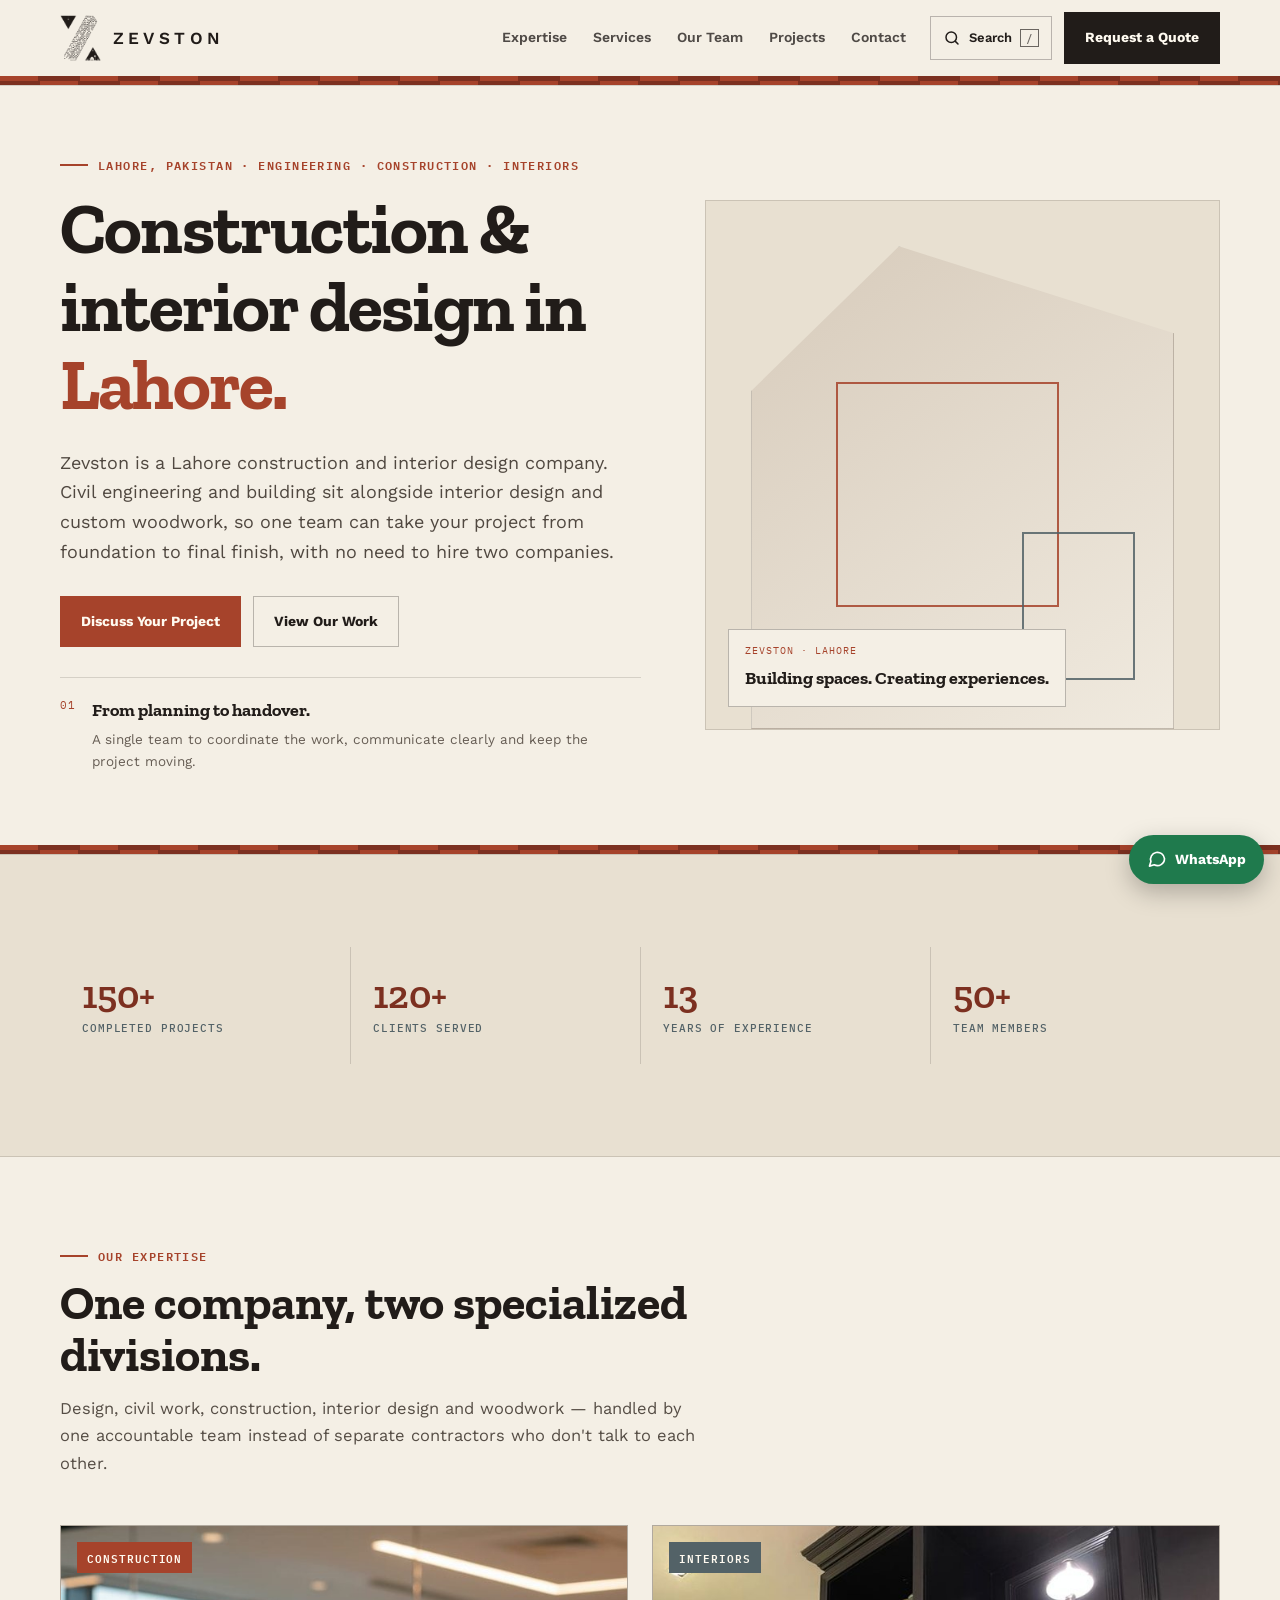
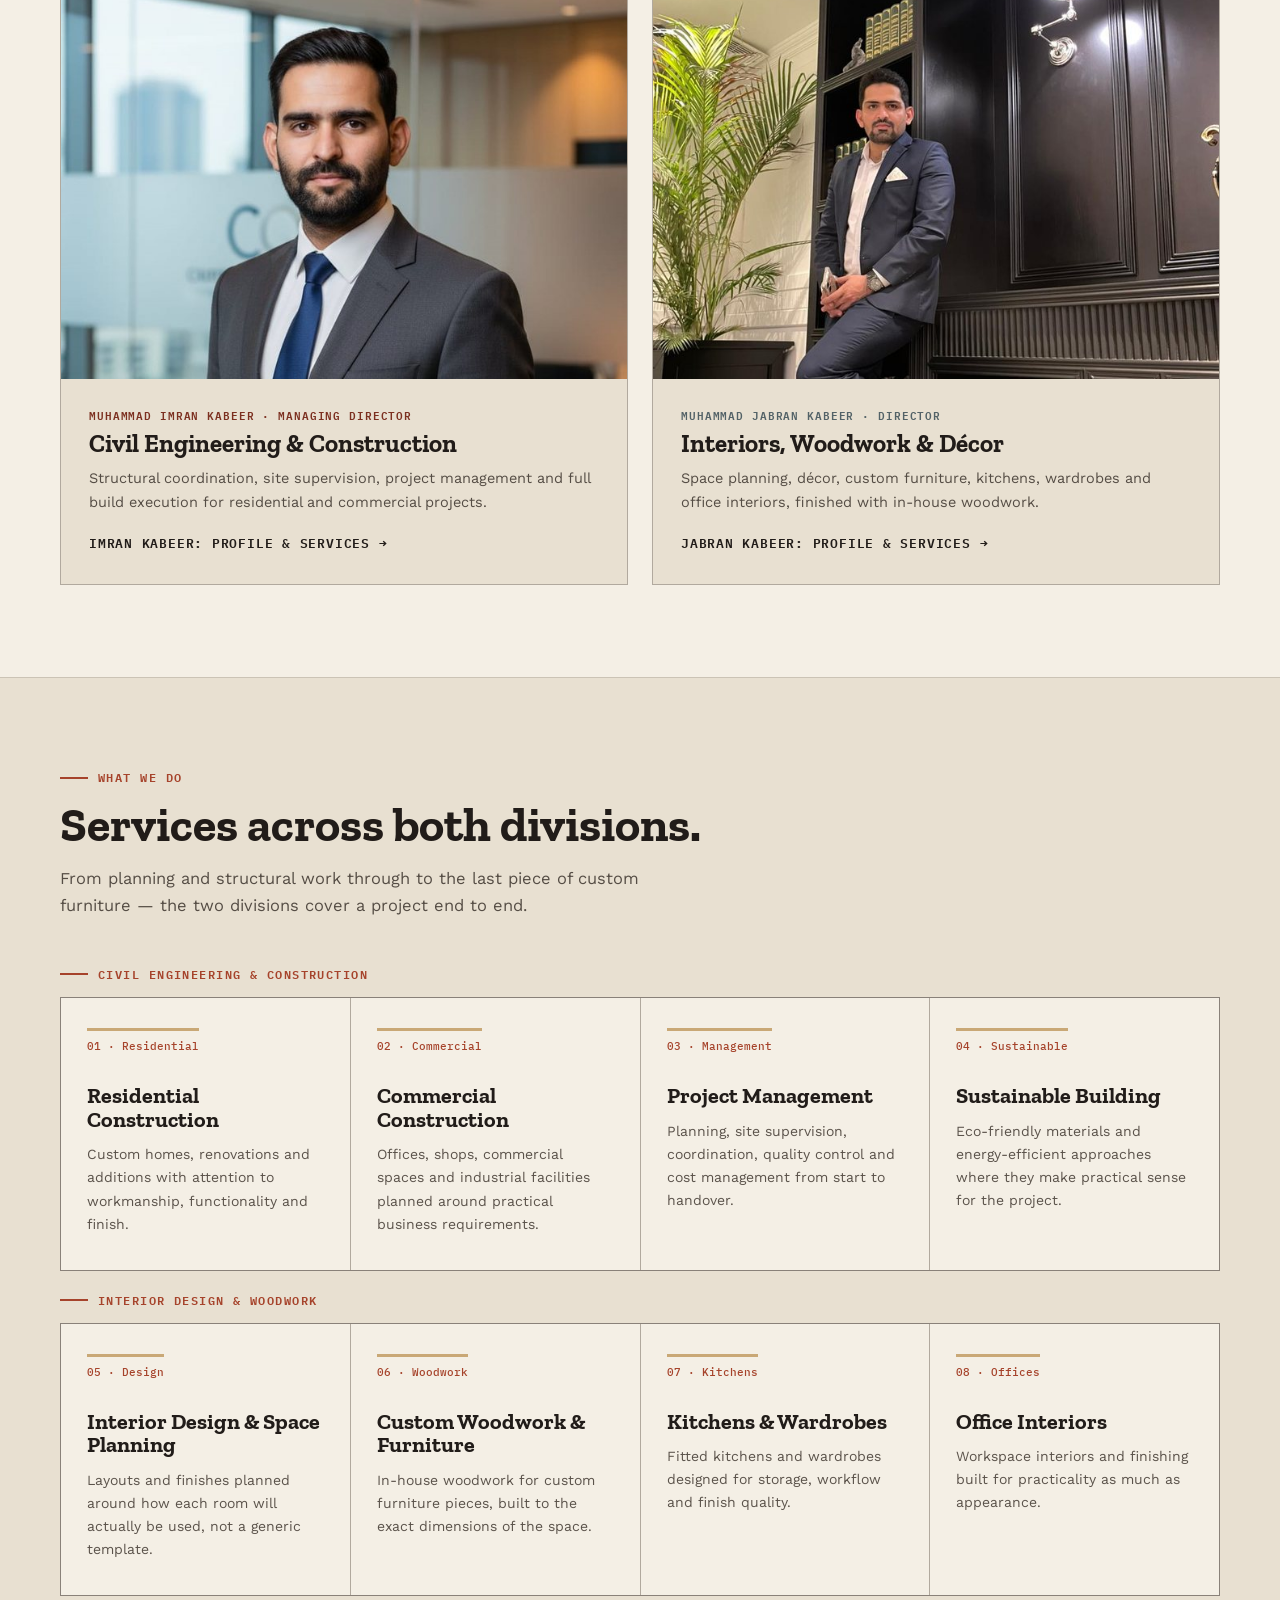
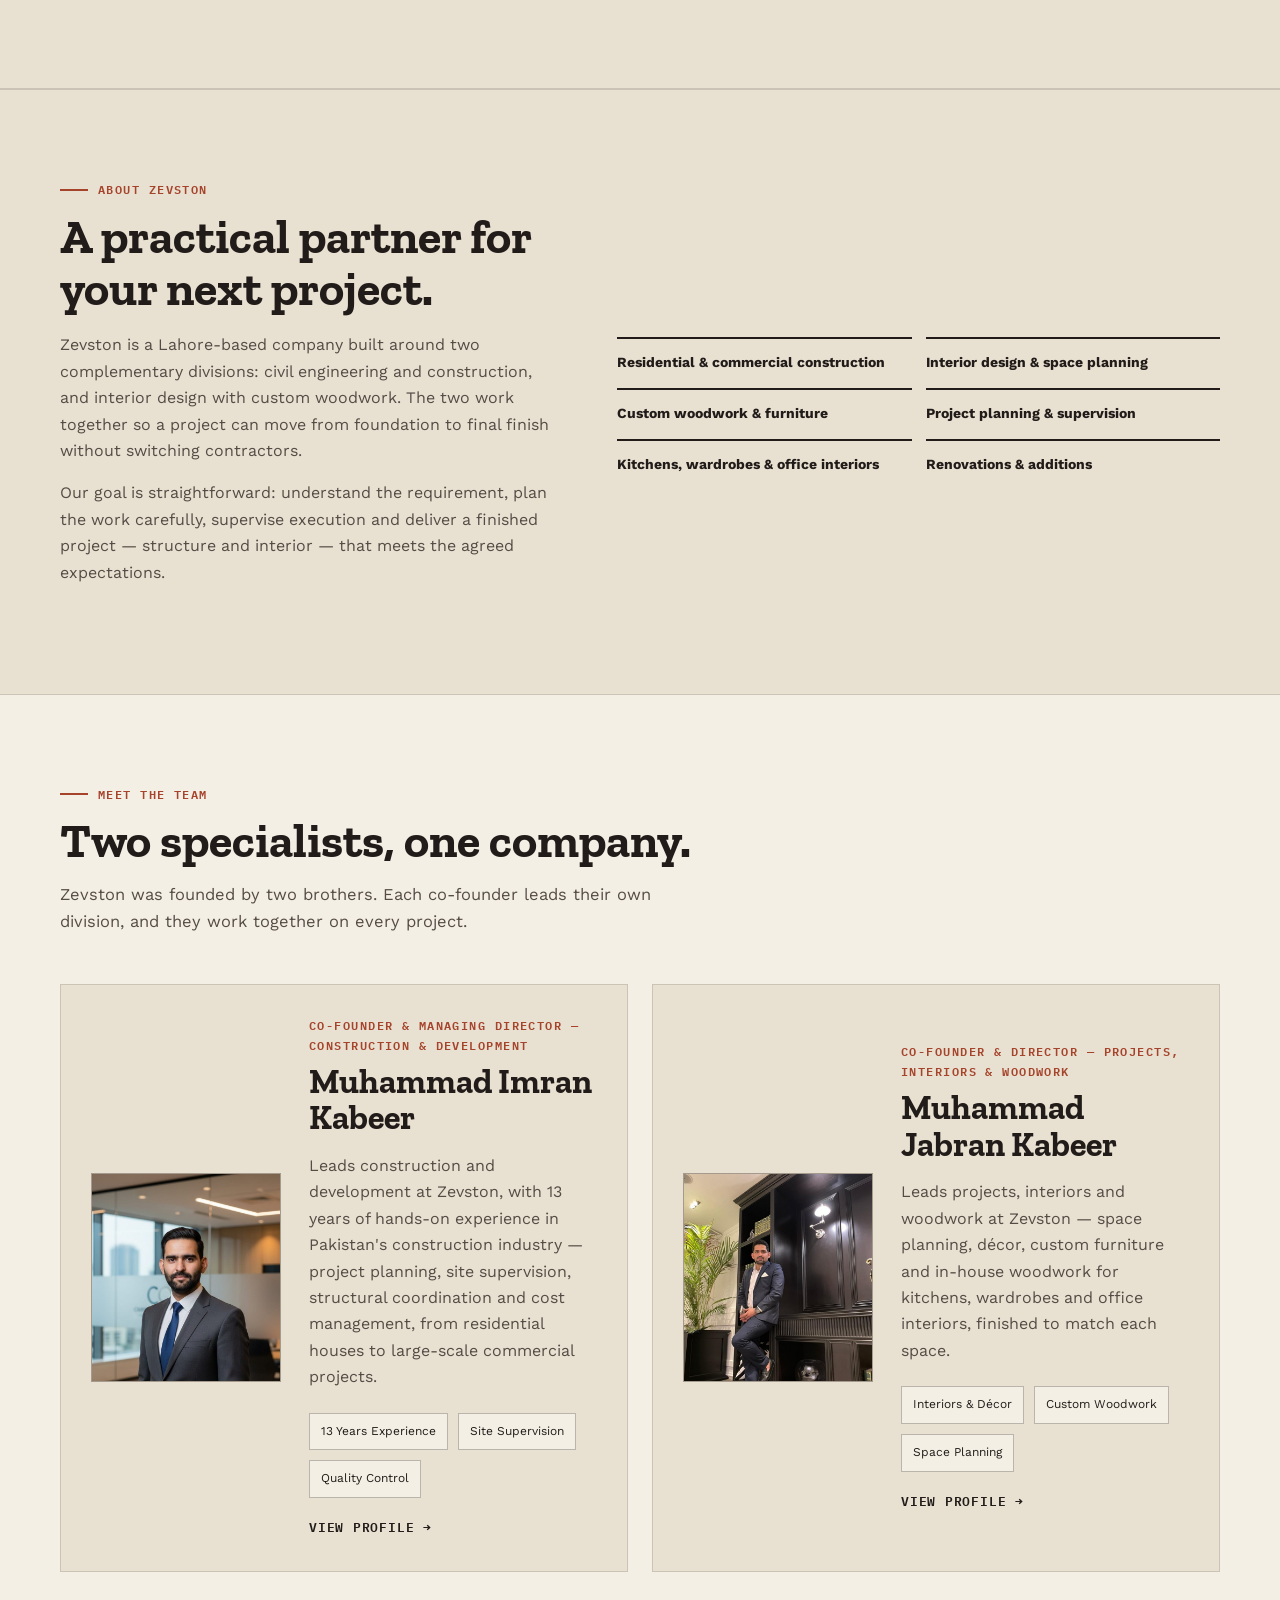
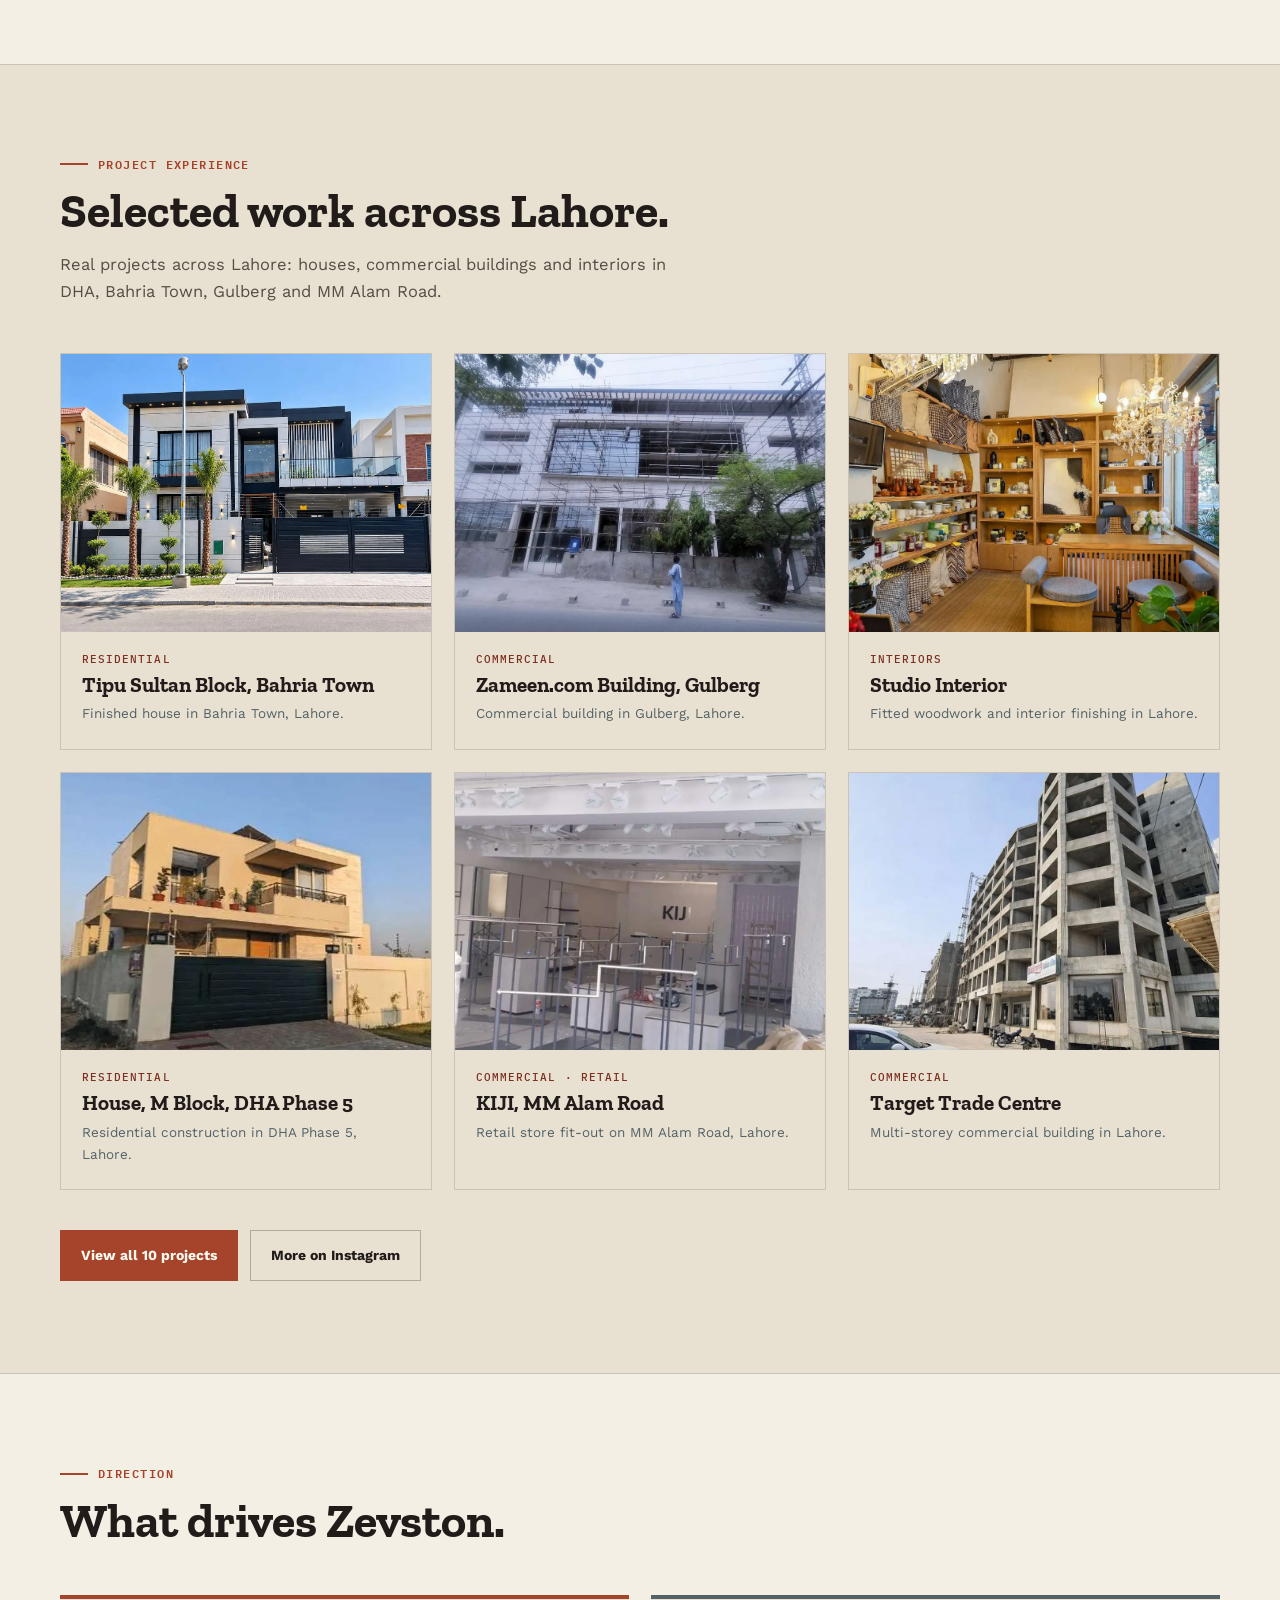
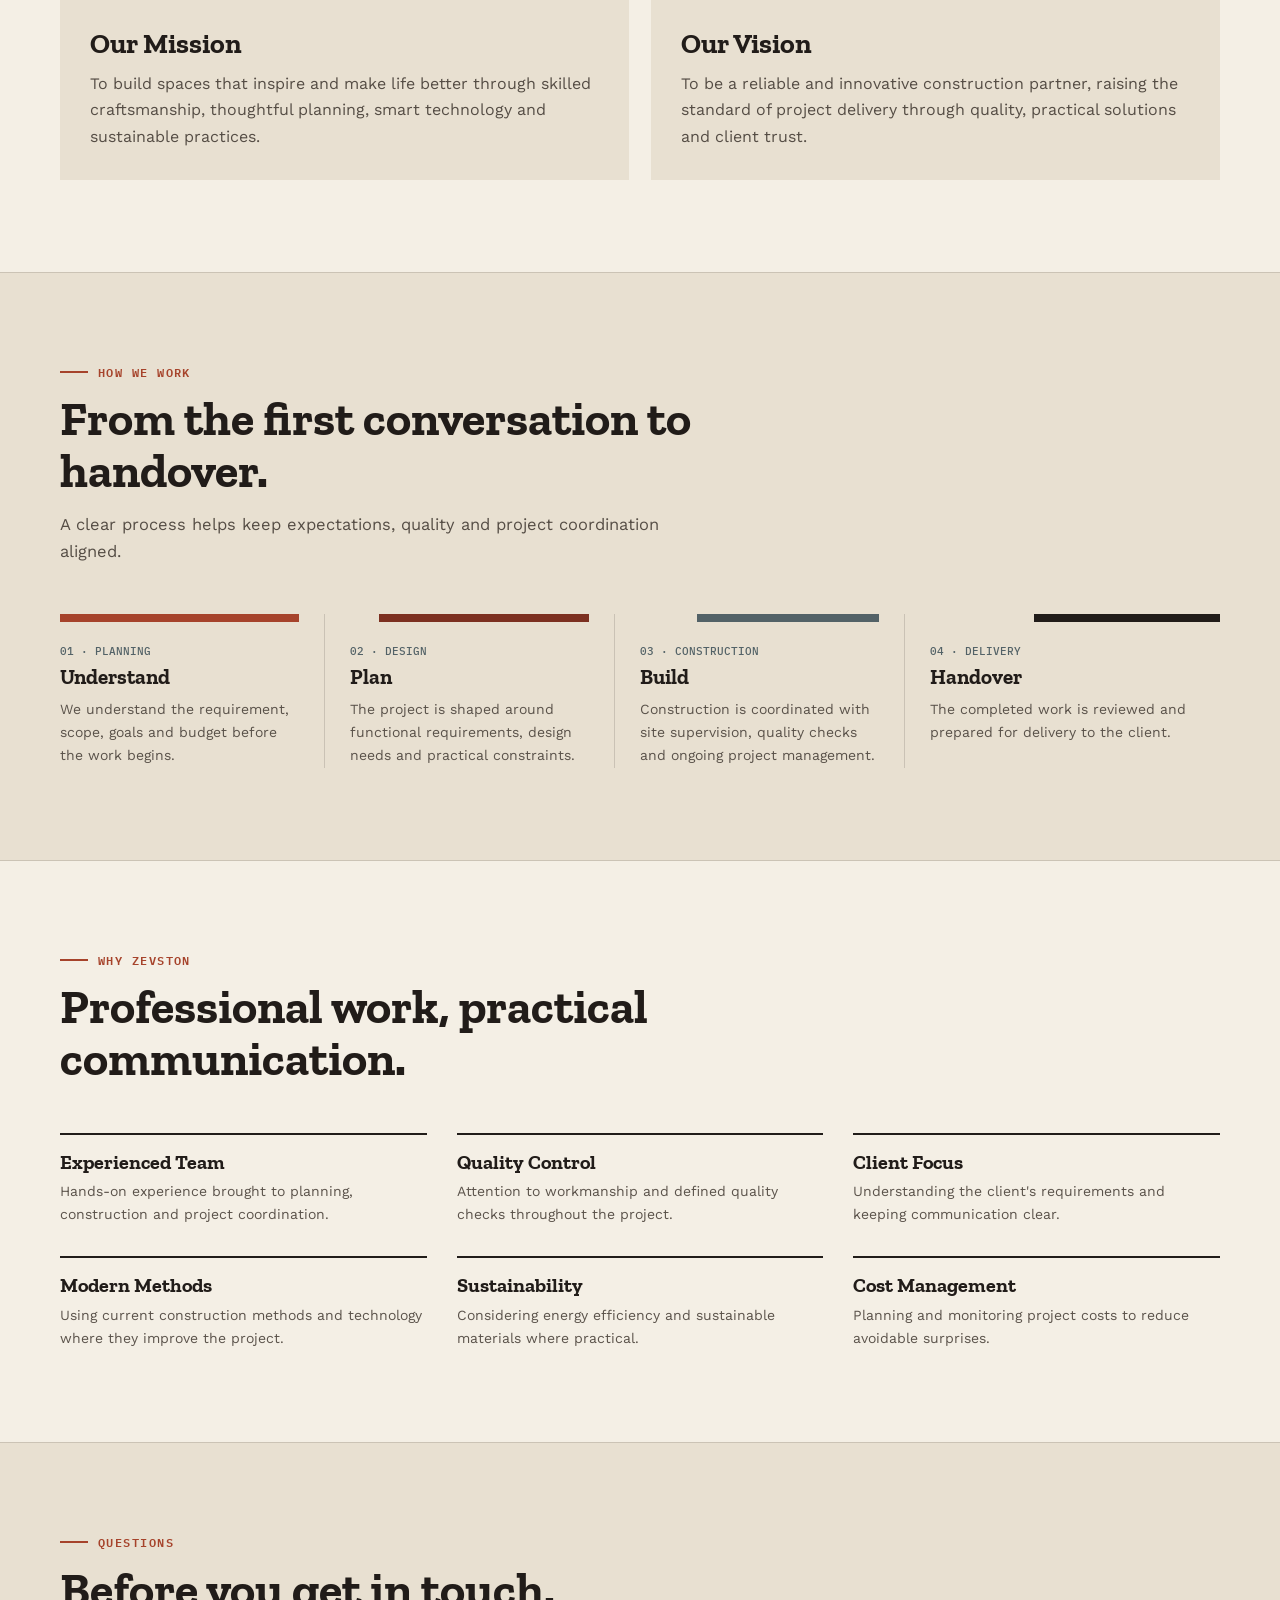
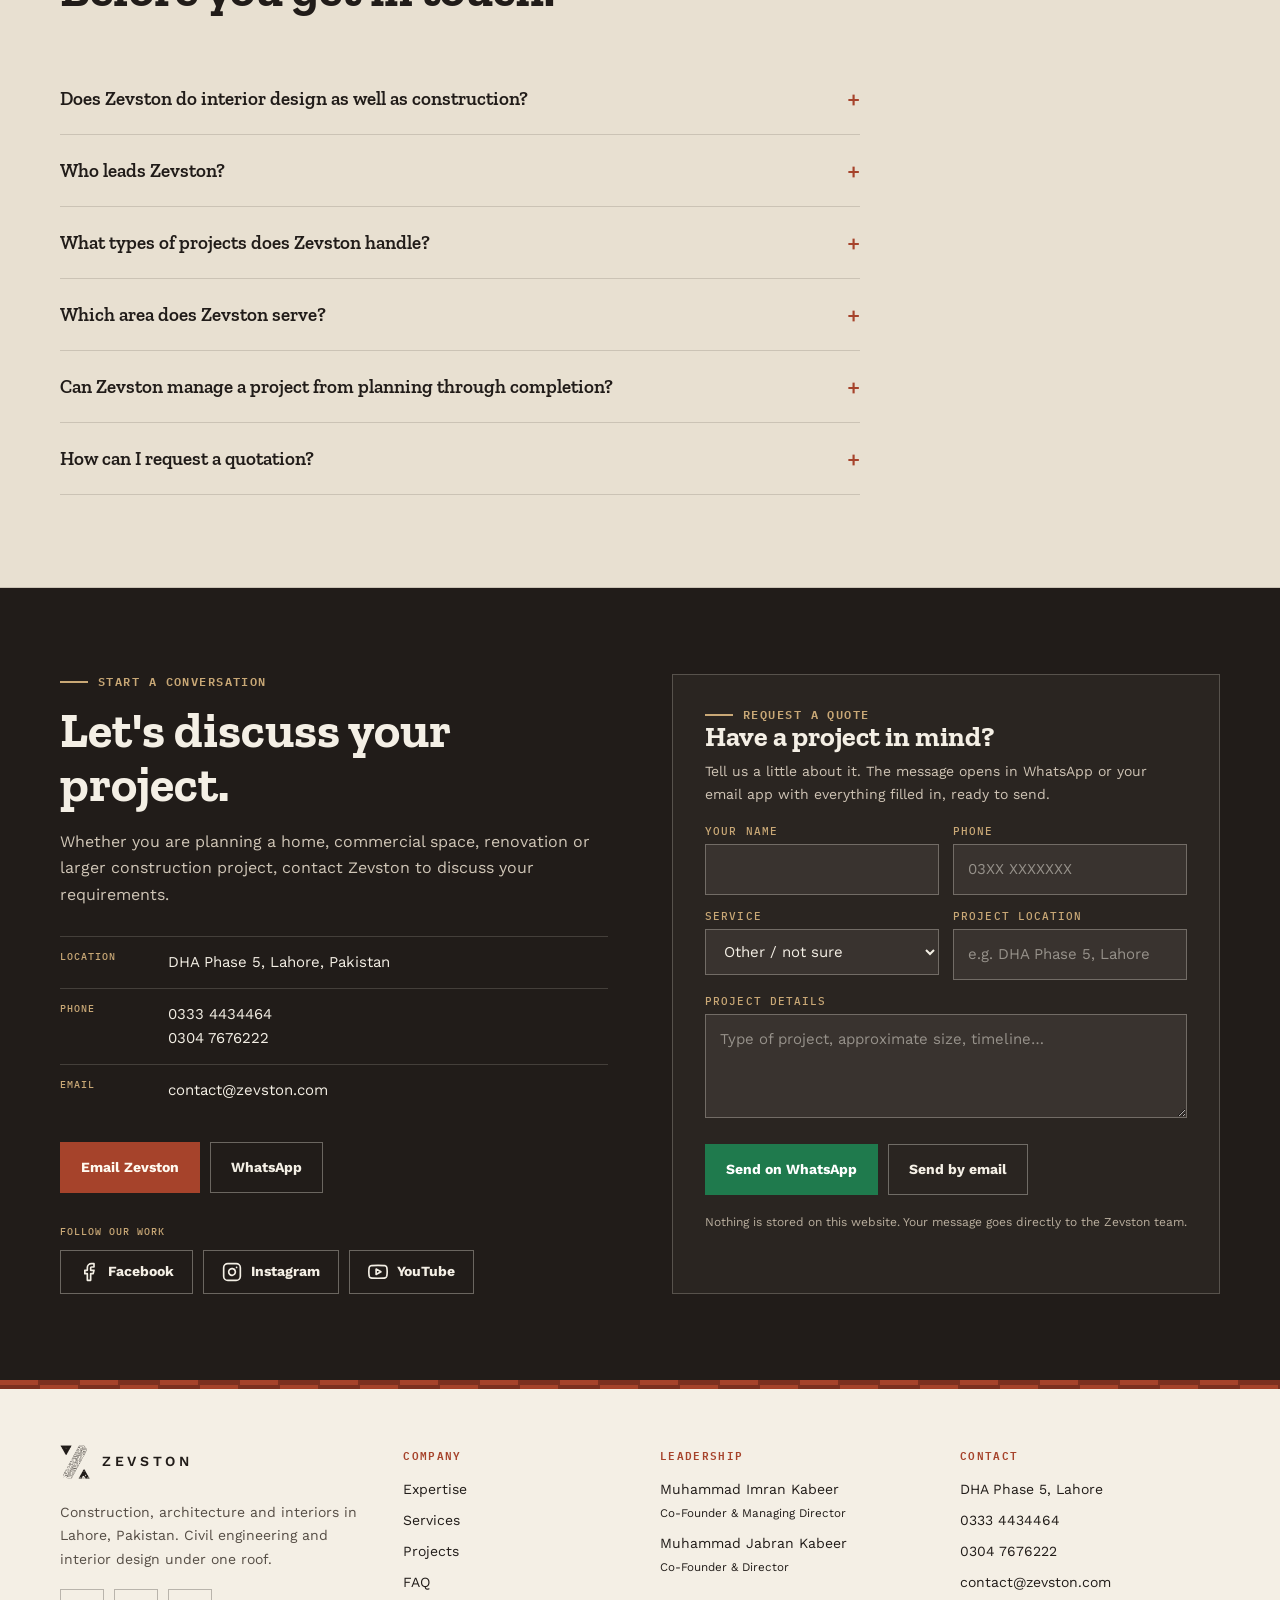
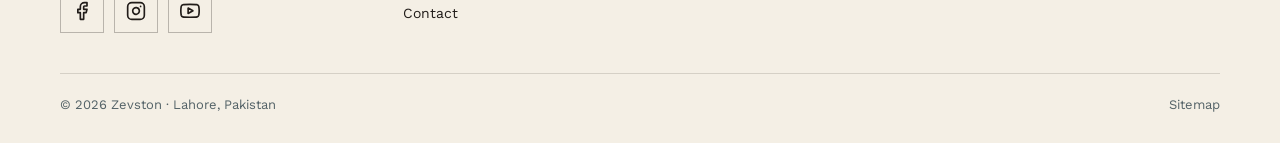
==== commit 08692815: "projects and titles update" ====
--- a/index.html
+++ b/index.html
@@ -37,7 +37,7 @@
   <link rel="preconnect" href="https://fonts.googleapis.com">
   <link rel="preconnect" href="https://fonts.gstatic.com" crossorigin>
   <link href="https://fonts.googleapis.com/css2?family=IBM+Plex+Mono:wght@400;500;600&family=Work+Sans:wght@400;500;600;700&family=Zilla+Slab:wght@500;600;700&display=swap" rel="stylesheet">
-  <link rel="stylesheet" href="/assets/style.css?v=20261004">
+  <link rel="stylesheet" href="/assets/style.css?v=20261006">
 
 <script type="application/ld+json">
 {
@@ -73,14 +73,14 @@
       "@type": "Person",
       "@id": "https://zevston.com/imran-kabeer/#person",
       "name": "Muhammad Imran Kabeer",
-      "jobTitle": "Co-Founder, Civil Engineering & Construction",
+      "jobTitle": "Co-Founder & Managing Director — Construction & Development",
       "url": "https://zevston.com/imran-kabeer/"
     },
     {
       "@type": "Person",
       "@id": "https://zevston.com/jabran-kabeer/#person",
       "name": "Muhammad Jabran Kabeer",
-      "jobTitle": "Co-Founder, Interiors, Woodwork & Décor",
+      "jobTitle": "Co-Founder & Director — Projects, Interiors & Woodwork",
       "url": "https://zevston.com/jabran-kabeer/"
     }
   ],
@@ -195,7 +195,7 @@
       "name": "Who leads Zevston?",
       "acceptedAnswer": {
         "@type": "Answer",
-        "text": "Zevston was founded by two brothers. Co-founder Muhammad Imran Kabeer, a civil engineer, leads civil engineering and construction, and co-founder Muhammad Jabran Kabeer leads interiors, woodwork and décor."
+        "text": "Zevston was founded by two brothers. Co-Founder & Managing Director Muhammad Imran Kabeer leads construction and development, and Co-Founder & Director Muhammad Jabran Kabeer leads projects, interiors and woodwork."
       }
     },
     {
@@ -244,7 +244,7 @@
       <a href="/#expertise">Expertise</a>
       <a href="/#services">Services</a>
       <a href="/#team">Our Team</a>
-      <a href="/#projects">Projects</a>
+      <a href="/projects/">Projects</a>
       <a href="/#contact">Contact</a>
     </nav>
 
@@ -333,10 +333,10 @@
         <a class="division-card" href="/imran-kabeer/">
           <div class="division-photo">
             <div class="division-tag">Construction</div>
-            <img src="/imran.jpg" width="700" height="959" loading="lazy" decoding="async" alt="Muhammad Imran Kabeer, Co-Founder and civil engineer at Zevston">
+            <img src="/imran.jpg" width="700" height="959" loading="lazy" decoding="async" alt="Muhammad Imran Kabeer, Co-Founder &amp; Managing Director of Zevston">
           </div>
           <div class="division-body">
-            <div class="who">Muhammad Imran Kabeer · Co-Founder</div>
+            <div class="who">Muhammad Imran Kabeer · Managing Director</div>
             <h3>Civil Engineering & Construction</h3>
             <p>Structural coordination, site supervision, project management and full build execution for residential and commercial projects.</p>
             <span class="division-link">Imran Kabeer: profile &amp; services →</span>
@@ -346,10 +346,10 @@
         <a class="division-card" href="/jabran-kabeer/">
           <div class="division-photo">
             <div class="division-tag">Interiors</div>
-            <img src="/jabran.jpg" width="700" height="933" loading="lazy" decoding="async" alt="Muhammad Jabran Kabeer, Co-Founder of Zevston, interiors and woodwork">
+            <img src="/jabran.jpg" width="700" height="933" loading="lazy" decoding="async" alt="Muhammad Jabran Kabeer, Co-Founder &amp; Director of Zevston">
           </div>
           <div class="division-body">
-            <div class="who">Muhammad Jabran Kabeer · Co-Founder</div>
+            <div class="who">Muhammad Jabran Kabeer · Director</div>
             <h3>Interiors, Woodwork & Décor</h3>
             <p>Space planning, décor, custom furniture, kitchens, wardrobes and office interiors, finished with in-house woodwork.</p>
             <span class="division-link">Jabran Kabeer: profile &amp; services →</span>
@@ -475,16 +475,16 @@
           <div class="founder-photo">
             <img
               src="/imran.jpg" width="700" height="959" loading="lazy" decoding="async"
-              alt="Muhammad Imran Kabeer, Co-Founder and Construction Lead at Zevston"
+              alt="Muhammad Imran Kabeer, Co-Founder &amp; Managing Director of Zevston"
               onerror="this.style.display='none';document.getElementById('founder-fallback-1').style.display='grid';"
             >
             <div class="founder-fallback" id="founder-fallback-1" style="display:none;">IK</div>
           </div>
           <div>
-            <div class="role">Co-Founder · Civil Engineering & Construction</div>
+            <div class="role">Co-Founder &amp; Managing Director — Construction &amp; Development</div>
             <h3><a href="/imran-kabeer/">Muhammad Imran Kabeer</a></h3>
             <p>
-              Co-founder of Zevston, with 13 years of hands-on experience in Pakistan's construction industry — project planning,
+              Leads construction and development at Zevston, with 13 years of hands-on experience in Pakistan's construction industry — project planning,
               site supervision, structural coordination and cost management, from residential houses
               to large-scale commercial projects.
             </p>
@@ -501,16 +501,16 @@
           <div class="founder-photo">
             <img
               src="/jabran.jpg" width="700" height="933" loading="lazy" decoding="async"
-              alt="Muhammad Jabran Kabeer, Co-Founder of Zevston, interiors and woodwork"
+              alt="Muhammad Jabran Kabeer, Co-Founder &amp; Director of Zevston"
               onerror="this.style.display='none';document.getElementById('founder-fallback-2').style.display='grid';"
             >
             <div class="founder-fallback" id="founder-fallback-2" style="display:none;">JK</div>
           </div>
           <div>
-            <div class="role">Co-Founder · Interiors, Woodwork & Décor</div>
+            <div class="role">Co-Founder &amp; Director — Projects, Interiors &amp; Woodwork</div>
             <h3><a href="/jabran-kabeer/">Muhammad Jabran Kabeer</a></h3>
             <p>
-              Co-founded Zevston and leads its interiors division — space planning, décor, custom furniture
+              Leads projects, interiors and woodwork at Zevston — space planning, décor, custom furniture
               and in-house woodwork for kitchens, wardrobes and office interiors, finished to match each space.
             </p>
             <div class="credentials">
@@ -530,72 +530,83 @@
     <div class="wrap">
       <div class="section-head">
         <div class="eyebrow">Project experience</div>
-        <h2>Selected work and project experience.</h2>
+        <h2>Selected work across Lahore.</h2>
         <p>
-          A selection of residential, commercial, civil and interior projects from the team's portfolio.
+          Real projects across Lahore: houses, commercial buildings and interiors in DHA, Bahria Town, Gulberg and MM Alam Road.
         </p>
       </div>
 
-      <!-- To add a real photo: put the file in /projects/ and replace the <span> inside .project-image with
-             <img src="/projects/name.jpg" alt="Describe the project" width="800" height="600" loading="lazy"> -->
       <div class="projects">
         <article class="project">
-          <div class="project-image" aria-hidden="true"><span>Zevston · Lahore</span></div>
+          <a class="project-link" href="/projects/#tipu-sultan-block-bahria-town">
+            <div class="project-image"><img src="/projects/photos/tipu-sultan-bahria-town-finished.webp" alt="Finished modern house with dark gate and palm trees in Tipu Sultan Block, Bahria Town Lahore" width="1045" height="869" loading="lazy" decoding="async"></div>
+          </a>
           <div class="project-body">
             <div class="project-cat">Residential</div>
-            <h3>DHA Phase 5 House</h3>
-            <p>4,500 sq ft custom family home.</p>
+            <h3><a href="/projects/#tipu-sultan-block-bahria-town">Tipu Sultan Block, Bahria Town</a></h3>
+            <p>Finished house in Bahria Town, Lahore.</p>
           </div>
         </article>
 
         <article class="project">
-          <div class="project-image" aria-hidden="true"><span>Zevston · Lahore</span></div>
+          <a class="project-link" href="/projects/#zameen-com-building-gulberg">
+            <div class="project-image"><img src="/projects/photos/zameen-gulberg-site.webp" alt="Zameen.com building under construction in Gulberg, Lahore" width="974" height="840" loading="lazy" decoding="async"></div>
+          </a>
           <div class="project-body">
             <div class="project-cat">Commercial</div>
-            <h3>Grand Hayat Project</h3>
-            <p>Mixed-use plaza project.</p>
+            <h3><a href="/projects/#zameen-com-building-gulberg">Zameen.com Building, Gulberg</a></h3>
+            <p>Commercial building in Gulberg, Lahore.</p>
           </div>
         </article>
 
         <article class="project">
-          <div class="project-image" aria-hidden="true"><span>Zevston · Lahore</span></div>
-          <div class="project-body">
-            <div class="project-cat">Civil Works</div>
-            <h3>Large-Scale Civil Project</h3>
-            <p>18,000 sq ft project site.</p>
-          </div>
-        </article>
-
-        <article class="project">
-          <div class="project-image" aria-hidden="true"><span>Zevston · Lahore</span></div>
+          <a class="project-link" href="/projects/#studio-interior-lahore">
+            <div class="project-image"><img src="/projects/photos/studio-interior-inside.webp" alt="Finished studio interior with fitted wooden shelving and chandeliers, Lahore" width="930" height="774" loading="lazy" decoding="async"></div>
+          </a>
           <div class="project-body">
             <div class="project-cat">Interiors</div>
-            <h3>Custom Kitchen & Wardrobes</h3>
-            <p>In-house woodwork, fitted kitchen and wardrobe suite.</p>
+            <h3><a href="/projects/#studio-interior-lahore">Studio Interior</a></h3>
+            <p>Fitted woodwork and interior finishing in Lahore.</p>
           </div>
         </article>
 
         <article class="project">
-          <div class="project-image" aria-hidden="true"><span>Zevston · Lahore</span></div>
+          <a class="project-link" href="/projects/#m-block-dha-phase-5-house">
+            <div class="project-image"><img src="/projects/photos/dha-phase-5-m-block-finished.webp" alt="Finished house with a dark gate in M Block, DHA Phase 5, Lahore" width="594" height="495" loading="lazy" decoding="async"></div>
+          </a>
           <div class="project-body">
-            <div class="project-cat">Interiors</div>
-            <h3>Office Interior Fit-Out</h3>
-            <p>Space planning and interior finishing for a working office.</p>
+            <div class="project-cat">Residential</div>
+            <h3><a href="/projects/#m-block-dha-phase-5-house">House, M Block, DHA Phase 5</a></h3>
+            <p>Residential construction in DHA Phase 5, Lahore.</p>
           </div>
         </article>
 
         <article class="project">
-          <div class="project-image" aria-hidden="true"><span>Zevston · Lahore</span></div>
+          <a class="project-link" href="/projects/#kiji-mm-alam-road">
+            <div class="project-image"><img src="/projects/photos/kiji-mm-alam-road-store.webp" alt="KIJI store interior fit-out on MM Alam Road, Lahore" width="911" height="787" loading="lazy" decoding="async"></div>
+          </a>
           <div class="project-body">
-            <div class="project-cat">Woodwork</div>
-            <h3>Custom Furniture Suite</h3>
-            <p>Bespoke furniture built to the exact dimensions of the space.</p>
+            <div class="project-cat">Commercial · Retail</div>
+            <h3><a href="/projects/#kiji-mm-alam-road">KIJI, MM Alam Road</a></h3>
+            <p>Retail store fit-out on MM Alam Road, Lahore.</p>
+          </div>
+        </article>
+
+        <article class="project">
+          <a class="project-link" href="/projects/#target-trade-centre">
+            <div class="project-image"><img src="/projects/photos/target-trade-centre-lahore.webp" alt="Multi-storey Target Trade Centre commercial building in Lahore" width="936" height="782" loading="lazy" decoding="async"></div>
+          </a>
+          <div class="project-body">
+            <div class="project-cat">Commercial</div>
+            <h3><a href="/projects/#target-trade-centre">Target Trade Centre</a></h3>
+            <p>Multi-storey commercial building in Lahore.</p>
           </div>
         </article>
       </div>
 
       <div class="projects-more">
-        <a class="btn alt" href="https://www.instagram.com/zevston_homes/" target="_blank" rel="me noopener">See recent work on Instagram</a>
+        <a class="btn brick" href="/projects/">View all 10 projects</a>
+        <a class="btn alt" href="https://www.instagram.com/zevston_homes/" target="_blank" rel="me noopener">More on Instagram</a>
       </div>
     </div>
   </section>
@@ -727,7 +738,7 @@
             <span class="plus" aria-hidden="true">+</span>
           </button>
           <div class="faq-a">
-            <p>Zevston was founded by two brothers. Co-founder <a href="/imran-kabeer/">Muhammad Imran Kabeer</a>, a civil engineer, leads civil engineering and construction, and co-founder <a href="/jabran-kabeer/">Muhammad Jabran Kabeer</a> leads interiors, woodwork and décor.</p>
+            <p>Zevston was founded by two brothers. Co-Founder &amp; Managing Director <a href="/imran-kabeer/">Muhammad Imran Kabeer</a> leads construction and development, and Co-Founder &amp; Director <a href="/jabran-kabeer/">Muhammad Jabran Kabeer</a> leads projects, interiors and woodwork.</p>
           </div>
         </div>
 
@@ -869,7 +880,7 @@
         <ul>
           <li><a href="/#expertise">Expertise</a></li>
           <li><a href="/#services">Services</a></li>
-          <li><a href="/#projects">Projects</a></li>
+          <li><a href="/projects/">Projects</a></li>
           <li><a href="/#faq">FAQ</a></li>
           <li><a href="/#contact">Contact</a></li>
         </ul>
@@ -877,8 +888,8 @@
       <div>
         <h4>Leadership</h4>
         <ul>
-          <li><a href="/imran-kabeer/">Muhammad Imran Kabeer<br><small>Co-Founder · Construction</small></a></li>
-          <li><a href="/jabran-kabeer/">Muhammad Jabran Kabeer<br><small>Co-Founder · Interiors &amp; Woodwork</small></a></li>
+          <li><a href="/imran-kabeer/">Muhammad Imran Kabeer<br><small>Co-Founder &amp; Managing Director</small></a></li>
+          <li><a href="/jabran-kabeer/">Muhammad Jabran Kabeer<br><small>Co-Founder &amp; Director</small></a></li>
         </ul>
       </div>
       <div>
@@ -910,7 +921,7 @@
     <div class="search-body">
       <p class="search-hint" id="search-hint">Try a name, service or topic.</p>
       <div class="search-chips" id="search-chips">
-        <button type="button" data-q="civil engineer">Civil engineer</button>
+        <button type="button" data-q="construction">Construction</button>
         <button type="button" data-q="interiors">Interiors</button>
         <button type="button" data-q="Imran Kabeer">Imran Kabeer</button>
         <button type="button" data-q="Jabran Kabeer">Jabran Kabeer</button>
@@ -926,6 +937,6 @@
   </div>
 </div>
 
-<script src="/assets/site.js?v=20261004" defer></script>
+<script src="/assets/site.js?v=20261006" defer></script>
 </body>
 </html>
--- a/assets/style.css
+++ b/assets/style.css
@@ -817,3 +817,44 @@
 .contact .social a{color:var(--paper);border-color:rgba(244,239,229,.35)}
 .contact .social a:hover{background:var(--paper);border-color:var(--paper);color:var(--ink)}
 .projects-more{margin-top:2.5rem}
+
+
+/* ----------------------------------------------------------------------
+   Projects: home cards + /projects/ gallery
+   ---------------------------------------------------------------------- */
+.project-link{display:block;color:inherit;text-decoration:none}
+.project-image img{transition:transform .5s ease}
+.project:hover .project-image img{transform:scale(1.03)}
+.project h3 a{color:inherit;text-decoration:none}
+.project h3 a:hover{color:var(--brick-dark)}
+.projects-more{display:flex;gap:.75rem;flex-wrap:wrap}
+.proj-page{padding:3rem 0 5rem}
+.crumbs{display:flex;gap:.5rem;align-items:center;font:500 .6875rem "IBM Plex Mono",monospace;text-transform:uppercase;letter-spacing:.08em;color:var(--steel);margin-bottom:1.5rem}
+.crumbs a{color:var(--steel)}
+.proj-page h1{font-size:clamp(2rem,5vw,3.25rem);line-height:1.08;margin:.75rem 0 1rem}
+.proj-jump{display:flex;flex-wrap:wrap;gap:.625rem;margin:1.75rem 0 0}
+.proj-jump a{border:1px solid var(--line-dark);padding:.5rem .875rem;text-decoration:none;color:var(--ink);font:600 .75rem "IBM Plex Mono",monospace;text-transform:uppercase;letter-spacing:.06em}
+.proj-jump a:hover{background:var(--ink);color:var(--paper);border-color:var(--ink)}
+.proj-group{margin-top:3.5rem;scroll-margin-top:6rem}
+.proj-group>h2{font-size:clamp(1.5rem,3vw,2rem);margin:0}
+.proj-group-sub{color:var(--steel);margin:.375rem 0 1.25rem}
+.proj{border-top:1px solid var(--line);padding:2rem 0 2.25rem;scroll-margin-top:6rem}
+.proj-head{display:flex;justify-content:space-between;gap:1rem;align-items:flex-start}
+.proj h3{font-size:1.5rem;margin:.4rem 0 .25rem}
+.proj>p{max-width:46rem;color:var(--steel);margin:.25rem 0 0}
+.proj-badge{border:1px solid var(--line-dark);padding:.3rem .625rem;font:500 .625rem "IBM Plex Mono",monospace;text-transform:uppercase;letter-spacing:.08em;white-space:nowrap}
+.proj-gallery{display:grid;gap:1rem;margin-top:1.25rem}
+.proj-gallery.g1{grid-template-columns:minmax(0,34rem)}
+.proj-gallery.g2{grid-template-columns:repeat(2,minmax(0,1fr))}
+.proj-gallery.g3{grid-template-columns:repeat(3,minmax(0,1fr))}
+.proj-gallery figure{margin:0}
+.proj-gallery img{display:block;width:100%;height:auto;aspect-ratio:4/3;object-fit:cover;background:var(--paper-2);border:1px solid var(--line)}
+.proj-gallery figcaption{margin-top:.5rem;font:500 .625rem "IBM Plex Mono",monospace;text-transform:uppercase;letter-spacing:.08em;color:var(--steel)}
+.proj-cta{margin-top:4rem;padding:2.25rem;border:1px solid var(--line-dark);background:var(--paper-2)}
+.proj-cta h2{margin:0 0 .5rem;font-size:clamp(1.5rem,3vw,2rem)}
+.proj-cta p{margin:0 0 1.25rem;color:var(--steel)}
+@media (max-width:760px){
+  .proj-gallery.g2,.proj-gallery.g3{grid-template-columns:1fr}
+  .proj-head{flex-direction:column;gap:.75rem}
+  .proj-cta{padding:1.5rem}
+}
